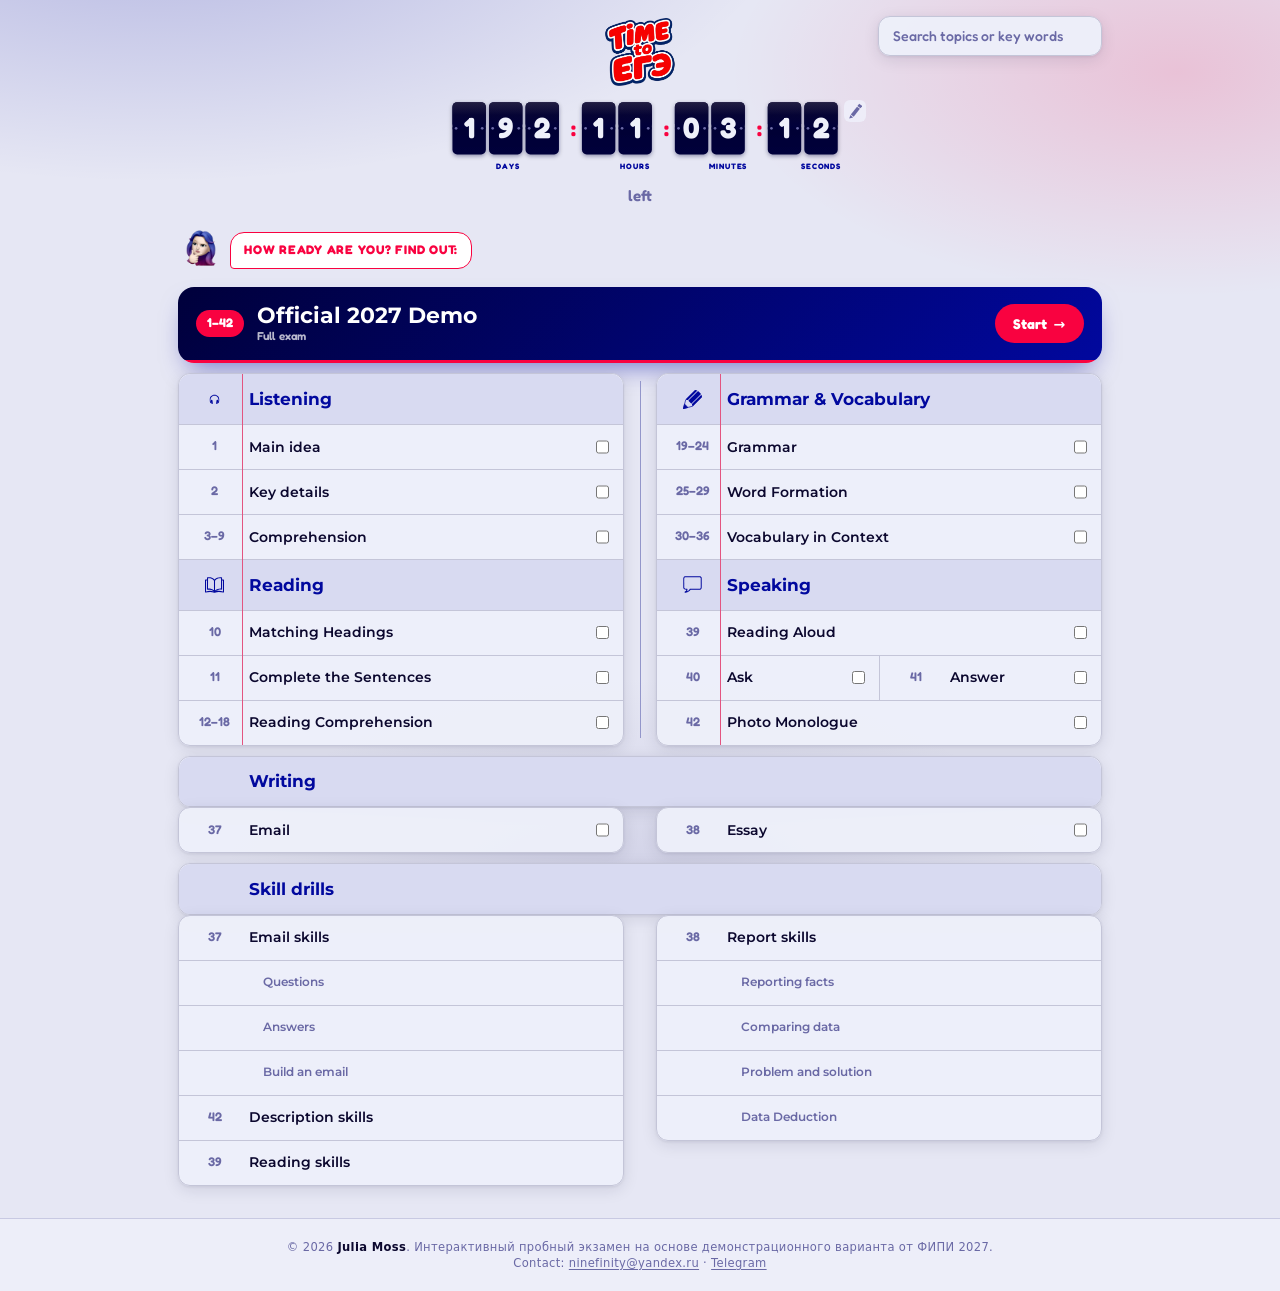
==== index.html @ e9af6e99 "Route the catalog's Official 2027 Demo card to the promo page, not straight into the gated exam DEMO" ====
<!DOCTYPE html>
<html lang="en">
<head>
  <meta charset="UTF-8" />
  <meta name="viewport" content="width=device-width, initial-scale=1.0" />
  <title>Time to ЕГЭ – Yap O'Clock</title>
  <link rel="icon" href="assets/timetoege.png" type="image/png" />
  <link href="https://fonts.googleapis.com/css2?family=Fredoka:wght@500;600;700&family=Montserrat:wght@400;500;600;700&display=swap" rel="stylesheet" />
  <link rel="stylesheet" href="css/shell.css" />
  <link rel="stylesheet" href="css/index.css" />
</head>
<body class="yap-brand">
  <main class="ege-page ege-page--catalog">
    <header class="ege-topbar ege-catalog-header">
      <div class="ege-topbar__row">
        <div class="ege-topbar__left">
          <div class="ege-header">
            <h1 class="ege-header__title">
              <a class="ege-header__brand-link" href="https://t.me/mossyaps" target="_blank" rel="noopener noreferrer">
                <img class="ege-brand-mark ege-brand-mark--wordmark" src="assets/timetoege.png" alt="Time to ЕГЭ" width="168" height="72" />
              </a>
            </h1>
            <div class="ege-countdown" id="egeCountdown" aria-live="off">
              <div class="ege-countdown__stage">
                <svg class="ege-countdown__board" viewBox="0 0 760 160" xmlns="http://www.w3.org/2000/svg" aria-hidden="true" focusable="false">
                <defs>
                  <linearGradient id="egeCardDark" x1="0" y1="0" x2="0" y2="1">
                    <stop offset="0%" stop-color="#0b072e"/>
                    <stop offset="100%" stop-color="#00003b"/>
                  </linearGradient>
                  <linearGradient id="egeCardShine" x1="0" y1="0" x2="0" y2="1">
                    <stop offset="0%" stop-color="#eef0fa" stop-opacity="0.10"/>
                    <stop offset="50%" stop-color="#eef0fa" stop-opacity="0"/>
                  </linearGradient>
                  <filter id="egeCardShadow" x="-30%" y="-30%" width="160%" height="160%">
                    <feDropShadow dx="0" dy="3" stdDeviation="4" flood-color="#00003b" flood-opacity="0.4"/>
                  </filter>
                  <g id="egeCardFace">
                    <rect width="64" height="100" rx="9" fill="url(#egeCardDark)" filter="url(#egeCardShadow)"/>
                    <rect width="64" height="50" rx="9" fill="url(#egeCardDark)"/>
                    <rect y="48" width="64" height="4" fill="#00003b" opacity="0.7"/>
                    <rect width="64" height="50" rx="9" fill="url(#egeCardShine)"/>
                    <circle cx="7" cy="50" r="2.6" fill="#6a69a5"/>
                    <circle cx="57" cy="50" r="2.6" fill="#6a69a5"/>
                  </g>
                </defs>

                <g transform="translate(20,8)">
                  <use href="#egeCardFace"/>
                  <text id="egeCdD0" class="ege-countdown__digit" x="32" y="69" text-anchor="middle">0</text>
                  <text class="ege-countdown__label" x="106" y="128" text-anchor="middle">DAYS</text>
                </g>
                <g transform="translate(90,8)">
                  <use href="#egeCardFace"/>
                  <text id="egeCdD1" class="ege-countdown__digit" x="32" y="69" text-anchor="middle">0</text>
                </g>
                <g transform="translate(160,8)">
                  <use href="#egeCardFace"/>
                  <text id="egeCdD2" class="ege-countdown__digit" x="32" y="69" text-anchor="middle">0</text>
                </g>

                <text class="ege-countdown__colon" x="248" y="72">:</text>

                <g transform="translate(268,8)">
                  <use href="#egeCardFace"/>
                  <text id="egeCdH0" class="ege-countdown__digit" x="32" y="69" text-anchor="middle">0</text>
                  <text class="ege-countdown__label" x="102" y="128" text-anchor="middle">HOURS</text>
                </g>
                <g transform="translate(338,8)">
                  <use href="#egeCardFace"/>
                  <text id="egeCdH1" class="ege-countdown__digit" x="32" y="69" text-anchor="middle">0</text>
                </g>

                <text class="ege-countdown__colon" x="426" y="72">:</text>

                <g transform="translate(446,8)">
                  <use href="#egeCardFace"/>
                  <text id="egeCdM0" class="ege-countdown__digit" x="32" y="69" text-anchor="middle">0</text>
                  <text class="ege-countdown__label" x="102" y="128" text-anchor="middle">MINUTES</text>
                </g>
                <g transform="translate(516,8)">
                  <use href="#egeCardFace"/>
                  <text id="egeCdM1" class="ege-countdown__digit" x="32" y="69" text-anchor="middle">0</text>
                </g>

                <text class="ege-countdown__colon" x="604" y="72">:</text>

                <g transform="translate(624,8)">
                  <use href="#egeCardFace"/>
                  <text id="egeCdS0" class="ege-countdown__digit" x="32" y="69" text-anchor="middle">0</text>
                  <text class="ege-countdown__label" x="102" y="128" text-anchor="middle">SECONDS</text>
                </g>
                <g transform="translate(694,8)">
                  <use href="#egeCardFace"/>
                  <text id="egeCdS1" class="ege-countdown__digit" x="32" y="69" text-anchor="middle">0</text>
                </g>
                </svg>
                <div class="ege-countdown__corner">
                  <button
                    type="button"
                    class="ege-countdown__edit"
                    id="egeCountdownEdit"
                    aria-label="Set custom date"
                    title="Set date"
                  >
                    <span class="ege-countdown__edit-icon" aria-hidden="true"></span>
                  </button>
                  <form class="ege-countdown__form" id="egeCountdownForm" hidden>
                    <label class="ege-countdown__form-label" for="egeCountdownDate">DD/MM/YYYY</label>
                    <input
                      class="ege-countdown__date"
                      id="egeCountdownDate"
                      type="text"
                      inputmode="numeric"
                      autocomplete="off"
                      maxlength="10"
                      placeholder="DD/MM/YYYY"
                      spellcheck="false"
                    />
                  </form>
                </div>
              </div>
              <span class="ege-countdown__tail">left</span>
            </div>
          </div>
        </div>
      </div>
    </header>

    <div class="ege-catalog" id="egeCatalog" aria-live="polite" aria-busy="true">
      <p class="ege-loading">Loading…</p>
    </div>
  </main>

  <script>
    (function () {
      var catalog = document.getElementById("egeCatalog");
      // The exam runner (2027/topic.html) hard-gates on isPromoUnlocked() and
      // bounce-redirects with no context if it isn't -- linking straight to
      // it skipped the promo page entirely, so "Start" from the catalog
      // jumped right to a code prompt with no explanation of what it's for.
      // The promo page has the same gate, just as an inline overlay with
      // the actual ЕГЭ materials/countdown/subscribe CTA around it, and its
      // own "Start mock exam" button is what proceeds into the exam.
      var DEMO_2027_HREF = "2027/index.html";
      var DEFAULT_EGE = new Date(2027, 5, 16, 10, 0, 0).getTime();
      var STORAGE_KEY = "ege-prep:countdown-date";
      var EGE_AT = DEFAULT_EGE;
      var countdownDone = false;

      function pad2(n) {
        return n < 10 ? "0" + n : String(n);
      }

      function formatDate(ms) {
        var d = new Date(ms);
        return pad2(d.getDate()) + "/" + pad2(d.getMonth() + 1) + "/" + d.getFullYear();
      }

      function parseDateDMY(text) {
        var m = String(text || "")
          .trim()
          .match(/^(\d{1,2})[/.\-](\d{1,2})[/.\-](\d{4})$/);
        if (!m) return null;
        var day = parseInt(m[1], 10);
        var month = parseInt(m[2], 10);
        var year = parseInt(m[3], 10);
        if (month < 1 || month > 12 || day < 1 || day > 31) return null;
        var dt = new Date(year, month - 1, day, 10, 0, 0);
        if (
          dt.getFullYear() !== year ||
          dt.getMonth() !== month - 1 ||
          dt.getDate() !== day
        ) {
          return null;
        }
        return dt.getTime();
      }

      function loadStoredDate() {
        try {
          var raw = localStorage.getItem(STORAGE_KEY);
          if (!raw) return DEFAULT_EGE;
          var parsed = parseDateDMY(raw);
          return parsed == null ? DEFAULT_EGE : parsed;
        } catch (err) {
          return DEFAULT_EGE;
        }
      }

      function saveStoredDate(ms) {
        try {
          localStorage.setItem(STORAGE_KEY, formatDate(ms));
        } catch (err) {
          /* ignore quota / private mode */
        }
      }

      EGE_AT = loadStoredDate();

      function padDigits(n, width) {
        var s = String(Math.max(0, n));
        while (s.length < width) s = "0" + s;
        if (s.length > width) s = s.slice(-width);
        return s;
      }

      function setDigit(id, ch) {
        var node = document.getElementById(id);
        if (node && node.textContent !== ch) node.textContent = ch;
      }

      function setDigitGroup(ids, value) {
        for (var i = 0; i < ids.length; i += 1) {
          setDigit(ids[i], value.charAt(i));
        }
      }

      function tickCountdown() {
        var el = document.getElementById("egeCountdown");
        if (!el) return;
        var ms = EGE_AT - Date.now();
        if (ms <= 0) {
          countdownDone = true;
          el.setAttribute("aria-label", "Date reached. No countdown left.");
          setDigitGroup(["egeCdD0", "egeCdD1", "egeCdD2"], "000");
          setDigitGroup(["egeCdH0", "egeCdH1"], "00");
          setDigitGroup(["egeCdM0", "egeCdM1"], "00");
          setDigitGroup(["egeCdS0", "egeCdS1"], "00");
          return;
        }
        countdownDone = false;
        var totalSec = Math.floor(ms / 1000);
        var days = Math.floor(totalSec / 86400);
        var hours = Math.floor((totalSec % 86400) / 3600);
        var mins = Math.floor((totalSec % 3600) / 60);
        var secs = totalSec % 60;

        el.setAttribute(
          "aria-label",
          days +
            " days " +
            hours +
            " hours " +
            mins +
            " minutes " +
            secs +
            " seconds left"
        );
        setDigitGroup(["egeCdD0", "egeCdD1", "egeCdD2"], padDigits(days, 3));
        setDigitGroup(["egeCdH0", "egeCdH1"], padDigits(hours, 2));
        setDigitGroup(["egeCdM0", "egeCdM1"], padDigits(mins, 2));
        setDigitGroup(["egeCdS0", "egeCdS1"], padDigits(secs, 2));
      }

      function wireCountdownEdit() {
        var editBtn = document.getElementById("egeCountdownEdit");
        var form = document.getElementById("egeCountdownForm");
        var input = document.getElementById("egeCountdownDate");
        if (!editBtn || !form || !input) return;

        function openEditor() {
          input.value = formatDate(EGE_AT);
          form.hidden = false;
          editBtn.hidden = true;
          input.focus();
          input.select();
        }

        function closeEditor() {
          form.hidden = true;
          editBtn.hidden = false;
          input.classList.remove("is-invalid");
        }

        function applyDate() {
          var parsed = parseDateDMY(input.value);
          if (parsed == null) {
            input.classList.add("is-invalid");
            input.focus();
            return;
          }
          EGE_AT = parsed;
          countdownDone = false;
          saveStoredDate(EGE_AT);
          input.classList.remove("is-invalid");
          closeEditor();
          tickCountdown();
        }

        editBtn.addEventListener("click", openEditor);
        form.addEventListener("submit", function (event) {
          event.preventDefault();
          applyDate();
        });
        input.addEventListener("keydown", function (event) {
          if (event.key === "Escape") {
            event.preventDefault();
            closeEditor();
          }
        });
        input.addEventListener("blur", function () {
          if (form.hidden) return;
          window.setTimeout(function () {
            if (document.activeElement === input) return;
            if (!form.hidden) applyDate();
          }, 120);
        });
      }

      tickCountdown();
      setInterval(tickCountdown, 1000);
      wireCountdownEdit();

      var groupOrder = ["Listening", "Reading", "Grammar & Vocabulary", "Writing", "Speaking"];
      var groupIcons = {
        Listening: "headphones",
        Reading: "book",
        "Grammar & Vocabulary": "pencil",
        Writing: "pen",
        Speaking: "bubble"
      };
      var groupRanges = {
        Listening: { from: 1, to: 9 },
        Reading: { from: 10, to: 18 },
        "Grammar & Vocabulary": { from: 19, to: 36 },
        Writing: { from: 37, to: 38 },
        Speaking: { from: 39, to: 42 }
      };
      var groupKeywords = {
        Listening: "listening аудирование audio hear",
        Reading: "reading чтение text passage",
        "Grammar & Vocabulary": "grammar vocabulary грамматика лексика words lexico",
        Writing: "writing письмо email essay письменная речь",
        Speaking: "speaking говорение oral talk устная речь"
      };
      var sectionKeywords = {
        "listening-main": "main idea gist основная мысль",
        "listening-select": "key details select statements детали",
        listening: "interview dialogue speakers интервью",
        "matching-headings": "matching headings titles paragraphs заголовки",
        "gap-fill": "gap fill complete sentences missing parts пропуски",
        "reading-comprehension": "reading comprehension multiple choice вопросы",
        "grammar-transformations": "grammar transformations verb forms tense грамматика",
        "word-formation": "word formation словообразование suffixes prefixes",
        "vocabulary-cloze": "vocabulary in context cloze multiple choice лексика",
        writing: "writing personal email opinion essay письмо эссе",
        "speaking-aloud": "reading aloud чтение вслух pronunciation",
        "speaking-questions": "direct questions advertisement ask вопросы объявление",
        "speaking-interview": "interview questions examiner интервью",
        speaking: "photo monologue compare pictures фото монолог"
      };
      var searchIndex = [];
      var menuWrap = null;
      var searchWrap = null;
      var resultsList = null;
      var emptyEl = null;
      var MAX_RESULTS = 40;
      var BOOK_LEFT = ["Listening", "Reading"];
      var BOOK_RIGHT = ["Grammar & Vocabulary", "Speaking"];
      // A whole column of its own left the two book pages lopsided, so the
      // Writing group runs full-width under both instead. Each line pairs the
      // task 37 section with its task 38 counterpart.
      // Sections that share one split row inside a page column, so the two
      // book pages end up with the same number of rows.
      var PAIRED_ROWS = [["speaking-questions", "speaking-interview"]];
      // Half-width cells, so a couple of titles need a shorter display form.
      var PAIRED_LABELS = {
        "speaking-questions": "Ask",
        "speaking-interview": "Answer"
      };

      var BOOK_WIDE = {
        group: "Writing",
        labels: { "writing-email": "Email", "writing-essay": "Essay" },
        rows: [["writing-email", "writing-essay"]]
      };

      // Drills are practice for a task, never the exam task itself. They are
      // kept out of the exam-task pages entirely and listed in their own block
      // so the two are never mistaken for each other.
      var SKILLS_SECTIONS = [
        "writing-skills-questions",
        "writing-skills-facts",
        "speaking-skills",
        "reading-skills"
      ];

      function formatExamNum(from, to) {
        if (from == null) return "";
        if (to == null || to === from) return String(from);
        return from + "–" + to;
      }

      function normalizeSearch(text) {
        return String(text || "")
          .toLowerCase()
          .replace(/<[^>]+>/g, " ")
          .replace(/[–—−]/g, "-")
          .replace(/[^a-z0-9а-яё&/\s-]+/gi, " ")
          .replace(/\s+/g, " ")
          .trim();
      }

      function escapeHtml(text) {
        return String(text || "")
          .replace(/&/g, "&amp;")
          .replace(/</g, "&lt;")
          .replace(/>/g, "&gt;")
          .replace(/"/g, "&quot;");
      }

      function cleanSnippetText(text) {
        return String(text || "")
          .replace(/<[^>]+>/g, " ")
          .replace(/\s+/g, " ")
          .trim();
      }

      function queryTokens(query) {
        return normalizeSearch(query)
          .split(/[\s/-]+/)
          .filter(function (token) {
            return token.length > 0;
          });
      }

      function searchTokens(text) {
        return normalizeSearch(text)
          .split(/[\s/-]+/)
          .filter(function (token) {
            return token.length > 0;
          });
      }

      function tokenMatches(hayToken, needle) {
        if (!needle) return false;
        if (hayToken === needle) return true;
        return needle.length >= 3 && hayToken.indexOf(needle) === 0;
      }

      function textHasAllTokens(text, tokens) {
        if (!tokens.length) return false;
        var hay = searchTokens(text);
        for (var i = 0; i < tokens.length; i += 1) {
          var needle = tokens[i];
          var found = false;
          for (var j = 0; j < hay.length; j += 1) {
            if (tokenMatches(hay[j], needle)) {
              found = true;
              break;
            }
          }
          if (!found) return false;
        }
        return true;
      }

      function findMatchSnippet(bits, tokens) {
        if (!tokens.length) return "";

        for (var i = 0; i < bits.length; i += 1) {
          var raw = cleanSnippetText(bits[i]);
          if (!raw || raw.length < 2) continue;
          if (!textHasAllTokens(raw, tokens)) continue;

          var lower = raw.toLowerCase();
          var token = tokens[0];
          var idx = lower.indexOf(token);
          if (idx < 0) idx = 0;
          var matchLen = token.length;

          var radius = 42;
          var start = Math.max(0, idx - radius);
          var end = Math.min(raw.length, idx + matchLen + radius);
          var before = (start > 0 ? "…" : "") + raw.slice(start, idx);
          var hit = raw.slice(idx, idx + matchLen);
          var after = raw.slice(idx + matchLen, end) + (end < raw.length ? "…" : "");
          return (
            escapeHtml(before) +
            "<mark>" +
            escapeHtml(hit) +
            "</mark>" +
            escapeHtml(after)
          );
        }
        return "";
      }

      function matchReason(entry, tokens) {
        if (!tokens.length) return "";
        if (textHasAllTokens(entry.label, tokens)) return "";
        if (textHasAllTokens(entry.meta, tokens)) return "";
        if (textHasAllTokens(entry.num, tokens)) return "";
        return findMatchSnippet(entry.bits || [], tokens);
      }

      function scoreSearchHit(entry, tokens, qNorm) {
        var label = normalizeSearch(entry.label);
        var meta = normalizeSearch(entry.meta);
        var num = normalizeSearch(entry.num);
        var search = entry.search || "";
        var score = 0;

        if (entry.kind === "section") score += 200;
        else if (entry.kind === "variant") score += 120;
        else score += 20;

        if (label === qNorm) score += 100;
        else if (qNorm && label.indexOf(qNorm) !== -1) score += 70;

        if (textHasAllTokens(label, tokens)) score += 50;
        if (textHasAllTokens(num, tokens)) score += 45;
        if (textHasAllTokens(meta, tokens)) score += 15;
        if (qNorm && search.indexOf(qNorm) !== -1) score += 10;

        return score;
      }

      function groupSections(sections) {
        var map = {};
        sections.forEach(function (section) {
          var name = section.group || "Other";
          if (!map[name]) map[name] = [];
          map[name].push(section);
        });
        return groupOrder
          .filter(function (name) {
            return map[name] && map[name].length;
          })
          .map(function (name) {
            return { name: name, sections: map[name] };
          });
      }

      function firstAvailableSection(sections) {
        for (var i = 0; i < sections.length; i += 1) {
          if (sections[i].available !== false) return sections[i];
        }
        return null;
      }

      function appendRow(list, options) {
        // A paired row (e.g. 40 | 41) hands in the <li> so two rows share it.
        var item = options.item || document.createElement("li");
        if (!options.item) {
          item.className =
            "ege-catalog-list__item" +
            (options.itemClass ? " " + options.itemClass : "");
        }

        var available = options.available !== false;
        var useCheckbox = !!(available && options.checkbox);
        var row;

        if (useCheckbox) {
          row = document.createElement("div");
        } else {
          row = available ? document.createElement("a") : document.createElement("div");
        }

        row.className =
          "ege-catalog-row" +
          (available ? "" : " ege-catalog-row--locked") +
          (options.rowClass ? " " + options.rowClass : "") +
          (useCheckbox ? " ege-catalog-row--selectable" : "");

        var labelHtml = options.label
          ? '<span class="ege-catalog-row__label">' + escapeHtml(options.label) + "</span>"
          : '<span class="ege-catalog-row__label"></span>';
        if (options.meta) {
          labelHtml +=
            '<span class="ege-catalog-row__meta">' + escapeHtml(options.meta) + "</span>";
        }
        if (options.hint) {
          labelHtml +=
            '<span class="ege-catalog-row__hint">' + options.hint + "</span>";
        }

        if (useCheckbox) {
          row.innerHTML =
            '<span class="ege-catalog-row__num">' +
            escapeHtml(options.num || "") +
            "</span>" +
            '<a class="ege-catalog-row__hit" href="' +
            escapeHtml(options.href || "") +
            '" aria-label="' +
            escapeHtml(options.ariaLabel || options.label || "") +
            '">' +
            '<div class="ege-catalog-row__body">' +
            labelHtml +
            "</div>" +
            "</a>" +
            '<label class="ege-catalog-row__check-wrap">' +
            '<input type="checkbox" class="ege-catalog-row__check" ' +
            'data-section-id="' +
            escapeHtml(options.checkbox.sectionId) +
            '" aria-label="Select ' +
            escapeHtml(options.checkbox.label || options.label || "task") +
            '">' +
            "</label>";

          var check = row.querySelector(".ege-catalog-row__check");
          if (check) {
            check.addEventListener("change", function () {
              if (typeof options.checkbox.onChange === "function") {
                options.checkbox.onChange(check);
              }
            });
          }
        } else {
          if (available && options.href) {
            row.href = options.href;
            row.setAttribute("aria-label", options.ariaLabel || options.label || "");
          } else {
            row.setAttribute(
              "aria-label",
              (options.ariaLabel || options.label || "") +
                (available ? "" : ", coming soon")
            );
          }

          row.innerHTML =
            '<span class="ege-catalog-row__num">' +
            (options.num || "") +
            "</span>" +
            '<div class="ege-catalog-row__body">' +
            labelHtml +
            "</div>" +
            (available
              ? ""
              : '<span class="ege-catalog-row__soon">' +
                escapeHtml(options.soon || "Coming soon") +
                "</span>");

          if (options.icon && !(options.num || "").trim()) {
            var numEl = row.querySelector(".ege-catalog-row__num");
            numEl.textContent = "";
            var icon = document.createElement("span");
            icon.className =
              "ege-catalog-row__icon ege-catalog-group__icon ege-catalog-group__icon--" +
              options.icon;
            icon.setAttribute("aria-hidden", "true");
            numEl.appendChild(icon);
          }
        }

        item.appendChild(row);
        if (!options.item) list.appendChild(item);
        return item;
      }

      function buildSearchIndex(sections, topicsById) {
        var index = [];

        index.push({
          kind: "variant",
          href: DEMO_2027_HREF,
          available: true,
          num: formatExamNum(1, 42),
          label: "Official 2027 Demo",
          meta: "Full exam",
          bits: ["official 2027 demo", "mock exam", "full exam", "exam", "демо 2027", "полный вариант", "фипи"],
          search: normalizeSearch(
            "official 2027 demo mock exam full exam variant 1-42 1 42 демо 2027 полный вариант фипи"
          )
        });

        sections.forEach(function (section) {
          if (section.available === false) return;
          var range = formatExamNum(section.examFrom, section.examTo);
          var bits = [
            section.group,
            section.title,
            section.id,
            range,
            String(section.examFrom || ""),
            String(section.examTo || ""),
            groupKeywords[section.group] || "",
            sectionKeywords[section.id] || ""
          ];

          index.push({
            kind: "section",
            href: "topic.html?t=" + encodeURIComponent(section.id),
            available: true,
            num: range,
            label: section.title || section.id,
            meta: section.group || "",
            bits: bits,
            group: section.group || "",
            sectionId: section.id,
            search: normalizeSearch(bits.join(" ")),
            icon: groupIcons[section.group] || ""
          });

          var topic = topicsById[section.id];
          if (!topic || !topic.tasks) return;

          topic.tasks.forEach(function (task) {
            // Reachable only via a variant's exact-id lookup (E.mountTopic
            // drops it from normal browsing) -- indexing it here would
            // duplicate whichever practice task(s) replace it in search.
            if (task.examOnly) return;
            var label = task.nav || task.title || task.id;
            var meta = (section.title || section.id) + " · " + (section.group || "");
            var bits = [
              label,
              task.id,
              section.group,
              section.title,
              section.id,
              range
            ];
            index.push({
              kind: "task",
              href:
                "topic.html?t=" +
                encodeURIComponent(section.id) +
                "&task=" +
                encodeURIComponent(task.id),
              available: true,
              num: "",
              label: label,
              meta: meta,
              bits: bits,
              group: section.group || "",
              sectionId: section.id,
              taskId: task.id,
              search: normalizeSearch(bits.join(" "))
            });
          });
        });

        return index;
      }

      function renderSearchResults(query) {
        var tokens = queryTokens(query);
        var qNorm = tokens.join(" ");
        resultsList.textContent = "";

        if (!tokens.length) {
          resultsList.hidden = true;
          emptyEl.hidden = true;
          if (searchWrap) searchWrap.classList.remove("is-open");
          return;
        }

        if (searchWrap) searchWrap.classList.add("is-open");

        var hits = [];
        for (var i = 0; i < searchIndex.length; i += 1) {
          var entry = searchIndex[i];
          if (!textHasAllTokens(entry.search, tokens)) continue;
          hits.push({
            entry: entry,
            score: scoreSearchHit(entry, tokens, qNorm)
          });
        }

        hits.sort(function (a, b) {
          if (b.score !== a.score) return b.score - a.score;
          return (a.entry.label || "").localeCompare(b.entry.label || "");
        });

        if (!hits.length) {
          resultsList.hidden = true;
          emptyEl.hidden = false;
          return;
        }

        resultsList.hidden = false;
        emptyEl.hidden = true;
        hits.slice(0, MAX_RESULTS).forEach(function (hit) {
          var entry = hit.entry;
          var hint = matchReason(entry, tokens);
          appendRow(resultsList, {
            num: entry.num,
            label: entry.label,
            meta: entry.meta,
            hint: hint,
            available: entry.available !== false,
            soon: entry.soon,
            href: entry.href,
            ariaLabel: (entry.label + (entry.meta ? ", " + entry.meta : "")).trim(),
            rowClass:
              entry.kind === "task"
                ? "ege-catalog-row--task ege-catalog-row--result"
                : "ege-catalog-row--section ege-catalog-row--result" +
                  (entry.kind === "variant" ? " ege-catalog-row--variant" : ""),
            itemClass:
              entry.kind === "task"
                ? "ege-catalog-list__item--task"
                : "ege-catalog-list__item--section",
            icon: entry.icon || ""
          });
        });
      }

      fetch("sections.json")
        .then(function (res) {
          return res.json();
        })
        .then(function (data) {
          if (data.title) {
            document.title = data.title + " – Yap O'Clock";
            var brandMark = document.querySelector(".ege-brand-mark--wordmark");
            if (brandMark) brandMark.alt = data.title;
          }

          if (!data.sections || !data.sections.length) {
            catalog.innerHTML = '<p class="ege-empty">No sections yet.</p>';
            catalog.removeAttribute("aria-busy");
            return;
          }

          var availableSections = data.sections.filter(function (section) {
            return section.available !== false;
          });

          return Promise.all(
            availableSections.map(function (section) {
              return fetch("data/" + section.id + ".json")
                .then(function (res) {
                  if (!res.ok) throw new Error("missing");
                  return res.json();
                })
                .then(function (topic) {
                  return { id: section.id, topic: topic };
                })
                .catch(function () {
                  return { id: section.id, topic: null };
                });
            })
          ).then(function (loaded) {
            var topicsById = {};
            loaded.forEach(function (entry) {
              if (entry.topic) topicsById[entry.id] = entry.topic;
            });
            searchIndex = buildSearchIndex(data.sections, topicsById);

            catalog.textContent = "";

            searchWrap = document.createElement("div");
            searchWrap.className = "ege-catalog-search";
            var searchInput = document.createElement("input");
            searchInput.type = "search";
            searchInput.className = "ege-catalog-search__input";
            searchInput.id = "egeCatalogSearch";
            searchInput.placeholder = "Search topics or key words";
            searchInput.setAttribute("aria-label", "Search topics or key words");
            searchInput.autocomplete = "off";
            searchWrap.appendChild(searchInput);

            resultsList = document.createElement("ul");
            resultsList.className =
              "ege-catalog-list ege-catalog-list--menu ege-catalog-list--results";
            resultsList.id = "egeCatalogResults";
            resultsList.hidden = true;

            emptyEl = document.createElement("p");
            emptyEl.className = "ege-catalog-search__empty";
            emptyEl.textContent = "No matches";
            emptyEl.hidden = true;

            searchWrap.appendChild(resultsList);
            searchWrap.appendChild(emptyEl);
            // Lives in the header's top-right corner, so the catalog below
            // starts with the mock exam rather than a search box.
            var topbarRow = document.querySelector(".ege-catalog-header .ege-topbar__row");
            if (topbarRow) topbarRow.appendChild(searchWrap);
            else catalog.appendChild(searchWrap);

            menuWrap = document.createElement("div");
            menuWrap.className = "ege-catalog-menu";
            menuWrap.id = "egeCatalogMenu";

            var hookWrap = document.createElement("div");
            hookWrap.className = "ege-catalog-hook-wrap";

            var hookSticker = document.createElement("img");
            hookSticker.className = "ege-catalog-hook-sticker";
            hookSticker.src = "assets/stickers/hmm.webp";
            hookSticker.alt = "";
            hookSticker.setAttribute("aria-hidden", "true");
            hookSticker.loading = "lazy";
            hookWrap.appendChild(hookSticker);

            var variantHook = document.createElement("p");
            variantHook.className = "ege-catalog-hook";
            variantHook.textContent = "How ready are you? Find out:";
            hookWrap.appendChild(variantHook);

            menuWrap.appendChild(hookWrap);

            var variantList = document.createElement("ul");
            variantList.className =
              "ege-catalog-list ege-catalog-list--menu ege-catalog-list--variant";
            appendRow(variantList, {
              num: formatExamNum(1, 42),
              label: "Official 2027 Demo",
              available: true,
              href: DEMO_2027_HREF,
              meta: "Full exam",
              ariaLabel: "Official 2027 Demo, tasks 1 to 42",
              rowClass: "ege-catalog-row--section ege-catalog-row--variant",
              itemClass: "ege-catalog-list__item--section"
            });
            var variantRow = variantList.querySelector(".ege-catalog-row");
            if (variantRow) setRowStartLabel(variantRow, "Start");
            menuWrap.appendChild(variantList);

            var book = document.createElement("div");
            book.className = "ege-catalog-book";
            book.setAttribute("role", "presentation");

            var groups = groupSections(data.sections);
            var groupsByName = {};
            groups.forEach(function (group) {
              groupsByName[group.name] = group;
            });

            var sectionById = {};
            data.sections.forEach(function (section) {
              sectionById[section.id] = section;
            });

            var playlistChecks = [];
            var groupHeaders = {};

            var playlistList = document.createElement("ul");
            playlistList.className =
              "ege-catalog-list ege-catalog-list--menu ege-catalog-list--playlist";
            playlistList.hidden = true;

            function playlistHref(ids) {
              if (ids.length === 1) {
                return "topic.html?t=" + encodeURIComponent(ids[0]);
              }
              return (
                "topic.html?parts=" + ids.map(encodeURIComponent).join(",")
              );
            }

            function playlistStartLabel(count) {
              return count === 1 ? "Start" : "Start " + count;
            }

            function setRowStartLabel(row, text) {
              if (!row) return;
              var start = row.querySelector(".ege-catalog-row__start");
              if (!text) {
                if (start) start.remove();
                return;
              }
              if (!start) {
                start = document.createElement("span");
                start.className = "ege-catalog-row__start";
                row.appendChild(start);
              }
              start.textContent = text;
            }

            function selectedSectionIds() {
              var checked = {};
              playlistChecks.forEach(function (entry) {
                if (entry.input.checked) checked[entry.sectionId] = true;
              });
              var ids = [];
              data.sections.forEach(function (section) {
                if (checked[section.id]) ids.push(section.id);
              });
              return ids;
            }

            function resetGroupHeader(header) {
              if (!header || !header.row) return;
              header.row.classList.remove(
                "ege-catalog-row--playlist-active",
                "ege-catalog-row--playlist-picking"
              );
              setRowStartLabel(header.row, "");
              header.row.href = header.groupHref;
              header.row.setAttribute(
                "aria-label",
                header.name + " (all available parts)"
              );
              if (header.body) {
                header.body.textContent = "";
                var label = document.createElement("span");
                label.className = "ege-catalog-row__label";
                label.textContent = header.name;
                header.body.appendChild(label);
              }
            }

            function playlistStepLabel(id) {
              var section = sectionById[id];
              if (!section) return id;
              return formatExamNum(section.examFrom, section.examTo);
            }

            function buildPlaylistTrack(ids) {
              var progress = document.createElement("div");
              progress.className = "ege-listening-progress ege-playlist-progress";

              var track = document.createElement("div");
              track.className = "ege-listening-progress__track";

              ids.forEach(function (id, index) {
                if (index > 0) {
                  var line = document.createElement("span");
                  line.className = "ege-listening-progress__line is-complete";
                  line.setAttribute("aria-hidden", "true");
                  track.appendChild(line);
                }

                var step = document.createElement("span");
                step.className = "ege-listening-progress__step is-current";
                step.textContent = playlistStepLabel(id);
                track.appendChild(step);
              });

              progress.appendChild(track);
              return progress;
            }

            function setPlaylistBody(body, ids) {
              if (!body) return;
              body.textContent = "";
              body.appendChild(buildPlaylistTrack(ids));
            }

            function activateGroupHeader(header, ids) {
              if (!header || !header.row) return;
              header.row.classList.add("ege-catalog-row--playlist-active");
              setRowStartLabel(header.row, playlistStartLabel(ids.length));
              header.row.href = playlistHref(ids);
              header.row.setAttribute(
                "aria-label",
                header.name +
                  (ids.length === 1
                    ? " (start 1 selected part)"
                    : " (start " + ids.length + " selected parts)")
              );
              setPlaylistBody(header.body, ids);
            }

            function syncPlaylistBar(ids) {
              if (!ids.length) {
                playlistList.hidden = true;
                playlistList.textContent = "";
                return;
              }

              playlistList.hidden = false;
              playlistList.textContent = "";
              appendRow(playlistList, {
                num: "",
                label: "",
                available: true,
                href: playlistHref(ids),
                ariaLabel:
                  ids.length === 1
                    ? "Start 1 selected part"
                    : "Start " + ids.length + " selected parts",
                rowClass:
                  "ege-catalog-row--section ege-catalog-row--playlist ege-catalog-row--playlist-active",
                itemClass: "ege-catalog-list__item--section"
              });
              var row = playlistList.querySelector(".ege-catalog-row");
              var body = row && row.querySelector(".ege-catalog-row__body");
              setPlaylistBody(body, ids);
              setRowStartLabel(row, playlistStartLabel(ids.length));
            }

            function syncPlaylist() {
              var ids = selectedSectionIds();
              Object.keys(groupHeaders).forEach(function (name) {
                resetGroupHeader(groupHeaders[name]);
              });

              if (!ids.length) {
                syncPlaylistBar([]);
                return;
              }

              var groupsSelected = {};
              ids.forEach(function (id) {
                var section = sectionById[id];
                if (section && section.group) groupsSelected[section.group] = true;
              });
              var groupNames = Object.keys(groupsSelected);

              // The full-width row (Writing) has no group header to take over,
              // so it falls through to the playlist bar like a mixed selection.
              var soleHeader =
                groupNames.length === 1 ? groupHeaders[groupNames[0]] : null;
              if (soleHeader) {
                syncPlaylistBar([]);
                activateGroupHeader(soleHeader, ids);
              } else {
                syncPlaylistBar(ids);
              }
            }

            function appendPairedRow(list, group, members) {
              var item = document.createElement("li");
              item.className =
                "ege-catalog-list__item ege-catalog-list__item--task ege-catalog-list__item--pair";

              members.forEach(function (entry) {
                var section = entry.sections[0];
                var title = PAIRED_LABELS[section.id] || section.title || "";
                if (title === group.name) title = "";
                var num = formatExamNum(section.examFrom, section.examTo);
                var ariaTitle = section.title || title || group.name;

                appendRow(list, {
                  item: item,
                  num: num,
                  label: title,
                  available: true,
                  href: "topic.html?t=" + encodeURIComponent(section.id),
                  ariaLabel: (num + (ariaTitle ? ". " + ariaTitle : "")).trim(),
                  rowClass: "ege-catalog-row--task",
                  checkbox: {
                    sectionId: section.id,
                    label: ariaTitle,
                    onChange: syncPlaylist
                  }
                });

                var check = item.querySelectorAll(".ege-catalog-row__check");
                check = check[check.length - 1];
                if (check) {
                  playlistChecks.push({
                    input: check,
                    sectionId: section.id,
                    groupName: group.name
                  });
                }
              });

              list.appendChild(item);
            }

            function appendGroupToList(list, group) {
              if (!group) return;
              group = Object.assign({}, group, {
                sections: group.sections.filter(function (section) {
                  return SKILLS_SECTIONS.indexOf(section.id) === -1;
                })
              });
              if (!group.sections.length) return;

              var range = groupRanges[group.name] || {};
              var lead = firstAvailableSection(group.sections);
              var iconName = groupIcons[group.name] || "";
              var rangeLabel = formatExamNum(range.from, range.to);
              var groupHref = lead
                ? "topic.html?group=" + encodeURIComponent(group.name)
                : "";

              var headerItem = appendRow(list, {
                num: "",
                label: group.name,
                available: !!lead,
                href: groupHref,
                ariaLabel: lead
                  ? group.name + " (all available parts)"
                  : group.name + ", tasks " + rangeLabel,
                rowClass: "ege-catalog-row--section",
                itemClass: "ege-catalog-list__item--section",
                icon: iconName
              });
              var headerRow = headerItem.querySelector(".ege-catalog-row");

              if (lead && headerRow) {
                groupHeaders[group.name] = {
                  name: group.name,
                  row: headerRow,
                  body: headerRow.querySelector(".ege-catalog-row__body"),
                  groupHref: groupHref
                };
              }

              // A section that is not live yet has no link and no checkbox, so a
              // run of them reads better as one line than as one dead row per
              // exam number: 1 "Main idea" + 2 "Key details" -> 1-2 "Main idea,
              // Key details".
              var entries = [];
              group.sections.forEach(function (section) {
                var pending = section.available === false;
                var previous = entries[entries.length - 1];
                if (pending && previous && previous.pending) {
                  previous.sections.push(section);
                  return;
                }
                entries.push({ pending: pending, sections: [section] });
              });

              // Pull configured pairs onto a single split row.
              var paired = [];
              PAIRED_ROWS.forEach(function (ids) {
                var members = ids
                  .map(function (id) {
                    return entries.find(function (entry) {
                      return (
                        !entry.pending &&
                        entry.sections.length === 1 &&
                        entry.sections[0].id === id
                      );
                    });
                  })
                  .filter(Boolean);
                if (members.length !== ids.length) return;
                paired.push(members);
              });

              entries.forEach(function (entry) {
                var pair = paired.find(function (members) {
                  return members.indexOf(entry) !== -1;
                });
                if (pair) {
                  if (pair[0] !== entry) return; // rendered with its partner
                  appendPairedRow(list, group, pair);
                  return;
                }

                var sections = entry.sections;
                var section = sections[0];
                var available = !entry.pending;
                var title = sections
                  .map(function (item) {
                    var name = item.title || "";
                    return name === group.name ? "" : name;
                  })
                  .filter(Boolean)
                  .join(", ");
                var num = formatExamNum(
                  section.examFrom,
                  sections[sections.length - 1].examTo
                );
                var ariaTitle = title || group.name;

                var taskItem = appendRow(list, {
                  num: num,
                  label: title,
                  available: available,
                  href: available
                    ? "topic.html?t=" + encodeURIComponent(section.id)
                    : "",
                  ariaLabel: (num + (ariaTitle ? ". " + ariaTitle : "")).trim(),
                  rowClass: "ege-catalog-row--task",
                  itemClass: "ege-catalog-list__item--task",
                  checkbox: available
                    ? {
                        sectionId: section.id,
                        label: ariaTitle,
                        onChange: syncPlaylist
                      }
                    : null
                });

                if (available) {
                  var check = taskItem.querySelector(".ege-catalog-row__check");
                  if (check) {
                    playlistChecks.push({
                      input: check,
                      sectionId: section.id,
                      groupName: group.name
                    });
                  }
                }
              });
            }

            function appendWideRows(book, config) {
              if (!config || !config.rows) return;

              var head = document.createElement("ul");
              head.className =
                "ege-catalog-list ege-catalog-list--menu ege-catalog-book__wide-head";
              head.setAttribute("aria-label", config.group);
              appendRow(head, {
                num: "",
                label: config.group,
                available: true,
                rowClass: "ege-catalog-row--section ege-catalog-row--wide-head",
                itemClass: "ege-catalog-list__item--section"
              });
              book.appendChild(head);

              // One card per book column rather than one card spanning both, so
              // the halves line up with the pages above instead of splitting
              // the full width (which shifted them by half the gutter). Each
              // card stacks its own rows, keeping the skills drills attached to
              // the task they belong to.
              var columns = ["left", "right"].map(function (side) {
                var list = document.createElement("ul");
                list.className =
                  "ege-catalog-list ege-catalog-list--menu ege-catalog-book__wide" +
                  " ege-catalog-book__wide--" +
                  side;
                list.setAttribute("aria-label", config.group);
                return list;
              });

              config.rows.forEach(function (ids) {
                ids.forEach(function (id, column) {
                  var section = sectionById[id];
                  if (!section || section.available === false) return;

                  var list = columns[Math.min(column, columns.length - 1)];
                  var label =
                    (config.labels && config.labels[section.id]) ||
                    section.title ||
                    section.id;
                  var num = formatExamNum(section.examFrom, section.examTo);

                  var item = appendRow(list, {
                    num: num,
                    label: label,
                    available: true,
                    href: "topic.html?t=" + encodeURIComponent(section.id),
                    ariaLabel: (num ? num + ". " + label : label).trim(),
                    rowClass: "ege-catalog-row--task",
                    itemClass: "ege-catalog-list__item--task",
                    checkbox: {
                      sectionId: section.id,
                      label: label,
                      onChange: syncPlaylist
                    }
                  });

                  var check = item.querySelector(".ege-catalog-row__check");
                  if (check) {
                    playlistChecks.push({
                      input: check,
                      sectionId: section.id,
                      groupName: config.group
                    });
                  }

                });
              });

              columns.forEach(function (list) {
                if (list.children.length) book.appendChild(list);
              });
            }

            // One row per kind of drill. Variants of the same kind (a second
            // set of photos, a second pen-friend) are switched from the nav
            // inside the section, not listed here. A section with a single
            // kind gets no rows at all -- its own row already says it.
            function drillKinds(topic) {
              var seen = {};
              var kinds = [];
              ((topic && topic.tasks) || []).forEach(function (task) {
                var name = task.drill || task.nav || task.title || task.id;
                if (seen[name]) return;
                seen[name] = true;
                kinds.push({ label: name, taskId: task.id });
              });
              return kinds.length > 1 ? kinds : [];
            }

            function appendSkillsBlock(book, ids) {
              var sections = ids
                .map(function (id) {
                  return sectionById[id];
                })
                .filter(function (section) {
                  return section && section.available !== false;
                });
              if (!sections.length) return;

              var head = document.createElement("ul");
              head.className =
                "ege-catalog-list ege-catalog-list--menu ege-catalog-book__skills-head";
              head.setAttribute("aria-label", "Skill drills");
              appendRow(head, {
                num: "",
                label: "Skill drills",
                available: true,
                rowClass: "ege-catalog-row--section ege-catalog-row--skills-head",
                itemClass: "ege-catalog-list__item--section"
              });
              book.appendChild(head);

              // Two lists rather than one grid: a grid flows row-wise, which
              // split each section away from the drills beneath it.
              var columns = ["left", "right"].map(function (side) {
                var col = document.createElement("ul");
                col.className =
                  "ege-catalog-list ege-catalog-list--menu ege-catalog-book__skills" +
                  " ege-catalog-book__skills--" +
                  side;
                col.setAttribute("aria-label", "Skill drills");
                return col;
              });
              var rowCount = [0, 0];

              sections.forEach(function (section) {
                var kinds = drillKinds(topicsById[section.id]);
                var target = rowCount[0] <= rowCount[1] ? 0 : 1;
                var list = columns[target];
                rowCount[target] += 1 + kinds.length;

                var num = formatExamNum(section.examFrom, section.examTo);
                var label = section.title || section.id;

                // No checkbox anywhere in this block: a playlist is a run of
                // exam tasks, and drills are practice for them.
                appendRow(list, {
                  num: num,
                  label: label,
                  available: true,
                  href: "topic.html?t=" + encodeURIComponent(section.id),
                  ariaLabel: (num + ". " + label).trim(),
                  rowClass: "ege-catalog-row--task",
                  itemClass: "ege-catalog-list__item--task"
                });

                kinds.forEach(function (kind) {
                  appendRow(list, {
                    num: "",
                    label: kind.label,
                    available: true,
                    href:
                      "topic.html?t=" +
                      encodeURIComponent(section.id) +
                      "&task=" +
                      encodeURIComponent(kind.taskId),
                    ariaLabel: label + ": " + kind.label,
                    rowClass: "ege-catalog-row--task ege-catalog-row--drill",
                    itemClass: "ege-catalog-list__item--task"
                  });
                });
              });

              columns.forEach(function (col) {
                if (col.children.length) book.appendChild(col);
              });
            }

            function buildPage(sideClass, names, label) {
              var page = document.createElement("div");
              page.className = "ege-catalog-book__page " + sideClass;
              var list = document.createElement("ul");
              list.className = "ege-catalog-list ege-catalog-list--menu";
              list.setAttribute("aria-label", label);
              names.forEach(function (name) {
                appendGroupToList(list, groupsByName[name]);
              });
              page.appendChild(list);
              return page;
            }

            book.appendChild(
              buildPage(
                "ege-catalog-book__page--left",
                BOOK_LEFT,
                "Listening and Reading"
              )
            );
            book.appendChild(
              buildPage(
                "ege-catalog-book__page--right",
                BOOK_RIGHT,
                "Grammar and Speaking"
              )
            );
            appendWideRows(book, BOOK_WIDE);
            appendSkillsBlock(book, SKILLS_SECTIONS);

            menuWrap.appendChild(playlistList);
            menuWrap.appendChild(book);

            catalog.appendChild(menuWrap);

            searchInput.addEventListener("input", function () {
              renderSearchResults(searchInput.value);
            });

            catalog.removeAttribute("aria-busy");
          });
        })
        .catch(function () {
          catalog.innerHTML =
            '<p class="ege-empty">Could not load sections. <a href="index.html">Retry</a>.</p>';
          catalog.removeAttribute("aria-busy");
        });
    })();
  </script>
  <script src="shared/site-footer.js"></script>
</body>
</html>
---- css/shell.css ----
@import url("../shared/site-footer.css");

html {
  scroll-behavior: smooth;
}

@media (prefers-reduced-motion: reduce) {
  html {
    scroll-behavior: auto;
  }
}

:root {
  /* Yap O'Clock brand */
  --yap-hot: #f90240;
  --yap-royal: #01089e;
  --yap-paper: #eef0fa;
  --yap-ink: #0b072e;
  --yap-mist: #a4a5c1;
  --yap-wine: #981b40;
  --yap-dust: #6a69a5;
  --yap-navy: #00003b;

  --ege-ink: var(--yap-ink);
  --ege-muted: var(--yap-dust);
  --ege-line: #c4c5d8;
  --ege-bg: #e6e7f4;
  --ege-card: rgba(238, 240, 250, 0.96);
  --ege-primary: var(--yap-ink);
  --ege-accent: var(--yap-hot);
  --ege-accent-deep: var(--yap-wine);
  --ege-partial: var(--yap-royal);
  --ege-accent-soft: #fde8ef;
  --ege-accent-glow: rgba(249, 2, 64, 0.22);
  --ege-ok: #27ae60;
  --ege-ok-bg: #d5f5e3;
  --ege-bad: #c0392b;
  --ege-bad-bg: #fadbd8;
  --ege-text-ok-bg: var(--ege-ok-bg);
  --ege-text-ok-fg: var(--ege-ink);
  --ege-text-bad-bg: var(--ege-bad-bg);
  --ege-text-mark-pad: 1px 4px;
  --ege-text-mark-radius: 3px;
  --ege-wrong-pick: var(--yap-royal);
  --ege-wrong-pick-bg: #e6e8fc;
  --ege-mixed-bg: #fff0f4;
  --ege-radius: 12px;
  --ege-shadow: 0 4px 16px rgba(11, 7, 46, 0.1), 0 1px 3px rgba(11, 7, 46, 0.07);
  --ege-font-ui: "Fredoka", system-ui, sans-serif;
  --ege-font-text: "Montserrat", system-ui, sans-serif;
  --ege-font-cyrillic: "Montserrat", system-ui, sans-serif;
  --ege-text-xs: 0.72rem;
  --ege-text-sm: 0.78rem;
  --ege-text-md: 0.88rem;
  --ege-text-lg: 0.95rem;
  --ege-text-xl: 1rem;
  --ege-line-body: 1.85;
  --ege-line-ui: 1.55;
  --ege-workspace-min: 480px;
  --ege-workspace-max: calc(100vh - 120px);
  --ege-logo-max-height: 7.5rem;
  --ege-read-max: 42rem;
  --ege-split-work-min: 16rem;
  --ege-split-side-min: 17rem;
  --ege-split-pair-min: calc(var(--ege-read-max) + var(--ege-split-side-min) + 0.75rem);
  --ege-sticky-top: 16px;
  --ege-sticky-panel-max: calc(100vh - 32px);
  --ege-topic-sidebar-width: 200px;
  --ege-topic-read-col: 36rem;
  --ege-locked-nav-max: 68rem;
  --ege-topic-read-col-vocab: calc(var(--ege-topic-read-col) * 1.2);
  --ege-split-work-min-vocab: calc(var(--ege-split-work-min) * 0.8);
  --ege-topic-read-col-matching: calc(var(--ege-topic-read-col) * 1.452);
  --ege-split-work-min-matching: calc(var(--ege-split-work-min) * 0.765);
  --ege-matching-read-fr: 1.1fr;
  --ege-matching-work-min: 234px;
  --ege-matching-work-max: 288px;
  --ege-topic-read-col-gapfill: none;
  --ege-split-work-min-gapfill: 270px;
  --ege-split-work-max-gapfill: 300px;
  --ege-topic-read-col-wordform: none;
  --ege-split-work-min-wordform: 260px;
  --ege-split-work-max-wordform: 280px;
  --ege-reading-mc-read-fr: 1.609fr;
  --ege-reading-mc-work-fr: 0.663fr;
  --ege-reading-mc-work-min: 236px;
  --ege-listening-task-max: none;
}

*,
*::before,
*::after {
  box-sizing: border-box;
}

html {
  background-color: var(--ege-bg);
}

body {
  margin: 0;
  min-height: 100vh;
  display: flex;
  flex-direction: column;
  font-family: var(--ege-font-text);
  color: var(--ege-ink);
  background-color: var(--ege-bg);
  background-image:
    radial-gradient(ellipse 90% 55% at 12% -10%, rgba(1, 8, 158, 0.22), transparent 55%),
    radial-gradient(ellipse 70% 50% at 92% 8%, rgba(249, 2, 64, 0.16), transparent 50%),
    radial-gradient(ellipse 60% 45% at 50% 100%, rgba(106, 105, 165, 0.18), transparent 55%);
  background-attachment: fixed;
  background-repeat: no-repeat;
  line-height: 1.65;
}

a {
  color: var(--ege-accent-deep);
}

.ege-page {
  flex: 1;
  width: 100%;
  max-width: 1240px;
  margin: 0 auto;
  padding: 16px 18px 32px;
  display: grid;
  grid-template-columns: 220px minmax(0, 1fr);
  gap: 20px 24px;
  align-items: start;
}

.ege-topics {
  position: sticky;
  top: 16px;
  max-height: calc(100vh - 32px);
  overflow-y: auto;
  padding-right: 4px;
  grid-row: 1;
  align-self: start;
}

.ege-page--topic-layout .ege-topics {
  overflow: visible;
  max-height: none;
}

/* Desktop only: on mobile the rail is hidden by default and toggled via
   .is-nav-open (see the @media (max-width: 860px) block further down) --
   this rule used to apply unscoped and always beat that with higher
   specificity, so the mobile task-list drawer never actually closed. */
@media (min-width: 861px) {
  .ege-page--topic-layout .ege-rail {
    display: flex;
    flex-direction: column;
    max-height: none;
  }
}

.ege-page--topic-layout .ege-nav {
  overflow: visible;
  flex: 0 0 auto;
  padding-right: 2px;
}

.ege-page:not(.ege-page--topic-layout) .ege-workspace {
  min-width: 0;
  display: grid;
  gap: 0;
  align-self: start;
  align-content: start;
  align-items: start;
}

.ege-exam-bar {
  position: sticky;
  top: 0.5rem;
  z-index: 6;
  display: flex;
  align-items: flex-start;
  justify-content: space-between;
  gap: 0.75rem;
  margin: 0 0 0.45rem;
  flex-wrap: wrap;
}

.ege-exam-phase-actions {
  display: flex;
  flex-wrap: wrap;
  gap: 0.5rem;
  align-items: center;
}

.ege-exam-phase-actions[hidden] {
  display: none !important;
}

.ege-exam-bar__start {
  display: flex;
  align-items: center;
  flex-wrap: wrap;
  gap: 8px;
  flex: 0 0 auto;
}

.ege-exam-bar__writing38-title {
  margin: 0;
  font-family: var(--ege-font-text);
  font-size: var(--ege-text-md);
  font-weight: 700;
  color: var(--ege-ink);
  white-space: nowrap;
}

.ege-exam-bar__end {
  display: flex;
  align-items: center;
  justify-content: flex-end;
  flex-wrap: wrap;
  gap: 8px;
  margin-left: auto;
  flex: 0 0 auto;
}

.ege-exam-manage-actions {
  display: flex;
  flex-wrap: wrap;
  gap: 6px;
  align-items: center;
}

.ege-exam-manage-actions[hidden] {
  display: none !important;
}

.ege-exam-restart-btn {
  flex: 0 0 auto;
  width: 2.25rem;
  min-width: 2.25rem;
  height: 2.25rem;
  padding: 0;
  display: inline-flex;
  align-items: center;
  justify-content: center;
  border-radius: 999px;
  font-size: 1.05rem;
  line-height: 1;
}

.ege-exam-bar__end .ege-exam-manage-actions .ege-exam-phase-actions__btn {
  padding: 8px 12px;
  font-size: var(--ege-text-sm);
  font-weight: 600;
  line-height: 1.2;
  border-radius: 999px;
  box-shadow: none;
  transform: none;
}

.ege-exam-bar__end .ege-exam-manage-actions .ege-exam-phase-actions__btn:hover {
  transform: none;
}

.ege-exam-bar__end .ege-exam-finish {
  padding: 8px 16px;
  font-size: var(--ege-text-sm);
  font-weight: 700;
  line-height: 1.2;
  border-radius: 999px;
  letter-spacing: 0.01em;
  transform: none;
}

.ege-exam-bar__end .ege-exam-finish.ege-btn--primary:not(:disabled) {
  color: #fff;
  background: var(--yap-royal);
  border-color: var(--yap-royal);
  box-shadow: 0 4px 12px var(--ege-accent-glow);
}

.ege-exam-bar__end .ege-exam-finish.ege-btn--primary:not(:disabled):hover {
  transform: none;
  filter: brightness(1.06);
}

.ege-exam-bar__end .ege-exam-finish.ege-btn--ghost {
  color: var(--ege-muted);
  background: color-mix(in srgb, var(--ege-line) 35%, #fff);
  border-color: var(--ege-line);
  box-shadow: none;
  opacity: 1;
  cursor: pointer;
}

.ege-exam-bar__end .ege-exam-finish.ege-btn--ghost:hover {
  border-color: color-mix(in srgb, var(--yap-royal) 28%, var(--ege-line));
  color: var(--ege-ink);
}

.ege-exam-side-rail {
  display: flex;
  flex-direction: column;
  gap: 8px;
  margin-top: auto;
  padding-top: 12px;
  border-top: 1px solid var(--ege-line);
}

.ege-exam-side-rail[hidden] {
  display: none !important;
}

.ege-page--topic-layout .ege-topic-sidebar {
  min-height: 0;
}

@media (min-width: 861px) {
  .ege-page--topic-layout .ege-topic-sidebar {
    min-height: calc(100vh - 32px);
  }

  .ege-exam-side-rail {
    flex: 0 0 auto;
  }

  .ege-exam-side-rail .ege-exam-timer {
    justify-content: flex-start;
    width: 100%;
  }

  .ege-exam-side-rail .ege-exam-timer__time {
    width: 100%;
    text-align: center;
  }

  .ege-exam-side-rail .ege-exam-phase-actions,
  .ege-exam-side-rail .ege-exam-manage-actions {
    flex-direction: column;
    align-items: stretch;
    width: 100%;
    gap: 6px;
  }

  .ege-exam-side-rail .ege-exam-phase-actions__btn,
  .ege-exam-side-rail .ege-exam-finish,
  .ege-exam-side-rail .ege-exam-manage-actions .ege-exam-phase-actions__btn {
    width: 100%;
    justify-content: center;
    padding: 10px 12px;
    font-size: var(--ege-text-sm);
    font-weight: 600;
    line-height: 1.2;
    border-radius: 10px;
    box-shadow: none;
    transform: none;
  }

  .ege-exam-side-rail .ege-exam-phase-actions__btn:hover,
  .ege-exam-side-rail .ege-exam-finish:hover {
    transform: none;
  }

  .ege-exam-side-rail .ege-exam-finish.ege-btn--primary {
    box-shadow: 0 4px 12px var(--ege-accent-glow);
  }

  .ege-page--topic-layout:has(.ege-exam-side-rail:not([hidden])) > .ege-workspace .ege-exam-bar {
    display: none !important;
  }
}

.ege-exam-bar[hidden] {
  display: none;
}

.ege-exam-timer {
  display: flex;
  align-items: center;
  justify-content: flex-end;
  gap: 0.4rem;
}

.ege-exam-timer__start {
  margin: 0;
  border: none;
  font-family: var(--ege-font-ui);
  font-size: 0.95rem;
  font-weight: 700;
  color: #fff;
  background: var(--yap-royal);
  padding: 0.35rem 0.75rem;
  border-radius: 10px;
  box-shadow: var(--ege-shadow);
  cursor: pointer;
}

.ege-exam-timer__start[hidden] {
  display: none;
}

.ege-exam-timer__start:hover {
  filter: brightness(1.06);
}

.ege-exam-timer__start:focus-visible {
  outline: 2px solid var(--yap-royal);
  outline-offset: 2px;
}

.ege-exam-timer[hidden] {
  display: none;
}

.ege-exam-timer__time {
  margin: 0;
  border: none;
  font-family: var(--ege-font-ui);
  font-size: 1.15rem;
  font-weight: 700;
  font-variant-numeric: tabular-nums;
  letter-spacing: 0.04em;
  color: var(--yap-royal);
  background: var(--ege-card);
  padding: 0.28rem 0.7rem;
  border-radius: 10px;
  box-shadow: var(--ege-shadow);
  cursor: default;
}

.ege-exam-timer.is-armed .ege-exam-timer__time {
  cursor: pointer;
}

.ege-exam-timer.is-armed .ege-exam-timer__time:hover {
  filter: brightness(1.04);
}

.ege-exam-timer.is-armed .ege-exam-timer__time:focus-visible {
  outline: 2px solid var(--yap-royal);
  outline-offset: 2px;
}

.ege-exam-timer.is-urgent .ege-exam-timer__time {
  color: var(--yap-hot);
}

.ege-exam-timer.is-done .ege-exam-timer__time {
  color: var(--ege-accent-deep);
}

.ege-rail {
  min-width: 0;
}

.ege-rail__head {
  display: flex;
  align-items: center;
  gap: 10px;
  margin-bottom: 10px;
}

.ege-rail__head--logo-only {
  align-items: flex-start;
}

.ege-rail__logo {
  display: block;
  line-height: 0;
}

.ege-rail__mark {
  display: block;
  width: auto;
  max-width: 100%;
  max-height: 4rem;
  height: auto;
  flex-shrink: 0;
  border-radius: 0;
  object-fit: contain;
}

/* The skill-drill mark reads smaller than the EGE wordmark at the same
   height, so it gets a 20% bump to sit at the same visual weight. */
.ege-rail__mark--skill {
  max-height: 4.8rem;
}

.ege-rail__title {
  margin: 0;
  font-family: var(--ege-font-cyrillic);
  font-size: var(--ege-text-xl);
  font-weight: 700;
  color: var(--ege-primary);
  line-height: 1.15;
  min-width: 0;
}

.ege-rail__title[hidden] {
  display: none;
}

.ege-rail__exam {
  margin: 4px 0 0;
  font-family: var(--ege-font-ui);
  font-size: 0.72rem;
  font-weight: 700;
  letter-spacing: 0.02em;
  color: var(--ege-accent-deep);
}

.ege-rail__exam[hidden] {
  display: none;
}

#egeRailHead[hidden] {
  display: none !important;
}

.ege-rail__back {
  display: block;
  margin-bottom: 10px;
}

.ege-topic-sidebar {
  min-width: 0;
}

.ege-topic-sidebar__logo {
  display: none;
}

.ege-topic-sidebar__head {
  display: flex;
  flex-direction: column;
  align-items: stretch;
  gap: 6px;
}

.ege-topic-sidebar__back {
  display: block;
  margin: 0;
}

/* ── Topic layout: sidebar + unified main column (all task types) ── */
@media (min-width: 861px) {
  body:has(.ege-page--topic-layout) {
    height: 100vh;
    height: 100dvh;
    overflow: hidden;
  }

  body:has(.ege-page--topic-layout) .ege-page--topic-layout {
    flex: 1 1 auto;
    min-height: 0;
    max-height: 100%;
  }

  body:has(.ege-page--topic-layout) .site-author {
    display: none;
  }

  .ege-page--topic-layout {
    grid-template-columns: var(--ege-topic-sidebar-width) minmax(0, 1fr);
    grid-template-rows: auto auto minmax(0, 1fr);
    column-gap: 24px;
    row-gap: 10px;
    align-items: stretch;
    min-height: 0;
    overflow: hidden;
    padding-bottom: 16px;
  }

  .ege-page--topic-layout > .ege-topics {
    display: block;
    grid-column: 1;
    grid-row: 1 / -1;
    align-self: start;
    position: sticky;
    top: var(--ege-sticky-top);
    max-height: calc(100vh - 32px);
    overflow-y: auto;
    min-width: 0;
  }

  .ege-page--topic-layout .ege-rail {
    display: block;
    min-width: 0;
  }

  .ege-page--topic-layout .ege-topic-sidebar {
    display: flex;
    flex-direction: column;
    align-items: stretch;
    gap: 8px;
    min-width: 0;
    flex: 0 0 auto;
  }

  .ege-page--topic-layout .ege-topic-sidebar__head {
    display: flex;
    flex-direction: column;
    align-items: stretch;
    gap: 4px;
    flex: 0 0 auto;
  }

  .ege-page--topic-layout > .ege-workspace {
    grid-column: 2;
    grid-row: 1 / -1;
    display: flex;
    flex-direction: column;
    min-width: 0;
    min-height: 0;
    width: 100%;
    height: 100%;
    max-height: 100%;
    align-self: stretch;
  }

  .ege-page--topic-layout .ege-exam-bar {
    position: static;
    flex: 0 0 auto;
    margin: 0 0 0.45rem;
    padding: 0;
  }

  .ege-page--topic-layout .ege-rail__head {
    display: none !important;
  }

  .ege-page--topic-layout .ege-topic-sidebar__logo {
    display: block;
    line-height: 0;
    margin: 0;
  }

  .ege-page--topic-layout .ege-topic-sidebar__logo .ege-rail__mark {
    display: block;
    width: auto;
    max-width: 100%;
    max-height: 5.5rem;
    height: auto;
    object-fit: contain;
    object-position: left top;
  }

  .ege-page--topic-layout .ege-topic-sidebar__logo .ege-rail__mark--skill {
    max-height: 6.6rem;
  }

  .ege-page--topic-layout .ege-task-intro__head {
    display: flex;
    flex-direction: row;
    align-items: center;
    justify-content: space-between;
    flex-wrap: nowrap;
    gap: 12px;
    width: 100%;
    min-width: 0;
  }

  .ege-page--topic-layout .ege-task-intro__head .ege-task-title {
    flex: 1 1 auto;
    margin: 0;
    min-width: 0;
  }

  .ege-page--topic-layout .ege-task-intro__lead,
  .ege-page--topic-layout .ege-task-intro .ege-instructions {
    margin: 0;
  }

  .ege-page--topic-layout .ege-topic-sidebar__back {
    margin: 0;
    padding: 0 10px 0 14px;
  }

  .ege-page--topic-layout .ege-task-title,
  .ege-page--topic-layout .ege-task-intro .ege-task-title {
    margin: 0;
    font-size: clamp(1.1rem, 3vw, 1.45rem);
    line-height: 1.2;
  }

  .ege-page--topic-layout .ege-topic-nav {
    position: relative;
    display: flex;
    flex-direction: column;
    gap: 0.4rem;
    flex: 1 1 auto;
    min-width: 0;
    min-height: 0;
    margin: 0;
    overflow-y: auto;
  }

  .ege-page--topic-layout .ege-nav-filter {
    flex: 0 0 auto;
  }

  .ege-page--topic-layout .ege-nav {
    flex: 0 0 auto;
    margin: 0;
    overflow: visible;
  }
}

/* ── Mock exam: locked nav ──
   During the full written+oral mock exam (#egePage.is-locked-nav, set by
   E.syncTaskFlowControls in js/ege/nav.js based on E.isFullWrittenExam()),
   the task-list sidebar goes away in favor of the ‹ › flow strip plus a
   corner dropdown, so the exam reads as one focused task at a time instead
   of a wall of buttons. Practice mode never gets this class, and it's
   scoped to desktop widths -- mobile keeps its existing drawer. */
@media (min-width: 861px) {
  #egePage.is-locked-nav {
    --ege-topic-sidebar-width: 120px;
  }

  /* Word Formation/Grammar (task--wordform), Complete the Sentences
     (task--gapfill), and the essay (task--writing-essay) all use a
     different container strategy than every other task type --
     height:auto with the page itself scrolling, rather than a fixed
     viewport-relative height with internal scrolling -- each via their
     own pre-existing :has() exception elsewhere in this file (confirmed
     live via computed styles, not assumed from the class names). That's
     fine on its own, but it means .ege-workspace's height depends
     entirely on how much content a given task happens to have, so the
     flow strip after it lands at a noticeably different screen position
     depending on which task is open -- shorter than the rest for a short
     wordform passage, taller for the essay's extra criteria-button row,
     etc. A definite `height` here (tried first) fixes the short-content
     case but breaks long content: overflow stays visible, so a passage
     taller than that fixed height spills past .ege-workspace's bottom
     edge -- right into the flow strip, which sticks to *that* box's
     bottom edge, not the true content end. min-height avoids that (the
     box still grows for tall content) but doesn't help short content by
     itself, since #egePanels below has flex: 0 1 auto (no grow) for
     these task types and so doesn't expand to claim the extra floor
     space -- it just leaves a gap between short content and the flow
     strip. Fix both: min-height as the floor, and let #egePanels
     actually grow to fill it (see below). */
  #egePage.is-locked-nav.ege-page--topic-layout > .ege-workspace:has(#egePanels > .ege-task-panel.is-active > .ege-task--wordform),
  #egePage.is-locked-nav.ege-page--topic-layout > .ege-workspace:has(#egePanels > .ege-task-panel.is-active > .ege-task--gapfill),
  #egePage.is-locked-nav.ege-page--topic-layout > .ege-workspace:has(#egePanels > .ege-task-panel.is-active > .ege-task--writing-essay) {
    min-height: var(--ege-sticky-panel-max);
    /* Practice mode adds its own bottom padding here (40px for wordform,
       32px for the essay -- see their :has() rules further down/in the
       @media(min-width:861px) essay block) so the page has breathing room
       before it ends. In locked-nav mode .ege-workspace's height is fixed
       to match every other task type instead, and that padding was eating
       straight into it -- #egePanels grew 32-40px short of the floor, so
       the strip landed that much higher than the sticky tasks' strip. */
    padding-bottom: 0;
    /* Practice mode also gives gapfill's .ege-workspace its own
       overflow-y:auto (an internal scroll container, unlike wordform/essay
       which leave it visible and let the page scroll instead) -- confirmed
       live: with min-height forcing this box to the same floor as every
       other task type but content taller than that floor, the flow strip
       (the box's own last child) ends up scrolled inside it and clipped
       instead of pushed into the page's normal flow below. Force it back
       to visible here, same as the other two exceptions. */
    overflow: visible;
  }

  #egePage.is-locked-nav.ege-page--topic-layout > .ege-workspace:has(#egePanels > .ege-task-panel.is-active > .ege-task--wordform) > #egePanels,
  #egePage.is-locked-nav.ege-page--topic-layout > .ege-workspace:has(#egePanels > .ege-task-panel.is-active > .ege-task--gapfill) > #egePanels,
  #egePage.is-locked-nav.ege-page--topic-layout > .ege-workspace:has(#egePanels > .ege-task-panel.is-active > .ege-task--writing-essay) > #egePanels {
    flex: 1 1 auto;
  }

  /* min-height + flex-grow gets short content close to the same baseline
     as every other task type, but sticky positioning still isn't safe
     here: it pins the flow strip at a fixed offset from the *box's*
     edge, and content can still end up slightly taller than that box
     even after growing it, overlapping the strip by a few pixels
     (confirmed live, not just in theory). Every other task type's
     content is properly height-bounded with internal scrolling, so
     sticky can't overrun it -- these three aren't, by design (that's the
     whole reason each gets its own :has() exception), so pin the strip
     in normal flow instead. It lands lower for genuinely long content,
     but it will never sit on top of text, which matters more than
     perfect vertical alignment. */
  #egePage.is-locked-nav.ege-page--topic-layout > .ege-workspace:has(#egePanels > .ege-task-panel.is-active > .ege-task--wordform) .ege-task-flow,
  #egePage.is-locked-nav.ege-page--topic-layout > .ege-workspace:has(#egePanels > .ege-task-panel.is-active > .ege-task--gapfill) .ege-task-flow,
  #egePage.is-locked-nav.ege-page--topic-layout > .ege-workspace:has(#egePanels > .ege-task-panel.is-active > .ege-task--writing-essay) .ege-task-flow {
    position: static;
    bottom: auto;
  }

  /* Opening the list reflows the sidebar column back to full width instead
     of floating a popover over the task -- nothing ever gets covered, only
     temporarily pushed aside, which is what "don't interrupt content"
     actually needs (a floating overlay still covers whatever's under it
     while open, even if it doesn't reflow anything). */
  #egePage.is-locked-nav.is-nav-open {
    --ege-topic-sidebar-width: 220px;
  }

  #egePage.is-locked-nav .ege-topic-nav {
    display: none;
  }

  #egePage.is-locked-nav.is-nav-open .ege-topic-nav {
    display: flex;
  }

  #egePage.is-locked-nav.ege-page--topic-layout > .ege-workspace #egeInstructions,
  #egePage.is-locked-nav.ege-page--topic-layout > .ege-workspace #egePanels,
  #egePage.is-locked-nav.ege-page--topic-layout > .ege-workspace #egeListeningChrome,
  #egePage.is-locked-nav.ege-page--topic-layout > .ege-workspace .ege-task-flow {
    width: 100%;
    max-width: var(--ege-locked-nav-max);
    margin-inline: auto;
  }

  /* The mobile version of this strip is meant to look like a flat toolbar
     bled to the screen edge (negative margin, border-top only, sticky to
     the viewport bottom). Sitting in normal flow under a rounded, shadowed
     content card, that flat styling reads as a stray strip rather than
     part of the page -- give it the same card treatment instead. Also
     slimmer than mobile's 48px touch targets, which desktop doesn't need. */
  #egePage.is-locked-nav .ege-task-flow {
    margin-top: 14px;
    padding: 6px 8px;
    gap: 8px;
    border: 1px solid var(--ege-line);
    border-radius: var(--ege-radius);
    background: var(--ege-card);
    box-shadow: var(--ege-shadow);
  }

  #egePage.is-locked-nav .ege-task-flow__btn {
    width: 34px;
    min-height: 34px;
    font-size: 1.1rem;
  }

  #egePage.is-locked-nav .ege-task-flow__current {
    flex-direction: row;
    align-items: baseline;
    gap: 6px;
    min-height: 34px;
    padding: 4px 8px;
  }

  #egePage.is-locked-nav .ege-task-flow__position {
    font-size: var(--ege-text-xs);
  }

  #egePage.is-locked-nav .ege-task-flow__label {
    font-size: var(--ege-text-sm);
  }

  /* This used to pad the inner scroll areas so their content wouldn't end
     up hidden behind the sticky flow strip pinned to the viewport bottom.
     That's now handled dynamically and more precisely by
     E.syncStickyPanelClearance (nav.js), which caps .ege-split__read/
     .ege-split__work's own max-height at (viewport height - 76px) based on
     where the panel actually sits -- already well clear of the flow strip
     (confirmed live: panel bottom edge lands ~78px above the viewport
     bottom, strip is 48px tall). Keeping this padding on top of that
     double-reserved the clearance, showing as a large empty gap after the
     last line once scrolled to the end. */
}

.ege-locked-nav-backdrop {
  display: none;
  position: fixed;
  inset: 0;
  z-index: 19;
  border: none;
  padding: 0;
  margin: 0;
  background: transparent;
  cursor: default;
}

#egePage.is-locked-nav.is-nav-open .ege-locked-nav-backdrop {
  display: block;
}

.ege-page--topic-layout > .ege-workspace {
  display: flex;
  flex-direction: column;
  gap: 0;
  min-width: 0;
  width: 100%;
  position: relative;
  isolation: isolate;
  background: transparent;
  border: none;
  border-radius: var(--ege-radius);
  box-shadow: none;
  overflow: hidden;
  padding: 12px 12px 0;
  box-sizing: border-box;
}

@media (min-width: 861px) {
  .ege-page--topic-layout > .ege-workspace #egeListeningChrome,
  .ege-page--topic-layout > .ege-workspace #egeInstructions,
  .ege-page--topic-layout > .ege-workspace .ege-task-flow,
  .ege-page--topic-layout > .ege-workspace .ege-exam-bar {
    flex: 0 0 auto;
  }

  .ege-page--topic-layout > .ege-workspace .ege-task-flow {
    position: relative;
    bottom: auto;
  }

  .ege-page--topic-layout > .ege-workspace #egePanels {
    flex: 1 1 0;
    min-height: 8rem;
    overflow: hidden;
    grid-template-rows: minmax(0, 1fr);
  }

  .ege-page--topic-layout #egePanels > .ege-task-panel.is-active {
    min-height: 0;
    height: 100%;
    overflow: hidden;
    display: flex;
    flex-direction: column;
  }

  .ege-page--topic-layout #egePanels > .ege-task-panel.is-active > .ege-task-intro {
    flex: 0 0 auto;
  }

  .ege-page--topic-layout #egePanels > .ege-task-panel.is-active > .ege-task {
    flex: 1 1 auto;
    min-height: 0;
    overflow: hidden;
    display: flex;
    flex-direction: column;
  }

  .ege-page--topic-layout #egePanels > .ege-task-panel.is-active > .ege-task:not(:has(.ege-split--panels)):not(:has(.ege-speaking-stack)) {
    overflow-x: hidden;
    overflow-y: auto;
    overscroll-behavior: contain;
  }

  .ege-page--topic-layout #egePanels > .ege-task-panel.is-active > .ege-task > .ege-task__footer {
    flex: 0 0 auto;
  }

  .ege-page--topic-layout #egePanels > .ege-task-panel.is-active .ege-split--panels,
  .ege-page--topic-layout #egePanels > .ege-task-panel.is-active .ege-speaking-stack {
    flex: 1 1 auto;
    min-height: 0;
  }

  .ege-page--topic-layout #egePanels > .ege-task-panel.is-active .ege-speaking-stack {
    overflow-y: auto;
    overflow-x: hidden;
  }

  .ege-page--topic-layout #egePanels > .ege-task-panel.is-active > .ege-listening-root {
    flex: 1 1 auto;
    min-height: 0;
    overflow: hidden;
    display: flex;
    flex-direction: column;
  }

  .ege-page--topic-layout #egePanels > .ege-task-panel.is-active > .ege-listening-root > .ege-listening-chrome {
    flex: 0 0 auto;
  }

  .ege-page--topic-layout #egePanels > .ege-task-panel.is-active > .ege-listening-root > .ege-task {
    flex: 1 1 auto;
    min-height: 0;
    overflow: hidden;
    display: flex;
    flex-direction: column;
  }

  .ege-page--topic-layout #egePanels > .ege-task-panel.is-active > .ege-listening-root > .ege-task > .ege-task__footer {
    flex: 0 0 auto;
  }

  .ege-page--topic-layout #egePanels > .ege-task-panel.is-active .ege-listening-step--exam-page,
  .ege-page--topic-layout #egePanels > .ege-task-panel.is-active .ege-listening-step:not([hidden]):not(:has(.ege-split--panels)) {
    flex: 1 1 auto;
    min-height: 0;
    overflow-y: auto;
    overflow-x: hidden;
    overscroll-behavior: contain;
    overflow-anchor: none;
  }

  .ege-page--topic-layout #egePanels > .ege-task-panel.is-active .ege-listening-step:not([hidden]):has(.ege-split--panels) {
    flex: 1 1 auto;
    min-height: 0;
    overflow: hidden;
    display: flex;
    flex-direction: column;
  }

  .ege-page--topic-layout #egePanels > .ege-task-panel.is-active .ege-listening-step:not([hidden]) .ege-split--panels {
    flex: 1 1 auto;
    min-height: 0;
    height: 100%;
  }
}

#egeListeningChrome {
  display: grid;
  grid-template-rows: 0fr;
  opacity: 0;
  overflow: hidden;
  transition: grid-template-rows 0.22s ease, opacity 0.18s ease;
}

#egeListeningChrome.is-mounted {
  grid-template-rows: 1fr;
  opacity: 1;
}

#egeListeningChrome > .ege-listening-chrome {
  display: block;
  min-height: 0;
  overflow: hidden;
}

.ege-page--topic-layout > .ege-workspace #egeListeningChrome.is-mounted {
  padding: 0;
  margin-bottom: 0;
}

.ege-page--topic-layout > .ege-workspace #egePanels {
  padding: 4px 4px 0;
}

.ege-page--topic-layout > .ege-workspace .ege-task-flow {
  margin-top: 0;
  margin-inline: -12px;
  padding: 10px 12px 12px;
  border-top: 1px solid var(--ege-line);
  border-radius: 0;
  box-shadow: none;
  background: color-mix(in srgb, var(--ege-card) 92%, transparent);
  position: sticky;
  bottom: 0;
}

#egeListeningChrome.is-mounted + #egePanels {
  margin-top: 0;
}

.ege-listening-root {
  display: block;
  min-height: 0;
}

.ege-listening-chrome {
  margin: 0;
  padding: 0;
}

#egePanels {
  display: grid;
  grid-template-columns: 1fr;
  grid-template-rows: minmax(0, auto);
  min-height: 0;
  position: relative;
}

#egePanels > .ege-task-panel {
  grid-area: 1 / 1;
  /* A 1fr grid track is minmax(auto, 1fr) by default, so a panel whose
     content demands more than the available width (a horizontally
     scrollable strip, say) grows the whole grid to fit it instead of
     scrolling inside its own box. */
  min-width: 0;
  transition: opacity 0.16s ease;
}

#egePanels > .ege-task-panel:not(.is-active),
#egePanels > .ege-task-panel[hidden] {
  display: none !important;
}

#egePanels[hidden] {
  display: none !important;
}

#egePanels > .ege-task-panel.is-active {
  position: relative;
  z-index: 1;
  opacity: 1;
  visibility: visible;
  pointer-events: auto;
}

.ege-page--topic-layout:not(.is-exam-phase-open) #egePanels,
.ege-page--topic-layout:not(.is-exam-phase-open) #egePanels > .ege-task-panel.is-active {
  pointer-events: auto;
}

/* ── Topbar ── */
.ege-topbar {
  display: grid;
  gap: 10px;
  margin-bottom: 0;
}

.ege-topbar--compact .ege-topbar__main {
  display: flex;
  align-items: center;
  gap: 12px;
}

.ege-topbar__title {
  margin: 0;
  font-family: var(--ege-font-cyrillic);
  font-size: clamp(1.1rem, 3vw, 1.45rem);
  font-weight: 700;
  color: var(--ege-primary);
  line-height: 1.2;
  min-width: 0;
  white-space: nowrap;
  overflow: hidden;
  text-overflow: ellipsis;
}

.ege-back {
  display: inline-block;
  text-decoration: none;
  color: var(--yap-royal);
  font-family: var(--ege-font-ui);
  font-weight: 700;
  font-size: var(--ege-text-md);
  white-space: nowrap;
}

.ege-back:hover {
  color: var(--yap-hot);
}

.ege-header h1,
.ege-header__title {
  margin: 0;
  font-family: var(--ege-font-cyrillic);
  font-size: clamp(1.5rem, 4vw, 2rem);
  font-weight: 700;
  color: var(--ege-primary);
  line-height: 1.15;
}

.ege-header__title {
  display: inline-flex;
  align-items: center;
  gap: 0.55rem;
}

.ege-brand-mark {
  display: block;
  width: 44px;
  height: 44px;
  flex-shrink: 0;
  border-radius: 50%;
  object-fit: cover;
}

.ege-brand-mark--sm {
  width: 32px;
  height: 32px;
}

.ege-brand-mark--wordmark {
  width: auto;
  height: auto;
  max-height: clamp(2.75rem, 9vw, 3.5rem);
  max-width: min(100%, 11rem);
  border-radius: 0;
  object-fit: contain;
}

.ege-kicker {
  margin: 0;
  font-family: var(--ege-font-cyrillic);
  font-size: 0.72rem;
  font-weight: 700;
  letter-spacing: 0.08em;
  text-transform: uppercase;
  color: var(--ege-accent);
}

.ege-lede {
  margin: 0;
  color: var(--ege-muted);
  font-size: var(--ege-text-lg);
  line-height: 1.6;
  max-width: 56ch;
}

/* ── Task nav (left rail) ── */
.ege-topic-nav {
  display: flex;
  flex-direction: column;
  gap: 0.4rem;
  min-width: 0;
  min-height: 0;
}

.ege-nav-filter {
  display: inline-flex;
  align-items: center;
  gap: 0.4rem;
  margin: 0;
  padding: 0 10px 0 14px;
  font-family: var(--ege-font-ui);
  font-size: var(--ege-text-xs);
  font-weight: 600;
  color: var(--ege-muted);
  cursor: pointer;
  user-select: none;
}

.ege-nav-filter input {
  width: 0.85rem;
  height: 0.85rem;
  margin: 0;
  accent-color: var(--yap-royal);
  cursor: pointer;
  flex-shrink: 0;
}

.ege-playlist-status {
  margin: 0 0 12px;
  padding: 0 14px;
}

.ege-playlist-status__track {
  height: 4px;
  border-radius: 999px;
  background: color-mix(in srgb, var(--yap-royal) 14%, var(--ege-line));
  overflow: hidden;
}

.ege-playlist-status__fill {
  display: block;
  height: 100%;
  width: 0;
  border-radius: inherit;
  background: var(--yap-royal);
  transition: width 0.25s ease, background 0.25s ease;
}

.ege-playlist-status.is-complete .ege-playlist-status__fill {
  background: var(--ege-ok);
}

.ege-playlist-status__label {
  margin: 6px 0 0;
  font-family: var(--ege-font-ui);
  font-size: var(--ege-text-sm);
  font-weight: 600;
  font-variant-numeric: tabular-nums;
  color: var(--ege-muted);
}

.ege-playlist-status.is-complete .ege-playlist-status__label {
  color: var(--ege-ok);
}

.ege-nav {
  display: flex;
  flex-direction: column;
  gap: 4px;
}

.ege-nav__section:not(.ege-nav__btn) {
  margin: 10px 0 2px;
  padding: 0 14px;
  font-family: var(--ege-font-text);
  font-size: var(--ege-text-sm);
  font-weight: 700;
  line-height: 1.35;
  color: var(--ege-muted);
}

.ege-nav__section.ege-nav__btn {
  margin-top: 6px;
}

.ege-nav.is-hide-completed .ege-nav__btn.is-perfect:not(.is-active) {
  display: none;
}

.ege-nav__btn {
  position: relative;
  display: flex;
  align-items: center;
  border: 1px solid transparent;
  background: transparent;
  color: var(--ege-primary);
  padding: 8px 10px 8px 14px;
  border-radius: 8px;
  font-family: var(--ege-font-text);
  font-size: var(--ege-text-md);
  font-weight: 600;
  cursor: pointer;
  text-align: left;
  width: 100%;
  transition: background 0.15s, border-color 0.15s, color 0.15s;
  box-shadow: none;
  line-height: 1.35;
}

.ege-nav__btn:hover {
  background: color-mix(in srgb, var(--yap-royal) 18%, #fff);
  border-color: color-mix(in srgb, var(--yap-royal) 35%, var(--ege-line));
}

.ege-nav__btn.is-active {
  background: var(--ege-accent);
  border-color: var(--ege-accent);
  color: #fff;
}

.ege-nav__btn.is-exam-nav-hidden,
.ege-nav__section.is-exam-nav-hidden {
  display: none !important;
}

.ege-nav__btn.is-locked,
.ege-nav__btn:disabled {
  opacity: 0.5;
  cursor: not-allowed;
}

.ege-nav__btn.is-locked:hover,
.ege-nav__btn:disabled:hover {
  background: transparent;
  border-color: transparent;
}

.ege-task-flow {
  display: grid;
  grid-template-columns: auto minmax(0, 1fr) auto;
  align-items: center;
  gap: 10px;
  width: 100%;
  box-sizing: border-box;
  margin-top: 16px;
  padding: 10px 12px;
  background: var(--ege-card);
  border: 1px solid var(--ege-line);
  border-radius: var(--ege-radius);
  box-shadow: var(--ege-shadow);
  position: sticky;
  bottom: 0;
  z-index: 5;
}

.ege-page--topic-layout .ege-task-flow {
  margin-top: 0;
  border-radius: 0;
  box-shadow: none;
  border: none;
  border-top: 1px solid var(--ege-line);
  background: color-mix(in srgb, var(--ege-card) 92%, transparent);
}

/* Word Formation/Grammar (task--wordform), Complete the Sentences
   (task--gapfill), and the essay (task--writing-essay) use a height:auto,
   page-scrolls container in *every* mode, not just the locked-nav mock
   exam -- the min-width:861px #egePage.is-locked-nav block further down
   only pins this strip to normal flow for that one mode/width, so plain
   practice-mode browsing of these task types (no is-locked-nav class at
   all, any width) kept the base sticky-to-viewport-bottom position and
   the strip floated over passage text while scrolling, same failure mode
   that was already fixed for the exam. Applies unconditionally so it
   covers practice mode at any width, not just the exam's desktop case. */
.ege-page--topic-layout > .ege-workspace:has(#egePanels > .ege-task-panel.is-active > .ege-task--wordform) .ege-task-flow,
.ege-page--topic-layout > .ege-workspace:has(#egePanels > .ege-task-panel.is-active > .ege-task--gapfill) .ege-task-flow,
.ege-page--topic-layout > .ege-workspace:has(#egePanels > .ege-task-panel.is-active > .ege-task--writing-essay) .ege-task-flow {
  position: static;
  bottom: auto;
}

.ege-task-flow[hidden] {
  display: none;
}

/* Only one way to switch tasks should be usable at a time -- while the full
   task list is open (hamburger in the mock exam, or tapping the flow strip's
   own label on narrow/mobile widths), hide the prev/next strip underneath
   it instead of leaving both navigators visible together. */
.ege-page.is-nav-open .ege-task-flow {
  display: none;
}

.ege-task-flow:has(#egeFlowPrev[hidden]) {
  grid-template-columns: minmax(0, 1fr) auto;
}

.ege-task-flow:has(#egeFlowNext[hidden]) {
  grid-template-columns: auto minmax(0, 1fr);
}

.ege-task-flow:has(#egeFlowPrev[hidden]):has(#egeFlowNext[hidden]) {
  grid-template-columns: minmax(0, 1fr);
}

.ege-task-flow__btn {
  width: 48px;
  min-height: 48px;
  flex-shrink: 0;
  border: 1px solid var(--ege-line);
  border-radius: var(--ege-radius);
  background: #fff;
  color: var(--ege-ink);
  font-size: 1.5rem;
  line-height: 1;
  cursor: pointer;
  transition: background 0.15s ease, border-color 0.15s ease, color 0.15s ease;
}

.ege-task-flow__btn:hover {
  border-color: color-mix(in srgb, var(--yap-royal) 35%, var(--ege-line));
  background: color-mix(in srgb, var(--yap-royal) 6%, #fff);
}

.ege-task-flow__btn:focus-visible {
  outline: 2px solid var(--yap-royal);
  outline-offset: 2px;
}

.ege-task-flow__btn[hidden] {
  display: none;
}

.ege-task-flow__current {
  display: flex;
  flex-direction: column;
  align-items: center;
  justify-content: center;
  gap: 2px;
  min-width: 0;
  min-height: 48px;
  padding: 6px 10px;
  border: none;
  border-radius: var(--ege-radius);
  background: transparent;
  color: var(--ege-ink);
  font-family: var(--ege-font-text);
  cursor: pointer;
  text-align: center;
}

.ege-task-flow__position {
  font-size: var(--ege-text-sm);
  font-weight: 600;
  color: var(--ege-muted);
  line-height: 1.2;
}

.ege-task-flow__position[hidden] {
  display: none;
}

.ege-task-flow__label {
  font-size: var(--ege-text-md);
  font-weight: 600;
  line-height: 1.3;
  white-space: nowrap;
  overflow: hidden;
  text-overflow: ellipsis;
  max-width: 100%;
}

.ege-task-flow__current::after {
  content: "";
  display: inline-block;
  width: 0.45em;
  height: 0.45em;
  margin-top: 2px;
  border-right: 1.5px solid currentColor;
  border-bottom: 1.5px solid currentColor;
  transform: translateY(-0.1em) rotate(45deg);
  opacity: 0.55;
}

@media (min-width: 861px) {
  .ege-task-flow__current {
    cursor: default;
    pointer-events: none;
  }

  .ege-task-flow__current::after {
    display: none;
  }
}

.ege-page.is-nav-open .ege-task-flow__current::after {
  transform: translateY(0.05em) rotate(-135deg);
}

/* ── Task panel ── */
.ege-page--topic-layout .ege-task-intro,
.ege-page--topic-layout .ege-task-intro__lead,
.ege-page--topic-layout .ege-task-intro .ege-instructions {
  animation: none;
  transform: none;
  filter: none;
  text-shadow: none;
}

.ege-page--topic-layout #egeInstructions {
  display: none !important;
}

.ege-instructions {
  margin: 0 0 12px;
  font-family: var(--ege-font-text);
  font-size: var(--ege-text-md);
  color: var(--ege-muted);
  line-height: var(--ege-line-ui);
}

/* Drills are new formats, so their instructions lead rather than sit in the
   margin the way an exam task's do. */
.ege-task-intro--skills .ege-instructions {
  margin-bottom: 10px;
  padding-left: 0.7rem;
  border-left: 3px solid var(--yap-royal);
  color: var(--ege-ink);
  font-size: var(--ege-text-lg);
  line-height: var(--ege-line-ui);
}

.ege-task-intro--skills .ege-task-intro__exam {
  font-size: inherit;
}

.ege-instructions[hidden],
.ege-workspace > .ege-instructions:empty {
  display: none;
  margin: 0;
}

.ege-task-intro .ege-instructions {
  margin-bottom: 0;
}

.ege-task-intro__audio {
  margin-top: 0.75rem;
}

.ege-task-intro__audio .ege-listening-read {
  gap: 12px;
}

.ege-task-intro__exam {
  display: inline;
  margin: 0;
  padding: 0;
  white-space: nowrap;
  font-family: var(--ege-font-ui);
  font-size: inherit;
  font-weight: 700;
  font-variant-numeric: tabular-nums;
  color: var(--ege-accent-deep);
  line-height: inherit;
}

.ege-exam-num {
  color: var(--ege-accent-deep);
}

.ege-listening-row__label,
.ege-prep-gapfill__num,
.ege-gap-nav__cell:not(.is-active),
.ege-listening-mark:not(.is-filled) {
  color: var(--ege-accent-deep);
}

.ege-gap-insert:not(.is-filled) {
  color: var(--yap-royal);
}

.ege-instructions .ege-task-intro__exam {
  margin-right: 0.25em;
}

.ege-task-intro .ege-instructions:last-child {
  margin-bottom: 0;
}

.ege-task-title {
  margin: 0 0 12px;
  font-family: var(--ege-font-cyrillic);
  font-size: clamp(1.1rem, 3vw, 1.45rem);
  font-weight: 700;
  color: var(--ege-primary);
  line-height: 1.25;
  min-width: 0;
}

.ege-task-intro .ege-task-title {
  margin-top: 0;
  margin-bottom: 0;
}

.ege-task-intro .ege-task-title:last-child {
  margin-bottom: 0;
}

.ege-task-intro__head {
  display: flex;
  flex-direction: row;
  align-items: center;
  justify-content: space-between;
  flex-wrap: nowrap;
  gap: 12px;
}

.ege-task-intro__head .ege-task-title {
  flex: 1 1 auto;
  min-width: 0;
}

.ege-instructions .ege-badge {
  display: block;
  width: fit-content;
  margin: 0 0 6px;
}

.ege-badge {
  display: inline-block;
  padding: 2px 8px;
  border-radius: 999px;
  background: var(--ege-accent-soft);
  color: var(--ege-accent-deep);
  font-family: var(--ege-font-ui);
  font-size: 0.68rem;
  font-weight: 700;
  letter-spacing: 0.04em;
  text-transform: uppercase;
  vertical-align: middle;
}

.ege-task {
  background: var(--ege-card);
  border: 1px solid rgba(0, 0, 0, 0.06);
  border-radius: var(--ege-radius);
  padding: 14px;
  box-shadow: var(--ege-shadow);
}

.ege-task--panels {
  padding: 0;
  background: transparent;
  border: none;
  box-shadow: none;
}

.ege-page--topic-layout .ege-task--panels {
  background: transparent;
  border: none;
  box-shadow: none;
  overflow: visible;
}

.ege-page--topic-layout .ege-task--panels .ege-panel {
  background: transparent;
  box-shadow: none;
}

.ege-page--topic-layout .ege-task--panels .ege-panel--read {
  background: #fff;
  box-shadow: var(--ege-shadow);
}

.ege-page--topic-layout .ege-task--panels .ege-task__footer {
  background: transparent;
}

.ege-page--topic-layout .ege-task-intro {
  margin-bottom: 12px;
}

.ege-task--listening {
  font-family: var(--ege-font-text);
}

button.ege-prep-gapfill__slot,
button.ege-prep-wordbank__word,
button.ege-prep-pair-card {
  font-family: var(--ege-font-text);
}

.ege-panel {
  border: 1px solid var(--ege-line);
  border-radius: var(--ege-radius);
  background: var(--ege-card);
  padding: 16px;
  min-height: 0;
}

.ege-panel__label {
  margin: 0 0 12px;
  font-family: var(--ege-font-ui);
  font-size: var(--ege-text-sm);
  font-weight: 700;
  letter-spacing: 0.06em;
  text-transform: uppercase;
  color: var(--ege-muted);
}

.ege-panel--work {
  position: relative;
}

.ege-panel__reset {
  position: absolute;
  top: 12px;
  right: 12px;
  padding: 4px 10px;
  font-size: var(--ege-text-sm);
}

.ege-ref-strip {
  margin: 0;
}

.ege-panel--read .ege-passage,
.ege-panel--read .ege-text-block,
.ege-panel--read .ege-gapfill-passage {
  font-family: var(--ege-font-text);
  font-size: var(--ege-text-xl);
  line-height: var(--ege-line-body);
}

.ege-panel--work .ege-mc-stack {
  display: grid;
  gap: 10px;
}

.ege-sidebar-work {
  display: grid;
  gap: 12px;
}

.ege-panel--solo {
  min-height: min(var(--ege-workspace-min), 60vh);
  max-height: var(--ege-workspace-max);
  overflow-y: auto;
}

/* ── Side-by-side panels (shared: matching, gap-fill, vocab, reading MC) ── */
.ege-split {
  display: grid;
  gap: 12px;
}

.ege-split--panels {
  container-type: inline-size;
  container-name: ege-split;
  display: grid;
  grid-template-columns: minmax(0, 1fr);
  gap: 12px;
  align-items: start;
}

.ege-split--panels .ege-split__read,
.ege-split--panels .ege-split__work {
  border: none;
  padding: 0;
  min-width: 0;
}

.ege-split--panels .ege-split__read {
  position: static;
  max-width: var(--ege-read-max);
  width: 100%;
}

.ege-split--panels .ege-split__work {
  position: static;
  max-height: none;
  overflow: visible;
  width: 100%;
}

.ege-split--panels .ege-panel--read {
  min-height: 0;
  max-height: none;
  overflow: visible;
}

.ege-split--panels .ege-panel--work {
  min-height: 0;
  max-height: none;
  overflow: visible;
  padding: 12px;
}

.ege-split--panels .ege-panel--solo {
  min-height: min(var(--ege-workspace-min), 60vh);
  max-height: var(--ege-workspace-max);
  overflow-y: auto;
}

.ege-split--panels .ege-split__read .ege-passage,
.ege-split--panels .ege-split__read .ege-text-block,
.ege-split--panels .ege-split__read .ege-gapfill-passage {
  max-height: none;
  overflow: visible;
  padding-right: 0;
}

.ege-split--panels .ege-work-col {
  display: flex;
  flex-direction: column;
  gap: 10px;
  height: auto;
  max-height: none;
  min-height: 0;
}

.ege-split--panels .ege-work-scroll {
  flex: 0 1 auto;
  min-height: 0;
  overflow-y: visible;
  overflow-anchor: none;
}

/* Stacked: side panel drops below capped read column */
@container ege-split (max-width: 58.99rem) {
  .ege-split--panels {
    grid-template-columns: minmax(0, 1fr);
  }

  .ege-split--panels .ege-split__read {
    max-width: var(--ege-read-max);
    width: 100%;
  }

  .ege-split--panels .ege-split__work {
    width: 100%;
    max-width: none;
  }

  .ege-split--panels .ege-panel--work .ege-ref__list {
    grid-template-columns: repeat(2, minmax(0, 1fr));
  }
}

/* Topic desktop: text in page scroll + sticky tasks sidebar */
@media (min-width: 861px) {
  .ege-page--topic-layout .ege-split--panels {
    grid-template-columns:
      minmax(0, var(--ege-topic-read-col))
      minmax(var(--ege-split-work-min), 1fr);
    align-items: stretch;
    gap: 24px;
  }

  /* Chart drills: the graph has to be read, not glanced at, so it gets the
     same width as the questions beside it. */
  .ege-page--topic-layout .ege-split--even {
    grid-template-columns: minmax(0, 1fr) minmax(0, 1fr);
  }

  .ege-split--even .ege-split__read {
    max-width: none;
  }

  .ege-page--topic-layout .ege-task--reading-mc .ege-split--panels {
    display: grid;
    grid-template-columns:
      minmax(0, var(--ege-reading-mc-read-fr))
      minmax(var(--ege-reading-mc-work-min), var(--ege-reading-mc-work-fr));
    align-items: start;
    gap: 24px;
  }

  .ege-page--topic-layout .ege-task--reading-mc .ege-split--panels .ege-split__read {
    width: 100%;
    max-width: none;
    height: 100%;
    min-height: 0;
    align-self: stretch;
    overflow: hidden;
    display: flex;
    flex-direction: column;
  }

  .ege-page--topic-layout .ege-task--reading-mc .ege-split--panels .ege-split__work {
    width: 100%;
    height: 100%;
    min-height: 0;
    align-self: stretch;
    position: static;
    top: auto;
    max-height: none;
    overflow: hidden;
    display: flex;
    flex-direction: column;
  }

  .ege-page--topic-layout .ege-task--reading-mc {
    display: flex;
    flex-direction: column;
    gap: 0;
    min-width: 0;
  }

  .ege-page--topic-layout .ege-task--reading-mc .ege-split--panels .ege-panel--read,
  .ege-page--topic-layout .ege-task--reading-mc .ege-split--panels .ege-panel--work {
    max-height: none;
    overflow: hidden;
    display: flex;
    flex-direction: column;
  }

  .ege-page--topic-layout .ege-task--reading-mc .ege-split--panels .ege-panel--read {
    flex: 1 1 auto;
    min-height: 0;
  }

  .ege-page--topic-layout .ege-task--reading-mc .ege-work-col {
    flex: 1 1 auto;
    min-height: 0;
    overflow: hidden;
    display: flex;
    flex-direction: column;
    position: relative;
  }

  .ege-page--topic-layout .ege-task--reading-mc .ege-read-scroll {
    padding-bottom: 16px;
  }

  .ege-page--topic-layout .ege-task--reading-mc .ege-work-scroll {
    padding-bottom: 20px;
    scroll-padding-bottom: 12px;
  }

  .ege-page--topic-layout .ege-task--reading-mc .ege-read-scroll::-webkit-scrollbar,
  .ege-page--topic-layout .ege-task--reading-mc .ege-work-scroll::-webkit-scrollbar {
    width: 6px;
  }

  .ege-page--topic-layout .ege-task--reading-mc .ege-work-scroll::-webkit-scrollbar-thumb {
    border-radius: 999px;
    background: color-mix(in srgb, var(--yap-dust) 45%, transparent);
  }

  .ege-page--topic-layout .ege-task--reading-mc .ege-read-scroll,
  .ege-page--topic-layout .ege-task--reading-mc .ege-work-scroll {
    flex: 1 1 auto;
    min-height: 0;
    overflow-y: auto;
    overflow-x: hidden;
    overscroll-behavior: contain;
    scrollbar-width: thin;
    scrollbar-color: color-mix(in srgb, var(--yap-dust) 55%, transparent) transparent;
  }

  .ege-page--topic-layout .ege-task--reading-mc .ege-work-col:has(.ege-work-scroll.is-scrollable)::after {
    content: "";
    position: absolute;
    left: 0;
    right: 0;
    bottom: 0;
    height: 1.5rem;
    pointer-events: none;
    background: linear-gradient(to bottom, transparent, var(--ege-bg));
    opacity: 1;
    transition: opacity 0.15s ease;
  }

  .ege-page--topic-layout .ege-task--reading-mc .ege-work-col:has(.ege-work-scroll.is-scrollable.is-at-end)::after {
    opacity: 0;
  }

  .ege-page--topic-layout .ege-task--reading-mc .ege-task__footer {
    flex-shrink: 0;
    margin-top: 12px;
  }

  .ege-page--topic-layout .ege-task--matching .ege-split--panels {
    grid-template-columns:
      minmax(0, var(--ege-matching-read-fr))
      minmax(var(--ege-matching-work-min), var(--ege-matching-work-max));
    align-items: start;
  }

  .ege-page--topic-layout .ege-task--gapfill .ege-split--panels {
    width: 100%;
    grid-template-columns: minmax(0, 1fr) 290px;
    gap: 16px;
    align-items: start;
  }

  .ege-page--topic-layout .ege-task--wordform .ege-split--panels {
    grid-template-columns: minmax(0, 1fr) 280px;
    gap: 16px;
    align-items: start;
  }

  .ege-page--topic-layout .ege-task--vocab .ege-split--panels {
    width: 100%;
    /* Passage flexible, questions column fixed-ish -- same proportions as
       gapfill (minmax(0,1fr) 290px) and wordform (minmax(0,1fr) 280px) so
       the passage reads at the same width across all three tasks instead
       of being capped narrow while the questions column ate the rest. */
    grid-template-columns: minmax(0, 1fr) minmax(var(--ege-split-work-min-vocab), 300px);
    gap: 24px;
    align-items: start;
  }

  .ege-page--topic-layout .ege-split--panels .ege-split__read {
    width: 100%;
    max-width: var(--ege-topic-read-col);
    min-width: 0;
    align-self: stretch;
  }

  .ege-page--topic-layout .ege-task--vocab .ege-split__read {
    max-width: none;
    width: 100%;
    min-width: 0;
    align-self: start;
  }

  .ege-page--topic-layout .ege-task--matching .ege-split__read {
    max-width: none;
    width: 100%;
    min-width: 0;
    align-self: start;
  }

  .ege-page--topic-layout .ege-task--gapfill .ege-split__read {
    max-width: none;
    width: 100%;
    min-width: 0;
    align-self: start;
  }

  .ege-page--topic-layout .ege-task--gapfill .ege-split__work {
    width: 100%;
    max-width: none;
    min-width: 0;
    box-sizing: border-box;
    justify-self: stretch;
  }

  .ege-page--topic-layout #egePanels > .ege-task-panel.is-active .ege-task--gapfill .ege-split--panels {
    flex: 1 1 auto;
    height: auto;
    min-height: 0;
    align-items: start;
  }

  .ege-page--topic-layout #egePanels > .ege-task-panel.is-active .ege-task--wordform .ege-split--panels {
    flex: 0 1 auto;
    height: auto;
    min-height: 0;
    align-items: start;
  }

  /* Word formation: shrink-wrap; lavender page shows below the cards */
  body:has(.ege-page--topic-layout #egePanels > .ege-task-panel.is-active > .ege-task--wordform) {
    height: auto;
    min-height: 0;
    overflow-x: hidden;
    overflow-y: auto;
  }

  body:has(.ege-page--topic-layout #egePanels > .ege-task-panel.is-active > .ege-task--wordform) .ege-page {
    flex: 0 1 auto;
    max-height: none;
  }

  body:has(.ege-page--topic-layout #egePanels > .ege-task-panel.is-active > .ege-task--wordform) .ege-page--topic-layout {
    height: auto;
    min-height: 0;
    max-height: none;
    overflow: visible;
    align-items: start;
    grid-template-rows: auto auto auto;
  }

  .ege-page--topic-layout > .ege-workspace:has(#egePanels > .ege-task-panel.is-active > .ege-task--wordform) {
    height: auto;
    max-height: none;
    min-height: 0;
    align-self: start;
    flex: 0 1 auto;
    overflow: visible;
    padding: 12px 12px 40px;
  }






  .ege-page--topic-layout > .ege-workspace:has(#egePanels > .ege-task-panel.is-active > .ege-task--gapfill) {
    overflow-x: hidden;
    overflow-y: auto;
    overscroll-behavior: contain;
  }

  .ege-page--topic-layout > .ege-workspace:has(#egePanels > .ege-task-panel.is-active > .ege-task--gapfill) #egePanels,
  .ege-page--topic-layout > .ege-workspace:has(#egePanels > .ege-task-panel.is-active > .ege-task--wordform) #egePanels {
    overflow: visible;
    flex: 0 1 auto;
    height: auto;
    min-height: 0;
    grid-template-rows: auto;
  }

  .ege-page--topic-layout #egePanels > .ege-task-panel.is-active:has(> .ege-task--wordform) {
    overflow: visible;
    height: auto;
    flex: 0 1 auto;
    min-height: 0;
  }

  .ege-page--topic-layout #egePanels > .ege-task-panel.is-active:has(> .ege-task--wordform) > .ege-task {
    flex: 0 1 auto;
    overflow: visible;
    height: auto;
    min-height: 0;
  }

  .ege-page--topic-layout #egePanels > .ege-task-panel.is-active:has(> .ege-task--gapfill),
  .ege-page--topic-layout #egePanels > .ege-task-panel.is-active:has(> .ege-task--wordform) {
    overflow: visible;
    height: auto;
  }




  .ege-page--topic-layout #egePanels > .ege-task-panel.is-active > .ege-task--gapfill,
  .ege-page--topic-layout #egePanels > .ege-task-panel.is-active > .ege-task--wordform {
    overflow: visible;
    height: auto;
    flex: 0 1 auto;
    min-height: 0;
  }


  .ege-page--topic-layout .ege-split--panels .ege-split__read,
  .ege-page--topic-layout .ege-split--panels .ege-split__work {
    min-height: 0;
    min-width: 0;
    overflow: hidden;
    display: flex;
    flex-direction: column;
  }

  .ege-page--topic-layout .ege-split--panels .ege-panel--read,
  .ege-page--topic-layout .ege-split--panels .ege-panel--work {
    flex: 1 1 auto;
    min-height: 0;
    overflow: hidden;
    display: flex;
    flex-direction: column;
  }

  .ege-page--topic-layout .ege-split--panels .ege-work-col {
    flex: 1 1 auto;
    min-height: 0;
    overflow: hidden;
    display: flex;
    flex-direction: column;
  }

  .ege-page--topic-layout .ege-split--panels .ege-read-scroll,
  .ege-page--topic-layout .ege-split--panels .ege-work-scroll {
    flex: 1 1 auto;
    min-height: 0;
    overflow-y: auto;
    overflow-x: hidden;
    overscroll-behavior: contain;
    overflow-anchor: none;
    padding: 2px 0 6px;
    scroll-padding-top: 2px;
    box-sizing: border-box;
  }

  /* Vocabulary in context: stable two-column (GitHub proportions, no sticky collapse) */
  .ege-page--topic-layout:has(.ege-task--vocab) .ege-task-intro__lead,
  .ege-page--topic-layout:has(.ege-task--vocab) .ege-task-intro__head {
    width: 100%;
    max-width: var(--ege-topic-read-col-vocab);
  }

  .ege-page--topic-layout .ege-task--vocab .ege-split--panels {
    width: 100%;
    grid-template-columns: minmax(0, 1fr) minmax(var(--ege-split-work-min-vocab), 300px);
    align-items: start;
    height: auto;
    gap: 24px;
  }

  .ege-page--topic-layout .ege-task--vocab .ege-split__read {
    max-width: none;
    width: 100%;
    min-width: 0;
    align-self: stretch;
    height: 100%;
    overflow: hidden;
    display: flex;
    flex-direction: column;
  }

  .ege-page--topic-layout .ege-task--vocab .ege-split__work {
    position: sticky;
    top: var(--ege-sticky-top);
    align-self: start;
    max-height: var(--ege-sticky-panel-max);
    overflow: hidden;
    display: flex;
    flex-direction: column;
    min-height: 0;
    width: 100%;
  }

  .ege-page--topic-layout .ege-task--vocab .ege-panel--read,
  .ege-page--topic-layout .ege-task--vocab .ege-panel--work {
    overflow: hidden;
    display: flex;
    flex-direction: column;
    min-height: 0;
    flex: 1 1 auto;
    max-height: none;
    height: auto;
    width: 100%;
    box-sizing: border-box;
  }

  .ege-page--topic-layout .ege-task--vocab .ege-work-col {
    flex: 1 1 auto;
    min-height: 0;
    overflow: hidden;
    display: flex;
    flex-direction: column;
  }

  .ege-page--topic-layout .ege-task--vocab .ege-read-scroll,
  .ege-page--topic-layout .ege-task--vocab .ege-work-scroll {
    flex: 1 1 auto;
    min-height: 0;
    overflow-y: auto;
    overflow-x: hidden;
    overscroll-behavior: contain;
    overflow-anchor: none;
    padding: 2px 0 6px;
    scroll-padding-top: 2px;
    display: block;
    height: auto;
    max-height: none;
  }

  .ege-page--topic-layout .ege-task--vocab .ege-panel--work {
    padding: 12px 14px;
  }

  .ege-page--topic-layout > .ege-workspace:has(#egePanels > .ege-task-panel.is-active > .ege-task--vocab) {
    overflow-x: hidden;
    overflow-y: auto;
    overscroll-behavior: contain;
  }

  .ege-page--topic-layout > .ege-workspace:has(#egePanels > .ege-task-panel.is-active > .ege-task--vocab) #egePanels,
  .ege-page--topic-layout #egePanels > .ege-task-panel.is-active:has(> .ege-task--vocab),
  .ege-page--topic-layout #egePanels > .ege-task-panel.is-active > .ege-task--vocab {
    overflow: visible;
    height: auto;
    flex: 0 1 auto;
    min-height: 0;
  }

  .ege-page--topic-layout .ege-task--gapfill .ege-split__read {
    align-self: stretch;
    height: 100%;
    overflow: hidden;
    display: flex;
    flex-direction: column;
    min-height: 0;
    min-width: 0;
    width: 100%;
  }

  .ege-page--topic-layout .ege-task--gapfill .ege-split__work {
    position: sticky;
    top: var(--ege-sticky-top);
    align-self: start;
    max-width: none;
    max-height: var(--ege-sticky-panel-max);
    overflow: hidden;
    display: flex;
    flex-direction: column;
    min-height: 0;
    box-sizing: border-box;
  }

  .ege-page--topic-layout .ege-task--gapfill .ege-panel--read,
  .ege-page--topic-layout .ege-task--gapfill .ege-panel--work,
  .ege-page--topic-layout .ege-task--gapfill .ege-work-col {
    overflow: hidden;
    display: flex;
    flex-direction: column;
    min-height: 0;
    flex: 1 1 auto;
    max-height: none;
    height: auto;
    min-width: 0;
    width: 100%;
    max-width: 100%;
    box-sizing: border-box;
  }

  /* The read column gets a highlight-tools header (40px + 12px margin = 52px)
     that the work column doesn't, so without this the two panels start at
     different heights ("step-like"). Nudge work down to match read's top. */
  .ege-page--topic-layout .ege-task--gapfill .ege-panel--work {
    margin-top: 50px;
  }

  .ege-page--topic-layout .ege-task--gapfill .ege-read-scroll,
  .ege-page--topic-layout .ege-task--gapfill .ege-work-scroll {
    flex: 1 1 auto;
    min-height: 0;
    overflow-y: auto;
    overflow-x: hidden;
    overscroll-behavior: contain;
    overflow-anchor: none;
    padding: 2px 0 6px;
    scroll-padding-top: 2px;
    display: block;
    height: auto;
    max-height: none;
    min-width: 0;
    width: 100%;
    max-width: 100%;
    box-sizing: border-box;
  }

  .ege-page--topic-layout .ege-task--gapfill .ege-panel--work {
    padding: 12px 14px;
  }

  .ege-page--topic-layout .ege-task--gapfill .ege-gapfill-work {
    width: 100%;
    min-width: 0;
  }

  .ege-page--topic-layout .ege-task--gapfill .ege-ref__list--pickable li {
    min-height: 44px;
    padding: 10px 8px;
    box-sizing: border-box;
  }

  .ege-page--topic-layout .ege-task--wordform .ege-split__read,
  .ege-page--topic-layout .ege-task--wordform .ege-split__work {
    overflow: visible;
    display: block;
    height: auto;
    min-height: 0;
    min-width: 0;
  }

  .ege-page--topic-layout .ege-task--wordform .ege-split__read {
    max-width: none;
    width: 100%;
    min-width: 0;
    align-self: start;
  }

  .ege-page--topic-layout .ege-task--wordform .ege-split__work {
    position: static;
    top: auto;
    align-self: start;
    width: 100%;
    max-width: none;
    max-height: none;
    overflow: visible;
    box-sizing: border-box;
  }

  .ege-page--topic-layout .ege-task--wordform .ege-panel--read,
  .ege-page--topic-layout .ege-task--wordform .ege-panel--work,
  .ege-page--topic-layout .ege-task--wordform .ege-work-col,
  .ege-page--topic-layout .ege-task--wordform .ege-work-scroll {
    overflow: visible;
    height: auto;
    max-height: none;
    flex: none;
    display: block;
    min-height: 0;
    min-width: 0;
  }

  .ege-page--topic-layout .ege-task--wordform .ege-wordform-panel {
    padding: 14px 16px;
    box-sizing: border-box;
    width: 100%;
    max-width: 100%;
    background: #fff;
    border: 1px solid var(--ege-line);
    border-radius: var(--ege-radius);
    box-shadow: var(--ege-shadow);
  }

  .ege-page--topic-layout .ege-task--wordform .ege-panel--read {
    background: #fff;
    border: 1px solid var(--ege-line);
    border-radius: var(--ege-radius);
    box-shadow: var(--ege-shadow);
  }

  .ege-page--topic-layout .ege-task--wordform .ege-wordform-row {
    display: grid;
    grid-template-columns: 38px minmax(0, 1fr);
    gap: 8px;
    align-items: center;
    width: 100%;
    min-width: 0;
  }

  .ege-page--topic-layout .ege-task--wordform .ege-wordform-row .ege-listening-row__label {
    min-width: 0;
    width: 38px;
  }

  .ege-page--topic-layout .ege-task--wordform .ege-wordform__input {
    min-height: 44px;
    width: 100%;
    max-width: 100%;
    box-sizing: border-box;
  }


  .ege-page--topic-layout .ege-split--panels .ege-gap-picks,
  .ege-page--topic-layout .ege-split--panels .ege-match-picks {
    border-top: none;
    padding-top: 0;
  }

  .ege-page--topic-layout .ege-split--panels .ege-panel--work .ege-ref__list {
    grid-template-columns: 1fr;
  }

  .ege-page--topic-layout #egePanels > .ege-task-panel.is-active .ege-task--matching .ege-split--panels {
    flex: 1 1 auto;
    height: 100%;
    min-height: 0;
    align-items: stretch;
  }

  .ege-page--topic-layout #egePanels > .ege-task-panel.is-active > .ege-task--matching {
    overflow: hidden;
  }

  .ege-page--topic-layout .ege-task--matching .ege-split__read {
    min-height: 0;
    overflow: hidden;
    display: flex;
    flex-direction: column;
    height: 100%;
    align-self: stretch;
  }

  .ege-page--topic-layout .ege-task--matching .ege-split__work {
    position: sticky;
    top: var(--ege-sticky-top);
    align-self: start;
    max-height: var(--ege-sticky-panel-max);
    overflow: hidden;
    display: flex;
    flex-direction: column;
    min-height: 0;
  }

  .ege-page--topic-layout .ege-task--matching .ege-panel--read,
  .ege-page--topic-layout .ege-task--matching .ege-panel--work {
    overflow: hidden;
    display: flex;
    flex-direction: column;
    min-height: 0;
    flex: 1 1 auto;
    max-height: none;
    height: auto;
  }

  /* Same fix as gap-fill: the read column's highlight-tools header pushes it
     down relative to work, so nudge work's top to match. */
  .ege-page--topic-layout .ege-task--matching .ege-panel--work {
    margin-top: 34px;
  }

  .ege-page--topic-layout .ege-task--matching .ege-work-col {
    flex: 1 1 auto;
    min-height: 0;
    overflow: hidden;
    display: flex;
    flex-direction: column;
  }

  .ege-page--topic-layout .ege-task--matching .ege-read-scroll,
  .ege-page--topic-layout .ege-task--matching .ege-work-scroll {
    flex: 1 1 auto;
    min-height: 0;
    overflow-y: auto;
    overflow-x: hidden;
    overscroll-behavior: contain;
    overflow-anchor: none;
    padding: 2px 0 6px;
    scroll-padding-top: 2px;
    display: block;
    height: auto;
    max-height: none;
  }

  .ege-page--topic-layout .ege-task--matching .ege-match-texts {
    padding-bottom: 8px;
  }

  .ege-page--topic-layout #egePanels > .ege-task-panel.is-active .ege-split--panels {
    align-items: stretch;
    height: 100%;
    min-height: 0;
  }



  .ege-page--topic-layout .ege-panel--solo,
  .ege-page--topic-layout .ege-split--panels .ege-panel--solo {
    min-height: 0;
    max-height: none;
    height: 100%;
    overflow-y: auto;
  }

  .ege-page--topic-layout .ege-task--reading-mc .ege-split--panels {
    align-items: stretch;
    height: 100%;
    min-height: 0;
    flex: 1 1 auto;
  }
}

@media (max-width: 900px) {
  .ege-page--topic-layout #egePanels > .ege-task-panel.is-active > .ege-task--matching {
    overflow-x: hidden;
    overflow-y: visible;
    height: auto;
    flex-shrink: 0;
  }

  .ege-page--topic-layout #egePanels > .ege-task-panel.is-active .ege-task--matching .ege-split--panels {
    grid-template-columns: minmax(0, 1fr);
    height: auto;
    align-items: start;
  }

  .ege-page--topic-layout .ege-task--matching .ege-split__read,
  .ege-page--topic-layout .ege-task--matching .ege-split__work {
    overflow: visible;
    display: block;
    height: auto;
    width: 100%;
    max-width: none;
  }

  .ege-page--topic-layout .ege-task--matching .ege-split__work {
    position: static;
    top: auto;
    max-height: none;
    overflow: visible;
  }

  .ege-page--topic-layout .ege-task--matching .ege-panel--read,
  .ege-page--topic-layout .ege-task--matching .ege-panel--work,
  .ege-page--topic-layout .ege-task--matching .ege-work-col,
  .ege-page--topic-layout .ege-task--matching .ege-read-scroll,
  .ege-page--topic-layout .ege-task--matching .ege-work-scroll {
    overflow: visible;
    max-height: none;
    height: auto;
    display: block;
  }

  .ege-page--topic-layout .ege-task--matching .ege-split--panels .ege-panel--read,
  .ege-page--topic-layout .ege-task--matching .ege-split--panels .ege-panel--work {
    min-height: 0;
  }

  .ege-page--topic-layout #egePanels > .ege-task-panel.is-active > .ege-task--gapfill {
    overflow-x: hidden;
    overflow-y: visible;
    height: auto;
    flex-shrink: 0;
  }

  .ege-page--topic-layout #egePanels > .ege-task-panel.is-active > .ege-task--vocab {
    overflow-x: hidden;
    overflow-y: visible;
    height: auto;
    flex-shrink: 0;
  }

  .ege-page--topic-layout #egePanels > .ege-task-panel.is-active .ege-task--gapfill .ege-split--panels,
  .ege-page--topic-layout #egePanels > .ege-task-panel.is-active .ege-task--vocab .ege-split--panels {
    grid-template-columns: minmax(0, 1fr);
    width: 100%;
    height: auto;
    align-items: start;
  }

  .ege-page--topic-layout .ege-task--gapfill .ege-split__read,
  .ege-page--topic-layout .ege-task--gapfill .ege-split__work,
  .ege-page--topic-layout .ege-task--vocab .ege-split__read,
  .ege-page--topic-layout .ege-task--vocab .ege-split__work {
    overflow: visible;
    display: block;
    height: auto;
    width: 100%;
    min-width: 0;
    max-width: none;
  }

  .ege-page--topic-layout .ege-task--gapfill .ege-split__work {
    position: static;
    top: auto;
    max-height: none;
    overflow-y: visible;
  }

  .ege-page--topic-layout .ege-task--gapfill .ege-panel--read,
  .ege-page--topic-layout .ege-task--gapfill .ege-panel--work,
  .ege-page--topic-layout .ege-task--gapfill .ege-work-col,
  .ege-page--topic-layout .ege-task--gapfill .ege-read-scroll,
  .ege-page--topic-layout .ege-task--gapfill .ege-work-scroll {
    overflow: visible;
    max-height: none;
    height: auto;
    display: block;
  }

  .ege-page--topic-layout .ege-task--gapfill .ege-split--panels .ege-panel--read,
  .ege-page--topic-layout .ege-task--gapfill .ege-split--panels .ege-panel--work {
    min-height: 0;
  }

  .ege-page--topic-layout .ege-task--gapfill .ege-gapfill-track {
    position: sticky;
    bottom: 0;
    z-index: 2;
    background: #fff;
    padding-bottom: 4px;
  }

  .ege-page--topic-layout #egePanels > .ege-task-panel.is-active .ege-task--wordform .ege-split--panels {
    grid-template-columns: minmax(0, 1fr);
    height: auto;
    align-items: start;
  }

  .ege-page--topic-layout .ege-task--wordform .ege-split__read,
  .ege-page--topic-layout .ege-task--wordform .ege-split__work {
    overflow: visible;
    display: block;
    height: auto;
    width: 100%;
    max-width: none;
  }

  .ege-page--topic-layout .ege-task--wordform .ege-split__work {
    position: static;
    top: auto;
    max-height: none;
    overflow-y: visible;
  }

  .ege-page--topic-layout .ege-task--wordform .ege-panel--read,
  .ege-page--topic-layout .ege-task--wordform .ege-panel--work,
  .ege-page--topic-layout .ege-task--wordform .ege-work-col,
  .ege-page--topic-layout .ege-task--wordform .ege-work-scroll {
    overflow: visible;
    max-height: none;
    height: auto;
    display: block;
  }

  .ege-wordform-panel__nav {
    display: flex;
    position: sticky;
    top: 0;
    z-index: 1;
    padding: 0 0 10px;
    margin-bottom: 4px;
    background: #fff;
  }




}

@media (max-width: 860px) {
  .ege-page--topic-layout .ege-split--panels .ege-split__work {
    height: auto;
    min-height: 0;
  }

  .ege-page--topic-layout .ege-task--reading-mc .ege-split--panels {
    grid-template-columns: minmax(0, 1fr);
  }

  .ege-page--topic-layout .ege-task--reading-mc .ege-split__read,
  .ege-page--topic-layout .ege-task--reading-mc .ege-split__work {
    overflow: visible;
    display: block;
    height: auto;
  }

  .ege-page--topic-layout .ege-task--reading-mc .ege-panel--read,
  .ege-page--topic-layout .ege-task--reading-mc .ege-panel--work,
  .ege-page--topic-layout .ege-task--reading-mc .ege-work-col {
    display: block;
    overflow: visible;
    max-height: none;
  }

  .ege-page--topic-layout .ege-task--reading-mc .ege-read-scroll,
  .ege-page--topic-layout .ege-task--reading-mc .ege-work-scroll {
    overflow-y: visible;
    max-height: none;
  }

  .ege-page--topic-layout .ege-task--reading-mc .ege-panel--read::after,
  .ege-page--topic-layout .ege-task--reading-mc .ege-panel--work::after {
    display: none;
  }

  .ege-page--topic-layout .ege-topic-nav,
  .ege-page--topic-layout .ege-nav {
    max-height: none !important;
    overflow-y: visible;
  }

  .ege-page--topic-layout .ege-topic-nav.is-scrollable::after {
    display: none;
  }

  .ege-page--topic-layout .ege-split--panels .ege-work-col {
    position: static;
    max-height: none;
  }

  .ege-page--topic-layout .ege-split--panels .ege-work-scroll,
  .ege-page--topic-layout .ege-split--panels .ege-split__work:not(:has(.ege-work-col)) .ege-panel--work {
    max-height: none;
    overflow-y: visible;
  }
}

.ege-panel--work .ege-panel__label {
  margin-bottom: 8px;
}

.ege-panel--work .ege-ref__list {
  gap: 10px;
}

.ege-panel--work .ege-ref__list--pickable {
  overflow: visible;
  padding: 2px;
}

.ege-panel--work .ege-ref__list li {
  font-size: var(--ege-text-xl);
  line-height: 1.65;
}

.ege-panel--work .ege-match-read {
  gap: 10px;
}

@media (max-width: 767px) {
  .ege-split--panels .ege-panel--read,
  .ege-split--panels .ege-panel--work,
  .ege-panel--solo {
    min-height: min(360px, 55vh);
  }

  .ege-task--matching .ege-split--panels .ege-panel--read,
  .ege-task--matching .ege-split--panels .ege-panel--work {
    min-height: 0;
  }

  .ege-task--gapfill .ege-split--panels .ege-panel--read,
  .ege-task--gapfill .ege-split--panels .ege-panel--work {
    min-height: 0;
  }
}

.ege-ref__list {
  display: grid;
  grid-template-columns: 1fr;
  gap: 8px 20px;
  margin: 0;
  padding: 0;
  list-style: none;
  counter-reset: ege-ref;
}

.ege-ref__list li {
  display: grid;
  grid-template-columns: 1.6em 1fr;
  gap: 0 6px;
  font-family: var(--ege-font-text);
  font-size: var(--ege-text-xl);
  line-height: 1.65;
  counter-increment: ege-ref;
  opacity: 0.72;
  transition: opacity 0.12s, color 0.12s;
}

.ege-ref__list li.is-used {
  opacity: 1;
  color: var(--yap-royal);
  font-weight: 600;
}

.ege-ref__list li.is-used::before {
  color: var(--yap-royal);
}

.ege-ref__list--pickable li {
  position: relative;
  z-index: 0;
  cursor: pointer;
  border-radius: 8px;
  padding: 6px 8px;
  margin: 0;
  transition: background 0.12s, box-shadow 0.12s, opacity 0.12s, color 0.12s;
}

.ege-ref__list--pickable li:hover:not(.is-correct):not(.is-wrong) {
  background: color-mix(in srgb, var(--ege-wrong-pick-bg) 55%, transparent);
}

.ege-ref__list--pickable li.is-selected:not(.is-correct):not(.is-wrong) {
  z-index: 2;
  background: var(--ege-wrong-pick-bg);
  box-shadow: inset 3px 0 0 0 var(--yap-royal);
  color: var(--yap-royal);
  opacity: 1;
}

.ege-ref__list--pickable li.is-selected:not(.is-correct):not(.is-wrong)::before {
  color: var(--yap-royal);
}

.ege-ref__list--pickable li.is-correct {
  background: var(--ege-text-ok-bg);
  color: var(--ege-text-ok-fg);
  opacity: 1;
}

.ege-ref__list--pickable li.is-wrong {
  background: var(--ege-bad-bg);
  color: var(--ege-bad);
  opacity: 1;
}

.ege-ref__list--pickable li:focus-visible {
  z-index: 2;
  outline: none;
  box-shadow: inset 0 0 0 2px var(--yap-royal);
}

.ege-ref__list--pickable li.is-selected:focus-visible:not(.is-correct):not(.is-wrong) {
  box-shadow:
    inset 3px 0 0 0 var(--yap-royal),
    inset 0 0 0 2px var(--yap-royal);
}

.ege-ref__list li::before {
  content: counter(ege-ref) ".";
  font-family: var(--ege-font-ui);
  font-weight: 700;
  color: var(--ege-accent);
  text-align: right;
}

@media (min-width: 560px) {
  .ege-ref__list {
    grid-template-columns: repeat(2, 1fr);
  }

  .ege-panel--work .ege-ref__list {
    grid-template-columns: 1fr;
  }
}

/* ── Matching: answer tracker ── */
.ege-match-read {
  display: grid;
  gap: 14px;
}

.ege-match-read > .ege-answer-track:first-child:last-child {
  border-top: none;
  padding-top: 0;
}

.ege-answer-track {
  padding-top: 12px;
  border-top: 1px solid var(--ege-line);
  min-width: 0;
  overflow: hidden;
}

.ege-answer-track__row {
  display: flex;
  flex-wrap: nowrap;
  align-items: stretch;
  gap: 4px;
  width: 100%;
  min-width: 0;
  max-width: 100%;
}

.ege-answer-track__cell {
  position: relative;
  z-index: 0;
  flex: 1 1 0;
  box-sizing: border-box;
  display: inline-flex;
  align-items: center;
  justify-content: center;
  gap: 3px;
  min-width: 0;
  min-height: 1.75rem;
  padding: 2px 4px;
  border: 1px solid var(--ege-line);
  border-radius: 6px;
  background: #fff;
  font-family: var(--ege-font-ui);
  font-size: var(--ege-text-xs);
  line-height: 1.1;
  cursor: pointer;
  transition: background 0.12s, border-color 0.12s, box-shadow 0.12s;
}

.ege-answer-track__cell:hover:not(.is-correct):not(.is-wrong) {
  background: color-mix(in srgb, var(--ege-wrong-pick-bg) 45%, #fff);
}

.ege-answer-track__cell.is-active:not(.is-correct):not(.is-wrong) {
  z-index: 2;
  background: var(--ege-wrong-pick-bg);
  box-shadow: inset 3px 0 0 0 var(--yap-royal);
}

.ege-answer-track__cell.is-filled:not(.is-correct):not(.is-wrong) {
  border-color: color-mix(in srgb, var(--yap-royal) 35%, var(--ege-line));
}

.ege-answer-track__cell.is-empty:not(.is-correct):not(.is-wrong) {
  border-color: var(--ege-bad);
  background: var(--ege-bad-bg);
}

.ege-answer-track__cell.is-correct {
  border-color: var(--ege-ok);
  background: var(--ege-text-ok-bg);
}

.ege-answer-track__cell.is-wrong {
  border-color: var(--ege-bad);
  background: var(--ege-bad-bg);
}

.ege-answer-track__cell:focus-visible {
  z-index: 2;
  outline: none;
  box-shadow: inset 0 0 0 2px var(--yap-royal);
}

.ege-answer-track__cell.is-active:focus-visible:not(.is-correct):not(.is-wrong) {
  box-shadow:
    inset 3px 0 0 0 var(--yap-royal),
    inset 0 0 0 2px var(--yap-royal);
}

.ege-answer-track__slot {
  font-weight: 700;
  color: var(--ege-accent-deep);
  min-width: 0;
  flex-shrink: 1;
}

.ege-answer-track__val {
  font-weight: 700;
  color: var(--yap-royal);
  min-width: 0.75ch;
  flex-shrink: 0;
}

.ege-answer-track__val:empty::before {
  content: "—";
  color: var(--ege-muted);
  font-weight: 500;
}

.ege-match-picks {
  display: grid;
  gap: 10px;
  padding-top: 12px;
  border-top: 1px solid var(--ege-line);
}

.ege-match-letters,
.ege-match-numbers {
  display: flex;
  flex-wrap: nowrap;
  align-items: stretch;
  gap: 6px;
  width: 100%;
}

.ege-match-words {
  display: flex;
  flex-wrap: wrap;
  gap: 6px;
}

.ege-match-letters .ege-match-pill,
.ege-match-numbers .ege-match-pill {
  flex: 1 1 0;
  box-sizing: border-box;
  width: auto;
  min-width: 0;
  height: auto;
  min-height: 2.5rem;
  padding: 0;
  border-radius: 10px;
  font-size: clamp(0.68rem, 1.9vw, var(--ege-text-md));
}

.ege-match-pill {
  display: inline-flex;
  align-items: center;
  justify-content: center;
  gap: 2px;
  min-width: 36px;
  min-height: 36px;
  padding: 6px 12px;
  border: 1px solid var(--ege-line);
  border-radius: 999px;
  background: #fff;
  font-family: var(--ege-font-ui);
  font-size: var(--ege-text-md);
  font-weight: 600;
  color: var(--ege-primary);
  cursor: pointer;
  opacity: 0.72;
  transition: background 0.12s, border-color 0.12s, color 0.12s, opacity 0.12s;
}

.ege-match-pill--num {
  padding: 0;
}

.ege-match-pill.is-empty:not(.is-correct):not(.is-wrong) {
  border-color: var(--ege-bad);
  background: var(--ege-bad-bg);
  color: var(--ege-bad);
  opacity: 1;
}

.ege-match-pill--word {
  min-width: auto;
  padding: 8px 14px;
  min-height: 40px;
  font-family: var(--ege-font-ui);
  font-size: var(--ege-text-md);
  font-weight: 600;
}

.ege-match-pill--word .ege-gap-pick {
  font-family: inherit;
  font-weight: 600;
}

.ege-match-pill.is-active .ege-gap-pick {
  color: #fff;
}

.ege-match-letter__pick {
  min-width: 1ch;
  font-size: var(--ege-text-sm);
  font-weight: 700;
}

/* ── Matching headings (A–G / 1–8 picker) ── */
.ege-match-picks .ege-match-letters .ege-match-pill--letter {
  flex-direction: column;
  align-items: center;
  justify-content: center;
  gap: 0;
  padding: 0;
  line-height: 1;
}

.ege-match-picks .ege-match-letter__n {
  display: block;
  width: 100%;
  text-align: center;
  line-height: 1;
}

.ege-match-picks .ege-match-pill--letter .ege-match-letter__pick:empty {
  display: block;
  min-height: 0.55rem;
  visibility: hidden;
  min-width: 0;
}

.ege-match-picks .ege-match-pill--letter .ege-match-letter__pick:not(:empty) {
  display: block;
  width: 100%;
  text-align: center;
  min-width: 0;
  font-size: 0.52rem;
  font-weight: 700;
  line-height: 1.1;
}

.ege-match-picks .ege-match-numbers .ege-match-pill--num {
  display: grid;
  place-items: center;
  gap: 0;
  padding: 0;
  line-height: 1;
  font-variant-numeric: tabular-nums;
  text-align: center;
}

.ege-match-pill:hover:not(.is-correct):not(.is-wrong) {
  border-color: var(--yap-royal);
  background: var(--ege-wrong-pick-bg);
  box-shadow: 0 0 0 2px color-mix(in srgb, var(--yap-royal) 20%, transparent);
  opacity: 1;
}

.ege-match-pill:focus-visible:not(.is-correct):not(.is-wrong) {
  outline: 2px solid var(--yap-royal);
  outline-offset: 2px;
}

.ege-match-pill.is-used:not(.is-correct):not(.is-wrong) {
  opacity: 1;
  background: var(--ege-wrong-pick-bg);
  border-color: color-mix(in srgb, var(--yap-royal) 35%, var(--ege-line));
  color: var(--yap-royal);
}

.ege-match-pill.is-active:not(.is-correct):not(.is-wrong) {
  opacity: 1;
  background: var(--ege-wrong-pick-bg);
  border-color: var(--yap-royal);
  color: var(--yap-royal);
  box-shadow: inset 3px 0 0 0 var(--yap-royal);
}

.ege-match-pill.is-active:not(.is-correct):not(.is-wrong) .ege-match-letter__pick {
  color: var(--yap-royal);
}

.ege-match-pill.is-selected:not(.is-correct):not(.is-wrong) {
  opacity: 1;
  background: var(--yap-royal);
  border-color: var(--yap-royal);
  color: #fff;
  box-shadow: 0 0 0 2px color-mix(in srgb, var(--yap-royal) 22%, transparent);
}

.ege-match-numbers .ege-match-pill--num.is-used:not(.is-correct):not(.is-wrong) {
  opacity: 1;
  background: var(--yap-royal);
  border-color: var(--yap-royal);
  color: #fff;
  box-shadow: 0 0 0 2px color-mix(in srgb, var(--yap-royal) 22%, transparent);
}

.ege-match-pill.is-correct {
  opacity: 1;
  background: var(--ege-ok-bg);
  border-color: var(--ege-ok);
  color: var(--ege-ok);
}

.ege-match-pill.is-wrong {
  opacity: 1;
  background: var(--ege-bad-bg);
  border-color: var(--ege-bad);
  color: var(--ege-bad);
}

.ege-match-hidden {
  position: absolute;
  width: 1px;
  height: 1px;
  overflow: hidden;
  clip: rect(0, 0, 0, 0);
  white-space: nowrap;
}

.ege-match-picks.ege-picks-controller,
.ege-gap-picks.ege-picks-controller {
  display: none;
}

/* ── Shared left accent rail (active text block) ── */
.ege-text-block.is-active {
  position: relative;
}

.ege-text-block.is-active::before {
  content: "";
  position: absolute;
  left: 0;
  top: max(0.32em, 6px);
  bottom: max(0.32em, 6px);
  width: 4px;
  border-radius: 999px;
  pointer-events: none;
  background: var(--yap-royal);
}

.ege-nav__btn.is-perfect:not(.is-active) {
  box-shadow: inset 3px 0 0 0 var(--ege-ok);
}

.ege-nav__btn.is-partial:not(.is-active) {
  box-shadow: inset 3px 0 0 0 var(--ege-partial);
}

/* ── Text blocks ── */
.ege-text-block {
  position: relative;
  margin: 0 0 14px;
  font-family: var(--ege-font-text);
  font-size: var(--ege-text-xl);
  line-height: var(--ege-line-body);
  border-radius: 8px;
  padding: 2px 6px 2px 10px;
  margin-left: -6px;
  margin-right: -6px;
  cursor: pointer;
  transition: background 0.12s, box-shadow 0.12s;
}

.ege-text-block:hover {
  background: color-mix(in srgb, var(--ege-wrong-pick-bg) 55%, transparent);
}

.ege-text-block.is-active {
  background: var(--ege-wrong-pick-bg);
}

.ege-text-block:focus-visible {
  outline: none;
  box-shadow: inset 0 0 0 2px var(--yap-royal);
}

.ege-text-block:last-child {
  margin-bottom: 0;
}

.ege-text-block strong {
  color: var(--ege-accent-deep);
}

.ege-text-block__pick {
  display: inline-flex;
  align-items: center;
  justify-content: center;
  min-width: 1.4em;
  min-height: 1.4em;
  padding: 0 0.35em;
  margin-right: 0.15em;
  border-radius: 8px;
  background: var(--yap-royal);
  color: #fff;
  font-family: var(--ege-font-ui);
  font-size: 0.72em;
  font-weight: 700;
  vertical-align: 0.12em;
}

.ege-text-block.is-empty:not(.is-correct):not(.is-wrong) {
  box-shadow: inset 0 0 0 1px var(--ege-bad);
  background: var(--ege-bad-bg);
}

.ege-text-block.is-correct {
  background: var(--ege-text-ok-bg);
}

.ege-text-block.is-wrong {
  background: var(--ege-bad-bg);
}

.ege-passage {
  font-family: var(--ege-font-text);
  font-size: var(--ege-text-xl);
  line-height: var(--ege-line-body);
}

/* ── Passage column owns highlighter tools (flex, not page coords) ── */
.ege-passage-column {
  min-width: 0;
  width: 100%;
}

.ege-passage-column__header {
  display: flex;
  align-items: flex-start;
  justify-content: space-between;
  flex-wrap: wrap;
  gap: 12px 16px;
  width: 100%;
  margin-bottom: 12px;
}

.ege-passage-column__heading {
  min-width: 0;
}

.ege-passage-column__tools {
  display: flex;
  flex: 0 0 auto;
  align-items: center;
  gap: 10px;
  margin-left: auto;
}

.ege-split__read.ege-passage-column > .ege-passage-column__header,
.ege-panel.ege-passage-column > .ege-passage-column__header {
  flex: 0 0 auto;
}

.ege-highlight-tools {
  display: flex;
  flex-wrap: wrap;
  gap: 8px;
  align-items: center;
  margin: 0;
}

.ege-passage-column__tools .ege-highlight-tools {
  gap: 10px;
}

.ege-highlight-tools__btn {
  display: inline-flex;
  align-items: center;
  justify-content: center;
  min-width: 40px;
  height: 40px;
  padding: 0 12px;
  border: 1px solid var(--ege-line);
  border-radius: 10px;
  background: var(--ege-card);
  box-shadow: var(--ege-shadow);
  font-family: var(--ege-font-ui);
  font-size: 0.76rem;
  font-weight: 700;
  color: var(--ege-primary);
  cursor: pointer;
  transition: background 0.12s, border-color 0.12s, color 0.12s, box-shadow 0.12s;
}

.ege-highlight-tools__icon {
  width: 18px;
  height: 18px;
  display: block;
}

.ege-highlight-tools__btn:hover {
  border-color: var(--ege-accent);
  background: var(--ege-accent-soft);
}

.ege-highlight-tools__btn.is-active {
  background: var(--ege-accent);
  border-color: var(--ege-accent);
  color: #fff;
  box-shadow: 0 4px 12px var(--ege-accent-glow);
}

.ege-highlight-tools__btn--ghost {
  color: var(--ege-muted);
  min-width: auto;
  padding: 0 14px;
}

.ege-highlight-tools__btn[hidden] {
  display: none !important;
}

.ege-highlightable {
  user-select: text;
  -webkit-user-select: text;
}

.ege-highlightable.ege-erase-mode {
  cursor: default;
}

.ege-highlightable .ege-highlight {
  background: rgba(249, 2, 64, 0.18);
  color: inherit;
  border-radius: 2px;
  padding: 0 2px;
  box-decoration-break: clone;
  -webkit-box-decoration-break: clone;
}

.ege-highlightable.ege-erase-mode .ege-highlight {
  cursor: pointer;
  outline: 1px dashed rgba(249, 2, 64, 0.5);
  outline-offset: 1px;
}

.ege-mc-stack {
  display: grid;
  gap: 10px;
}

.ege-mc-card {
  padding: 12px 14px;
  border: 1px solid var(--ege-line);
  border-radius: 10px;
  background: #fff;
  font-family: var(--ege-font-text);
}

.ege-vocab-picks .ege-mc-card {
  cursor: pointer;
  transition: background 0.12s, box-shadow 0.12s;
}

.ege-vocab-picks .ege-mc-card.is-active,
.ege-work-scroll .ege-mc-card.is-active {
  background: var(--ege-wrong-pick-bg);
}


.ege-mc-card:last-child {
  margin-bottom: 0;
}

.ege-mc__prompt {
  font-family: var(--ege-font-text);
  font-weight: 600;
  font-size: var(--ege-text-lg);
  margin: 0 0 10px;
  padding: 0;
  line-height: var(--ege-line-ui);
}

.ege-read-col {
  display: flex;
  flex-direction: column;
  gap: 10px;
  min-width: 0;
}

.ege-choice-group--mc {
  display: grid;
  grid-template-columns: 1fr;
  gap: 6px;
  margin-top: 0;
}

.ege-pill--option {
  width: 100%;
  min-height: 44px;
  border-radius: 10px;
  padding: 10px 12px;
  font-family: var(--ege-font-text);
  font-weight: 500;
}

/* ── Pill choice groups ── */
.ege-choice-group {
  display: flex;
  flex-wrap: wrap;
  gap: 6px;
  margin-top: 8px;
}

.ege-choice-group--inline {
  display: inline-flex;
  flex-wrap: wrap;
  gap: 4px;
  margin: 0 2px;
  vertical-align: middle;
}

.ege-choice-group--grid {
  display: grid;
  grid-template-columns: repeat(2, 1fr);
  gap: 6px;
}

@media (min-width: 640px) {
  .ege-choice-group--grid {
    grid-template-columns: repeat(4, 1fr);
  }
}

.ege-pill {
  position: relative;
  display: inline-flex;
  align-items: center;
  justify-content: center;
  min-width: 32px;
  min-height: 32px;
  padding: 4px 10px;
  border: 1px solid var(--ege-line);
  border-radius: 999px;
  background: #fff;
  font-family: var(--ege-font-ui);
  font-size: var(--ege-text-md);
  font-weight: 600;
  color: var(--ege-primary);
  cursor: pointer;
  transition: background 0.12s, border-color 0.12s, color 0.12s;
  user-select: none;
}

.ege-pill--text {
  min-width: 0;
  justify-content: flex-start;
  border-radius: 8px;
  padding: 8px 12px;
  font-family: var(--ege-font-text);
  font-size: var(--ege-text-md);
  font-weight: 500;
  line-height: var(--ege-line-ui);
  text-align: left;
}

.ege-pill input {
  position: absolute;
  opacity: 0;
  width: 1px;
  height: 1px;
  margin: -1px;
  padding: 0;
  overflow: hidden;
  clip: rect(0, 0, 0, 0);
  white-space: nowrap;
  border: 0;
}

.ege-pill:hover {
  border-color: var(--ege-wrong-pick);
  background: var(--ege-wrong-pick-bg);
}

.ege-pill:has(input:checked) {
  background: var(--ege-wrong-pick-bg);
  border-color: var(--ege-wrong-pick);
  color: var(--ege-wrong-pick);
}

.ege-pill.is-revealed,
.ege-pill.is-revealed:has(input:checked) {
  background: var(--ege-wrong-pick-bg);
  border-color: var(--yap-royal);
  color: var(--yap-royal);
}

.ege-pill.is-correct,
.ege-pill.is-correct:has(input:checked) {
  background: var(--ege-ok-bg);
  border-color: var(--ege-ok);
  color: var(--ege-ok);
}

.ege-pill.is-wrong,
.ege-pill.is-wrong:has(input:checked) {
  background: var(--ege-wrong-pick-bg);
  border-color: var(--ege-wrong-pick);
  color: var(--ege-wrong-pick);
}

.ege-gapfill-passage {
  font-family: var(--ege-font-text);
  font-size: var(--ege-text-xl);
  line-height: var(--ege-line-body);
}

.ege-gapfill-work {
  display: grid;
  gap: 12px;
  min-width: 0;
}

.ege-gapfill-track {
  padding-top: 12px;
  border-top: 1px solid var(--ege-line);
}

.ege-gapfill-track .ege-answer-track {
  padding-top: 0;
  border-top: none;
}

.ege-task--gapfill .ege-ref__list {
  gap: 6px;
}

.ege-task--gapfill .ege-ref__list li {
  opacity: 1;
  font-size: 0.9375rem;
  line-height: 1.4;
  overflow-wrap: anywhere;
  word-break: break-word;
}

.ege-task--gapfill .ege-ref__list li.is-used {
  opacity: 1;
  color: inherit;
  font-weight: inherit;
}

.ege-task--gapfill .ege-ref__list li.is-used::before {
  color: var(--ege-accent);
}

.ege-task--gapfill .ege-ref__list--pickable li {
  grid-template-columns: 1.5em minmax(0, 1fr) auto;
  align-items: start;
  gap: 6px 8px;
  padding: 10px 8px;
  min-height: 44px;
  box-sizing: border-box;
}

.ege-gapfill-phrase-extra {
  align-self: center;
  flex-shrink: 0;
  padding: 1px 6px;
  border-radius: 4px;
  background: color-mix(in srgb, var(--ege-muted) 12%, #fff);
  color: var(--ege-muted);
  font-family: var(--ege-font-ui);
  font-size: 0.6875rem;
  font-weight: 600;
  line-height: 1.35;
}

.ege-task--gapfill .ege-ref__list li.ege-gapfill-phrase--extra {
  opacity: 0.72;
  color: var(--ege-muted);
}

.ege-task--gapfill .ege-ref__list li.ege-gapfill-phrase--extra::before {
  color: var(--ege-accent);
}

.ege-task--gapfill .ege-gap-insert.is-active:not(.is-correct):not(.is-wrong) {
  background: var(--ege-wrong-pick-bg);
  outline: 2px solid var(--yap-royal);
  outline-offset: 1px;
  border-radius: 6px;
  box-shadow: none;
}

.ege-task--gapfill .ege-gap-insert.is-active.is-filled:not(.is-correct):not(.is-wrong) {
  outline: 2px solid var(--yap-royal);
  outline-offset: 1px;
  border-radius: 6px;
  box-shadow: none;
}

.ege-task--gapfill .ege-gap-insert.is-active.is-filled:not(.is-correct):not(.is-wrong) .ege-gap-insert__text {
  box-shadow: none;
}

.ege-task--gapfill .ege-gap-insert.is-filled .ege-gap-insert__text {
  display: inline;
  min-width: 0;
  text-align: inherit;
  font-weight: 500;
}

.ege-task--gapfill .ege-gap-insert:focus-visible {
  outline: 2px solid var(--yap-royal);
  outline-offset: 2px;
  border-radius: 6px;
}

.ege-gap-insert {
  display: inline;
  white-space: normal;
  cursor: pointer;
}

.ege-gap-insert.is-active:not(.is-filled) {
  box-shadow: inset 3px 0 0 0 var(--yap-royal);
  outline: none;
}

.ege-gap-insert.is-active.is-filled:not(.is-correct):not(.is-wrong) .ege-gap-insert__text {
  box-shadow: inset 3px 0 0 0 var(--yap-royal);
  outline: none;
}

.ege-gap-insert:not(.is-filled) {
  display: inline-block;
  padding: 1px 8px;
  margin: 0 1px;
  border: 1px dashed color-mix(in srgb, var(--yap-royal) 40%, transparent);
  border-radius: 6px;
  background: var(--ege-wrong-pick-bg);
  font-family: var(--ege-font-ui);
  font-size: 0.78rem;
  font-weight: 700;
  vertical-align: baseline;
}

.ege-gap-insert:not(.is-filled)::before {
  content: attr(data-gap);
}

.ege-gap-insert:not(.is-filled)::after {
  content: " ···";
  font-weight: 600;
  color: var(--ege-muted);
}

.ege-gap-insert__text {
  font-family: var(--ege-font-text);
  font-weight: 500;
}

.ege-gap-insert.is-filled .ege-gap-insert__text {
  display: inline-block;
  min-width: 3.5em;
  text-align: center;
}

.ege-gap-insert.is-filled:not(.is-correct):not(.is-wrong) .ege-gap-insert__text,
.ege-listening-mark.is-filled:not(.is-checked-correct):not(.is-checked-wrong),
.ege-prep-gapfill__slot.is-filled:not(.is-checked-correct):not(.is-checked-wrong) {
  background: var(--ege-wrong-pick-bg);
  color: var(--yap-royal);
  padding: var(--ege-text-mark-pad);
  border: none;
  border-radius: var(--ege-text-mark-radius);
  font-weight: 700;
  box-decoration-break: clone;
  -webkit-box-decoration-break: clone;
}

.ege-gap-insert.is-filled .ege-gap-insert__text:empty {
  display: none;
}

.ege-gap-insert.is-correct.is-filled .ege-gap-insert__text,
.ege-prep-gapfill__answer,
.ege-listening-mark.is-checked-correct,
.ege-prep-gapfill__slot.is-checked-correct {
  background: var(--ege-text-ok-bg);
  color: var(--ege-text-ok-fg);
  padding: var(--ege-text-mark-pad);
  border: none;
  border-radius: var(--ege-text-mark-radius);
  font-weight: 700;
  box-decoration-break: clone;
  -webkit-box-decoration-break: clone;
}

.ege-gap-insert.is-wrong.is-filled .ege-gap-insert__text,
.ege-listening-mark.is-checked-wrong,
.ege-prep-gapfill__slot.is-checked-wrong {
  background: var(--ege-text-bad-bg);
  color: var(--ege-ink);
  padding: var(--ege-text-mark-pad);
  border: none;
  border-radius: var(--ege-text-mark-radius);
  font-weight: 700;
  box-decoration-break: clone;
  -webkit-box-decoration-break: clone;
}

.ege-gap-picks {
  display: grid;
  gap: 10px;
}

.ege-gap-picks .ege-match-pill {
  font-size: var(--ege-text-xl);
  min-height: 40px;
}

.ege-gap-picks .ege-match-letters .ege-match-pill,
.ege-gap-picks .ege-match-numbers .ege-match-pill {
  min-height: 2.5rem;
  font-size: clamp(var(--ege-text-sm), 1.9vw, var(--ege-text-lg));
}

.ege-gap-pick {
  min-width: 1ch;
  font-size: var(--ege-text-xl);
  font-weight: 700;
}

.ege-task--vocab .ege-gap-insert {
  cursor: pointer;
}

/* Match deployed Vocabulary in Context gap colours (royal, not wine-red) */
.ege-task--vocab .ege-gap-insert:not(.is-filled) {
  color: var(--yap-royal);
}

.ege-task--vocab .ege-gap-insert.is-active:not(.is-filled) {
  outline: 2px solid var(--yap-royal);
  outline-offset: 2px;
  box-shadow: none;
}

.ege-task--vocab .ege-gap-insert.is-active.is-filled:not(.is-correct):not(.is-wrong) .ege-gap-insert__text {
  box-shadow: none;
}

.ege-task--vocab .ege-gap-insert.is-filled .ege-gap-insert__text {
  min-width: 0;
  text-align: inherit;
}

/* ── Inline gap nav (wordform) ── */
.ege-gap-nav {
  display: flex;
  flex-wrap: wrap;
  gap: 6px;
  align-items: center;
}

.ege-gap-nav__cell {
  min-width: 2.1rem;
  padding: 4px 9px;
  border: 1px solid var(--ege-line);
  border-radius: 999px;
  background: #fff;
  font-family: var(--ege-font-ui);
  font-size: var(--ege-text-sm);
  font-weight: 600;
  font-variant-numeric: tabular-nums;
  cursor: pointer;
  line-height: 1.2;
}

.ege-gap-nav__cell:hover:not(.is-active) {
  border-color: color-mix(in srgb, var(--yap-royal) 30%, transparent);
  color: var(--yap-royal);
}

.ege-gap-nav__cell:focus-visible {
  outline: 2px solid var(--yap-royal);
  outline-offset: 2px;
}

.ege-gap-nav__cell.is-answered:not(.is-active) {
  background: var(--ege-wrong-pick-bg);
  color: var(--yap-royal);
  border-color: color-mix(in srgb, var(--yap-royal) 22%, transparent);
}

.ege-gap-nav__cell.is-active {
  background: var(--yap-royal);
  color: #fff;
  border-color: var(--yap-royal);
}

/* ── Grammar / word formation (linked answer sheet) ── */
.ege-wordform-passage {
  font-family: var(--ege-font-text);
  font-size: var(--ege-text-xl);
  line-height: var(--ege-line-body);
}

.ege-wordform-line {
  margin: 0 0 8px;
}

.ege-wordform-line:last-child {
  margin-bottom: 0;
}

.ege-wordform-break {
  margin: 14px 0 8px;
  padding-top: 10px;
  border-top: 1px solid var(--ege-line);
  font-family: var(--ege-font-text);
  font-size: var(--ege-text-md);
  font-weight: 700;
  color: var(--ege-primary);
  line-height: 1.35;
}

.ege-wordform-break:first-child {
  margin-top: 0;
  padding-top: 0;
  border-top: none;
}

.ege-wordform-mark {
  display: inline-flex;
  align-items: baseline;
  flex-wrap: wrap;
  gap: 0.35em;
  max-width: 100%;
  margin: 0 1px;
  padding: 1px 8px;
  border: 1px dashed color-mix(in srgb, var(--yap-royal) 35%, transparent);
  border-radius: 6px;
  background: color-mix(in srgb, var(--ege-wrong-pick-bg) 72%, #fff);
  font-family: var(--ege-font-ui);
  font-size: 0.78rem;
  font-weight: 700;
  color: var(--yap-royal);
  vertical-align: baseline;
  cursor: pointer;
  appearance: none;
  line-height: 1.35;
}

.ege-wordform-mark:hover {
  border-color: var(--yap-royal);
}

.ege-wordform-mark:focus-visible {
  outline: 2px solid var(--yap-royal);
  outline-offset: 2px;
}

.ege-wordform-mark.is-active {
  border-style: solid;
  border-color: var(--yap-royal);
  background: color-mix(in srgb, var(--ege-wrong-pick-bg) 70%, var(--yap-royal) 12%);
  box-shadow: 0 0 0 2px color-mix(in srgb, var(--yap-royal) 12%, transparent);
}

.ege-wordform-mark__exam {
  font-variant-numeric: tabular-nums;
  opacity: 0.85;
  color: inherit;
}

.ege-wordform-mark__body {
  font-family: var(--ege-font-text);
  letter-spacing: 0.02em;
}

.ege-wordform-mark__cue {
  display: none;
  font-size: 0.68em;
  font-weight: 600;
  opacity: 0.72;
}

.ege-wordform-mark.is-filled {
  border-style: solid;
  border-color: color-mix(in srgb, var(--yap-royal) 28%, transparent);
  background: color-mix(in srgb, var(--ege-wrong-pick-bg) 55%, #fff);
  color: var(--yap-royal);
  font-size: inherit;
  padding: 0 2px;
  font-weight: 700;
}

.ege-wordform-mark.is-filled .ege-wordform-mark__exam {
  display: none;
}

.ege-wordform-mark.is-filled .ege-wordform-mark__body {
  font-family: var(--ege-font-text);
  font-size: inherit;
  font-weight: 700;
  letter-spacing: normal;
}

.ege-wordform-mark.is-filled .ege-wordform-mark__cue {
  display: inline;
}

.ege-wordform-mark.is-filled .ege-wordform-mark__cue::before {
  content: "(";
}

.ege-wordform-mark.is-filled .ege-wordform-mark__cue::after {
  content: ")";
}

.ege-wordform-mark.is-correct {
  background: var(--ege-text-ok-bg);
  color: var(--ege-text-ok-fg);
  border-color: transparent;
}

.ege-wordform-mark.is-wrong {
  background: var(--ege-text-bad-bg);
  color: var(--ege-bad);
  border-color: transparent;
}

.ege-wordform-panel__head {
  display: flex;
  flex-wrap: wrap;
  align-items: baseline;
  gap: 8px 12px;
  margin-bottom: 12px;
}

.ege-wordform-panel__head .ege-panel__label {
  margin: 0;
}

.ege-wordform-panel__nav {
  display: none;
}

@media (min-width: 901px) {
  .ege-wordform-panel__nav {
    display: none !important;
  }
}

.ege-wordform-answers {
  display: flex;
  flex-direction: column;
  gap: 10px;
  min-width: 0;
  width: 100%;
}

.ege-wordform-row {
  position: relative;
}

.ege-wordform-row.is-active .ege-wordform__input {
  border-color: var(--yap-royal);
  box-shadow: 0 0 0 2px color-mix(in srgb, var(--yap-royal) 12%, transparent);
}

.ege-wordform-row__cue {
  position: absolute;
  width: 1px;
  height: 1px;
  padding: 0;
  margin: -1px;
  overflow: hidden;
  clip: rect(0, 0, 0, 0);
  white-space: nowrap;
  border: 0;
}

.ege-wordform__input {
  font-family: var(--ege-font-text);
  font-size: var(--ege-text-xl);
  border: 1px solid var(--ege-line);
  border-radius: 8px;
  padding: 6px 10px;
  background: #fff;
  color: var(--ege-ink);
  min-height: 36px;
  width: 100%;
  min-width: 0;
  max-width: none;
}

.ege-wordform__input.is-empty {
  border-color: var(--ege-bad);
  background: var(--ege-bad-bg);
}

.ege-wordform__input.is-filled:not(.is-correct):not(.is-wrong) {
  border-color: color-mix(in srgb, var(--yap-royal) 35%, var(--ege-line));
}

.ege-wordform__input.is-correct {
  border-color: transparent;
  background: var(--ege-text-ok-bg);
  color: var(--ege-text-ok-fg);
}

.ege-wordform__input.is-wrong {
  border-color: transparent;
  background: var(--ege-text-bad-bg);
  color: var(--ege-bad);
}

.ege-input {
  font-family: var(--ege-font-text);
  font-size: var(--ege-text-xl);
  border: 1px solid var(--ege-line);
  border-radius: 8px;
  padding: 6px 10px;
  background: #fff;
  color: var(--ege-ink);
  min-height: 36px;
  width: 120px;
}

.ege-input.is-correct {
  border-color: var(--ege-ok);
  background: var(--ege-ok-bg);
}

.ege-listening-answers .ege-input.is-filled:not(.is-checked-correct):not(.is-checked-wrong) {
  border-color: color-mix(in srgb, var(--yap-royal) 45%, transparent);
  background: var(--ege-wrong-pick-bg);
  color: var(--yap-royal);
  font-weight: 500;
}

.ege-listening-answers .ege-input.is-checked-correct {
  border-color: var(--ege-ok);
  background: var(--ege-ok-bg);
  color: var(--ege-ink);
}

.ege-listening-answers .ege-input.is-checked-wrong {
  border-color: var(--ege-bad);
  background: var(--ege-bad-bg);
  color: var(--ege-ink);
}

.ege-input.is-wrong {
  border-color: var(--ege-bad);
  background: var(--ege-bad-bg);
}

/* ── Listening ── */
.ege-listening-read {
  display: flex;
  flex-direction: column;
  gap: 16px;
}

.ege-listening-audio {
  display: flex;
  align-items: center;
  gap: 8px;
  flex-wrap: wrap;
  width: 100%;
}

.ege-listening-audio audio {
  display: none;
}

.ege-listening-seek {
  --ege-seek-progress: 0%;
  position: relative;
  display: flex;
  align-items: center;
  gap: 6px;
  width: 100%;
  min-height: 18px;
  padding: 8px 0;
  touch-action: none;
  cursor: pointer;
  outline: none;
}

.ege-listening-seek:focus-visible {
  outline: 2px solid var(--yap-royal);
  outline-offset: 2px;
  border-radius: 6px;
}

.ege-listening-seek__track {
  position: relative;
  flex: 1 1 auto;
  height: 1px;
  min-width: 0;
  border: none;
  border-radius: 999px;
  background: transparent;
}

.ege-listening-seek__track::before {
  content: "";
  position: absolute;
  left: 0;
  top: 0;
  width: var(--ege-seek-progress);
  height: 100%;
  border: none;
  border-radius: 999px;
  background: var(--yap-royal);
  pointer-events: none;
}

.ege-listening-seek--exam .ege-listening-seek__track::before {
  display: none;
}

.ege-listening-seek__segments {
  position: absolute;
  inset: 0;
  display: flex;
  width: 100%;
  height: 100%;
  border-radius: inherit;
  overflow: hidden;
  pointer-events: none;
  z-index: 0;
}

.ege-listening-seek__segment {
  flex: 0 0 auto;
  height: 100%;
  min-width: 0;
  position: relative;
  background: var(--yap-ink);
}

.ege-listening-seek__segment.is-done {
  background: var(--yap-royal);
}

.ege-listening-seek__segment.is-upcoming {
  background: var(--yap-ink);
}

.ege-listening-seek__segment.is-current {
  background: color-mix(in srgb, var(--yap-ink) 88%, #fff);
}

.ege-listening-seek__segment.is-current::before {
  content: "";
  position: absolute;
  left: 0;
  top: 0;
  width: var(--segment-progress, 0%);
  height: 100%;
  background: var(--yap-hot);
  pointer-events: none;
}

.ege-listening-seek__thumb {
  position: absolute;
  top: 50%;
  left: 0;
  width: 9.6px;
  height: 9.6px;
  margin-top: -4.8px;
  margin-left: -4.8px;
  border-radius: 50%;
  background: var(--yap-ink);
  box-shadow: 0 0 0 2px #fff;
  pointer-events: none;
  z-index: 2;
  transition: transform 0.12s ease, left 0.08s linear, background 0.15s ease;
  will-change: left;
}

.ege-listening-seek.is-playing .ege-listening-seek__thumb {
  background: var(--yap-hot);
}

.ege-listening-seek.is-dragging .ege-listening-seek__thumb {
  transition: transform 0.12s ease;
  transform: scale(1.15);
}

.ege-listening-seek:hover .ege-listening-seek__thumb {
  transform: scale(1.12);
}

.ege-listening-seek__marks {
  position: absolute;
  inset: 0;
  pointer-events: none;
}

.ege-listening-seek__mark {
  position: absolute;
  top: 50%;
  width: 6px;
  height: 6px;
  margin-top: -3px;
  margin-left: -3px;
  border: none;
  border-radius: 50%;
  background: var(--yap-royal);
  box-shadow: 0 0 0 1.5px #fff;
  pointer-events: auto;
  cursor: pointer;
  padding: 0;
  z-index: 1;
  opacity: 0.85;
  transition: transform 0.12s ease, opacity 0.12s ease;
}

.ege-listening-seek__mark:hover {
  opacity: 1;
  transform: scale(1.25);
}

.ege-listening-audio__controls {
  display: inline-flex;
  align-items: center;
  gap: 8px;
  flex-wrap: wrap;
}

.ege-listening-speed {
  display: inline-flex;
  align-items: center;
  gap: 2px;
  padding: 2px;
  border: 1px solid var(--ege-line);
  border-radius: 999px;
  background: #fff;
}

.ege-listening-speed__btn {
  border: none;
  border-radius: 999px;
  padding: 6px 9px;
  background: transparent;
  font-family: var(--ege-font-ui);
  font-size: 0.72rem;
  font-weight: 700;
  color: var(--ege-muted);
  cursor: pointer;
  line-height: 1;
  transition: background 0.12s, color 0.12s;
}

.ege-listening-speed__btn:hover {
  color: var(--ege-ink);
}

.ege-listening-speed__btn.is-active {
  background: var(--ege-wrong-pick-bg, #eef0ff);
  color: var(--yap-royal);
}

.ege-panel--read:has(.ege-listening-seek) {
  position: relative;
  padding-top: 26px;
  overflow: visible;
}

.ege-listening-play {
  display: inline-flex;
  align-items: center;
  gap: 10px;
  border: 1px solid var(--ege-line);
  border-radius: 999px;
  padding: 10px 18px;
  background: #fff;
  font-family: var(--ege-font-ui);
  font-size: 0.9rem;
  font-weight: 700;
  color: var(--ege-ink);
  cursor: pointer;
  transition: border-color 0.15s, transform 0.15s;
}

.ege-listening-play:hover {
  border-color: var(--yap-royal);
  transform: translateY(-1px);
}

.ege-listening-play.is-playing {
  border-color: var(--ege-accent);
  background: var(--ege-accent-soft, #fff5f7);
}

.ege-listening-play__icon {
  font-size: 0.85rem;
  line-height: 1;
}

.ege-listening-transcript {
  margin: 0;
  font-family: var(--ege-font-text);
}

.ege-dialogue {
  display: flex;
  flex-direction: column;
  gap: 14px;
  font-family: var(--ege-font-text);
}

.ege-dialogue__turn {
  margin: 0;
  padding: 10px 12px;
  border-radius: 10px;
  border: 1px solid var(--ege-line);
  background: rgba(255, 255, 255, 0.55);
}

.ege-dialogue__turn--host {
  border-left: 3px solid var(--ege-accent);
}

.ege-dialogue__turn--guest {
  border-left: 3px solid var(--yap-royal);
}

.ege-dialogue__turn--narrator {
  border-left: 3px solid var(--ege-muted);
  background: rgba(255, 255, 255, 0.35);
}

.ege-dialogue__speaker {
  display: none;
}

.ege-dialogue__text {
  margin: 0;
  font-family: var(--ege-font-text);
  font-size: var(--ege-text-xl);
  line-height: 1.9;
}

.ege-dialogue__turn--host:not(.ege-dialogue__turn--intro) .ege-dialogue__text {
  font-size: var(--ege-text-lg);
}

.ege-listening-mark {
  display: inline;
  min-width: 0;
  padding: 0 2px;
  margin: 0 1px;
  border-radius: 3px;
  border: 1px dashed transparent;
  border-bottom-color: var(--ege-line);
  font-family: var(--ege-font-text);
  font-size: inherit;
  font-weight: 500;
  line-height: inherit;
  color: var(--ege-muted);
  vertical-align: baseline;
  box-decoration-break: clone;
  -webkit-box-decoration-break: clone;
}

button.ege-listening-mark {
  cursor: pointer;
  background: transparent;
  appearance: none;
  -webkit-appearance: none;
  font-family: var(--ege-font-text);
  font-size: inherit;
  line-height: inherit;
  transition: color 0.12s, background 0.12s, border-color 0.12s;
}

button.ege-listening-mark:hover:not(.is-checked-correct):not(.is-checked-wrong) {
  border-bottom-color: var(--yap-royal);
  color: var(--yap-royal);
  background: var(--ege-wrong-pick-bg);
}

button.ege-listening-mark:focus-visible {
  outline: 2px solid var(--yap-royal);
  outline-offset: 2px;
}

.ege-listening-mark:not(.is-filled) {
  padding: 0 4px;
  border: 1px dashed color-mix(in srgb, var(--yap-royal) 45%, transparent);
  border-radius: 4px;
  background: var(--ege-wrong-pick-bg);
  font-size: var(--ege-text-md);
  font-weight: 700;
}

.ege-listening-transcript p {
  margin: 0 0 12px;
}

.ege-listening-transcript p:last-child {
  margin-bottom: 0;
}

.ege-listening-answers {
  display: flex;
  flex-direction: column;
  gap: 10px;
  min-width: 0;
  width: 100%;
}

.ege-listening-row {
  display: flex;
  align-items: center;
  gap: 8px;
  min-width: 0;
  width: 100%;
}

.ege-listening-row__label {
  flex: 0 0 auto;
  min-width: 1.5em;
  font-family: var(--ege-font-text);
  font-size: 0.9rem;
  font-weight: 600;
}

.ege-listening-input,
.ege-listening-answers .ege-input {
  flex: 1 1 auto;
  min-width: 0;
  width: 100%;
  max-width: none;
  box-sizing: border-box;
  font-weight: 500;
}

.ege-listening-input,
.ege-listening-answers .ege-input,
.ege-listening-row__label,
.ege-listening-mark {
  font-family: var(--ege-font-text);
}

.ege-listening-step[hidden] {
  display: none !important;
  height: 0 !important;
  min-height: 0 !important;
  max-height: 0 !important;
  margin: 0 !important;
  padding: 0 !important;
  overflow: hidden !important;
  border: none !important;
}

.ege-listening-step[hidden] .ege-panel--read,
.ege-listening-step[hidden] .ege-panel--solo,
.ege-listening-step[hidden] .ege-panel--work,
.ege-listening-step[hidden] .ege-work-col,
.ege-listening-step[hidden] .ege-split--panels {
  min-height: 0 !important;
  height: auto !important;
  max-height: none !important;
}

.ege-prep-stack {
  display: grid;
  gap: 12px;
}

.ege-panel--prep-match[hidden],
.ege-panel--prep-gapfill[hidden] {
  display: none !important;
  height: 0 !important;
  min-height: 0 !important;
  margin: 0 !important;
  padding: 0 !important;
  overflow: hidden !important;
  border: none !important;
}

.ege-prep-wordbank {
  display: flex;
  flex-wrap: wrap;
  gap: 8px;
  margin: 0 0 14px;
  padding: 10px;
  border: 1px solid var(--ege-line);
  border-radius: 10px;
  background: rgba(255, 255, 255, 0.45);
  transition: border-color 0.12s, background 0.12s;
}

.ege-prep-wordbank.is-dragover {
  border-color: var(--yap-royal);
  background: var(--ege-wrong-pick-bg);
}

.ege-prep-wordbank__word {
  padding: 4px 10px;
  border: 1px solid var(--ege-line);
  border-radius: 8px;
  background: rgba(255, 255, 255, 0.7);
  font-family: var(--ege-font-text);
  font-size: var(--ege-text-md);
  font-weight: 500;
  color: var(--ege-ink);
  cursor: grab;
  user-select: none;
  touch-action: manipulation;
  appearance: none;
  transition: border-color 0.12s, background 0.12s, color 0.12s, box-shadow 0.12s;
}

.ege-prep-wordbank__word:hover:not(.is-used) {
  border-color: var(--yap-royal);
}

.ege-prep-wordbank__word.is-dragging {
  opacity: 0.55;
  cursor: grabbing;
}

.ege-prep-wordbank__word.is-selected {
  border-color: var(--yap-royal);
  background: var(--ege-wrong-pick-bg);
  box-shadow: 0 0 0 2px var(--ege-wrong-pick-bg);
}

.ege-prep-wordbank__word.is-used {
  border-color: transparent;
  background: transparent;
  box-shadow: none;
  color: var(--ege-muted);
  text-decoration: line-through;
  cursor: default;
}

.ege-prep-wordbank__word:focus-visible {
  outline: 2px solid var(--yap-royal);
  outline-offset: 2px;
}

.ege-listening-prep-fill {
  margin: 0;
  padding: 10px 20px;
  font-family: var(--ege-font-ui);
  font-size: var(--ege-text-md);
  font-weight: 700;
  color: var(--ege-muted);
  border-radius: 999px;
  border: 1px solid var(--ege-line);
  background: rgba(255, 255, 255, 0.55);
}

.ege-prep-gapfill-live {
  position: absolute;
  width: 1px;
  height: 1px;
  padding: 0;
  margin: -1px;
  overflow: hidden;
  clip: rect(0, 0, 0, 0);
  white-space: nowrap;
  border: 0;
}

.ege-prep-gapfill__items {
  display: grid;
  gap: 10px;
}

.ege-prep-gapfill__item {
  margin: 0;
  display: flex;
  flex-wrap: wrap;
  align-items: center;
  gap: 6px;
  font-family: var(--ege-font-text);
  font-size: var(--ege-text-xl);
  line-height: 1.75;
}

.ege-prep-gapfill__num {
  flex: 0 0 auto;
  font-weight: 600;
}

.ege-prep-gapfill__slot {
  flex: 1 1 8em;
  min-width: 6em;
  max-width: 12em;
  min-height: 2.1em;
  margin: 0;
  padding: 4px 10px;
  border: 1px solid var(--ege-line);
  border-radius: 8px;
  background: rgba(255, 255, 255, 0.7);
  font-family: var(--ege-font-text);
  font-size: var(--ege-text-md);
  font-weight: 600;
  line-height: 1.4;
  text-align: center;
  color: var(--ege-ink);
  cursor: pointer;
  appearance: none;
  transition: border-color 0.12s, background 0.12s, box-shadow 0.12s;
}

.ege-prep-gapfill__slot-text {
  display: block;
  min-height: 1.2em;
}

.ege-prep-gapfill__slot:hover:not(.is-checked-correct):not(.is-checked-wrong) {
  border-color: var(--yap-royal);
}

.ege-prep-gapfill__slot:focus-visible {
  outline: 2px solid var(--yap-royal);
  outline-offset: 2px;
}

.ege-prep-gapfill__slot.is-dragover {
  border-color: var(--yap-royal);
  background: var(--ege-wrong-pick-bg);
}

.ege-prep-gapfill__slot.is-active:not(.is-checked-correct):not(.is-checked-wrong) {
  box-shadow: inset 0 0 0 2px var(--yap-royal);
  background: var(--ege-wrong-pick-bg);
}

.ege-prep-gapfill__slot.is-filled:not(.is-checked-correct):not(.is-checked-wrong) {
  border-color: color-mix(in srgb, var(--yap-royal) 45%, transparent);
  background: var(--ege-wrong-pick-bg);
  color: var(--yap-royal);
}

.ege-prep-gapfill__slot.is-checked-correct {
  border-color: var(--ege-ok);
  background: var(--ege-ok-bg);
  color: var(--ege-ink);
}

.ege-prep-gapfill__slot.is-checked-wrong {
  border-color: var(--ege-bad);
  background: var(--ege-bad-bg);
  color: var(--ege-ink);
}

.ege-prep-gapfill__slot.is-filled .ege-prep-gapfill__slot-text {
  background: transparent;
}

.ege-prep-gapfill__slot.is-filled,
.ege-prep-gapfill__slot.is-checked-correct,
.ege-prep-gapfill__slot.is-checked-wrong {
  min-height: 2.1em;
  padding: 4px 10px;
}

.ege-prep-match .ege-panel--read .ege-text-block {
  font-family: var(--ege-font-text);
}

.ege-prep-pair-status {
  margin-bottom: 12px;
}

.ege-prep-pair-count {
  margin: 0;
  font-family: var(--ege-font-ui);
  font-size: var(--ege-text-md);
  font-weight: 600;
  color: var(--ege-muted);
}

.ege-prep-pair-board {
  display: grid;
  grid-template-columns: minmax(0, 1fr) minmax(0, 1fr);
  gap: 12px 16px;
}

.ege-prep-pair-col {
  display: grid;
  gap: 8px;
  min-width: 0;
}

.ege-prep-pair-card {
  display: flex;
  align-items: flex-start;
  gap: 10px;
  width: 100%;
  margin: 0;
  padding: 10px 12px;
  border: 1px solid var(--ege-line);
  border-radius: 10px;
  background: #fff;
  font-family: var(--ege-font-text);
  font-size: 0.9rem;
  line-height: 1.55;
  text-align: left;
  color: var(--ege-ink);
  cursor: pointer;
  transition: border-color 0.12s, background 0.12s, box-shadow 0.12s;
}

.ege-prep-pair-card:focus {
  outline: none;
}

.ege-prep-pair-card:hover:not(:disabled):not(.is-matched):not(.is-error) {
  border-color: var(--yap-royal);
  background: var(--ege-wrong-pick-bg);
  box-shadow: 0 0 0 2px color-mix(in srgb, var(--yap-royal) 22%, transparent);
}

.ege-prep-pair-card:focus-visible:not(.is-error) {
  outline: 2px solid var(--yap-royal);
  outline-offset: 2px;
  box-shadow: 0 0 0 2px color-mix(in srgb, var(--yap-royal) 18%, transparent);
}

.ege-prep-pair-card.is-selected {
  border-color: var(--yap-royal);
  background: var(--ege-wrong-pick-bg);
  box-shadow: 0 0 0 2px color-mix(in srgb, var(--yap-royal) 18%, transparent);
}

.ege-prep-pair-card.is-matched {
  border-color: var(--ege-ok);
  background: var(--ege-ok-bg);
  cursor: default;
}

.ege-prep-pair-card.is-matched::after {
  content: none;
}

.ege-prep-pair-card.is-error {
  border-color: var(--ege-bad);
  background: var(--ege-bad-bg);
  animation: ege-prep-shake 0.4s ease;
}

@keyframes ege-prep-shake {
  0%,
  100% {
    transform: translateX(0);
  }
  25% {
    transform: translateX(-4px);
  }
  75% {
    transform: translateX(4px);
  }
}

.ege-prep-pair-card:disabled {
  opacity: 1;
}

.ege-prep-pair-badge {
  flex: 0 0 auto;
  min-width: 1.6em;
  padding: 2px 6px;
  border-radius: 6px;
  background: var(--ege-wrong-pick-bg);
  color: var(--yap-royal);
  font-family: var(--ege-font-text);
  font-size: 0.78rem;
  font-weight: 700;
  text-align: center;
}

.ege-prep-pair-text {
  flex: 1 1 auto;
  min-width: 0;
  font-family: var(--ege-font-text);
}

.ege-prep-pair-link {
  flex: 0 0 auto;
  margin-left: auto;
  min-width: 2.4em;
  padding: 2px 8px;
  border-radius: 999px;
  background: #fff;
  border: 1px solid var(--ege-ok);
  font-family: var(--ege-font-text);
  font-size: 0.78rem;
  font-weight: 700;
  color: var(--ege-ok);
  text-align: center;
  white-space: nowrap;
}

@media (max-width: 640px) {
  .ege-prep-pair-board {
    grid-template-columns: 1fr;
  }
}

.ege-listening-progress {
  margin: 0 0 6px;
  width: 100%;
  max-width: none;
}

.ege-listening-prep-instr {
  margin: 0 0 10px;
  font-family: var(--ege-font-text);
  font-size: var(--ege-text-md);
  color: var(--ege-muted);
  line-height: 1.55;
  max-width: none;
}

.ege-listening-prep-instr[hidden] {
  display: none;
  margin: 0;
}

.ege-listening-progress__track {
  display: flex;
  align-items: center;
  gap: 0;
  width: 100%;
}

.ege-listening-progress__line {
  flex: 1 1 0;
  height: 2px;
  min-width: 1.5rem;
  max-width: none;
  background: var(--ege-line);
  transition: background 0.15s;
}

.ege-listening-progress__line.is-complete {
  background: var(--yap-royal);
}

.ege-listening-progress__step {
  flex: 0 0 auto;
  border: 1px solid var(--ege-line);
  border-radius: 999px;
  padding: 6px 12px;
  background: #fff;
  font-family: var(--ege-font-ui);
  font-size: 0.72rem;
  font-weight: 700;
  color: var(--ege-muted);
  cursor: pointer;
  transition: border-color 0.15s, color 0.15s, background 0.15s;
}

.ege-listening-progress__step.is-current {
  border-color: var(--yap-royal);
  color: var(--yap-royal);
  background: var(--ege-wrong-pick-bg);
}

.ege-listening-progress__step.is-complete {
  border-color: var(--yap-royal);
  color: var(--yap-royal);
}

.ege-listening-progress__step:disabled {
  opacity: 0.42;
  cursor: default;
}

.ege-page--active-listening .ege-task-panel {
  animation: none;
}

/* Listening: Montserrat on task content; Fredoka on UI chrome */
.ege-page--active-listening #egePanels :is(
  .ege-prep-gapfill,
  .ege-prep-gapfill__item,
  .ege-prep-gapfill__slot,
  .ege-prep-wordbank__word,
  .ege-prep-pair-card,
  .ege-prep-pair-text,
  .ege-prep-pair-badge,
  .ege-prep-pair-link,
  .ege-mc-card,
  .ege-mc__prompt,
  .ege-pill--text,
  .ege-input,
  .ege-listening-mark,
  .ege-dialogue__text,
  .ege-listening-transcript,
  .ege-passage,
  .ege-text-block
),
.ege-page--active-listening #egeListeningChrome .ege-listening-prep-instr,
.ege-page--active-listening .ege-instructions {
  font-family: var(--ege-font-text);
}

/* Reserve space for the longest listening sub-task's instructions (3 lines) so
   the player/progress row sits at the same height regardless of which sub-task
   (main idea / specific info / full comprehension) is active. */
.ege-page--active-listening .ege-instructions {
  min-height: 3lh;
}

.ege-page--active-listening #egeListeningChrome .ege-listening-progress {
  margin: 0 0 10px;
  min-height: 64px;
  width: 100%;
  box-sizing: border-box;
  display: flex;
  align-items: center;
}

.ege-page--active-listening #egeListeningChrome .ege-listening-progress__track {
  width: 100%;
}

.ege-page--active-listening #egeListeningChrome .ege-listening-prep-instr {
  margin: 0 0 10px;
}

.ege-page--active-listening :is(
  .ege-listening-progress,
  .ege-listening-progress__step,
  .ege-btn,
  .ege-listening-prep-fill,
  .ege-prep-pair-count,
  .ege-task__score,
  .ege-highlight-tools,
  .ege-highlight-tools__btn,
  .ege-listening-play,
  .ege-listening-speed__btn,
  .ege-panel__label,
  .ege-back
) {
  font-family: var(--ege-font-ui);
}

@media (min-width: 768px) {
  /* Listening: side-by-side; answers scroll like reading work columns */
  .ege-page--active-listening .ege-split--panels {
    grid-template-columns: minmax(0, 1.75fr) minmax(220px, 0.82fr);
    gap: 12px;
    align-items: stretch;
  }

  .ege-page--active-listening .ege-split--panels .ege-split__read {
    max-width: none;
    width: 100%;
  }

  .ege-page--active-listening .ege-split--panels .ege-split__work:has(.ege-panel--listening-work) {
    height: 0;
    min-height: 100%;
    align-self: stretch;
    overflow: visible;
    display: flex;
    flex-direction: column;
  }

  .ege-page--active-listening .ege-work-col:has(.ege-panel--listening-work) {
    position: sticky;
    top: var(--ege-sticky-top);
    flex: 1 1 auto;
    min-height: 0;
    max-height: min(var(--ege-sticky-panel-max), 100%);
    overflow: hidden;
    display: flex;
    flex-direction: column;
  }

  .ege-page--active-listening .ege-work-col:has(.ege-panel--listening-work) .ege-work-scroll {
    flex: 1 1 auto;
    min-height: 0;
    overflow-y: auto;
    overflow-x: hidden;
    overscroll-behavior: contain;
    overflow-anchor: none;
    scrollbar-width: thin;
    scrollbar-color: color-mix(in srgb, var(--yap-dust) 55%, transparent) transparent;
  }

  .ege-page--active-listening .ege-work-col:has(.ege-panel--listening-work) .ege-work-scroll::-webkit-scrollbar {
    width: 6px;
  }

  .ege-page--active-listening .ege-work-col:has(.ege-panel--listening-work) .ege-work-scroll::-webkit-scrollbar-thumb {
    border-radius: 999px;
    background: color-mix(in srgb, var(--yap-dust) 45%, transparent);
  }

  .ege-page--active-listening .ege-work-col:has(.ege-panel--listening-work) .ege-work-scroll .ege-panel--work {
    min-height: 0;
  }

  .ege-panel--listening-mc {
    margin-top: 12px;
  }

  .ege-panel--listening-mc .ege-mc-stack {
    grid-template-columns: 1fr;
    gap: 10px;
  }
}

@media (max-width: 767px) {
  .ege-panel--listening-mc .ege-mc-stack {
    grid-template-columns: 1fr;
  }
}

/* ── Task footer ── */
.ege-task__footer {
  margin-top: 16px;
}

.ege-task__footer:not(:has(button:not([hidden]))):not(:has(.ege-task__score:not([hidden]))) {
  display: none;
  margin: 0;
}

.ege-task--panels .ege-task__footer {
  margin-top: 12px;
}

.ege-task--panels .ege-panel {
  border-bottom: 1px solid var(--ege-line);
}

.ege-task__actions {
  display: flex;
  flex-wrap: wrap;
  gap: 10px;
}

.ege-btn {
  border-radius: 999px;
  padding: 10px 20px;
  font-family: var(--ege-font-ui);
  font-size: var(--ege-text-md);
  font-weight: 700;
  cursor: pointer;
  border: 1px solid transparent;
  transition: background 0.15s, border-color 0.15s, transform 0.15s;
}

.ege-btn[hidden] {
  display: none !important;
}

.ege-btn:hover {
  transform: translateY(-1px);
}

.ege-btn--primary {
  background: var(--ege-accent);
  color: #fff;
  box-shadow: 0 4px 12px var(--ege-accent-glow);
}

.ege-btn--primary:hover {
  background: #d60138;
}

.ege-prep-gapfill.is-review .ege-prep-wordbank {
  display: none;
}

.ege-prep-gapfill__item--review {
  align-items: baseline;
}

.ege-prep-gapfill__full {
  font-family: var(--ege-font-text);
  font-size: var(--ege-text-xl);
  font-weight: 500;
  color: var(--ege-ink);
  line-height: 1.55;
}

@keyframes ege-btn-pulse {
  0%,
  100% {
    box-shadow: 0 0 0 0 rgba(1, 8, 158, 0.4);
    transform: scale(1);
  }
  50% {
    box-shadow: 0 0 0 10px rgba(1, 8, 158, 0);
    transform: scale(1.04);
  }
}

.ege-btn--pulse {
  background: var(--yap-royal);
  color: #fff;
  box-shadow: 0 4px 12px rgba(1, 8, 158, 0.28);
  animation: ege-btn-pulse 1.5s ease-in-out infinite;
}

.ege-btn--pulse:hover {
  background: #00007a;
  transform: none;
}

@media (prefers-reduced-motion: reduce) {
  .ege-btn--pulse {
    animation: none;
  }
}

.ege-btn:disabled,
.ege-btn:disabled:hover {
  opacity: 0.45;
  cursor: not-allowed;
  transform: none;
  box-shadow: none;
}

.ege-btn--ghost {
  background: #fff;
  border-color: var(--ege-line);
  color: var(--ege-muted);
}

.ege-btn--ghost:hover {
  border-color: var(--ege-accent);
  color: var(--ege-ink);
}

.ege-btn--outline {
  background: #fff;
  border: 1px solid color-mix(in srgb, var(--yap-royal) 28%, var(--ege-line));
  color: var(--yap-royal);
  box-shadow: none;
}

.ege-btn--outline:hover {
  background: color-mix(in srgb, var(--ege-wrong-pick-bg) 55%, #fff);
  border-color: var(--yap-royal);
  transform: none;
}

.ege-btn.is-armed {
  border-color: var(--ege-accent);
  color: var(--ege-accent-deep);
}

.ege-btn--small {
  padding: 6px 12px;
  font-size: 0.75rem;
  font-weight: 600;
}

.ege-task__score {
  position: relative;
  margin: 10px 0 0;
  padding: 8px 12px;
  border-radius: 8px;
  font-family: var(--ege-font-text);
  font-weight: 700;
  font-size: var(--ege-text-md);
  white-space: pre-line;
}

.ege-mood-sticker {
  position: absolute;
  top: -34px;
  right: -20px;
  width: 84px;
  height: 84px;
  object-fit: contain;
  pointer-events: none;
  z-index: 6;
  filter: drop-shadow(0 4px 10px rgba(18, 16, 40, 0.22));
  animation: ege-mood-pop 2s ease forwards;
}

@keyframes ege-mood-pop {
  0% {
    opacity: 0;
    transform: scale(0.4) rotate(-10deg);
  }
  18% {
    opacity: 1;
    transform: scale(1.1) rotate(5deg);
  }
  28% {
    transform: scale(1) rotate(0deg);
  }
  78% {
    opacity: 1;
    transform: scale(1) rotate(0deg) translateY(0);
  }
  100% {
    opacity: 0;
    transform: scale(0.85) rotate(0deg) translateY(-10px);
  }
}

@media (prefers-reduced-motion: reduce) {
  .ege-mood-sticker {
    animation: none;
    opacity: 1;
  }
}

.ege-task__footer--score-first .ege-task__score {
  margin: 0 0 10px;
}

.ege-task__score.is-good {
  background: var(--ege-ok-bg);
  color: var(--ege-ok);
}

.ege-task__score.is-bad {
  background: var(--ege-bad-bg);
  color: var(--ege-bad);
}

.ege-task__score.is-mixed {
  background: var(--ege-mixed-bg);
  color: var(--ege-accent-deep);
}

.ege-toast {
  position: fixed;
  left: 50%;
  bottom: 28px;
  z-index: 40;
  max-width: min(90vw, 320px);
  padding: 12px 18px;
  border-radius: 999px;
  background: var(--ege-ink);
  color: #fff;
  font-family: var(--ege-font-ui);
  font-size: var(--ege-text-md);
  font-weight: 700;
  box-shadow: var(--ege-shadow);
  transform: translate(-50%, 12px);
  opacity: 0;
  pointer-events: none;
  transition: opacity 0.2s ease, transform 0.2s ease;
}

.ege-toast.is-visible {
  opacity: 1;
  transform: translate(-50%, 0);
}

.ege-error {
  padding: 24px;
  text-align: center;
  color: var(--ege-bad);
}

.ege-loading {
  margin: 0;
  padding: 28px 0;
  text-align: center;
  font-family: var(--ege-font-ui);
  font-size: var(--ege-text-md);
  color: var(--ege-muted);
}

/* Footer on branded EGE pages */
body.yap-brand .site-author {
  border-top-color: rgba(106, 105, 165, 0.28);
  background: rgba(238, 240, 250, 0.82);
}

body.yap-brand .site-author p {
  color: var(--yap-dust);
}

body.yap-brand .site-author__name {
  color: var(--yap-ink);
}

body.yap-brand .site-author__promo a {
  color: var(--yap-dust);
}

body.yap-brand .site-author__promo a:hover {
  color: var(--yap-ink);
}

@media (max-width: 860px) {
  .ege-page {
    grid-template-columns: 1fr;
    padding: 12px 12px 24px;
    gap: 12px;
  }

  .ege-page--topic-layout > .ege-workspace {
    overflow-x: hidden;
    overflow-y: auto;
    -webkit-overflow-scrolling: touch;
    max-height: none;
    min-height: 0;
  }

  .ege-page--topic-layout > .ege-workspace #egePanels {
    overflow: visible;
    flex: 0 0 auto;
    height: auto;
    min-height: 0;
  }

  .ege-page--topic-layout #egePanels > .ege-task-panel.is-active {
    height: auto;
    overflow: visible;
    display: block;
  }

  .ege-page--topic-layout #egePanels > .ege-task-panel.is-active > .ege-listening-root,
  .ege-page--topic-layout #egePanels > .ege-task-panel.is-active > .ege-listening-root > .ege-task {
    display: block;
    height: auto;
    overflow: visible;
  }

  .ege-page--topic-layout #egePanels > .ege-task-panel.is-active .ege-listening-step--exam-page,
  .ege-page--topic-layout #egePanels > .ege-task-panel.is-active .ege-listening-step:not([hidden]):not(:has(.ege-split--panels)) {
    overflow: visible;
    height: auto;
  }

  .ege-topics {
    position: static;
    max-height: none;
    overflow: visible;
    padding: 0;
    grid-row: auto;
  }

  .ege-rail {
    display: none;
    padding: 4px 0 10px;
  }

  .ege-page.is-nav-open .ege-rail {
    display: block;
  }

  .ege-nav {
    display: grid;
    grid-template-columns: 1fr 1fr;
    gap: 6px;
  }

  .ege-nav__btn {
    font-size: var(--ege-text-sm);
    padding: 8px 10px 8px 14px;
    border: 1px solid var(--ege-line);
    background: var(--ege-card);
    box-shadow: none;
  }

  /* An odd number of VISIBLE tasks leaves the last one stranded alone in
     the final row -- span it across both columns instead. The oral-section
     buttons exist in the DOM but stay [hidden] until that phase unlocks, so
     "last of type" isn't the same as "last visible"; :has() finds the last
     button with no other visible button after it. */
  .ege-nav__btn:not([hidden]):not(:has(~ .ege-nav__btn:not([hidden]))) {
    grid-column: 1 / -1;
  }

  .ege-nav__btn.is-partial:not(.is-active) {
    border-color: var(--ege-line);
  }

  .ege-task-title {
    white-space: normal;
  }

  .ege-input {
    width: 100%;
    max-width: 160px;
  }
}

@media (max-width: 640px) {
  .ege-page {
    padding: 12px 12px 24px;
  }
}

@media (prefers-reduced-motion: reduce) {
  #egeListeningChrome {
    transition: none;
  }

  #egePanels > .ege-task-panel {
    transition: none;
  }

  .ege-task-flow__btn {
    transition: none;
  }

  .ege-btn {
    transition: none;
  }

  .ege-btn:hover {
    transform: none;
  }
}

.ege-speaking-stack {
  display: grid;
  gap: 12px;
  width: min(100%, 52rem);
  margin-inline: 0;
}

.ege-task--speaking-questions .ege-speaking-stack {
  width: 100%;
  max-width: none;
}

.ege-speaking-body {
  display: grid;
  gap: 16px;
  align-items: start;
  grid-template-columns: minmax(0, 1fr);
  grid-template-areas:
    "timers"
    "main";
}

.ege-speaking-body > .ege-panel {
  grid-area: main;
  min-height: 0;
  max-height: none;
  overflow: visible;
  padding: 0;
  border: none;
  background: transparent;
}

.ege-speaking-main {
  display: grid;
  gap: 14px;
  min-width: 0;
}

.ege-speaking-timers-col {
  grid-area: timers;
  justify-self: center;
}

.ege-speaking-images {
  display: grid;
  gap: 14px;
  width: min(100%, 42rem);
  margin-inline: 0;
  justify-items: stretch;
}

@media (min-width: 640px) {
  .ege-speaking-images {
    grid-template-columns: repeat(2, minmax(0, 1fr));
  }
}

@media (min-width: 720px) {
  .ege-speaking-body {
    grid-template-columns: minmax(0, 1fr) auto;
    grid-template-areas: "main timers";
    column-gap: 20px;
  }

  .ege-speaking-timers-col {
    position: sticky;
    top: var(--ege-sticky-top);
    justify-self: end;
    align-self: start;
    z-index: 2;
  }

  .ege-speaking-timers {
    flex-direction: column;
    width: auto;
    gap: 20px;
  }
}

.ege-speaking-figure {
  margin: 0;
  display: grid;
  gap: 6px;
}

.ege-speaking-figure__img {
  display: block;
  width: 100%;
  aspect-ratio: 2 / 3;
  max-height: min(46vh, 320px);
  object-fit: cover;
  object-position: center;
  border-radius: var(--ege-radius-sm, 8px);
  background: color-mix(in srgb, var(--ege-line) 35%, transparent);
}

.ege-speaking-figure__credit {
  margin: 0;
  font-size: 0.72rem;
  line-height: 1.35;
  color: var(--ege-muted);
}

.ege-speaking-figure__credit a {
  color: inherit;
}

.ege-speaking-brief {
  display: grid;
  gap: 10px;
}

.ege-speaking-prompt {
  font-size: 0.9rem;
}

.ege-speaking-prompt p {
  margin: 0 0 8px;
  line-height: 1.45;
}

.ege-speaking-prompt p:last-child {
  margin-bottom: 0;
}

.ege-speaking-plan-line {
  margin: 0 0 7px;
  line-height: 1.4;
  font-size: inherit;
}

.ege-speaking-timers {
  display: flex;
  flex-wrap: wrap;
  justify-content: center;
  gap: 28px;
  width: auto;
}

.ege-speaking-ask-slot {
  display: flex;
  flex-direction: column;
  align-items: center;
  gap: 6px;
}

.ege-speaking-ask-next {
  margin: 0;
  padding: 2px 8px;
  border: 0;
  border-radius: 6px;
  background: color-mix(in srgb, var(--yap-royal) 12%, transparent);
  color: var(--yap-royal);
  font-family: var(--ege-font-ui);
  font-size: 0.95rem;
  font-weight: 700;
  line-height: 1.2;
  letter-spacing: 0.04em;
  cursor: pointer;
}

.ege-speaking-ask-next:hover:not(:disabled) {
  background: color-mix(in srgb, var(--yap-royal) 20%, transparent);
}

.ege-speaking-ask-next:focus-visible {
  outline: 2px solid var(--yap-royal);
  outline-offset: 2px;
}

.ege-speaking-ask-next:disabled,
.ege-speaking-ask-next[hidden] {
  opacity: 0.4;
  cursor: default;
}

.ege-speaking-ask-next[hidden] {
  display: none;
}

.ege-speaking-ask-next__label {
  margin: 0;
  max-width: 6.5rem;
  text-align: center;
  font-size: var(--ege-text-xs);
  line-height: 1.3;
  color: var(--ege-muted);
}

.ege-speaking-timer {
  position: relative;
  display: flex;
  flex-direction: column;
  align-items: center;
  justify-content: center;
}

.ege-speaking-timer__rec {
  display: none;
  position: absolute;
  top: -6px;
  right: 6px;
  padding: 2px 7px;
  border-radius: 999px;
  background: var(--ege-bad);
  color: #fff;
  font-family: var(--ege-font-ui);
  font-size: 0.62rem;
  font-weight: 700;
  letter-spacing: 0.02em;
  z-index: 2;
}

.ege-speaking-timer__rec:not([hidden]) {
  display: inline-flex;
}

.ege-speaking-timer.is-recording .ege-speaking-timer__rec {
  animation: ege-speaking-rec-pulse 1.2s ease-in-out infinite;
}

@keyframes ege-speaking-rec-pulse {
  0%, 100% { opacity: 1; }
  50% { opacity: 0.45; }
}

.ege-speaking-recording {
  margin-top: 12px;
  padding-top: 12px;
  border-top: 1px solid var(--ege-line);
  text-align: center;
}

.ege-speaking-recording__label {
  margin: 0 0 6px;
  font-family: var(--ege-font-ui);
  font-size: var(--ege-text-xs);
  font-weight: 700;
  text-transform: uppercase;
  letter-spacing: 0.05em;
  color: var(--ege-muted);
}

.ege-speaking-recording__player {
  width: 100%;
  height: 32px;
}

.ege-speaking-timer__clock {
  position: relative;
  width: 5.75rem;
  height: 5.75rem;
  padding: 0;
  border: 0;
  border-radius: 0;
  background: transparent;
  cursor: pointer;
  display: block;
  transition: transform 0.15s ease;
}

.ege-speaking-timer__clock:hover {
  transform: scale(1.04);
}

.ege-speaking-timer__clock:focus-visible {
  outline: 2px solid var(--yap-royal);
  outline-offset: 3px;
  border-radius: 12px;
}

.ege-speaking-timer__face {
  display: block;
  width: 100%;
  height: 100%;
  overflow: visible;
  pointer-events: none;
  user-select: none;
}

.ege-speaking-timer__sweep {
  transform-box: view-box;
  transform-origin: 256px 278px;
  transition: transform 1s linear;
}

.ege-speaking-timer__progress {
  transition: stroke-dashoffset 1s linear;
}

.ege-speaking-timer:not(.is-running) .ege-speaking-timer__sweep,
.ege-speaking-timer:not(.is-running) .ege-speaking-timer__progress {
  transition: none;
}

.ege-speaking-timer__display {
  position: absolute;
  left: 50%;
  top: 56%;
  transform: translate(-50%, -50%);
  z-index: 1;
  max-width: 46%;
  box-sizing: border-box;
  font-family: var(--ege-font-ui);
  font-size: 0.72rem;
  font-weight: 700;
  font-variant-numeric: tabular-nums;
  line-height: 1;
  text-align: center;
  color: var(--yap-royal);
  background: color-mix(in srgb, #fffdf7 92%, transparent);
  padding: 2px 4px;
  border-radius: 999px;
}

.ege-speaking-timer.is-running .ege-speaking-timer__display {
  color: var(--yap-hot);
}

.ege-speaking-timer.is-done .ege-speaking-timer__display {
  color: var(--ege-accent-deep);
  font-size: 0.78rem;
  letter-spacing: 0;
  padding: 2px 4px;
}

.ege-speaking-timer.is-finish-shake .ege-speaking-timer__clock {
  animation: ege-speaking-timer-finish-shake 0.55s ease;
}

.ege-speaking-timer.is-running .ege-speaking-timer__face {
  filter: drop-shadow(0 0 0.35rem color-mix(in srgb, var(--yap-hot) 45%, transparent));
}

.ege-speaking-timer.is-urgent .ege-speaking-timer__clock {
  animation: ege-speaking-timer-pulse 0.7s ease-in-out infinite;
}

.ege-speaking-timer.is-urgent .ege-speaking-timer__display {
  color: var(--yap-hot);
  background: color-mix(in srgb, #fffdf7 70%, #ffd0dc);
}

.ege-speaking-timer.is-urgent .ege-speaking-timer__face {
  filter: drop-shadow(0 0 0.55rem color-mix(in srgb, var(--yap-hot) 65%, transparent));
}

@keyframes ege-speaking-timer-finish-shake {
  0%,
  100% {
    transform: translateX(0) rotate(0deg);
  }
  15% {
    transform: translateX(-4px) rotate(-3deg);
  }
  30% {
    transform: translateX(4px) rotate(3deg);
  }
  45% {
    transform: translateX(-3px) rotate(-2deg);
  }
  60% {
    transform: translateX(3px) rotate(2deg);
  }
  75% {
    transform: translateX(-1px) rotate(-1deg);
  }
}

@keyframes ege-speaking-timer-pulse {
  0%,
  100% {
    transform: scale(1);
  }
  50% {
    transform: scale(1.08);
  }
}

@media (prefers-reduced-motion: reduce) {
  .ege-speaking-timer.is-urgent .ege-speaking-timer__clock,
  .ege-speaking-timer.is-finish-shake .ege-speaking-timer__clock {
    animation: none;
  }
}

.ege-speaking-theme {
  color: var(--yap-royal);
  font-weight: 700;
}

.ege-speaking-plan-line:last-child {
  margin-bottom: 0;
}

.ege-speaking-ad-lead {
  margin: 0;
  font-weight: 700;
  line-height: 1.45;
}

.ege-speaking-ad-title {
  margin: 0;
  text-align: center;
  font-family: var(--ege-font-text);
  font-size: 1.35rem;
  font-weight: 700;
  line-height: 1.35;
  color: var(--yap-royal);
}

.ege-speaking-questions-header {
  display: flex;
  flex-direction: column;
  align-items: stretch;
  gap: 8px;
  width: 100%;
  min-width: 0;
}

.ege-speaking-questions-header .ege-speaking-ad-lead {
  flex: 0 0 auto;
}

.ege-speaking-questions-header .ege-speaking-ad-title {
  flex: 0 0 auto;
  min-width: 0;
  text-align: left;
}

.ege-speaking-main--questions {
  --ege-speaking-ad-col: 72.9%;
  gap: 14px;
  width: 100%;
}

.ege-speaking-questions-media {
  display: flex;
  align-items: flex-start;
  gap: 20px;
  width: 100%;
}

.ege-speaking-questions-media .ege-speaking-ad-figure {
  flex: 0 1 auto;
  min-width: 0;
  width: var(--ege-speaking-ad-col);
  max-width: var(--ege-speaking-ad-col);
}

.ege-speaking-main--questions > .ege-speaking-questions-header,
.ege-speaking-main--questions > .ege-speaking-prompt,
.ege-speaking-main--questions > .ege-speaking-points,
.ege-speaking-main--questions > .ege-speaking-ask-note {
  width: var(--ege-speaking-ad-col);
  max-width: var(--ege-speaking-ad-col);
  box-sizing: border-box;
}

.ege-speaking-questions-media .ege-speaking-timers-col--media {
  flex: 0 0 auto;
}

@media (min-width: 480px) {
  .ege-speaking-questions-media .ege-speaking-timers-col--media {
    position: sticky;
    top: var(--ege-sticky-top);
    align-self: start;
    z-index: 2;
  }

  .ege-speaking-questions-media .ege-speaking-timers {
    flex-direction: column;
    width: auto;
    gap: 20px;
  }
}

@media (max-width: 479px) {
  .ege-speaking-questions-media {
    flex-direction: column;
    align-items: stretch;
  }

  .ege-speaking-questions-media .ege-speaking-timers-col--media {
    align-self: center;
  }
}

.ege-speaking-body--solo {
  grid-template-columns: minmax(0, 1fr);
  grid-template-areas: "main";
}

.ege-speaking-ad-figure {
  margin: 0;
  display: flex;
  flex-direction: column;
  align-items: center;
}

.ege-speaking-ad-figure__img {
  display: block;
  width: calc(100% * var(--ege-ad-scale, 1));
  height: auto;
  object-fit: contain;
  object-position: center;
  border-radius: var(--ege-radius-sm, 8px);
  background: color-mix(in srgb, var(--ege-line) 35%, transparent);
}

.ege-speaking-ad-figure__img--empty {
  min-height: 10rem;
}

.ege-speaking-ask-note {
  margin: 0;
  font-weight: 600;
  line-height: 1.45;
}

.ege-speaking-points {
  margin: 0;
  padding-left: 1.35rem;
  display: grid;
  gap: 8px;
  line-height: 1.45;
}

.ege-speaking-points li.is-active {
  color: var(--yap-royal);
  font-weight: 700;
  background: color-mix(in srgb, var(--yap-royal) 12%, transparent);
  border-radius: 6px;
  padding: 2px 6px 2px 4px;
  margin-left: -4px;
}

/* The interviewer asks one question at a time -- each question is
   revealed (not shown from the start) the moment its own answer window
   begins, and stays visible afterwards like a running transcript of the
   interview so far. Questions not reached yet stay hidden entirely. */
.ege-task--speaking-interview .ege-speaking-points {
  padding-left: 0;
}

.ege-task--speaking-interview .ege-speaking-points li {
  display: none;
  list-style: none;
}

.ege-task--speaking-interview .ege-speaking-points li.is-revealed {
  display: list-item;
}

.ege-task--speaking-interview .ege-speaking-points li.is-active {
  font-size: var(--ege-text-xl);
  font-weight: 600;
  color: var(--ege-ink);
  background: none;
  padding: 0;
  margin-left: 0;
}

/* 2027 listening: full-width bar + notes + exam layouts */
.ege-listening-bar {
  display: block;
  width: 100%;
  margin: 10px 0 0;
  padding: 6px 0;
  border: none;
  background: transparent;
  position: sticky;
  top: var(--ege-sticky-top);
  z-index: 4;
}

.ege-listening-bar--workspace {
  margin-bottom: 4px;
  padding: 4px 0;
}

.ege-listening-bar__audio {
  width: 100%;
  min-width: 0;
}

.ege-listening-bar .ege-listening-audio {
  width: 100%;
  flex-direction: column;
  align-items: stretch;
  gap: 0;
}

.ege-listening-player {
  --segment-one: 33.333%;
  --segment-two: 60%;
  width: 100%;
}

.ege-listening-player__content {
  display: flex;
  flex-direction: column;
  gap: 8px;
  width: 100%;
}

.ege-listening-player__header {
  display: flex;
  align-items: flex-end;
  gap: 10px;
  min-height: 1.4rem;
}

.ege-listening-player__labels {
  flex: 1 1 auto;
  min-width: 0;
  display: grid;
  grid-template-columns:
    var(--segment-one)
    calc(var(--segment-two) - var(--segment-one))
    calc(100% - var(--segment-two));
  gap: 0;
  align-items: end;
}

.ege-listening-player__label {
  justify-self: center;
  width: max-content;
  max-width: 100%;
  min-width: 1.6rem;
  margin: 0;
  padding: 2px 6px;
  border: 1px solid color-mix(in srgb, var(--yap-royal) 25%, var(--ege-line));
  border-radius: 6px;
  background: #fff;
  box-shadow: 0 1px 3px rgba(1, 8, 158, 0.08);
  font-family: var(--ege-font-ui);
  font-size: 0.68rem;
  font-weight: 700;
  line-height: 1.2;
  color: var(--yap-royal);
  cursor: pointer;
  transition: border-color 0.12s ease, transform 0.12s ease;
}

.ege-listening-player__label:hover {
  border-color: var(--yap-royal);
  transform: translateY(-1px);
}

.ege-listening-player__label:focus-visible {
  outline: 2px solid var(--yap-royal);
  outline-offset: 2px;
}

.ege-listening-bar .ege-listening-seek {
  padding: 0;
  min-height: 14px;
  width: 100%;
  display: block;
}

.ege-listening-bar .ege-listening-seek__track {
  width: 100%;
  height: 6px;
  background: color-mix(in srgb, var(--ege-line) 70%, transparent);
  border-radius: 999px;
}

.ege-listening-bar .ege-listening-seek--exam .ege-listening-seek__track {
  background: transparent;
}

.ege-listening-seek__dividers {
  position: absolute;
  inset: 0;
  pointer-events: none;
  z-index: 1;
}

.ege-listening-seek__divider {
  position: absolute;
  top: 50%;
  width: 2px;
  height: 10px;
  margin-top: -5px;
  margin-left: -1px;
  border-radius: 1px;
  background: color-mix(in srgb, var(--yap-ink) 18%, #fff);
  box-shadow: 0 0 0 1px rgba(255, 255, 255, 0.85);
  pointer-events: none;
}

.ege-listening-seek__divider--one {
  left: var(--segment-one);
}

.ege-listening-seek__divider--two {
  left: var(--segment-two);
}

.ege-listening-bar .ege-listening-seek__thumb {
  top: 50%;
  width: 14px;
  height: 14px;
  margin-top: -7px;
  margin-left: -7px;
  background: var(--yap-royal);
  box-shadow: 0 0 0 3px #fff, 0 1px 4px rgba(1, 8, 158, 0.25);
}

.ege-listening-bar .ege-listening-seek__time {
  display: none;
}

.ege-listening-seek__time {
  display: none;
}

.ege-listening-seek--has-label-row .ege-listening-seek__mark {
  display: none;
}

.ege-listening-player__toprow {
  display: flex;
  align-items: center;
  gap: 12px;
  width: 100%;
}

.ege-listening-player__toprow .ege-listening-play {
  flex: 0 0 auto;
}

.ege-listening-player__toprow .ege-listening-seek {
  flex: 1 1 auto;
  min-width: 0;
  width: auto;
}

.ege-listening-player__actions-start {
  display: flex;
  align-items: center;
  gap: 10px;
  flex: 0 0 auto;
  min-width: 0;
}

.ege-listening-player__notes-slot {
  display: flex;
  align-items: center;
  flex: 0 0 auto;
}

.ege-listening-bar .ege-listening-audio__controls {
  width: 100%;
  justify-content: flex-start;
  gap: 10px;
}

/* A pill with a "Listen"/"Pause" label reads as just another button next
   to Notes -- a round, filled play/pause glyph is the convention every
   audio player already uses, so it doesn't need a label to be understood
   as the transport control. Text stays for screen readers only. */
.ege-listening-bar .ege-listening-play {
  gap: 0;
  width: 37px;
  height: 37px;
  min-width: 37px;
  min-height: 37px;
  padding: 0;
  justify-content: center;
  border-radius: 50%;
  border-color: var(--yap-royal);
  background: var(--yap-royal);
}

.ege-listening-bar .ege-listening-play:hover {
  transform: scale(1.06);
  border-color: var(--yap-royal);
}

.ege-listening-bar .ege-listening-play__label {
  position: absolute;
  width: 1px;
  height: 1px;
  padding: 0;
  margin: -1px;
  overflow: hidden;
  clip: rect(0, 0, 0, 0);
  white-space: nowrap;
  border: 0;
}

.ege-listening-bar .ege-listening-play__icon {
  font-size: 1rem;
  line-height: 1;
  color: #fff;
  /* The ▶ glyph's own weight leans left of its box -- nudge right so it
     reads as centered in the round button. ❚❚ is symmetric already. */
  margin-left: 2px;
}

.ege-listening-bar .ege-listening-play.is-playing .ege-listening-play__icon {
  margin-left: 0;
}

.ege-listening-bar .ege-listening-play.is-playing {
  border-color: color-mix(in srgb, var(--yap-royal) 85%, #000);
  background: color-mix(in srgb, var(--yap-royal) 85%, #000);
}

/* Matches the round play/pause transport control -- an outline instead of
   a fill marks it as the secondary action. Icon-only like play; the label
   stays for screen readers. */
.ege-listening-notes-toggle {
  flex: 0 0 auto;
  display: inline-flex;
  align-items: center;
  justify-content: center;
  width: 44px;
  height: 44px;
  min-width: 44px;
  min-height: 44px;
  padding: 0;
  border: 1px solid var(--ege-line);
  border-radius: 50%;
  background: #fff;
  font-family: var(--ege-font-ui);
  font-size: var(--ege-text-sm);
  font-weight: 700;
  line-height: 1;
  cursor: pointer;
  color: var(--ege-muted);
  transition: border-color 0.12s, color 0.12s, background 0.12s;
}

.ege-listening-notes-toggle__icon {
  width: 20px;
  height: 20px;
}

.ege-listening-notes-toggle__label {
  position: absolute;
  width: 1px;
  height: 1px;
  padding: 0;
  margin: -1px;
  overflow: hidden;
  clip: rect(0, 0, 0, 0);
  white-space: nowrap;
  border: 0;
}

.ege-listening-notes-toggle.is-active {
  border-color: var(--yap-royal);
  color: var(--yap-royal);
  background: var(--ege-wrong-pick-bg);
}

.ege-listening-seek--has-label-row .ege-listening-seek__segment + .ege-listening-seek__segment {
  box-shadow: none;
}

.ege-listening-notes-toggle:focus-visible {
  outline: 2px solid var(--yap-royal);
  outline-offset: 2px;
}

.ege-listening-notes-surface {
  position: relative;
}

.ege-listening-notes-layer {
  position: absolute;
  top: 0;
  left: 0;
  right: 0;
  z-index: 1;
  pointer-events: none;
}

.ege-listening-notes-surface.is-listening-notes-armed {
  cursor: crosshair;
}

.ege-listening-notes-surface.is-listening-notes-armed .ege-listening-notes-layer {
  z-index: 40;
  pointer-events: auto;
}

body.is-listening-notes-placing .ege-page {
  pointer-events: none;
}

body.is-listening-notes-placing .ege-listening-notes-toggle,
body.is-listening-notes-placing .ege-listening-notes-layer {
  pointer-events: auto;
}

.ege-listening-notes-layer .ege-listening-note {
  pointer-events: auto;
  cursor: default;
}

.ege-listening-note {
  position: absolute;
  width: min(100%, 11rem);
  padding: 8px 28px 8px 8px;
  border: 1px solid color-mix(in srgb, #f9a825 55%, var(--ege-line));
  border-radius: 4px;
  background: #fff9c4;
  box-shadow: 0 2px 8px rgba(0, 0, 59, 0.08);
}

.ege-listening-note__input {
  width: 100%;
  border: none;
  background: transparent;
  resize: vertical;
  font-family: var(--ege-font-text);
  font-size: var(--ege-text-md);
  line-height: 1.45;
  color: var(--ege-ink);
  min-height: 3.5em;
}

.ege-listening-note__input:focus {
  outline: none;
}

.ege-listening-note__delete {
  position: absolute;
  top: 4px;
  right: 4px;
  border: none;
  background: transparent;
  color: var(--ege-muted);
  font-size: 1rem;
  line-height: 1;
  cursor: pointer;
  padding: 2px 4px;
}

.ege-listening-exam-page {
  display: flex;
  flex-direction: column;
  gap: 12px;
  width: 100%;
}

.ege-listening-exam-page__block {
  margin: 0;
}

.ege-listening-exam-match {
  width: 100%;
}

.ege-listening-exam-match-stack {
  display: flex;
  flex-direction: column;
  gap: 16px;
  width: 100%;
}

.ege-listening-exam-match__body {
  display: flex;
  flex-direction: column;
  align-items: stretch;
  width: 100%;
  min-width: 0;
  height: auto;
  padding-bottom: 28px;
}

.ege-listening-exam-match__statements {
  display: grid;
  gap: 0;
  min-width: 0;
}

.ege-listening-exam-match__answers {
  position: relative;
  display: flex;
  flex-direction: column;
  gap: 10px;
  align-self: start;
  width: 100%;
  max-width: 28rem;
  margin-top: 20px;
  padding-top: 16px;
  border-top: 1px solid var(--ege-line);
}

.ege-listening-exam-match__answers .ege-answer-track {
  padding-top: 0;
  border-top: none;
  margin: 0;
}

.ege-listening-exam-match__stmt {
  margin-bottom: 14px;
}

.ege-listening-exam-match__stmt:last-child {
  margin-bottom: 0;
}

.ege-listening-exam-match__stmt.is-used {
  opacity: 1;
  color: var(--yap-royal);
  font-weight: 600;
}

.ege-listening-exam-match__stmt.is-used strong {
  color: var(--yap-royal);
}

.ege-listening-exam-match__stmt.is-selected:not(.is-correct):not(.is-wrong) {
  background: var(--ege-wrong-pick-bg);
  color: var(--yap-royal);
  opacity: 1;
}

.ege-listening-exam-match__stmt.is-selected:not(.is-correct):not(.is-wrong) strong {
  color: var(--yap-royal);
}

.ege-listening-exam-match__stmt--extra {
  opacity: 0.72;
  color: var(--ege-muted);
}

@media (max-width: 640px) {
  .ege-listening-exam-match__answers .ege-answer-track__row {
    flex-wrap: wrap;
  }

  .ege-listening-exam-match__answers .ege-answer-track__cell {
    flex: 1 1 calc(33.333% - 4px);
    min-width: 4.25rem;
  }
}

.ege-page--topic-layout .ege-listening-step--exam-match .ege-listening-exam-match-stack,
.ege-page--topic-layout .ege-listening-step--exam-match .ege-listening-exam-match,
.ege-page--topic-layout .ege-task--listening-exam-page .ege-listening-exam-match {
  flex: none;
  height: auto;
  max-height: none;
  min-height: 0;
  overflow: visible;
  align-self: start;
}

.ege-page--topic-layout .ege-listening-step--exam-match .ege-panel--work,
.ege-page--topic-layout .ege-listening-step--exam-match .ege-work-col,
.ege-page--topic-layout .ege-listening-step--exam-match .ege-work-scroll {
  flex: none;
  height: auto;
  max-height: none;
  min-height: 0;
  overflow: visible;
  align-self: start;
}

.ege-sr-live {
  position: absolute;
  width: 1px;
  height: 1px;
  padding: 0;
  margin: -1px;
  overflow: hidden;
  clip: rect(0, 0, 0, 0);
  white-space: nowrap;
  border: 0;
}

@media (max-width: 480px) {
  .ege-listening-bar--workspace {
    padding: 8px 10px;
  }

  .ege-listening-player__content {
    gap: 6px;
  }

  .ege-listening-player__header {
    gap: 8px;
  }

  .ege-listening-player__label {
    font-size: 0.62rem;
    padding: 2px 4px;
    min-width: 1.4rem;
  }

  .ege-listening-bar .ege-listening-play,
  .ege-listening-notes-toggle {
    height: 36px;
    min-height: 36px;
    padding: 0 12px;
  }
}

.ege-listening-exam-tfn {
  width: 100%;
}

.ege-listening-exam-tfn__body {
  display: flex;
  flex-direction: column;
  align-items: stretch;
  width: 100%;
  min-width: 0;
  height: auto;
  padding-bottom: 28px;
}

.ege-listening-exam-tfn__answers {
  position: relative;
  display: flex;
  flex-direction: column;
  gap: 10px;
  align-self: start;
  width: 100%;
  max-width: 28rem;
  margin-top: 20px;
  padding-top: 16px;
  border-top: 1px solid var(--ege-line);
}

.ege-listening-exam-tfn__picker {
  min-width: 0;
}

.ege-listening-exam-tfn__choices {
  display: grid;
  grid-template-columns: repeat(3, minmax(0, 1fr));
  gap: 6px;
}

.ege-listening-exam-tfn__choices .ege-pill {
  width: 100%;
  min-height: 40px;
  margin: 0;
  border-radius: 10px;
  font-size: var(--ege-text-sm);
  font-weight: 600;
  line-height: 1.2;
  text-align: center;
  justify-content: center;
}

.ege-listening-exam-tfn__choices .ege-pill.is-selected:not(.is-correct):not(.is-wrong) {
  background: var(--ege-wrong-pick-bg);
  border-color: color-mix(in srgb, var(--yap-royal) 35%, var(--ege-line));
  color: var(--yap-royal);
  box-shadow: inset 3px 0 0 0 var(--yap-royal);
}

.ege-listening-exam-tfn__answers > .ege-answer-track {
  margin: 0;
  padding-top: 0;
  border-top: none;
}

.ege-listening-exam-tfn__statements {
  display: grid;
  gap: 0;
  min-width: 0;
}

.ege-listening-exam-tfn__stmt {
  margin-bottom: 14px;
}

.ege-listening-exam-tfn__stmt:last-child {
  margin-bottom: 0;
}

.ege-listening-exam-tfn__stmt.is-answered:not(.is-correct):not(.is-wrong) {
  color: var(--yap-royal);
  font-weight: 600;
}

.ege-listening-exam-tfn__stmt.is-answered:not(.is-correct):not(.is-wrong) strong {
  color: var(--yap-royal);
}

.ege-listening-exam-tfn__stmt.is-selected:not(.is-correct):not(.is-wrong) {
  background: var(--ege-wrong-pick-bg);
  color: var(--yap-royal);
}

.ege-listening-exam-tfn__stmt.is-selected:not(.is-correct):not(.is-wrong) strong {
  color: var(--yap-royal);
}

.ege-listening-exam-tfn__stmt.is-correct {
  background: var(--ege-ok-bg);
}

.ege-listening-exam-tfn__stmt.is-wrong {
  background: var(--ege-bad-bg);
}

@media (max-width: 640px) {
  .ege-listening-exam-tfn__answers .ege-answer-track__row {
    flex-wrap: wrap;
  }

  .ege-listening-exam-tfn__answers .ege-answer-track__cell {
    flex: 1 1 calc(33.333% - 4px);
    min-width: 4.25rem;
  }

  .ege-listening-exam-tfn__choices {
    grid-template-columns: 1fr;
  }
}

.ege-page--topic-layout .ege-listening-step--exam-tfn .ege-listening-exam-match-stack,
.ege-page--topic-layout .ege-listening-step--exam-tfn .ege-listening-exam-tfn,
.ege-page--topic-layout .ege-task--listening-exam-page .ege-listening-exam-tfn {
  flex: none;
  height: auto;
  max-height: none;
  min-height: 0;
  overflow: visible;
  align-self: start;
}

.ege-page--topic-layout .ege-task--listening-exam-page .ege-panel--work {
  flex: none;
  height: auto;
  max-height: none;
  min-height: 0;
  overflow: visible;
  align-self: start;
}

.ege-listening-exam-page .ege-panel--listening-mc {
  margin-top: 0;
}

.ege-task--listening-exam-page .ege-mc-card {
  max-width: none;
}

.ege-writing-toolbar {
  display: flex;
  flex-wrap: wrap;
  gap: 8px 14px;
  align-items: center;
  justify-content: space-between;
  flex: 0 0 auto;
}

.ege-writing-toolbar__start {
  display: flex;
  flex-wrap: wrap;
  gap: 8px 12px;
  align-items: center;
  min-width: 0;
}

.ege-writing-export {
  display: flex;
  flex-wrap: wrap;
  gap: 8px;
  align-items: center;
}

.ege-writing-toolbar__variant {
  font-size: var(--ege-text-sm);
  color: var(--ege-muted);
}

.ege-writing-shell.ege-split--panels {
  align-items: stretch;
  min-height: 0;
  height: 100%;
}

/* The answer is what you're actually working in -- put it first/bigger,
   with the read-only prompt as the smaller reference panel on the side,
   rather than the inverted "prompt is the whole left column, answer is
   a narrow strip on the right" default the shared read/work split gives
   every other task type. order swaps which grid track each side lands
   in, not just paint order, since neither has an explicit grid-column
   of its own -- grid auto-placement follows order. Scoped to the same
   min-width:861px the 2-column layout itself is scoped to (css/shell.css
   ~1727) -- below that everything stacks to one column and this grid-
   template-columns override (with its 18-22rem minimum) would otherwise
   starve the other track to 0 width instead of letting it stack. */
@media (min-width: 861px) {
  .ege-writing-shell.ege-split--panels {
    grid-template-columns: minmax(0, 1fr) minmax(18rem, 22rem);
  }

  .ege-writing-shell .ege-split__read {
    order: 2;
  }

  .ege-writing-shell .ege-split__work {
    order: 1;
  }
}

.ege-writing-work-col {
  display: flex;
  flex-direction: column;
  min-width: 0;
  min-height: 0;
  height: 100%;
}

.ege-writing-work-col > .ege-panel--work {
  flex: 1 1 auto;
  min-height: 0;
  display: flex;
  flex-direction: column;
  gap: 10px;
  overflow: hidden;
}

.ege-task--writing-shell .ege-writing-textarea,
.ege-writing-shell .ege-writing-textarea {
  flex: 1 1 auto;
  min-height: 12rem;
  resize: none;
  overflow-y: auto;
}

.ege-writing-footer {
  flex: 0 0 auto;
  display: flex;
  flex-wrap: wrap;
  justify-content: center;
  align-items: center;
  gap: 4px 12px;
  margin-top: 2px;
  padding: 10px 4px 0;
  border-top: 1px solid var(--ege-line);
}

.ege-writing-footer__tolerance {
  font-size: var(--ege-text-sm);
  color: var(--ege-muted);
  text-align: center;
}

.ege-writing-footer__count {
  font-variant-numeric: tabular-nums;
  font-size: var(--ege-text-sm);
  color: var(--ege-muted);
  text-align: center;
}

.ege-writing-footer__count.is-under {
  color: var(--yap-royal);
  font-weight: 700;
}

.ege-writing-footer__count.is-ok {
  color: var(--ege-ok);
  font-weight: 700;
}

.ege-writing-footer__count.is-over {
  color: var(--ege-bad);
  font-weight: 700;
}

.ege-writing-footer__count.is-over::before,
.ege-writing38-editor__count.is-over::before,
.ege-writing38-actionbar__count.is-over::before {
  content: "";
  display: inline-block;
  width: 1.1em;
  height: 1.1em;
  margin-right: 0.25em;
  vertical-align: -0.2em;
  background: url("../assets/stickers/stop.webp") center / contain no-repeat;
}

.ege-writing-criteria-trigger {
  display: inline-flex;
  align-items: center;
  gap: 8px;
  padding: 6px 12px;
  font-size: var(--ege-text-sm);
  font-weight: 600;
}

.ege-writing-criteria-trigger__icon {
  width: 1.1rem;
  height: 1.1rem;
  flex-shrink: 0;
}

.ege-writing-criteria {
  position: fixed;
  inset: 0;
  z-index: 45;
  pointer-events: none;
}

.ege-writing-criteria__backdrop {
  position: absolute;
  inset: 0;
  border: none;
  padding: 0;
  margin: 0;
  background: transparent;
  cursor: default;
  pointer-events: none;
}

.ege-writing-criteria__panel {
  position: absolute;
  top: 0;
  right: 0;
  bottom: 0;
  width: min(420px, 92vw);
  min-width: 360px;
  display: flex;
  flex-direction: column;
  gap: 0;
  background: #fff;
  border-left: 1px solid var(--ege-line);
  box-shadow: -8px 0 28px rgba(18, 16, 40, 0.08);
  transform: translateX(100%);
  transition: transform 0.22s ease;
  pointer-events: auto;
  overflow: hidden;
}

.ege-writing-criteria.is-open .ege-writing-criteria__panel {
  transform: translateX(0);
}

.ege-writing-criteria__header {
  display: flex;
  align-items: flex-start;
  justify-content: space-between;
  gap: 12px;
  padding: 16px 16px 12px;
  border-bottom: 1px solid var(--ege-line);
  flex-shrink: 0;
}

.ege-writing-criteria__title {
  margin: 0;
  font-family: var(--ege-font-ui);
  font-size: var(--ege-text-lg);
  font-weight: 700;
  color: var(--ege-ink);
  line-height: 1.3;
}

.ege-writing-criteria__max {
  margin: 4px 0 0;
  font-size: var(--ege-text-sm);
  color: var(--ege-muted);
}

.ege-writing-criteria__close {
  flex-shrink: 0;
  min-width: 2rem;
  padding: 2px 8px;
  font-size: 1.35rem;
  line-height: 1;
}

/* The self-assessment block below can run to several screens once every
   criterion has its score pills and hint text -- it used to sit in a
   flex-shrink: 0 sibling next to the (flex: 1, scrollable) accordion, so
   growing past the panel's fixed height squeezed the accordion down to a
   sliver instead of the self-assessment scrolling into view. One scroll
   container for both fixes it; the header above stays put. */
.ege-writing-criteria__body {
  flex: 1 1 auto;
  min-height: 0;
  overflow-y: auto;
  overscroll-behavior: contain;
}

.ege-writing-criteria__accordions {
  padding: 12px 16px;
}

.ege-writing-criteria__self-wrap {
  padding: 12px 16px 16px;
  border-top: 1px solid var(--ege-line);
  background: color-mix(in srgb, var(--ege-wrong-pick-bg) 35%, #fff);
}

.ege-writing-criteria__item {
  border: 1px solid var(--ege-line);
  border-radius: 10px;
  background: #fff;
  margin-bottom: 8px;
  overflow: hidden;
}

.ege-writing-criteria__item:last-child {
  margin-bottom: 0;
}

.ege-writing-criteria__summary {
  padding: 10px 12px;
  font-family: var(--ege-font-ui);
  font-size: var(--ege-text-sm);
  font-weight: 600;
  color: var(--yap-royal);
  cursor: pointer;
  list-style: none;
}

.ege-writing-criteria__summary::-webkit-details-marker {
  display: none;
}

.ege-writing-criteria__summary::after {
  content: "+";
  float: right;
  font-weight: 700;
  color: var(--ege-muted);
}

.ege-writing-criteria__item[open] .ege-writing-criteria__summary::after {
  content: "−";
}

.ege-writing-criteria__levels {
  margin: 0;
  padding: 0 12px 12px 12px;
  list-style: none;
  display: grid;
  gap: 8px;
}

.ege-writing-criteria__level {
  font-family: var(--ege-font-text);
  font-size: var(--ege-text-sm);
  line-height: 1.45;
  color: var(--ege-ink);
}

.ege-writing-criteria__level strong {
  color: var(--yap-royal);
  font-variant-numeric: tabular-nums;
}

.ege-writing-criteria__self-trigger {
  width: 100%;
  justify-content: center;
}

/* Desktop: dock the criteria panel instead of letting it cover the essay.
   The data rail steps aside and the editor reflows into the remaining
   width, reserving space for the fixed-position panel via padding so the
   essay stays visible and editable while criteria is open. Narrow widths
   keep the full-screen overlay behavior (see html.ege-writing-criteria-open
   below) since there's no room to dock. */
@media (min-width: 768px) {
  .ege-task--writing-essay:has(.ege-writing-criteria.is-open) .ege-writing38-brief {
    display: none;
  }

  .ege-task--writing-essay:has(.ege-writing-criteria.is-open) .ege-writing38-grid {
    grid-template-columns: minmax(0, 1fr);
    padding-right: min(420px, 92vw);
    box-sizing: border-box;
  }

  /* Anchor the drawer to the task's own content box instead of the full
     viewport, so it starts below the exam toolbar (Сдать/timer/⋯) instead
     of covering it. */
  .ege-task--writing-essay {
    position: relative;
  }

  .ege-task--writing-essay .ege-writing-criteria {
    position: absolute;
  }
}

.ege-writing-rubric--self {
  margin-top: 12px;
}

.ege-writing-rubric__heading {
  margin: 0 0 8px;
  font-family: var(--ege-font-ui);
  font-size: var(--ege-text-md);
  font-weight: 700;
  color: var(--ege-ink);
}

.ege-writing-rubric__note {
  margin: 0 0 12px;
  font-size: var(--ege-text-sm);
  color: var(--ege-muted);
  line-height: 1.45;
}

.ege-writing-rubric__criterion {
  border: 0;
  margin: 0 0 14px;
  padding: 0;
}

.ege-writing-rubric__legend {
  font-family: var(--ege-font-ui);
  font-size: var(--ege-text-sm);
  font-weight: 600;
  color: var(--yap-royal);
  margin-bottom: 8px;
  padding: 0;
}

.ege-writing-rubric__scores {
  display: flex;
  flex-wrap: wrap;
  gap: 6px;
  margin-bottom: 8px;
}

.ege-writing-rubric__score-opt {
  display: inline-flex;
  align-items: center;
  justify-content: center;
  min-width: 2.4rem;
  padding: 6px 10px;
  border: 1px solid var(--ege-line);
  border-radius: 999px;
  background: #fff;
  cursor: pointer;
  font-family: var(--ege-font-ui);
  font-size: var(--ege-text-sm);
  font-weight: 700;
}

.ege-writing-rubric__score-opt:has(input:checked) {
  background: var(--ege-wrong-pick-bg);
  border-color: var(--yap-royal);
  color: var(--yap-royal);
}

.ege-writing-rubric__score-opt input {
  position: absolute;
  opacity: 0;
  pointer-events: none;
}

.ege-writing-rubric__hints {
  margin: 0;
  padding: 0;
  list-style: none;
  display: grid;
  gap: 6px;
}

.ege-writing-rubric__hints li {
  font-size: var(--ege-text-sm);
  line-height: 1.4;
  color: var(--ege-muted);
}

.ege-writing-rubric__footer {
  margin-top: 12px;
  padding-top: 12px;
  border-top: 1px solid var(--ege-line);
}

.ege-writing-rubric__total {
  margin: 0;
  font-family: var(--ege-font-ui);
  font-size: var(--ege-text-md);
  font-weight: 600;
}

.ege-writing-rubric__warn {
  margin: 8px 0 0;
  font-size: var(--ege-text-sm);
  color: var(--ege-bad);
}

html.ege-writing-criteria-open {
  overflow: hidden;
}

/* The mobile overlay (position: fixed, z-index: 45) lives inside
   #egePanels > .ege-task-panel.is-active, which only carries z-index: 1 --
   lower than .ege-exam-bar's sticky z-index: 6 in their shared stacking
   context (.ege-workspace has isolation: isolate). That traps the overlay
   under the Start/timer/Сдать bar despite its own higher z-index. Lift the
   active panel's context above the exam bar only while the drawer is open. */
html.ege-writing-criteria-open #egePanels > .ege-task-panel.is-active {
  z-index: 7;
}

@media (max-width: 767px) {
  .ege-writing-criteria__backdrop {
    background: rgba(18, 16, 40, 0.28);
    pointer-events: auto;
    cursor: pointer;
  }

  .ege-writing-criteria__panel {
    top: auto;
    left: 0;
    right: 0;
    bottom: 0;
    width: auto;
    min-width: 0;
    max-height: 88vh;
    border-left: none;
    border-top: 1px solid var(--ege-line);
    border-radius: 12px 12px 0 0;
    box-shadow: 0 -8px 28px rgba(18, 16, 40, 0.12);
    transform: translateY(100%);
  }

  .ege-writing-criteria.is-open .ege-writing-criteria__panel {
    transform: translateY(0);
  }
}

/* This class now names the WRAPPER around the real <textarea>, not the
   textarea itself -- see E.buildWritingTextarea. A plain <textarea> can't
   color individual words, so the wrapper stacks two full-size layers: an
   inert overlay div rendering the text with the over-the-limit tail in red
   (E.syncWritingOverflowHighlight), and the real, fully transparent
   <textarea> on top handling actual input/focus/selection/caret. Existing
   selectors targeting `.ege-writing-textarea` for sizing (flex/min-height
   per context) keep working unchanged since the class stayed put, just on
   a different element. */
.ege-writing-textarea {
  position: relative;
  width: 100%;
  min-height: 16rem;
  border: 1px solid var(--ege-line);
  border-radius: 12px;
  background: #fff;
  overflow: hidden;
  resize: vertical;
}

.ege-writing-textarea:focus-within {
  border-color: var(--yap-royal);
  box-shadow: 0 0 0 2px color-mix(in srgb, var(--yap-royal) 18%, transparent);
}

.ege-writing-textarea__input,
.ege-writing-textarea__overlay {
  position: absolute;
  inset: 0;
  box-sizing: border-box;
  width: 100%;
  height: 100%;
  margin: 0;
  padding: 14px 16px;
  font-family: var(--ege-font-text);
  font-size: var(--ege-text-lg);
  line-height: 1.65;
}

.ege-writing-textarea__input {
  border: none;
  border-radius: inherit;
  background: transparent;
  color: transparent;
  caret-color: var(--ege-ink);
  resize: none;
}

.ege-writing-textarea__input:focus {
  outline: none;
}

.ege-writing-textarea__overlay {
  color: var(--ege-ink);
  white-space: pre-wrap;
  overflow-wrap: break-word;
  overflow: hidden;
  pointer-events: none;
}

.ege-writing-textarea__overflow {
  color: var(--ege-bad);
}

.ege-writing-prompt {
  font-size: var(--ege-text-lg);
  line-height: 1.65;
}

.ege-writing-plan {
  margin: 14px 0 0;
  padding-left: 1.2rem;
  display: grid;
  gap: 6px;
  font-size: var(--ege-text-md);
  line-height: 1.5;
}

.ege-task--writing-essay,
.ege-task--writing-shell {
  min-height: 0;
}

.ege-writing38 {
  display: flex;
  flex-direction: column;
  gap: 16px;
  width: 100%;
  min-width: 0;
  height: auto;
  flex: 0 1 auto;
}

.ege-writing38-picker {
  width: 100%;
  max-width: var(--ege-locked-nav-max, 68rem);
  margin: 0 auto;
  padding: 8px 0 16px;
}

.ege-writing38-picker__cards {
  display: grid;
  gap: 16px;
  grid-template-columns: 1fr;
  align-items: start;
}

@media (min-width: 768px) {
  .ege-writing38-picker__cards {
    grid-template-columns: 1fr 1fr;
  }
}

.ege-writing38-picker__card {
  display: block;
  border: 1px solid var(--ege-line);
  border-radius: 12px;
  background: #fff;
  cursor: pointer;
  transition: border-color 0.15s, box-shadow 0.15s, transform 0.15s;
}

.ege-writing38-picker__card:hover {
  border-color: color-mix(in srgb, var(--yap-royal) 35%, var(--ege-line));
  box-shadow: 0 6px 16px -8px color-mix(in srgb, var(--yap-royal) 40%, transparent);
  transform: translateY(-2px);
}

.ege-writing38-picker__card:has(input:checked):hover {
  box-shadow: inset 0 0 0 1px color-mix(in srgb, var(--yap-royal) 18%, transparent),
    0 6px 16px -8px color-mix(in srgb, var(--yap-royal) 40%, transparent);
}

.ege-writing38-picker__card:has(input:checked) {
  border-color: var(--yap-royal);
  box-shadow: inset 0 0 0 1px color-mix(in srgb, var(--yap-royal) 18%, transparent);
  background: color-mix(in srgb, var(--ege-wrong-pick-bg) 45%, #fff);
}

.ege-writing38-picker__card input {
  position: absolute;
  opacity: 0;
  pointer-events: none;
}

.ege-writing38-picker__card-body {
  display: grid;
  gap: 10px;
  padding: 14px 16px 16px;
}

.ege-writing38-picker__card-head {
  display: flex;
  align-items: baseline;
  gap: 8px;
  flex-wrap: wrap;
}

.ege-writing38-picker__card-id {
  font-family: var(--ege-font-ui);
  font-size: var(--ege-text-sm);
  font-weight: 700;
  color: var(--yap-royal);
}

.ege-writing38-picker__card-title {
  font-family: var(--ege-font-text);
  font-size: var(--ege-text-md);
  line-height: 1.45;
  color: var(--ege-ink);
  font-weight: 700;
}

/* The full brief embedded per-card is normally a standalone .ege-passage
   panel with its own border/shadow (see buildWriting38BriefRail) -- here
   it's already inside a bordered picker card, so flatten it to avoid a
   card-in-a-card look. */
.ege-writing38-picker__card-body > .ege-writing38-brief {
  border: none;
  box-shadow: none;
  padding: 0;
  background: transparent;
}

.ege-writing38-picker__card-choose {
  justify-self: start;
  padding: 8px 16px;
  border-radius: 999px;
  background: var(--ege-line);
  color: var(--ege-ink);
  font-family: var(--ege-font-ui);
  font-size: var(--ege-text-sm);
  font-weight: 700;
  opacity: 0;
  transition: background 0.15s, color 0.15s, opacity 0.15s;
}

.ege-writing38-picker__card:hover .ege-writing38-picker__card-choose,
.ege-writing38-picker__card:focus-within .ege-writing38-picker__card-choose {
  opacity: 1;
}

.ege-writing38-picker__card:hover .ege-writing38-picker__card-choose {
  background: color-mix(in srgb, var(--yap-royal) 16%, var(--ege-line));
}

.ege-writing38-picker__card:has(input:checked) .ege-writing38-picker__card-choose {
  opacity: 1;
  background: var(--yap-royal);
  color: #fff;
}

.ege-writing38-workspace {
  display: flex;
  flex-direction: column;
  min-width: 0;
  height: auto;
  flex: 0 1 auto;
}

.ege-writing38-split {
  display: flex;
  flex-direction: column;
  gap: 18px;
  min-width: 0;
  height: auto;
}

.ege-writing38-header {
  display: flex;
  flex-wrap: wrap;
  align-items: flex-start;
  justify-content: space-between;
  gap: 12px 16px;
  padding: 0 2px;
}

.ege-writing38-header__titles {
  min-width: 0;
  flex: 1 1 16rem;
}

.ege-writing38-header__variant {
  margin: 0;
  font-family: var(--ege-font-text);
  font-size: clamp(1.05rem, 2.2vw, 1.25rem);
  font-weight: 700;
  color: var(--ege-ink);
  line-height: 1.3;
}

.ege-writing38-header__actions {
  display: flex;
  flex-wrap: wrap;
  align-items: center;
  justify-content: flex-end;
  gap: 8px;
  flex: 0 1 auto;
}

.ege-writing38-header__change {
  white-space: nowrap;
}

.ege-writing38-more {
  position: relative;
}

.ege-writing38-more__summary {
  list-style: none;
  cursor: pointer;
  min-width: 2.25rem;
  min-height: 2.25rem;
  display: inline-flex;
  align-items: center;
  justify-content: center;
  border: 1px solid var(--ege-line);
  border-radius: 999px;
  background: #fff;
  color: var(--ege-muted);
  font-weight: 700;
  letter-spacing: 0.08em;
  user-select: none;
}

.ege-writing38-more__summary::-webkit-details-marker {
  display: none;
}

.ege-writing38-more__menu {
  position: absolute;
  right: 0;
  top: calc(100% + 6px);
  z-index: 4;
  min-width: 11rem;
  padding: 6px;
  border: 1px solid var(--ege-line);
  border-radius: 10px;
  background: #fff;
  box-shadow: var(--ege-shadow);
}

.ege-writing38-more__menu .ege-btn {
  width: 100%;
  justify-content: flex-start;
}

.ege-writing38-grid {
  display: grid;
  grid-template-columns: minmax(300px, 0.82fr) minmax(380px, 1.18fr);
  gap: 24px;
  align-items: stretch;
  min-width: 0;
}

.ege-writing38-brief {
  display: grid;
  align-content: start;
  gap: 16px;
  padding: 18px 18px 16px;
  border: 1px solid var(--ege-line);
  border-radius: 14px;
  background: #fff;
  box-shadow: var(--ege-shadow);
  min-width: 0;
  height: auto;
  min-height: 0;
}

.ege-writing38-brief__title {
  margin: 0;
  font-family: var(--ege-font-ui);
  font-size: var(--ege-text-md);
  font-weight: 700;
  color: var(--yap-royal);
  line-height: 1.35;
}

.ege-writing38-brief__section {
  display: grid;
  gap: 8px;
}

.ege-writing38-brief__heading,
.ege-writing38-brief__subheading {
  margin: 0;
  font-family: var(--ege-font-ui);
  font-size: var(--ege-text-xs);
  font-weight: 700;
  letter-spacing: 0.04em;
  text-transform: uppercase;
  color: var(--ege-muted);
}

.ege-writing38-brief__context {
  margin: 0;
  font-family: var(--ege-font-text);
  font-size: var(--ege-text-md);
  line-height: 1.55;
  color: var(--ege-ink);
}

.ege-writing38-brief__section--question {
  padding: 12px 14px;
  border-radius: 10px;
  background: color-mix(in srgb, var(--ege-wrong-pick-bg) 55%, #fff);
}

.ege-writing38-brief__question {
  font-family: var(--ege-font-text);
  font-size: calc(var(--ege-text-md) * 0.9);
  line-height: 1.5;
  color: var(--ege-ink);
}

.ege-writing38-brief__question strong {
  font-weight: 700;
  color: var(--ege-ink);
}

.ege-writing38-survey {
  display: grid;
  gap: 8px;
}

.ege-writing38-survey__row {
  display: grid;
  grid-template-columns: minmax(0, 1fr) auto;
  grid-template-rows: auto auto;
  gap: 2px 12px;
  align-items: baseline;
  font-size: var(--ege-text-sm);
}

.ege-writing38-survey__label {
  line-height: 1.35;
  color: var(--ege-ink);
}

.ege-writing38-survey__pct {
  font-variant-numeric: tabular-nums;
  font-weight: 700;
  color: var(--ege-ink);
  text-align: right;
}

.ege-writing38-survey__bar {
  grid-column: 1 / -1;
  display: block;
  height: 4px;
  border-radius: 999px;
  background: color-mix(in srgb, var(--ege-line) 70%, #fff);
  overflow: hidden;
}

.ege-writing38-survey__bar-fill {
  display: block;
  height: 100%;
  border-radius: inherit;
  background: color-mix(in srgb, var(--yap-royal) 55%, var(--ege-line));
}

.ege-writing38-checklist {
  border-top: 1px solid var(--ege-line);
  padding-top: 12px;
  margin: 0;
}

.ege-writing38-checklist__summary {
  margin: 0;
  font-family: var(--ege-font-ui);
  font-size: var(--ege-text-sm);
  font-weight: 700;
  color: var(--yap-royal);
}

.ege-writing38-checklist__list {
  margin: 10px 0 0;
  padding-left: 1.15rem;
  display: grid;
  gap: 6px;
  font-size: var(--ege-text-sm);
  line-height: 1.45;
  color: var(--ege-ink);
}

.ege-writing38-editor {
  display: flex;
  flex-direction: column;
  gap: 10px;
  min-width: 0;
  padding: 16px;
  border: 1px solid var(--ege-line);
  border-radius: 14px;
  background: #fff;
  box-shadow: var(--ege-shadow);
}

.ege-writing38-editor__head {
  display: flex;
  flex-wrap: wrap;
  align-items: baseline;
  justify-content: flex-end;
  gap: 8px 14px;
}

.ege-writing38-editor__meta {
  display: flex;
  flex-wrap: wrap;
  align-items: center;
  gap: 8px 12px;
  font-size: var(--ege-text-sm);
  color: var(--ege-muted);
}

.ege-writing38-editor__count,
.ege-writing38-actionbar__count {
  font-variant-numeric: tabular-nums;
}

.ege-writing38-editor__count.is-under,
.ege-writing38-actionbar__count.is-under {
  color: var(--yap-royal);
  font-weight: 700;
}

.ege-writing38-editor__count.is-ok,
.ege-writing38-actionbar__count.is-ok {
  color: var(--ege-ok);
  font-weight: 700;
}

.ege-writing38-editor__count.is-over,
.ege-writing38-actionbar__count.is-over {
  color: var(--ege-bad);
  font-weight: 700;
}

.ege-writing38-editor__saved,
.ege-writing38-actionbar__saved {
  color: var(--ege-muted);
}

.ege-writing38-editor__textarea.ege-writing-textarea,
.ege-writing38-editor .ege-writing-textarea {
  flex: 1 1 auto;
  min-height: 416px;
  max-height: none;
  resize: vertical;
  overflow-y: auto;
  padding: 16px 18px;
  border-radius: 12px;
  font-size: var(--ege-text-lg);
  line-height: 1.7;
}

.ege-writing38-actionbar {
  display: flex;
  flex-wrap: wrap;
  align-items: center;
  justify-content: space-between;
  gap: 12px;
  padding: 12px 4px 4px;
  border-top: 1px solid var(--ege-line);
}

.ege-writing38-actionbar__left {
  display: flex;
  flex-wrap: wrap;
  align-items: center;
  gap: 8px 14px;
  font-size: var(--ege-text-sm);
  color: var(--ege-muted);
  min-width: 0;
}

.ege-speaking-aloud-text {
  position: relative;
  font-size: var(--ege-text-xl);
  line-height: 1.85;
  border: 1px solid var(--ege-line);
  border-radius: var(--ege-radius);
  background: var(--ege-card);
  padding: 16px;
  transition: filter 0.3s ease;
}

.ege-speaking-aloud-text.is-speaking-done,
.ege-speaking-aloud-text.is-speaking-hidden {
  filter: blur(6px);
  user-select: none;
  pointer-events: none;
}

.ege-speaking-aloud-text.is-speaking-done::after,
.ege-speaking-aloud-text.is-speaking-hidden::after {
  position: absolute;
  inset: 0;
  display: flex;
  align-items: center;
  justify-content: center;
  filter: none;
  font-family: var(--ege-font-ui);
  font-size: var(--ege-text-sm);
  font-weight: 700;
  letter-spacing: 0.02em;
  color: var(--ege-muted);
  text-align: center;
  padding: 16px;
}

.ege-speaking-aloud-text.is-speaking-done::after {
  content: "Готово — время вышло";
}

.ege-speaking-aloud-text.is-speaking-hidden::after {
  content: "Нажмите на таймер, чтобы начать подготовку";
}

.ege-task--speaking-aloud .ege-speaking-body {
  grid-template-columns: minmax(0, 1fr) auto;
}

.ege-task--speaking-aloud .ege-speaking-timers-col {
  min-width: 7rem;
}

@media (min-width: 480px) {
  /* Matches the mobile stacking fix's breakpoint above -- this used to
     apply unconditionally, which beat that fix (same specificity, later
     in the file always wins) and kept the ad image + timers side by side
     in a two-column grid too narrow to fit both, collapsing the image to
     ~0 width and pushing the Answer timer off-screen. The minmax(0, 1fr)
     column below is what actually prevents that collapse, so this can
     safely kick in well before desktop widths. */
  /* The interview task's media block (.ege-speaking-questions-media--solo)
     has no ad image -- just the timers column -- so it never gets this
     2-column treatment: with only one grid item, it would land in the
     "1fr" track and stretch to fill the whole row's width instead of
     sitting at its own compact size. */
  .ege-speaking-questions-media:not(.ege-speaking-questions-media--solo) {
    display: grid;
    grid-template-columns: minmax(0, 1fr) auto;
    gap: 16px;
    align-items: start;
  }

  /* .ege-speaking-timers-col (shared with the task 39/42 shell, which
     places it via grid-template-areas: "main timers") also carries
     grid-area: timers -- a name this grid never defines. With no matching
     area, the browser was implicitly generating extra columns/rows to
     satisfy that placement instead of using the explicit 2-column track
     list above, which is what pushed the timers well below the image
     instead of beside it. Cancel the inherited placement in this context. */
  .ege-speaking-questions-media .ege-speaking-timers-col--media {
    grid-area: auto;
  }

  /* .ege-speaking-ad-figure's width:var(--ege-speaking-ad-col) (72.9%) is
     left over from the old flex layout, where it kept the image narrower
     than the row so a flex-basis:auto timers column had room beside it.
     In this grid layout the timers already get their own "auto" column,
     so the image should just fill its own "1fr" column -- 72.9% of that
     was left in place and shrank the image into the corner, leaving the
     rest of the column visibly empty. It still needs *some* cap, though:
     on a wide "1fr" column an uncapped image can render tall enough to
     push the Answer timer down past the viewport, off-screen behind the
     sticky bottom nav. Capped narrower than the 42rem used for the task
     42 comparison photos (.ege-speaking-images) -- this ad only needs to
     be legible, not full-bleed, and the header text above it already
     eats into the same vertical budget the timers need. */
  .ege-speaking-questions-media .ege-speaking-ad-figure {
    width: 100%;
    max-width: min(100%, 27rem);
  }
}

.ege-speaking-ad-figure__img {
  max-width: 100%;
  height: auto;
  border-radius: 8px;
}

.ege-task--speaking-questions .ege-speaking-main {
  max-width: none;
}

@media (min-width: 1001px) {
  .ege-writing38-brief {
    position: sticky;
    top: 24px;
  }
}

/* .ege-writing38-grid's two columns have a combined hard minimum of
   680px (300px + 380px) + 24px gap = 704px (was 1004px, which collapsed
   to one column at a lot of perfectly normal window widths -- confirmed
   live at a common 1087px viewport). The overhead differs by context, so
   this is split in two: locked-nav's sidebar is narrower (~116-180px incl.
   gap/padding -> collapse under ~900px) than practice mode's fixed 220px
   one (~280px incl. gap/padding -> collapse under ~1000px). A single
   threshold sized for practice mode's wider overhead was killing the
   2-column layout in the exam needlessly at viewports in between. */
@media (max-width: 900px) {
  #egePage.is-locked-nav .ege-writing38-grid {
    grid-template-columns: minmax(0, 1fr);
    gap: 16px;
  }

  #egePage.is-locked-nav .ege-writing38-brief {
    position: static;
  }

  #egePage.is-locked-nav .ege-writing38-editor__textarea.ege-writing-textarea,
  #egePage.is-locked-nav .ege-writing38-editor .ege-writing-textarea {
    min-height: 336px;
  }
}

@media (max-width: 1000px) {
  #egePage:not(.is-locked-nav) .ege-writing38-grid {
    grid-template-columns: minmax(0, 1fr);
    gap: 16px;
  }

  #egePage:not(.is-locked-nav) .ege-writing38-brief {
    position: static;
  }

  #egePage:not(.is-locked-nav) .ege-writing38-editor__textarea.ege-writing-textarea,
  #egePage:not(.is-locked-nav) .ege-writing38-editor .ege-writing-textarea {
    min-height: 336px;
  }
}

@media (min-width: 861px) {
  .ege-page--topic-layout .ege-task--writing-shell > .ege-writing-shell {
    flex: 1 1 auto;
    min-height: 0;
    height: 100%;
  }

  .ege-page--topic-layout .ege-writing38-workspace,
  .ege-page--topic-layout .ege-writing38-workspace .ege-writing38-split,
  .ege-page--topic-layout .ege-task--writing-essay .ege-writing38 {
    flex: 0 1 auto;
    height: auto;
    min-height: 0;
    align-self: start;
  }

  /* Column 1 is the answer (order: 1, set above) and column 2 the prompt
     (order: 2) regardless of source order. The prompt's table needs more
     floor room than a plain paragraph, hence the higher minimum -- but the
     answer is still the thing being worked on, so it keeps the bigger
     share of the flexible space, same as the default (non-essay) ratio. */
  .ege-page--topic-layout .ege-task--writing-essay .ege-writing-shell.ege-split--panels {
    grid-template-columns: minmax(18rem, 1.2fr) minmax(20rem, 0.8fr);
  }

  .ege-page--topic-layout .ege-writing-shell .ege-split__read,
  .ege-page--topic-layout .ege-writing-shell .ege-split__work {
    height: 100%;
    align-self: stretch;
  }

  body:has(.ege-page--topic-layout #egePanels > .ege-task-panel.is-active > .ege-task--writing-essay) {
    height: auto;
    min-height: 0;
    overflow-x: hidden;
    overflow-y: auto;
  }

  body:has(.ege-page--topic-layout #egePanels > .ege-task-panel.is-active > .ege-task--writing-essay) .ege-page--topic-layout {
    height: auto;
    min-height: 0;
    max-height: none;
    overflow: visible;
    align-items: start;
    grid-template-rows: auto;
  }

  .ege-page--topic-layout > .ege-workspace:has(#egePanels > .ege-task-panel.is-active > .ege-task--writing-essay) {
    overflow: visible;
    height: auto;
    max-height: none;
    flex: 0 1 auto;
    align-self: start;
    padding-bottom: 32px;
  }

  .ege-page--topic-layout > .ege-workspace:has(#egePanels > .ege-task-panel.is-active > .ege-task--writing-essay) #egePanels,
  .ege-page--topic-layout #egePanels > .ege-task-panel.is-active:has(> .ege-task--writing-essay),
  .ege-page--topic-layout #egePanels > .ege-task-panel.is-active > .ege-task--writing-essay {
    overflow: visible;
    height: auto;
    flex: 0 1 auto;
    min-height: 0;
  }

  /* Sticky-bottom word count is a mobile pattern (see the max-width:860px
     rule below) -- on desktop the same count already sits in the editor
     panel's own head, right above the textarea, so this bar was just a
     duplicate "0 / 200-250 слов" floating under the card. */
  .ege-writing38-actionbar {
    display: none;
  }
}

@media (max-width: 860px) {
  .ege-writing-shell,
  .ege-writing-work-col {
    height: auto;
  }

  .ege-writing-shell .ege-writing-textarea {
    min-height: 10rem;
  }

  .ege-writing38-grid {
    grid-template-columns: minmax(0, 1fr);
  }

  .ege-writing38-editor__textarea.ege-writing-textarea,
  .ege-writing38-editor .ege-writing-textarea {
    min-height: 360px;
  }

  .ege-writing38-actionbar {
    position: sticky;
    bottom: 0;
    background: color-mix(in srgb, var(--ege-card) 94%, transparent);
    backdrop-filter: blur(6px);
    margin: 0 -4px;
    padding: 10px 8px 12px;
    z-index: 3;
  }
}

@media (min-width: 861px) {
  .ege-page--topic-layout.ege-page--active-listening .ege-task-intro__lead {
    max-width: none;
  }

  .ege-page--topic-layout .ege-task--listening-exam-page {
    max-width: none;
    width: 100%;
  }
}

/* Exam phase screens */
.ege-exam-phase {
  padding: 0;
}

.is-exam-phase-open .ege-exam-phase {
  flex: 1 1 auto;
  min-height: 0;
  overflow-x: hidden;
  overflow-y: auto;
  -webkit-overflow-scrolling: touch;
  position: relative;
  z-index: 8;
  pointer-events: auto;
}

.is-exam-phase-open .ege-exam-phase:has(.ege-exam-phase__panel--ready) {
  flex: 1 1 auto;
  min-height: 0;
  display: flex;
  align-items: center;
  justify-content: center;
  width: 100%;
  overflow: visible;
  padding: clamp(1rem, 3vw, 2rem);
}

.ege-page--topic-layout.is-exam-phase-open:has(.ege-exam-phase__panel--ready) > .ege-workspace {
  background: transparent;
  border: none;
  box-shadow: none;
  overflow: visible;
  padding: 0;
  min-height: min(72vh, calc(100vh - 8rem));
  justify-content: center;
  align-items: center;
}

.ege-page--topic-layout.is-exam-ready > .ege-topics {
  display: none !important;
}

.ege-page--topic-layout.is-exam-ready .ege-task-flow {
  display: none !important;
}

.ege-page.is-exam-ready.is-nav-open .ege-rail {
  display: none !important;
}

@media (min-width: 861px) {
  .ege-page--topic-layout.is-exam-ready {
    grid-template-columns: minmax(0, 1fr);
  }

  .ege-page--topic-layout.is-exam-ready > .ege-workspace {
    grid-column: 1;
  }
}

.ege-exam-phase__panel--ready {
  max-width: 52rem;
  width: 100%;
  margin: 0;
  padding: 1.5rem 1.75rem;
  border-radius: 1rem;
  background: var(--ege-card);
  border: 1px solid var(--ege-line);
  box-shadow: var(--ege-shadow);
}

@media (min-width: 861px) {
  .ege-page--topic-layout.is-exam-phase-open:has(.ege-exam-phase__panel--ready) > .ege-workspace {
    height: auto;
    align-self: stretch;
    max-height: none;
    padding-bottom: 0;
  }
}

.ege-exam-phase__timer-note {
  margin: 0 0 1rem;
  color: var(--ege-muted);
  font-size: 0.95rem;
}

.ege-exam-phase__actions--ready {
  margin-top: 0.25rem;
}

.ege-exam-phase__panel--ready .ege-exam-timer__start {
  font-size: 1rem;
  padding: 0.5rem 1.25rem;
}

.ege-exam-phase__panel {
  max-width: 40rem;
  margin: 0 auto;
  padding: 1.5rem;
  border-radius: 1rem;
  background: var(--ege-card);
  border: 1px solid var(--ege-line);
}

.ege-exam-phase__title {
  margin: 0 0 0.75rem;
  font-size: 1.35rem;
}

/* A sticker beside the panel title on the ready/mistakes screens -- the
   mascot introducing what comes next rather than a bare heading. */
.ege-phase-lead {
  display: flex;
  align-items: center;
  gap: 0.6rem;
  margin-bottom: 0.4rem;
}

.ege-phase-lead__sticker {
  flex: 0 0 auto;
  width: 3rem;
  height: 3rem;
  object-fit: contain;
}

.ege-phase-lead .ege-exam-phase__title {
  margin: 0;
}

.ege-exam-phase__device-note {
  display: flex;
  align-items: center;
  gap: 0.5rem;
  margin: 0 0 0.75rem;
  color: var(--ege-muted);
}

.ege-exam-phase__device-note-icon {
  flex: 0 0 auto;
  width: 1.6rem;
  height: 1.6rem;
  object-fit: contain;
}

.ege-exam-mode-picker {
  display: flex;
  flex-wrap: wrap;
  gap: 6px;
  margin: 0 0 1rem;
}

.ege-exam-mode-picker__option {
  display: inline-flex;
  align-items: center;
  padding: 6px 12px;
  border: 1px solid var(--ege-line);
  border-radius: 999px;
  font-family: var(--ege-font-ui);
  font-size: var(--ege-text-sm);
  font-weight: 600;
  color: var(--ege-ink);
  cursor: pointer;
  user-select: none;
  transition: background 0.12s, border-color 0.12s, color 0.12s;
}

.ege-exam-mode-picker__option input {
  position: absolute;
  opacity: 0;
  width: 1px;
  height: 1px;
  margin: -1px;
  padding: 0;
  overflow: hidden;
  clip: rect(0, 0, 0, 0);
  white-space: nowrap;
  border: 0;
}

.ege-exam-mode-picker__option:hover {
  border-color: var(--yap-royal);
}

.ege-exam-mode-picker__option:has(input:checked) {
  background: var(--yap-royal);
  border-color: var(--yap-royal);
  color: #fff;
}

.ege-exam-phase__lead,
.ege-exam-phase__note,
.ege-exam-phase__meta {
  margin: 0 0 0.75rem;
  color: var(--ege-muted);
}

.ege-exam-phase__score {
  font-size: 2rem;
  font-weight: 700;
  margin: 0 0 1rem;
}

.ege-exam-phase__breakdown {
  display: grid;
  gap: 0.5rem;
  margin-bottom: 1rem;
}

.ege-exam-phase__row {
  display: flex;
  justify-content: space-between;
  gap: 1rem;
  align-items: center;
}

.ege-exam-phase__actions {
  display: flex;
  flex-wrap: wrap;
  gap: 0.75rem;
}

.ege-results-export {
  margin-top: 20px;
  padding-top: 16px;
  border-top: 1px solid var(--ege-line);
}

.ege-results-recordings {
  margin-top: 20px;
  padding-top: 16px;
  border-top: 1px solid var(--ege-line);
}

.ege-results-recordings__list {
  display: flex;
  flex-wrap: wrap;
  gap: 0.75rem;
  margin-top: 8px;
}

.ege-exam-phase__panel--results .ege-btn,
.ege-exam-phase__panel--results a.ege-btn,
.ege-exam-phase__panel .ege-btn {
  pointer-events: auto;
  cursor: pointer;
}

.ege-exam-phase__score--test {
  font-size: 2.5rem;
  margin-bottom: 0.25rem;
}

.ege-exam-phase__score--primary {
  font-size: 1.35rem;
  color: var(--ege-muted);
  margin-bottom: 0.75rem;
}

.result-status {
  margin: 0 0 0.5rem;
  font-weight: 600;
}

.result-status--below-threshold {
  color: #c62828;
}

.result-status--exam-passed {
  color: #e65100;
}

.result-status--developing {
  color: #1565c0;
}

.result-status--strong {
  color: #2e7d32;
}

.result-status--excellent {
  color: #6a1b9a;
}

.ege-results-sections__pct {
  color: var(--ege-muted);
  font-size: 0.9em;
}

.ege-results-sections__row--ungraded {
  color: var(--ege-muted);
}

.ege-results-sections__edit {
  border: 0;
  background: none;
  color: var(--ege-accent, #081b5c);
  text-decoration: underline;
  cursor: pointer;
  padding: 0;
  margin-left: 0.5rem;
  font: inherit;
  font-size: 0.85em;
}

.ege-results-sections__editor {
  display: inline-flex;
  align-items: center;
  gap: 0.5rem;
}

.ege-results-sections__input {
  width: 3.5rem;
  padding: 2px 6px;
  border: 1px solid var(--ege-line);
  border-radius: 0.35rem;
  font: inherit;
  color: var(--ege-ink);
}

.ege-results-mistakes-entry {
  margin: 1.25rem 0 0;
}

.ege-exam-phase__back {
  margin: 0 0 1rem;
  align-self: flex-start;
}

.ege-results-mistakes {
  margin: 1.25rem 0;
}

.ege-results-mistakes__title,
.ege-results-mistakes__group-title {
  margin: 0 0 0.75rem;
  font-size: 1.05rem;
}

.ege-results-mistakes__list {
  margin: 0 0 1rem;
  padding: 0;
  list-style: none;
}

.ege-results-mistakes__item {
  padding: 0.75rem 0;
  border-top: 1px solid var(--ege-line);
}

.ege-results-mistakes__head {
  margin: 0 0 0.35rem;
  font-weight: 600;
}

.ege-results-mistakes__num {
  color: var(--ege-muted);
}

.ege-results-mistakes__answer {
  margin: 0.2rem 0;
  font-size: 0.95rem;
}

.ege-results-mistakes__answer span {
  color: var(--ege-muted);
  margin-right: 0.35rem;
}

.ege-results-mistakes__answer--wrong {
  color: #c62828;
}

.ege-results-mistakes__answer--correct {
  color: #2e7d32;
}

.ege-results-mistakes__explain {
  margin: 0.35rem 0 0.5rem;
  color: var(--ege-muted);
  font-size: 0.92rem;
}

.ege-results-mistakes__explain summary {
  cursor: pointer;
  color: var(--ege-accent, #081b5c);
  text-decoration: underline;
}

.ege-results-mistakes__explain p {
  margin: 0.5rem 0 0;
  color: var(--ege-ink);
}

.ege-results-mistakes__review {
  border: 0;
  background: none;
  color: var(--ege-accent, #081b5c);
  text-decoration: underline;
  cursor: pointer;
  padding: 0;
  font: inherit;
}

.ege-results-mistakes__empty {
  margin: 0;
  color: var(--ege-muted);
}

.ege-exam-finish {
  flex: 0 0 auto;
  margin: 0;
}

.ege-exam-finish[hidden] {
  display: none !important;
}

.ege-writing-tolerance {
  margin: 0;
  font-size: 0.85rem;
  color: var(--ege-muted);
}

.ege-speaking-timer__phase {
  margin: 0 0 0.35rem;
  text-align: center;
  font-size: 0.8rem;
  font-weight: 600;
  letter-spacing: 0.04em;
  text-transform: uppercase;
  color: var(--ege-muted);
}

.ege-speaking-timer__hint {
  margin: 0.4rem 0 0;
  text-align: center;
  font-size: var(--ege-text-xs);
  color: var(--yap-royal);
}

.ege-speaking-timer__hint[hidden] {
  display: none;
}

.ege-speaking-plan__heading {
  margin: 0.35rem 0 0.15rem;
  font-size: 0.95rem;
}

.ege-listening-audio__error {
  display: flex;
  align-items: center;
  gap: 0.75rem;
  margin: 0.5rem 0 0;
  color: var(--yap-wine);
}

/* Mobile read/work tabs */
.ege-read-work-tabs {
  display: none;
}

@media (max-width: 860px) {
  .ege-read-work-tabs {
    display: flex;
    position: sticky;
    top: 0;
    z-index: 4;
    gap: 0.35rem;
    padding: 0.35rem;
    margin: 0 0 0.5rem;
    border-radius: 999px;
    background: rgba(238, 240, 250, 0.96);
    border: 1px solid var(--ege-line);
  }

  .ege-read-work-tabs__btn {
    flex: 1;
    border: 0;
    border-radius: 999px;
    padding: 0.55rem 0.75rem;
    background: transparent;
    font: inherit;
    font-weight: 600;
  }

  .ege-read-work-tabs__btn.is-active {
    background: #fff;
    box-shadow: 0 1px 4px rgba(0, 0, 59, 0.12);
  }

  .ege-page--topic-layout .ege-split--panels[data-mobile-pane="read"] .ege-split__work {
    display: none;
  }

  .ege-page--topic-layout .ege-split--panels[data-mobile-pane="work"] .ege-split__read {
    display: none;
  }
}

.ege-confirm-overlay {
  position: fixed;
  inset: 0;
  z-index: 100;
  display: flex;
  align-items: center;
  justify-content: center;
  padding: 20px;
  background: rgba(11, 7, 46, 0.45);
}

.ege-confirm-box {
  width: 100%;
  max-width: 22rem;
  padding: 20px;
  border-radius: var(--ege-radius);
  background: var(--ege-card, #fff);
  box-shadow: var(--ege-shadow, 0 8px 30px rgba(0, 0, 0, 0.2));
}

.ege-confirm-message {
  margin: 0 0 16px;
  font-family: var(--ege-font-text);
  font-size: var(--ege-text-md);
  line-height: 1.5;
  color: var(--ege-ink);
}

.ege-confirm-actions {
  display: flex;
  justify-content: flex-end;
  gap: 8px;
}

/* ── Writing skills: "judge" drills ───────────────────────────────────────
   One candidate sentence per card, judged against a criterion. Feedback is
   revealed on check, so the card carries its verdict inline rather than in
   the shared score panel. */

/* Judge drills with no chart stack instead of splitting: the quote sits in a
   box that wraps its own text, with the questions full width underneath. */
.ege-stack {
  display: grid;
  gap: 14px;
}

.ege-panel--quote {
  align-self: start;
}

/* Chart drills: the questions take the main column and the graph the side
   one, so the two stack inside the main pane rather than sitting apart. */
.ege-judge__main > .ege-judge__list,
.ege-choice__main > .ege-choice__list {
  margin-top: 14px;
}

.ege-skills-chart {
  min-width: 0;
}

.ege-judge__context-meta {
  margin: 0 0 0.6rem;
  font-family: var(--ege-font-ui);
  font-size: var(--ege-text-sm);
  font-weight: 700;
  color: var(--yap-dust);
}

.ege-judge__trigger,
.ege-choice__trigger {
  border-left: 3px solid var(--yap-hot);
  padding-left: 0.7rem;
  font-size: 0.8rem;
  font-weight: 600;
}

.ege-judge__table-title {
  margin: 0 0 0.5rem;
  font-family: var(--ege-font-ui);
  font-weight: 700;
}

.ege-judge__progress {
  margin: 0.7rem 0 0;
  font-family: var(--ege-font-ui);
  font-size: var(--ege-text-sm);
  font-weight: 700;
  color: var(--yap-dust);
}

.ege-judge__item {
  padding: 12px 14px;
  margin-bottom: 10px;
  border: 1px solid var(--ege-line);
  border-radius: 10px;
  background: #fff;
  font-family: var(--ege-font-text);
}

.ege-judge__item:last-child {
  margin-bottom: 0;
}

.ege-judge__item.is-correct {
  border-color: var(--ege-ok);
  background: var(--ege-ok-bg);
}

.ege-judge__item.is-wrong {
  border-color: var(--ege-bad);
  background: var(--ege-bad-bg);
}

/* Show answers reveals the key without crediting it -- green is reserved for
   answers the student actually got right. */
.ege-judge__item.is-revealed,
.ege-choice__item.is-revealed {
  border-color: var(--yap-royal);
  background: var(--ege-wrong-pick-bg);
}

.ege-judge__text {
  margin: 0 0 0.6rem;
}

/* buildChoiceGroup's text mode is built for MC answer options, which stack
   full width. A two-way verdict reads better as a compact segmented pair. */
.ege-judge__item .ege-choice-group--mc {
  display: inline-flex;
  gap: 6px;
}

.ege-judge__item .ege-pill--option {
  width: auto;
  min-height: 34px;
  min-width: 5.5rem;
  padding: 6px 14px;
  justify-content: center;
  font-family: var(--ege-font-ui);
  font-size: var(--ege-text-sm);
  font-weight: 700;
}

.ege-judge__feedback {
  margin: 0.6rem 0 0;
  font-family: var(--ege-font-ui);
  font-size: var(--ege-text-sm);
  line-height: 1.45;
}


/* Survey tables in task 38 prompts and in judge contexts. Referenced by
   data/writing.json's essay prompts, which had no styling until now. */
.ege-writing-table {
  width: 100%;
  margin: 0.7rem 0;
  border-collapse: collapse;
  font-family: var(--ege-font-text);
}

.ege-writing-table th,
.ege-writing-table td {
  padding: 0.4rem 0.6rem;
  border: 1px solid var(--ege-line);
  text-align: left;
}

.ege-writing-table th {
  background: var(--ege-card-alt, #f4f5fb);
  font-family: var(--ege-font-ui);
  font-size: var(--ege-text-sm);
}

.ege-writing-table td + td,
.ege-writing-table th + th {
  width: 6.5rem;
  text-align: right;
  font-variant-numeric: tabular-nums;
}

/* ── Writing skills: "choice" drills ──────────────────────────────────────
   Pick the one option that works. Feedback is per option, so a wrong pick
   explains itself and the right answer is explained beside it. */

.ege-choice__context-meta {
  margin: 0 0 0.6rem;
  font-family: var(--ege-font-ui);
  font-size: var(--ege-text-sm);
  font-weight: 700;
  color: var(--yap-dust);
}

.ege-choice__progress {
  margin: 0.7rem 0 0;
  font-family: var(--ege-font-ui);
  font-size: var(--ege-text-sm);
  font-weight: 700;
  color: var(--yap-dust);
}

.ege-choice__item {
  padding: 12px 14px;
  margin-bottom: 10px;
  border: 1px solid var(--ege-line);
  border-radius: 10px;
  background: #fff;
  font-family: var(--ege-font-text);
}

.ege-choice__item:last-child {
  margin-bottom: 0;
}

.ege-choice__item.is-correct {
  border-color: var(--ege-ok);
}

.ege-choice__item.is-wrong {
  border-color: var(--ege-bad);
}

.ege-choice__stem {
  margin: 0 0 0.35rem;
  font-weight: 600;
}

.ege-choice__feedback {
  margin: 0.5rem 0 0;
  padding-left: 0.7rem;
  border-left: 3px solid var(--ege-bad);
  font-family: var(--ege-font-ui);
  font-size: var(--ege-text-sm);
  line-height: 1.45;
}

.ege-choice__feedback.is-correct {
  border-left-color: var(--ege-ok);
}

.ege-choice__feedback.is-revealed {
  border-left-color: var(--yap-royal);
}

/* ── Survey charts (task 38) ──────────────────────────────────────────────
   Categorical slots are a validated set (adjacent-pair CVD and normal-vision
   separation both clear); the lighter hues sit on a light surface only
   because every slice carries a direct label. */

/* One hue stepped light-to-dark by share -- the data is magnitude, so a
   sequential ramp reads it better than five unrelated hues, and it keeps the
   chart in the brand. Steps are monotonic in lightness (dL 0.09-0.15); the
   palest sits at 1.65 contrast on white, which the white slice stroke and the
   direct labels carry. `--ege-chart-accent` highlights one slice. */
.ege-chart {
  --ege-series-1: #01089e;
  --ege-series-2: #2b35b4;
  --ege-series-3: #5d66c9;
  --ege-series-4: #9198dc;
  --ege-series-5: #c3c7ec;
  --ege-chart-accent: var(--yap-hot);
  --ege-chart-bar: var(--yap-royal);
  margin: 0.8rem 0 0;
}


/* Hover (or keyboard focus) lifts one slice out of the ramp and links it to
   its callout, so a student can pick a share out of the chart while reading a
   sentence about it. */
.ege-chart__group {
  cursor: pointer;
}

.ege-chart__group:focus {
  outline: none;
}

.ege-chart__group:hover .ege-chart__slice,
.ege-chart__group:focus-visible .ege-chart__slice {
  fill: var(--ege-chart-accent);
}

.ege-chart__group:hover .ege-chart__leader,
.ege-chart__group:focus-visible .ege-chart__leader {
  stroke: var(--ege-chart-accent);
  stroke-width: 2;
}

.ege-chart__group:hover .ege-chart__callout-label,
.ege-chart__group:focus-visible .ege-chart__callout-label,
.ege-chart__group:hover .ege-chart__callout-value,
.ege-chart__group:focus-visible .ege-chart__callout-value {
  fill: var(--ege-chart-accent);
}

.ege-chart__group:focus-visible .ege-chart__slice {
  stroke: var(--ege-ink);
  stroke-width: 2;
}

.ege-chart__title {
  margin: 0 0 0.4rem;
  font-family: var(--ege-font-text);
  font-size: var(--ege-text-sm);
  font-weight: 700;
}

.ege-chart__svg {
  display: block;
  width: 100%;
  height: auto;
  overflow: visible;
}

.ege-chart__grid {
  stroke: var(--ege-line);
  stroke-dasharray: 3 3;
}

.ege-chart__axis {
  stroke: var(--ege-line);
  stroke-width: 1.5;
}

.ege-chart__bar {
  fill: var(--ege-chart-bar);
}

.ege-chart__slice {
  stroke: var(--ege-card, #fff);
  stroke-width: 2;
}

.ege-chart__leader {
  fill: none;
  stroke: var(--ege-line);
  stroke-width: 1.5;
}

/* Fredoka carries the numbers, Montserrat the words. */
.ege-chart__tick,
.ege-chart__value,
.ege-chart__callout-value {
  font-family: var(--ege-font-ui);
  fill: var(--ege-ink);
}

.ege-chart__row-label,
.ege-chart__callout-label {
  font-family: var(--ege-font-text);
  fill: var(--ege-ink);
}

.ege-chart__tick {
  font-size: 13px;
  fill: var(--ege-muted);
  text-anchor: middle;
}

.ege-chart__row-label {
  font-size: 17px;
}

.ege-chart__value,
.ege-chart__callout-value {
  font-size: 17px;
  font-weight: 700;
  font-variant-numeric: tabular-nums;
}

.ege-chart__callout-label {
  font-size: 16px;
}

.ege-chart__callout-value {
  fill: var(--ege-muted);
}

/* Same numbers as a table, for assistive tech and for copying out. */
.ege-chart__table {
  position: absolute;
  width: 1px;
  height: 1px;
  margin: -1px;
  padding: 0;
  overflow: hidden;
  clip: rect(0 0 0 0);
  white-space: nowrap;
  border: 0;
}

/* Notes toggle on the writing-skills drills, where the marker/eraser used to
   sit. */
.ege-skills-tools {
  display: flex;
  flex-wrap: wrap;
  justify-content: flex-end;
  gap: 6px;
  margin-bottom: 0.4rem;
  /* The notes layer covers the whole task at z-index 40 once notes are armed,
     and a note dropped near the corner would sit over this toolbar -- so the
     click meant to switch notes off landed on the surface and placed another
     one. Keep the toolbar above the layer. */
  position: relative;
  z-index: 41;
}

/* ── Writing skills: pairing (problem ↔ solution) ─────────────────────────
   Two columns of cards bound two-click. The badge carries the pairing, so a
   bound pair is readable without relying on colour alone. */

.ege-pairing__context-meta,
.ege-ordering__context-meta {
  margin: 0 0 0.6rem;
  font-family: var(--ege-font-ui);
  font-size: var(--ege-text-sm);
  font-weight: 700;
  color: var(--yap-dust);
}

.ege-pairing__progress,
.ege-ordering__progress {
  margin: 0.7rem 0 0;
  font-family: var(--ege-font-ui);
  font-size: var(--ege-text-sm);
  font-weight: 700;
  color: var(--yap-dust);
}

.ege-pairing__board {
  display: grid;
  gap: 14px;
}

@media (min-width: 900px) {
  .ege-pairing__board {
    grid-template-columns: 1fr 1fr;
  }

  /* A photo board stacks instead: the pictures get the whole width. The
     descriptions go two-up underneath so both halves still fit on a screen. */
  .ege-pairing__board--stacked {
    grid-template-columns: minmax(0, 1fr);
  }

  .ege-pairing__board--stacked .ege-pairing__col {
    display: grid;
    grid-template-columns: 1fr 1fr;
    gap: 10px;
    align-content: start;
  }

  .ege-pairing__board--stacked .ege-pairing__col > .ege-pairing__col-title {
    grid-column: 1 / -1;
  }

  .ege-pairing__board--stacked .ege-pairing__card {
    margin-bottom: 0;
  }
}

.ege-pairing__col-title {
  margin: 0 0 0.5rem;
  font-family: var(--ege-font-ui);
  font-size: var(--ege-text-xs, 0.72rem);
  font-weight: 800;
  letter-spacing: 0.06em;
  text-transform: uppercase;
  color: var(--yap-dust);
}

.ege-pairing__card {
  display: block;
  padding: 12px 14px;
  margin-bottom: 10px;
  border: 1px solid var(--ege-line);
  border-radius: 10px;
  background: #fff;
  font-family: var(--ege-font-text);
  cursor: pointer;
  transition: border-color 0.15s ease, background 0.15s ease;
}

.ege-pairing__card:hover {
  border-color: var(--yap-royal);
}

.ege-pairing__card.is-active {
  border-color: var(--yap-royal);
  box-shadow: 0 0 0 2px var(--yap-royal);
}

.ege-pairing__card.is-paired {
  background: var(--ege-wrong-pick-bg);
}

.ege-pairing__card.is-correct {
  border-color: var(--ege-ok);
  background: var(--ege-ok-bg);
}

.ege-pairing__card.is-wrong {
  border-color: var(--ege-bad);
  background: var(--ege-bad-bg);
}

.ege-pairing__card.is-revealed {
  border-color: var(--yap-royal);
  background: var(--ege-wrong-pick-bg);
}

.ege-pairing__badge {
  display: inline-block;
  margin-right: 8px;
  padding: 2px 7px;
  border-radius: 6px;
  border: 1px solid var(--ege-line);
  background: var(--ege-card-alt, #f4f5fb);
  font-family: var(--ege-font-ui);
  font-size: var(--ege-text-xs, 0.72rem);
  font-weight: 800;
  color: var(--yap-royal);
}

/* Left and right read as the same white card with the same badge style --
   fine when one side is photos, but two columns of plain text (problems vs
   solutions) become hard to tell apart at a glance, especially once the
   layout stacks on mobile and the column headings scroll out of view. A
   spine colour per side fixes that without touching the check/wrong/reveal
   colours, which still need to win once a pair is marked. */
.ege-pairing__card[data-side="left"]:not(.is-correct):not(.is-wrong):not(.is-revealed) {
  border-left: 4px solid color-mix(in srgb, var(--yap-hot) 55%, var(--ege-line));
}

.ege-pairing__card[data-side="right"]:not(.is-correct):not(.is-wrong):not(.is-revealed) {
  border-left: 4px solid color-mix(in srgb, var(--ege-ok) 55%, var(--ege-line));
}

.ege-pairing__card[data-side="left"] .ege-pairing__badge {
  background: color-mix(in srgb, var(--yap-hot) 12%, #fff);
  color: var(--yap-hot);
}

.ege-pairing__card[data-side="right"] .ege-pairing__badge {
  background: color-mix(in srgb, var(--ege-ok) 14%, #fff);
  color: color-mix(in srgb, var(--ege-ok) 70%, var(--yap-royal));
}

.ege-pairing__feedback {
  margin: 0.6rem 0 0;
  font-family: var(--ege-font-ui);
  font-size: var(--ege-text-sm);
  line-height: 1.45;
}

/* ── Writing skills: ordering (answer + extension) ────────────────────────*/

/* The email is the work surface, as gap-fill's passage is: a position is a
   numbered gap in the running text until a sentence lands in it. Everything
   stays `display: inline` so a placed sentence wraps across lines. */
.ege-ordering__email-title {
  margin: 14px 0 0.4rem;
  font-family: var(--ege-font-ui);
  font-size: var(--ege-text-xs, 0.72rem);
  font-weight: 800;
  letter-spacing: 0.06em;
  text-transform: uppercase;
  color: var(--yap-dust);
}

.ege-ordering__email {
  margin: 0;
  padding: 14px 16px;
  border: 1px solid var(--ege-line);
  border-radius: 12px;
  background: var(--ege-card-alt, #f4f5fb);
  font-family: var(--ege-font-text);
  font-size: var(--ege-text-lg);
  line-height: var(--ege-line-body);
}

.ege-ordering__gap {
  display: inline;
  cursor: pointer;
}

.ege-ordering__gap:not(.is-filled) {
  padding: 1px 8px;
  border: 1px dashed color-mix(in srgb, var(--yap-royal) 40%, transparent);
  border-radius: 6px;
  background: var(--ege-wrong-pick-bg);
  font-family: var(--ege-font-ui);
  font-size: 0.78rem;
  font-weight: 700;
  color: var(--yap-royal);
}

.ege-ordering__gap:not(.is-filled)::before {
  content: attr(data-gap);
}

.ege-ordering__gap:not(.is-filled)::after {
  content: " ···";
  font-weight: 600;
  color: var(--ege-muted);
}

.ege-ordering__gap.is-filled .ege-ordering__gap-text {
  padding: var(--ege-text-mark-pad);
  border-radius: var(--ege-text-mark-radius);
  background: var(--ege-wrong-pick-bg);
  color: var(--yap-royal);
  font-weight: 600;
  box-decoration-break: clone;
  -webkit-box-decoration-break: clone;
}

.ege-ordering__gap:hover:not(.is-filled),
.ege-ordering__gap:focus-visible:not(.is-filled) {
  border-color: var(--yap-royal);
  outline: none;
}

.ege-ordering__gap.is-filled:hover .ege-ordering__gap-text,
.ege-ordering__gap.is-filled:focus-visible .ege-ordering__gap-text {
  box-shadow: inset 0 -2px 0 0 var(--yap-royal);
  outline: none;
}

.ege-ordering__gap.is-correct .ege-ordering__gap-text {
  background: var(--ege-ok-bg);
  color: var(--ege-ok);
}

.ege-ordering__gap.is-wrong .ege-ordering__gap-text {
  background: var(--ege-bad-bg);
  color: var(--ege-bad);
}

/* Show answers fills the email in without crediting it. */
.ege-ordering__gap.is-revealed .ege-ordering__gap-text {
  background: var(--ege-wrong-pick-bg);
  color: var(--yap-royal);
}


.ege-ordering__work {
  margin-top: 14px;
}

/* `hidden` is set on a chip once its sentence is placed; a class rule with a
   display of its own would outrank the attribute's default style. */
.ege-ordering__chip[hidden] {
  display: none;
}

.ege-ordering__chip {
  display: block;
  width: 100%;
  margin-bottom: 8px;
  padding: 10px 12px;
  border: 1px solid var(--ege-line);
  border-radius: 10px;
  background: #fff;
  font-family: var(--ege-font-text);
  font-size: var(--ege-text-sm);
  text-align: left;
  line-height: 1.4;
  cursor: pointer;
}

.ege-ordering__chip:last-child {
  margin-bottom: 0;
}

.ege-ordering__chip:hover {
  border-color: var(--yap-royal);
}

.ege-ordering__chip.is-active {
  border-color: var(--yap-royal);
  box-shadow: 0 0 0 2px var(--yap-royal);
}













/* A pairing column of photographs tiles rather than stacks. */
.ege-pairing__col--grid .ege-pairing__card {
  margin-bottom: 0;
}

.ege-pairing__col--grid {
  display: grid;
  gap: 10px;
  align-content: start;
}

.ege-pairing__col--grid > .ege-pairing__col-title {
  grid-column: 1 / -1;
}

@media (min-width: 560px) {
  .ege-pairing__col--grid {
    grid-template-columns: 1fr 1fr;
  }
}

.ege-pairing__image {
  display: block;
  width: 100%;
  aspect-ratio: 3 / 2;
  /* The task turns on small details, so show the whole frame -- cropping to a
     common ratio would cut some of them away. */
  object-fit: contain;
  margin-top: 8px;
  border-radius: 8px;
  background: var(--ege-card-alt, #f4f5fb);
}

/* ── Writing skills: deduction (Data Deduction) ────────────────────────────
   A table of options with a blank slot per row, and a pool of percentage
   chips below it. Chips are dragged onto a slot (native HTML5 DnD) or
   tapped -- select a chip, then tap the slot -- for touch and keyboard use. */

.ege-deduction__context-meta {
  margin: 0 0 0.6rem;
  font-family: var(--ege-font-ui);
  font-size: var(--ege-text-sm);
  font-weight: 700;
  color: var(--yap-dust);
}

.ege-deduction__table-label,
.ege-deduction__pool-label {
  margin: 0 0 0.5rem;
  font-family: var(--ege-font-ui);
  font-size: var(--ege-text-xs, 0.72rem);
  font-weight: 800;
  letter-spacing: 0.06em;
  text-transform: uppercase;
  color: var(--yap-dust);
}

.ege-deduction__pool-label {
  margin-top: 1.1rem;
}

.ege-deduction__row {
  margin-bottom: 10px;
}

.ege-deduction__row-line {
  display: flex;
  align-items: center;
  gap: 10px;
  padding: 10px 14px;
  border: 1px solid var(--ege-line);
  border-radius: 10px;
  background: #fff;
  border-left: 4px solid color-mix(in srgb, var(--yap-hot) 55%, var(--ege-line));
}

.ege-deduction__num {
  display: inline-flex;
  align-items: center;
  justify-content: center;
  min-width: 22px;
  height: 22px;
  padding: 0 5px;
  border-radius: 6px;
  border: 1px solid var(--ege-line);
  background: color-mix(in srgb, var(--yap-hot) 12%, #fff);
  color: var(--yap-hot);
  font-family: var(--ege-font-ui);
  font-size: var(--ege-text-xs, 0.72rem);
  font-weight: 800;
  flex: none;
}

.ege-deduction__option-text {
  flex: 1 1 auto;
  font-family: var(--ege-font-text);
}

.ege-deduction__slot {
  display: inline-flex;
  align-items: center;
  justify-content: center;
  min-width: 64px;
  height: 34px;
  padding: 0 10px;
  border: 1.5px dashed var(--ege-line);
  border-radius: 8px;
  background: var(--ege-card-alt, #f4f5fb);
  cursor: pointer;
  flex: none;
  transition: border-color 0.15s ease, background 0.15s ease;
}

.ege-deduction__slot:hover {
  border-color: var(--yap-royal);
}

.ege-deduction__slot.is-dragover {
  border-color: var(--yap-royal);
  border-style: solid;
  box-shadow: 0 0 0 2px var(--yap-royal);
}

.ege-deduction__slot.is-filled {
  border-style: solid;
  background: #fff;
}

.ege-deduction__slot.is-correct {
  border-color: var(--ege-ok);
  border-style: solid;
  background: var(--ege-ok-bg);
}

.ege-deduction__slot.is-wrong {
  border-color: var(--ege-bad);
  border-style: solid;
  background: var(--ege-bad-bg);
}

.ege-deduction__slot.is-revealed {
  border-color: var(--yap-royal);
  border-style: solid;
  background: var(--ege-wrong-pick-bg);
}

.ege-deduction__placeholder {
  color: var(--yap-dust);
  font-family: var(--ege-font-ui);
  font-weight: 700;
}

.ege-deduction__feedback {
  margin: 0.4rem 0 0 14px;
  font-family: var(--ege-font-ui);
  font-size: var(--ege-text-sm);
  line-height: 1.4;
}

.ege-deduction__pool {
  margin-top: 0.4rem;
  padding: 12px 14px;
  border: 1.5px dashed var(--ege-line);
  border-radius: 10px;
  transition: border-color 0.15s ease, background 0.15s ease;
}

.ege-deduction__pool.is-dragover {
  border-color: var(--yap-royal);
  background: color-mix(in srgb, var(--yap-royal) 6%, transparent);
}

.ege-deduction__pool-chips {
  display: flex;
  flex-wrap: wrap;
  gap: 8px;
  min-height: 34px;
}

.ege-deduction__chip {
  display: inline-flex;
  align-items: center;
  justify-content: center;
  min-width: 56px;
  height: 34px;
  padding: 0 12px;
  border: 1px solid var(--ege-line);
  border-radius: 8px;
  background: color-mix(in srgb, var(--ege-ok) 14%, #fff);
  color: color-mix(in srgb, var(--ege-ok) 70%, var(--yap-royal));
  font-family: var(--ege-font-ui);
  font-weight: 800;
  cursor: grab;
  user-select: none;
  transition: border-color 0.15s ease, box-shadow 0.15s ease, opacity 0.15s ease;
}

.ege-deduction__chip:hover {
  border-color: var(--yap-royal);
}

.ege-deduction__chip.is-selected {
  border-color: var(--yap-royal);
  box-shadow: 0 0 0 2px var(--yap-royal);
}

.ege-deduction__chip.is-dragging {
  opacity: 0.4;
}

.ege-deduction__progress {
  margin: 0.9rem 0 0;
  font-family: var(--ege-font-ui);
  font-size: var(--ege-text-sm);
  font-weight: 700;
  color: var(--yap-dust);
}

/* ── Reading skills: pronounce (tricky words) ─────────────────────────── */

.ege-pronounce__hide-toggle {
  display: inline-flex;
  align-items: center;
  gap: 6px;
  height: 36px;
  padding: 0 14px;
  border: 1px solid var(--ege-line);
  border-radius: 999px;
  background: #fff;
  font-family: var(--ege-font-ui);
  font-size: var(--ege-text-sm);
  font-weight: 700;
  color: var(--ege-muted);
  cursor: pointer;
  transition: border-color 0.12s, color 0.12s, background 0.12s;
}

.ege-pronounce__hide-toggle:hover {
  border-color: var(--yap-royal);
}

.ege-pronounce__hide-toggle.is-active {
  border-color: var(--yap-royal);
  background: var(--yap-royal);
  color: #fff;
}

.ege-pronounce__progress {
  position: relative;
  margin: 0.6rem 0;
  font-family: var(--ege-font-ui);
  font-size: var(--ege-text-sm);
  font-weight: 700;
  color: var(--yap-dust);
}

/* One card fills the viewport at a time; scroll-snap makes a swipe/drag
   land exactly on the next card, so Prev/Next and a plain scroll gesture
   both work without separate JS drag-tracking. */
.ege-pronounce__viewport {
  display: flex;
  overflow-x: auto;
  scroll-snap-type: x mandatory;
  -webkit-overflow-scrolling: touch;
  scrollbar-width: none;
  max-width: min(26rem, 100%);
  margin: 0 auto;
  border-radius: 12px;
}

.ege-pronounce__viewport::-webkit-scrollbar {
  display: none;
}

.ege-pronounce__track {
  display: flex;
  width: 100%;
  /* A flex item defaults to min-width: auto, i.e. the width its 15 cards'
     content demands -- which inflated every block ancestor up the tree.
     The viewport is the scroll container; the track just needs to not
     resist shrinking to it. */
  min-width: 0;
}

.ege-pronounce__card {
  flex: 0 0 100%;
  scroll-snap-align: center;
  padding: 18px 20px;
  border: 1px solid var(--ege-line);
  border-radius: 12px;
  background: var(--ege-card);
}

.ege-pronounce__card.is-mastered {
  border-color: color-mix(in srgb, var(--ege-ok) 45%, var(--ege-line));
  background: var(--ege-ok-bg);
}

.ege-pronounce__head {
  display: flex;
  align-items: baseline;
  justify-content: space-between;
  gap: 10px;
  flex-wrap: wrap;
}

.ege-pronounce__word {
  font-family: var(--ege-font-ui);
  font-size: 1.4rem;
  font-weight: 700;
  color: var(--ege-ink);
}

.ege-pronounce__listen {
  flex: 0 0 auto;
  padding: 4px 10px;
  border: 1px solid var(--ege-line);
  border-radius: 999px;
  background: #fff;
  font-family: var(--ege-font-ui);
  font-size: var(--ege-text-xs, 0.72rem);
  font-weight: 700;
  color: var(--yap-royal);
  cursor: pointer;
}

.ege-pronounce__listen:hover {
  border-color: var(--yap-royal);
}

.ege-pronounce__marks {
  display: flex;
  gap: 8px;
  margin-top: 14px;
}

.ege-pronounce__mark {
  position: relative;
  width: 40px;
  height: 40px;
  border: 1px solid var(--ege-line);
  border-radius: 999px;
  background: #fff;
  font-size: var(--ege-text-md);
  font-weight: 700;
  cursor: pointer;
  color: var(--ege-muted);
}

.ege-pronounce__mark--correct:hover,
.ege-pronounce__mark--correct.is-active {
  border-color: var(--ege-ok);
  background: var(--ege-ok-bg);
  color: var(--ege-ok);
}

.ege-pronounce__mark--wrong:hover,
.ege-pronounce__mark--wrong.is-active {
  border-color: var(--ege-bad);
  background: var(--ege-bad-bg);
  color: var(--ege-bad);
}

.ege-pronounce__tip {
  margin: 12px 0 0;
  padding-left: 0.6rem;
  border-left: 3px solid var(--ege-bad);
  font-family: var(--ege-font-ui);
  font-size: var(--ege-text-sm);
  line-height: 1.45;
  color: var(--ege-muted);
}

.ege-pronounce__tip-ipa {
  font-weight: 700;
  color: var(--ege-ink);
}

/* Prev/Next sit under the card, not on top of it, so they never cover the
   Listen button or the marks. */
.ege-pronounce__navbar {
  display: flex;
  align-items: center;
  justify-content: center;
  gap: 14px;
  margin: 14px auto 0;
  max-width: min(26rem, 100%);
}

.ege-pronounce__nav {
  padding: 8px 16px;
  border: 1px solid var(--ege-line);
  border-radius: 999px;
  background: #fff;
  font-family: var(--ege-font-ui);
  font-size: var(--ege-text-sm);
  font-weight: 700;
  color: var(--yap-royal);
  cursor: pointer;
}

.ege-pronounce__nav:hover:not(:disabled) {
  border-color: var(--yap-royal);
}

.ege-pronounce__nav:disabled {
  color: var(--ege-line);
  cursor: default;
}

.ege-pronounce__counter {
  min-width: 3.5rem;
  font-family: var(--ege-font-ui);
  font-size: var(--ege-text-sm);
  font-weight: 700;
  font-variant-numeric: tabular-nums;
  color: var(--ege-muted);
  text-align: center;
}

.ege-pronounce__empty {
  max-width: min(26rem, 100%);
  margin: 1rem auto 0;
  padding: 16px;
  border: 1px dashed var(--ege-line);
  border-radius: 12px;
  text-align: center;
  color: var(--ege-muted);
}
---- css/index.css ----
.ege-page--catalog {
  --ege-catalog-num-col: 2.75rem;
  --ege-catalog-action-col: 5.75rem;
  --ege-catalog-row-pad-x: 0.85rem;
  --ege-catalog-row-gap: 0.75rem;
  --ege-catalog-book-gutter: 2rem;
  display: block;
  max-width: 520px;
  margin-left: auto;
  margin-right: auto;
  box-sizing: border-box;
}

@media (min-width: 820px) {
  .ege-page--catalog {
    max-width: 960px;
  }
}

.ege-catalog-header {
  margin-bottom: 16px;
  text-align: center;
}

.ege-catalog-header .ege-topbar__row,
.ege-catalog-header .ege-topbar__left,
.ege-catalog-header .ege-header__title {
  display: flex;
  justify-content: center;
  width: 100%;
}

.ege-page--catalog .ege-brand-mark--wordmark {
  max-height: clamp(3.25rem, 14vw, 4.5rem);
  max-width: min(100%, 18rem);
}

.ege-catalog-header .ege-header {
  display: flex;
  flex-direction: column;
  align-items: center;
  gap: 0.45rem;
}

.ege-countdown {
  display: flex;
  flex-direction: column;
  align-items: center;
  gap: 0.15rem;
  margin: 0.15rem 0 0;
  width: min(100%, 39.1rem);
  overflow: visible;
}

.ege-countdown__stage {
  position: relative;
  width: 100%;
  overflow: visible;
}

.ege-countdown__board {
  display: block;
  /* The SVG carries only a viewBox -- with no width/height attributes and a
     shrink-to-fit header around it, `width: 100%` resolved to the 300px
     replaced-element default. Pin the size so it is not left to that. The
     viewport clamp keeps room for the edit control, which is positioned
     outside the board and would otherwise overflow on a narrow screen. */
  width: min(24.8rem, calc(100vw - 4.7rem));
  max-width: 100%;
  height: auto;
  overflow: visible;
}

.ege-countdown__digit {
  font-family: "Fredoka", system-ui, sans-serif;
  font-size: 56px;
  font-weight: 700;
  fill: #eef0fa;
}

.ege-countdown__label {
  font-family: "Fredoka", system-ui, sans-serif;
  font-size: 15px;
  font-weight: 700;
  letter-spacing: 0.12em;
  fill: #01089e;
}

.ege-countdown__colon {
  font-family: "Fredoka", system-ui, sans-serif;
  font-size: 42px;
  font-weight: 700;
  fill: #f90240;
}

.ege-countdown__tail {
  font-family: var(--ege-font-ui);
  font-size: 0.95rem;
  font-weight: 600;
  color: var(--ege-muted);
}

.ege-countdown__corner {
  position: absolute;
  top: 0.15rem;
  left: calc(100% + 0.35rem);
  right: auto;
  z-index: 2;
  display: flex;
  align-items: flex-start;
  justify-content: flex-start;
  min-width: 1.35rem;
  min-height: 1.35rem;
  pointer-events: none;
}

.ege-countdown__corner > * {
  pointer-events: auto;
}

.ege-countdown__edit {
  display: inline-flex;
  align-items: center;
  justify-content: center;
  width: 1.35rem;
  height: 1.35rem;
  margin: 0;
  padding: 0;
  border: none;
  border-radius: 6px;
  background: color-mix(in srgb, var(--ege-card) 88%, transparent);
  color: var(--ege-muted);
  cursor: pointer;
  transition: background 0.12s ease, color 0.12s ease;
}

.ege-countdown__edit[hidden] {
  display: none;
}

.ege-countdown__edit:hover,
.ege-countdown__edit:focus-visible {
  color: var(--yap-royal);
  background: color-mix(in srgb, var(--yap-royal) 12%, var(--ege-card));
}

.ege-countdown__edit:focus-visible {
  outline: 2px solid color-mix(in srgb, var(--yap-royal) 45%, transparent);
  outline-offset: 2px;
}

.ege-countdown__edit-icon {
  display: block;
  width: 0.85rem;
  height: 1rem;
  background-color: currentColor;
  mask: url("../assets/edit.svg") center / contain no-repeat;
  -webkit-mask: url("../assets/edit.svg") center / contain no-repeat;
}

.ege-countdown__form {
  display: flex;
  margin: 0;
}

.ege-countdown__form[hidden] {
  display: none;
}

.ege-countdown__form-label {
  position: absolute;
  width: 1px;
  height: 1px;
  overflow: hidden;
  clip: rect(0, 0, 0, 0);
  white-space: nowrap;
}

.ege-countdown__date {
  width: 8.5rem;
  margin: 0;
  padding: 0.28rem 0.45rem;
  border: 1px solid var(--ege-line);
  border-radius: 8px;
  background: var(--ege-card);
  box-shadow: var(--ege-shadow);
  font-family: var(--ege-font-ui);
  font-size: var(--ege-text-sm);
  font-weight: 700;
  font-variant-numeric: tabular-nums;
  color: var(--yap-royal);
  text-align: center;
}

.ege-countdown__date:focus {
  outline: 2px solid color-mix(in srgb, var(--yap-royal) 45%, transparent);
  outline-offset: 2px;
  border-color: color-mix(in srgb, var(--yap-royal) 35%, var(--ege-line));
}

.ege-countdown__date.is-invalid {
  border-color: var(--ege-bad);
  background: var(--ege-bad-bg);
  color: var(--ege-bad);
}

.ege-catalog-header .ege-header__brand-link {
  display: inline-flex;
  line-height: 0;
  text-decoration: none;
  border-radius: 8px;
  transition: opacity 0.15s ease, transform 0.15s ease;
}

.ege-catalog-header .ege-header__brand-link:hover {
  opacity: 0.92;
  transform: translateY(-1px);
}

.ege-catalog-header .ege-header__brand-link:focus-visible {
  outline: 2px solid rgba(249, 2, 64, 0.45);
  outline-offset: 4px;
}

.ege-catalog {
  display: grid;
  gap: 10px;
}

.ege-catalog-menu {
  display: grid;
  gap: 10px;
}

.ege-catalog-book {
  display: grid;
  gap: 10px;
}

.ege-catalog-book__page {
  display: grid;
  gap: 10px;
  min-width: 0;
}

@media (min-width: 820px) {
  .ege-catalog-book {
    grid-template-columns: minmax(0, 1fr) var(--ege-catalog-book-gutter) minmax(0, 1fr);
    gap: 0;
    align-items: stretch;
    position: relative;
  }

  .ege-catalog-book__page--left {
    grid-column: 1;
  }

  .ege-catalog-book__page--right {
    grid-column: 3;
  }

  .ege-catalog-book::before {
    content: "";
    grid-column: 2;
    grid-row: 1;
    justify-self: center;
    align-self: stretch;
    width: 1px;
    margin: 0.5rem 0;
    background: color-mix(in srgb, var(--ege-line) 75%, var(--yap-royal));
    pointer-events: none;
  }

  .ege-catalog-book__page {
    align-content: start;
  }

  .ege-catalog-book__page .ege-catalog-list--menu {
    height: 100%;
  }
}

.ege-catalog-promo {
  margin: 0 0 0.55rem;
  text-align: center;
  font-family: var(--ege-font-ui);
  font-size: var(--ege-text-sm);
  font-weight: 600;
}

.ege-catalog-promo a {
  color: var(--yap-hot);
  text-decoration: none;
}

.ege-catalog-promo a:hover {
  text-decoration: underline;
  text-underline-offset: 2px;
}

.ege-catalog-search {
  position: relative;
  z-index: 3;
}

/* Stacked under the header on narrow screens; pinned to the top-right corner
   once there is room beside the centred wordmark and countdown. */
.ege-catalog-header .ege-topbar__row {
  flex-wrap: wrap;
}

.ege-catalog-header .ege-catalog-search {
  flex: 1 0 100%;
  width: 100%;
  margin-top: 0.6rem;
}

/* Below this the corner slot is too cramped for the placeholder, so the
   search takes its own full-width line under the header instead. */
@media (min-width: 1000px) {
  .ege-catalog-header .ege-topbar__row {
    position: relative;
  }

  .ege-catalog-header .ege-catalog-search {
    position: absolute;
    top: 0;
    right: 0;
    flex: none;
    /* Narrow enough to clear the centred countdown and the edit control that
       sits just outside its right edge. */
    width: min(14rem, 18vw);
    margin-top: 0;
    z-index: 5;
  }
}

.ege-catalog-search__input {
  display: block;
  width: 100%;
  box-sizing: border-box;
  margin: 0;
  padding: 0.65rem 0.85rem;
  border: 1px solid var(--ege-line);
  border-radius: var(--ege-radius);
  background: var(--ege-card);
  box-shadow: var(--ege-shadow);
  font-family: var(--ege-font-ui);
  font-size: var(--ege-text-md);
  font-weight: 600;
  color: var(--ege-primary);
}

.ege-catalog-search__input::placeholder {
  color: var(--ege-muted);
  font-weight: 500;
}

.ege-catalog-search__input:focus {
  outline: 2px solid color-mix(in srgb, var(--yap-royal) 45%, transparent);
  outline-offset: 2px;
  border-color: color-mix(in srgb, var(--yap-royal) 35%, var(--ege-line));
}

.ege-catalog-list--results,
.ege-catalog-search__empty {
  position: absolute;
  top: calc(100% + 0.4rem);
  left: 0;
  right: 0;
  z-index: 4;
  margin: 0;
  max-height: min(70vh, 32rem);
  overflow: auto;
  background: var(--ege-card);
  border: 1px solid var(--ege-line);
  border-radius: var(--ege-radius);
  box-shadow: var(--ege-shadow);
}

.ege-catalog-search__empty {
  padding: 0.85rem 1rem;
  font-family: var(--ege-font-ui);
  font-size: var(--ege-text-sm);
  font-weight: 600;
  color: var(--ege-muted);
  overflow: visible;
  max-height: none;
}

.ege-catalog-search.is-open ~ .ege-catalog-menu {
  display: none;
}

.ege-catalog-list__item[hidden] {
  display: none;
}

.ege-catalog-group__icon {
  display: block;
  width: 1.2rem;
  height: 1.2rem;
  flex-shrink: 0;
  background-color: currentColor;
  mask-position: center;
  mask-size: contain;
  mask-repeat: no-repeat;
  -webkit-mask-position: center;
  -webkit-mask-size: contain;
  -webkit-mask-repeat: no-repeat;
}

.ege-catalog-group__icon--headphones {
  mask-image: url("../assets/headphones.svg");
  -webkit-mask-image: url("../assets/headphones.svg");
}

.ege-catalog-group__icon--book {
  mask-image: url("../assets/book.svg");
  -webkit-mask-image: url("../assets/book.svg");
}

.ege-catalog-group__icon--pencil {
  mask-image: url("../assets/pencil.svg");
  -webkit-mask-image: url("../assets/pencil.svg");
}

.ege-catalog-group__icon--bubble {
  mask-image: url("../assets/bubble.svg");
  -webkit-mask-image: url("../assets/bubble.svg");
}

.ege-catalog-list {
  list-style: none;
  margin: 0;
  padding: 0;
  border: 1px solid var(--ege-line);
  border-radius: var(--ege-radius);
  background: var(--ege-card);
  box-shadow: var(--ege-shadow);
  overflow: hidden;
}

.ege-catalog-list--menu:not(.ege-catalog-list--results) {
  overflow: hidden;
  position: relative;
}

/* Writing runs under both book pages rather than as a column of its own,
   which left the pages lopsided. Each line pairs task 37 with task 38, so the
   list itself is a two-up grid. Declared after .ege-catalog-list so its
   `margin: 0` does not win on source order. */
.ege-catalog-book__wide-head,
.ege-catalog-book__wide {
  grid-column: 1 / -1;
}

@media (min-width: 820px) {
  .ege-catalog-book__wide {
    grid-column: auto;
  }
}

@media (min-width: 820px) {
  /* Sit in the book's own columns so these line up with the pages above; a
     card spanning both would split the full width and land half a gutter off.
     The book's gap collapses to 0 at this width, hence the top margin. */
  .ege-catalog-book__wide-head {
    margin-top: 10px;
  }

  /* Each half keeps its own rounded card, sitting in the book's own columns
     so the two line up with the pages above. */
  .ege-catalog-book__wide {
    margin-top: 0;
  }

  .ege-catalog-book__wide--left {
    grid-column: 1;
  }

  .ege-catalog-book__wide--right {
    grid-column: 3;
  }
}

/* The ruled red margin belongs to the exam-task pages. The 37/38 lines are a
   two-up grid where it would land inside the left cell rather than ruling the
   card, and the skill-drill block is not an exam task at all. */
.ege-catalog-list--menu:not(.ege-catalog-list--variant):not(.ege-catalog-list--playlist):not(
    .ege-catalog-list--results
  ):not(.ege-catalog-book__wide):not(.ege-catalog-book__wide-head):not(
    .ege-catalog-book__skills
  ):not(.ege-catalog-book__skills-head)::before {
  content: "";
  position: absolute;
  top: 0;
  bottom: 0;
  left: calc(
    var(--ege-catalog-row-pad-x) + var(--ege-catalog-num-col) +
      (var(--ege-catalog-row-gap) / 2) - 0.75px
  );
  width: 1.5px;
  background: color-mix(in srgb, var(--yap-hot) 58%, var(--ege-line));
  pointer-events: none;
  z-index: 1;
}

.ege-catalog-list__item {
  position: relative;
}

.ege-catalog-list__item + .ege-catalog-list__item {
  border-top: 1px solid var(--ege-line);
}

/* Two sections sharing one row (40 | 41), so the book's two pages carry the
   same number of rows. The ruled red margin belongs to a single-column list,
   so a pair row gets only the divider between its two cells. */
.ege-catalog-list__item--pair {
  display: grid;
  grid-template-columns: 1fr 1fr;
}

.ege-catalog-list__item--pair > .ege-catalog-row {
  position: relative;
}

.ege-catalog-list__item--pair > .ege-catalog-row + .ege-catalog-row {
  border-left: 1px solid var(--ege-line);
}

.ege-catalog-list__item--pair .ege-catalog-row__label {
  overflow: hidden;
  text-overflow: ellipsis;
  white-space: nowrap;
}

.ege-catalog-list__item--section + .ege-catalog-list__item--section {
  border-top-width: 2px;
  border-top-color: color-mix(in srgb, var(--ege-line) 70%, var(--yap-royal));
}

.ege-catalog-row {
  display: grid;
  grid-template-columns: var(--ege-catalog-num-col) minmax(0, 1fr);
  gap: var(--ege-catalog-row-gap);
  align-items: center;
  padding: 0.7rem var(--ege-catalog-row-pad-x);
  min-height: 2.75rem;
  box-sizing: border-box;
  text-decoration: none;
  color: inherit;
  transition: background 0.15s ease;
}

.ege-catalog-row:has(.ege-catalog-row__soon) {
  grid-template-columns:
    var(--ege-catalog-num-col)
    minmax(0, 1fr)
    var(--ege-catalog-action-col);
}

a.ege-catalog-row {
  cursor: pointer;
}

a.ege-catalog-row:hover,
a.ege-catalog-row:focus-visible {
  background: color-mix(in srgb, var(--yap-royal) 12%, transparent);
}

a.ege-catalog-row:focus-visible {
  outline: 2px solid color-mix(in srgb, var(--yap-royal) 45%, transparent);
  outline-offset: -2px;
}

.ege-catalog-row--section {
  min-height: 3.1rem;
  background: color-mix(in srgb, var(--yap-royal) 9%, var(--ege-card));
  border-radius: 0;
}

.ege-catalog-row--section .ege-catalog-row__num {
  display: flex;
  align-items: center;
  justify-content: center;
  color: var(--yap-royal);
}

.ege-catalog-row--section .ege-catalog-row__num:empty {
  visibility: hidden;
}

.ege-catalog-row--section.ege-catalog-row--locked .ege-catalog-row__num {
  color: var(--ege-muted);
}

.ege-catalog-list__item--section:first-child .ege-catalog-row--section {
  border-radius: var(--ege-radius) var(--ege-radius) 0 0;
}

.ege-catalog-row--section .ege-catalog-row__label {
  font-size: 1.05rem;
  font-weight: 700;
  line-height: 1.2;
  color: var(--yap-royal);
  white-space: nowrap;
  overflow: hidden;
  text-overflow: ellipsis;
}

.ege-catalog-hook-wrap {
  display: flex;
  align-items: flex-end;
  gap: 0.4rem;
  margin: 0 0 0.5rem;
}

.ege-catalog-hook-sticker {
  flex: 0 0 auto;
  width: 46px;
  height: 46px;
  object-fit: contain;
  margin-bottom: -2px;
}

/* Sentence case in the markup, capitals on screen -- screen readers spell out
   all-caps strings. */
.ege-catalog-hook {
  position: relative;
  margin: 0;
  padding: 0.45rem 0.8rem;
  border-radius: 14px 14px 14px 4px;
  background: #fff;
  border: 1.5px solid var(--yap-hot);
  font-family: var(--ege-font-ui);
  font-size: var(--ege-text-sm);
  font-weight: 700;
  letter-spacing: 0.06em;
  text-transform: uppercase;
  color: var(--yap-hot);
}

/* The mock exam is the one thing on this page worth interrupting for, so it
   is the only card that carries the brand gradient and a call to action --
   everything else stays a quiet list. */
.ege-catalog-list--variant {
  border: 0;
  border-radius: 16px;
  overflow: visible;
  box-shadow: 0 12px 26px -10px color-mix(in srgb, var(--yap-royal) 55%, transparent);
  transition: transform 0.18s ease, box-shadow 0.18s ease;
}

.ege-catalog-list--variant:hover,
.ege-catalog-list--variant:focus-within {
  transform: translateY(-2px);
  box-shadow: 0 18px 34px -10px color-mix(in srgb, var(--yap-royal) 65%, transparent);
}

.ege-catalog-list--variant .ege-catalog-list__item {
  border: 0;
}

.ege-catalog-row--variant {
  grid-template-columns: auto minmax(0, 1fr) auto;
  align-items: center;
  gap: 0.85rem;
  min-height: 4.5rem;
  padding: 1rem 1.15rem;
  border-radius: 16px;
  border-bottom: 3px solid var(--yap-hot);
  background: linear-gradient(135deg, var(--yap-navy), var(--yap-royal));
}

.ege-catalog-row--variant .ege-catalog-row__num {
  justify-self: start;
  padding: 0.22rem 0.65rem;
  border-radius: 999px;
  background: var(--yap-hot);
  color: #fff;
  font-size: var(--ege-text-sm);
  font-weight: 700;
  letter-spacing: 0.01em;
}

.ege-catalog-row--variant .ege-catalog-row__label {
  color: #fff;
  font-size: 1.35rem;
  line-height: 1.15;
  /* Section headers clip to one line; this title is the page's headline and
     would rather wrap than lose the year. */
  white-space: normal;
  overflow: visible;
}

@media (max-width: 560px) {
  .ege-catalog-row--variant {
    gap: 0.6rem;
    padding: 0.85rem 0.9rem;
  }

  .ege-catalog-row--variant .ege-catalog-row__label {
    font-size: 1.1rem;
  }

  .ege-catalog-row--variant .ege-catalog-row__start {
    padding: 0.45rem 0.85rem;
    font-size: var(--ege-text-sm);
  }
}

.ege-catalog-row--variant .ege-catalog-row__meta {
  color: rgba(255, 255, 255, 0.72);
}

.ege-catalog-row--variant .ege-catalog-row__start {
  justify-self: end;
  align-self: center;
  display: inline-flex;
  align-items: center;
  gap: 0.4rem;
  padding: 0.5rem 1.15rem;
  border-radius: 999px;
  background: var(--yap-hot);
  color: #fff;
  font-family: var(--ege-font-ui);
  font-size: var(--ege-text-md);
  font-weight: 700;
  white-space: nowrap;
  box-shadow: 0 0 0 0 color-mix(in srgb, var(--yap-hot) 60%, transparent);
  animation: ege-variant-pulse 2.8s ease-out infinite;
}

.ege-catalog-row--variant .ege-catalog-row__start::after {
  content: "→";
  transition: transform 0.18s ease;
}

.ege-catalog-list--variant:hover .ege-catalog-row__start::after {
  transform: translateX(3px);
}

/* A slow halo rather than movement: it catches the eye without the row
   jittering while someone is trying to read the list below it. */
@keyframes ege-variant-pulse {
  0% {
    box-shadow: 0 0 0 0 color-mix(in srgb, var(--yap-hot) 55%, transparent);
  }
  70% {
    box-shadow: 0 0 0 12px color-mix(in srgb, var(--yap-hot) 0%, transparent);
  }
  100% {
    box-shadow: 0 0 0 0 color-mix(in srgb, var(--yap-hot) 0%, transparent);
  }
}

@media (prefers-reduced-motion: reduce) {
  .ege-catalog-list--variant,
  .ege-catalog-row--variant .ege-catalog-row__start,
  .ege-catalog-row--variant .ege-catalog-row__start::after {
    animation: none;
    transition: none;
  }

  .ege-catalog-list--variant:hover,
  .ege-catalog-list--variant:focus-within {
    transform: none;
  }
}

.ege-catalog-list--playlist {
  border-color: color-mix(in srgb, var(--yap-royal) 35%, var(--ege-line));
}

.ege-catalog-row--playlist {
  background: color-mix(in srgb, var(--yap-royal) 12%, var(--ege-card));
}

.ege-catalog-row--playlist-active {
  background: color-mix(in srgb, var(--yap-royal) 14%, var(--ege-card));
}

.ege-catalog-row--playlist,
.ege-catalog-row--playlist-active {
  grid-template-columns: minmax(0, 1fr) auto;
}

.ege-catalog-row--playlist .ege-catalog-row__num,
.ege-catalog-row--playlist-active .ege-catalog-row__num {
  display: none;
}

.ege-catalog-row--playlist-active .ege-catalog-row__body,
.ege-catalog-row--playlist .ege-catalog-row__body {
  min-width: 0;
}

.ege-catalog-row--playlist .ege-catalog-row__start,
.ege-catalog-row--playlist-active .ege-catalog-row__start {
  justify-self: end;
  align-self: center;
  display: inline-flex;
  align-items: center;
  justify-content: center;
  padding: 0.28rem 0.7rem;
  border-radius: 999px;
  border: 1.5px solid var(--yap-hot);
  background: var(--yap-hot);
  font-family: var(--ege-font-ui);
  font-size: var(--ege-text-xs);
  font-weight: 700;
  line-height: 1;
  color: #fff;
  white-space: nowrap;
  pointer-events: none;
}

.ege-playlist-progress {
  margin: 0;
  width: 100%;
  min-width: 0;
}

.ege-playlist-progress .ege-listening-progress__track {
  width: 100%;
  min-width: 0;
}

.ege-playlist-progress .ege-listening-progress__line {
  min-width: 0.75rem;
  background: color-mix(in srgb, var(--yap-royal) 28%, var(--ege-line));
}

.ege-playlist-progress .ege-listening-progress__line.is-complete {
  background: color-mix(in srgb, var(--yap-royal) 62%, var(--ege-line));
}

.ege-playlist-progress .ege-listening-progress__step {
  pointer-events: none;
  font-variant-numeric: tabular-nums;
  white-space: nowrap;
  border-color: color-mix(in srgb, var(--yap-royal) 35%, var(--ege-line));
  color: var(--yap-royal);
  background: #fff;
}

.ege-playlist-progress .ege-listening-progress__step.is-current {
  border-color: var(--yap-royal);
  color: #fff;
  background: var(--yap-royal);
}

a.ege-catalog-row--section:hover,
a.ege-catalog-row--section:focus-visible {
  background: color-mix(in srgb, var(--yap-royal) 16%, var(--ege-card));
}

.ege-catalog-row--task {
  background: transparent;
}

.ege-catalog-row--task .ege-catalog-row__num {
  display: flex;
  align-items: center;
  justify-content: center;
  font-size: var(--ege-text-sm);
  font-weight: 600;
  line-height: 1.2;
  color: var(--ege-muted);
  text-align: center;
}

.ege-catalog-row--selectable {
  grid-template-columns:
    var(--ege-catalog-num-col)
    minmax(0, 1fr)
    1.15rem;
}

.ege-catalog-row__check-wrap {
  display: inline-flex;
  align-items: center;
  justify-content: center;
  justify-self: end;
  margin: 0;
  cursor: pointer;
}

.ege-catalog-row__check {
  width: 0.85rem;
  height: 0.85rem;
  margin: 0;
  accent-color: var(--yap-royal);
  cursor: pointer;
  flex-shrink: 0;
}

.ege-catalog-row--selectable .ege-catalog-row__hit {
  display: contents;
  color: inherit;
  text-decoration: none;
}

.ege-catalog-row--selectable:hover,
.ege-catalog-row--selectable:has(.ege-catalog-row__hit:focus-visible) {
  background: color-mix(in srgb, var(--yap-royal) 12%, transparent);
}

.ege-catalog-row--selectable .ege-catalog-row__hit:focus-visible {
  outline: none;
}

.ege-catalog-row--selectable:has(.ege-catalog-row__hit:focus-visible) {
  outline: 2px solid color-mix(in srgb, var(--yap-royal) 45%, transparent);
  outline-offset: -2px;
}

.ege-catalog-row--task .ege-catalog-row__label {
  font-size: var(--ege-text-md);
  font-weight: 600;
  line-height: 1.2;
  white-space: nowrap;
  overflow: hidden;
  text-overflow: ellipsis;
}

.ege-catalog-row__body {
  min-width: 0;
  display: flex;
  flex-direction: column;
  justify-content: center;
}

.ege-catalog-row__soon {
  justify-self: end;
  align-self: center;
  display: inline-flex;
  align-items: center;
  text-align: right;
  font-family: var(--ege-font-ui);
  font-size: 0.65rem;
  font-weight: 700;
  line-height: 1;
  color: var(--ege-muted);
  white-space: nowrap;
}

.ege-catalog-row__num {
  font-family: var(--ege-font-ui);
  font-size: var(--ege-text-md);
  font-weight: 700;
  font-variant-numeric: tabular-nums;
  color: var(--ege-accent-deep);
  text-align: center;
}

.ege-catalog-row__label {
  font-family: var(--ege-font-text);
  font-size: var(--ege-text-xl);
  font-weight: 600;
  color: var(--ege-primary);
  line-height: 1.3;
}

.ege-catalog-row__label:empty {
  display: none;
}

.ege-catalog-row__meta {
  display: block;
  margin-top: 2px;
  font-family: var(--ege-font-ui);
  font-size: var(--ege-text-xs);
  font-weight: 600;
  color: var(--ege-muted);
  line-height: 1.3;
}

.ege-catalog-row__hint {
  display: block;
  margin-top: 4px;
  font-family: var(--ege-font-text);
  font-size: 0.72rem;
  font-weight: 500;
  color: var(--ege-muted);
  line-height: 1.35;
}

.ege-catalog-row__hint mark {
  padding: 0 2px;
  border-radius: 3px;
  background: color-mix(in srgb, var(--yap-hot) 18%, transparent);
  color: var(--ege-accent-deep);
  font-weight: 700;
}

.ege-catalog-row--result .ege-catalog-row__body {
  display: grid;
  gap: 0;
}

.ege-catalog-row--result .ege-catalog-row__label {
  font-size: var(--ege-text-lg);
}

.ege-catalog-row--locked {
  cursor: default;
}

.ege-catalog-row--locked .ege-catalog-row__num,
.ege-catalog-row--locked .ege-catalog-row__label {
  color: var(--ege-muted);
}

.ege-catalog-row--section.ege-catalog-row--locked {
  background: color-mix(in srgb, var(--ege-line) 28%, var(--ege-card));
}

.ege-empty {
  padding: 28px;
  text-align: center;
  color: var(--ege-muted);
  border: 1px dashed var(--ege-line);
  border-radius: var(--ege-radius);
  background: var(--ege-card);
}

/* Skill drills sit in their own block below the exam tasks, so practice is
   never mistaken for the paper itself. Two-up on wide screens. */
.ege-catalog-book__skills-head,
.ege-catalog-book__skills {
  grid-column: 1 / -1;
  margin-top: 10px;
}

@media (min-width: 820px) {
  .ege-catalog-book__skills-head {
    grid-column: 1 / -1;
  }

  /* Same columns as the pages above, so the block lines up with them. */
  .ege-catalog-book__skills--left {
    grid-column: 1;
    margin-top: 0;
  }

  .ege-catalog-book__skills--right {
    grid-column: 3;
    margin-top: 0;
  }

  /* The two columns rarely hold the same number of rows, and a stretched
     card leaves empty space below the last one. */
  .ege-catalog-book__skills {
    align-self: start;
  }
}

/* Kinds of drill listed under their skills section: indented and quieter
   than the section row they belong to. */
.ege-catalog-row--drill {
  padding-left: calc(var(--ege-catalog-row-pad-x) + 0.9rem);
}

.ege-catalog-row--drill .ege-catalog-row__label {
  font-size: var(--ege-text-sm);
  color: var(--ege-muted);
}

.ege-catalog-row--drill:hover .ege-catalog-row__label {
  color: var(--ege-ink);
}

.ege-catalog-row--wide-head .ege-catalog-row__label {
  color: var(--yap-royal);
}

.ege-catalog-row--skills-head .ege-catalog-row__label {
  color: var(--yap-royal);
}

.ege-catalog-row--skills-head .ege-catalog-row__soon {
  text-transform: none;
  letter-spacing: 0;
}
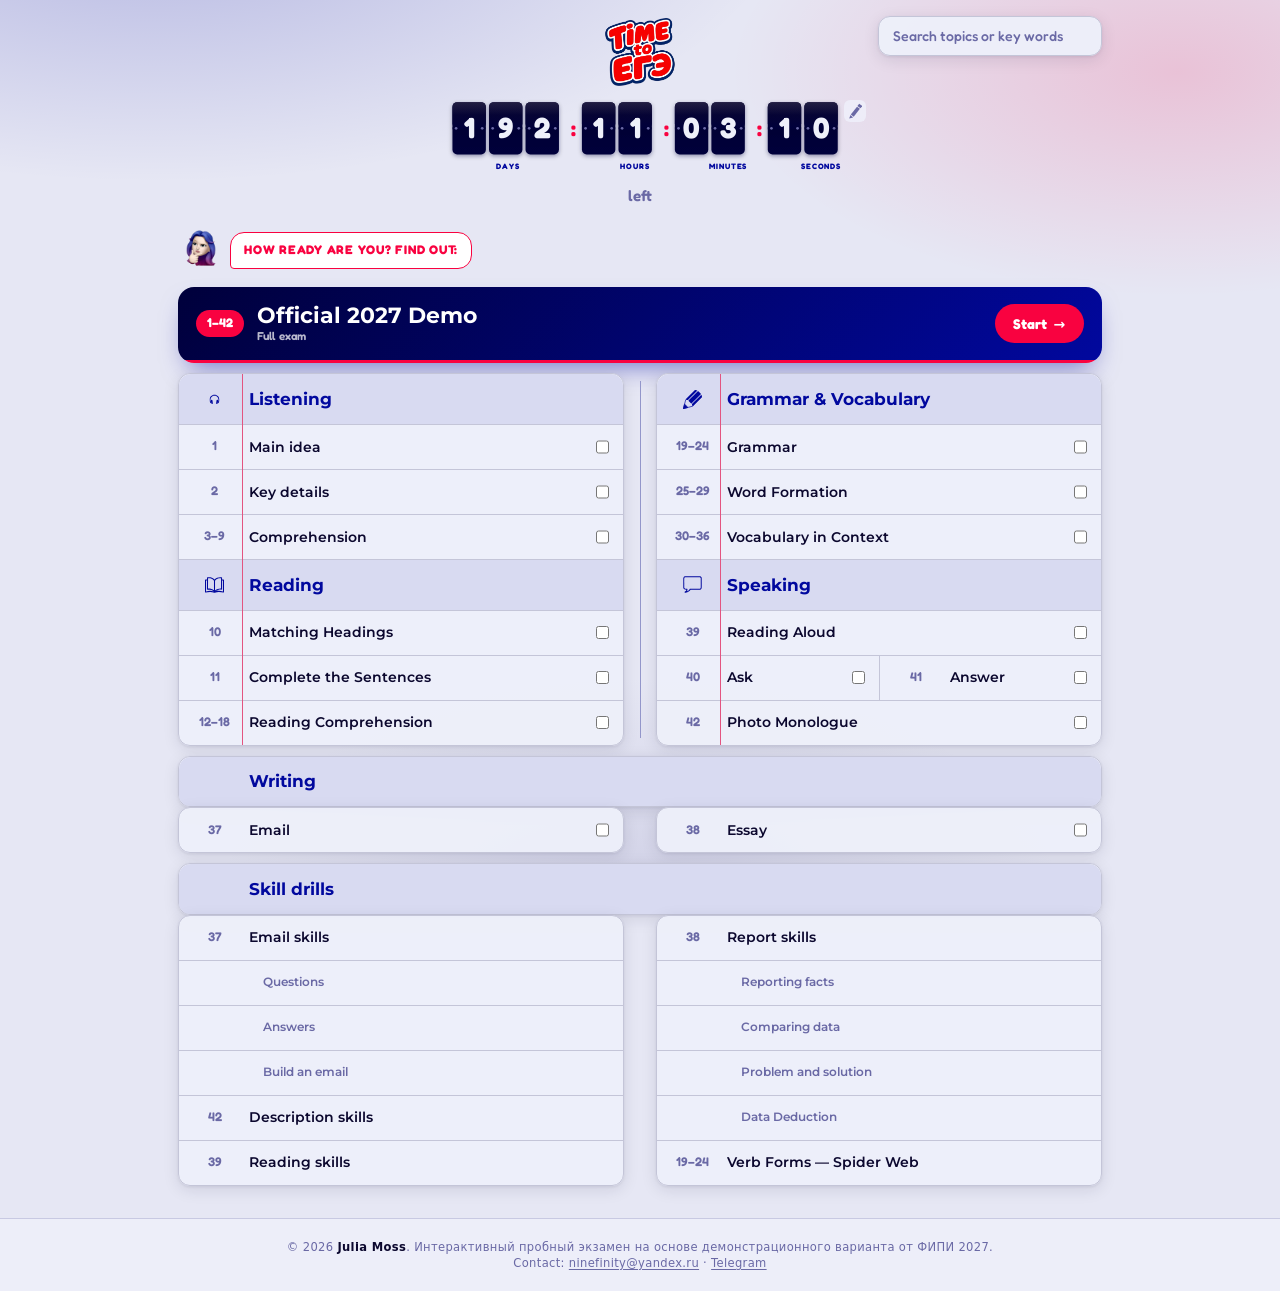
==== commit ad69291b: "Move Spider Web to skill drills section on main page Co-Authored-By: Claude Opus 4.6 <noreply@anthro" ====
--- a/index.html
+++ b/index.html
@@ -383,7 +383,8 @@
         "writing-skills-questions",
         "writing-skills-facts",
         "speaking-skills",
-        "reading-skills"
+        "reading-skills",
+        "grammar-verb-forms"
       ];
 
       function formatExamNum(from, to) {
--- a/css/shell.css
+++ b/css/shell.css
@@ -1526,6 +1526,22 @@
 
 /* Drills are new formats, so their instructions lead rather than sit in the
    margin the way an exam task's do. */
+.ege-task-intro__back {
+  display: inline-block;
+  margin-bottom: 0.5rem;
+  font-size: var(--ege-text-sm);
+}
+
+/* This copy exists for when the sidebar is a hidden mobile drawer -- once
+   the sidebar itself is visible (.ege-rail's own 861px breakpoint), its
+   "← Sections" link is right there, so a second copy here would just be a
+   duplicate. */
+@media (min-width: 861px) {
+  .ege-task-intro__back {
+    display: none;
+  }
+}
+
 .ege-task-intro--skills .ege-instructions {
   margin-bottom: 10px;
   padding-left: 0.7rem;
@@ -9366,7 +9382,11 @@
   align-items: center;
   justify-content: center;
   min-width: 64px;
-  height: 34px;
+  /* A placed chip is a 34px-tall box in its own right (border included).
+     Fixing this at 34px too left no room for the slot's own 1.5px border,
+     so the chip poked out past it -- min-height lets the slot grow to
+     actually contain its child instead of clipping it. */
+  min-height: 38px;
   padding: 0 10px;
   border: 1.5px dashed var(--ege-line);
   border-radius: 8px;
@@ -9692,3 +9712,4 @@
   text-align: center;
   color: var(--ege-muted);
 }
+
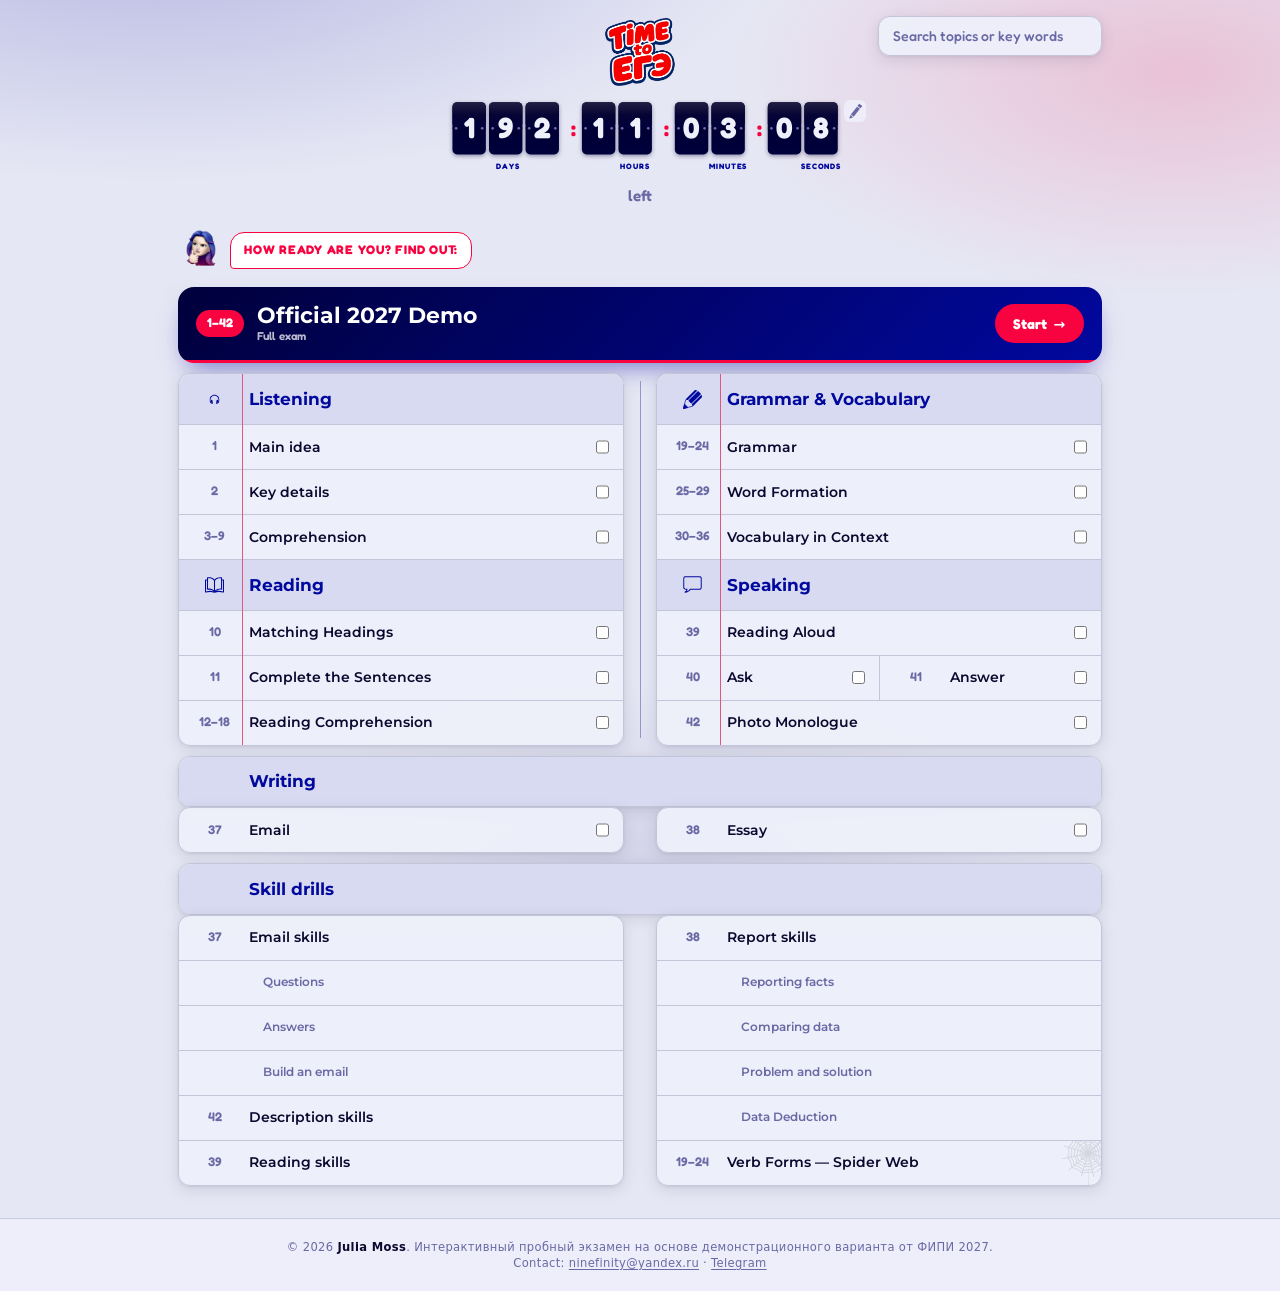
==== commit b19e152e: "Add web.svg decoration, clean up Spider Web task labels, fix hover tooltip - Remove redundant "— Ver" ====
--- a/index.html
+++ b/index.html
@@ -1422,9 +1422,22 @@
                   available: true,
                   href: "topic.html?t=" + encodeURIComponent(section.id),
                   ariaLabel: (num + ". " + label).trim(),
-                  rowClass: "ege-catalog-row--task",
+                  rowClass: "ege-catalog-row--task" +
+                    (section.id === "grammar-verb-forms" ? " ege-catalog-row--spider-web" : ""),
                   itemClass: "ege-catalog-list__item--task"
                 });
+
+                if (section.id === "grammar-verb-forms") {
+                  var row = list.lastElementChild.querySelector(".ege-catalog-row") || list.lastElementChild;
+                  row.style.position = "relative";
+                  row.style.overflow = "hidden";
+                  var webImg = document.createElement("img");
+                  webImg.src = "assets/web.svg";
+                  webImg.alt = "";
+                  webImg.setAttribute("aria-hidden", "true");
+                  webImg.className = "sw-menu-web-decor";
+                  row.appendChild(webImg);
+                }
 
                 kinds.forEach(function (kind) {
                   appendRow(list, {
--- a/css/shell.css
+++ b/css/shell.css
@@ -9713,3 +9713,15 @@
   color: var(--ege-muted);
 }
 
+
+/* Spider Web menu decoration */
+.sw-menu-web-decor {
+  position: absolute;
+  right: -12px;
+  top: 50%;
+  transform: translateY(-50%);
+  height: 160%;
+  opacity: 0.13;
+  pointer-events: none;
+  user-select: none;
+}
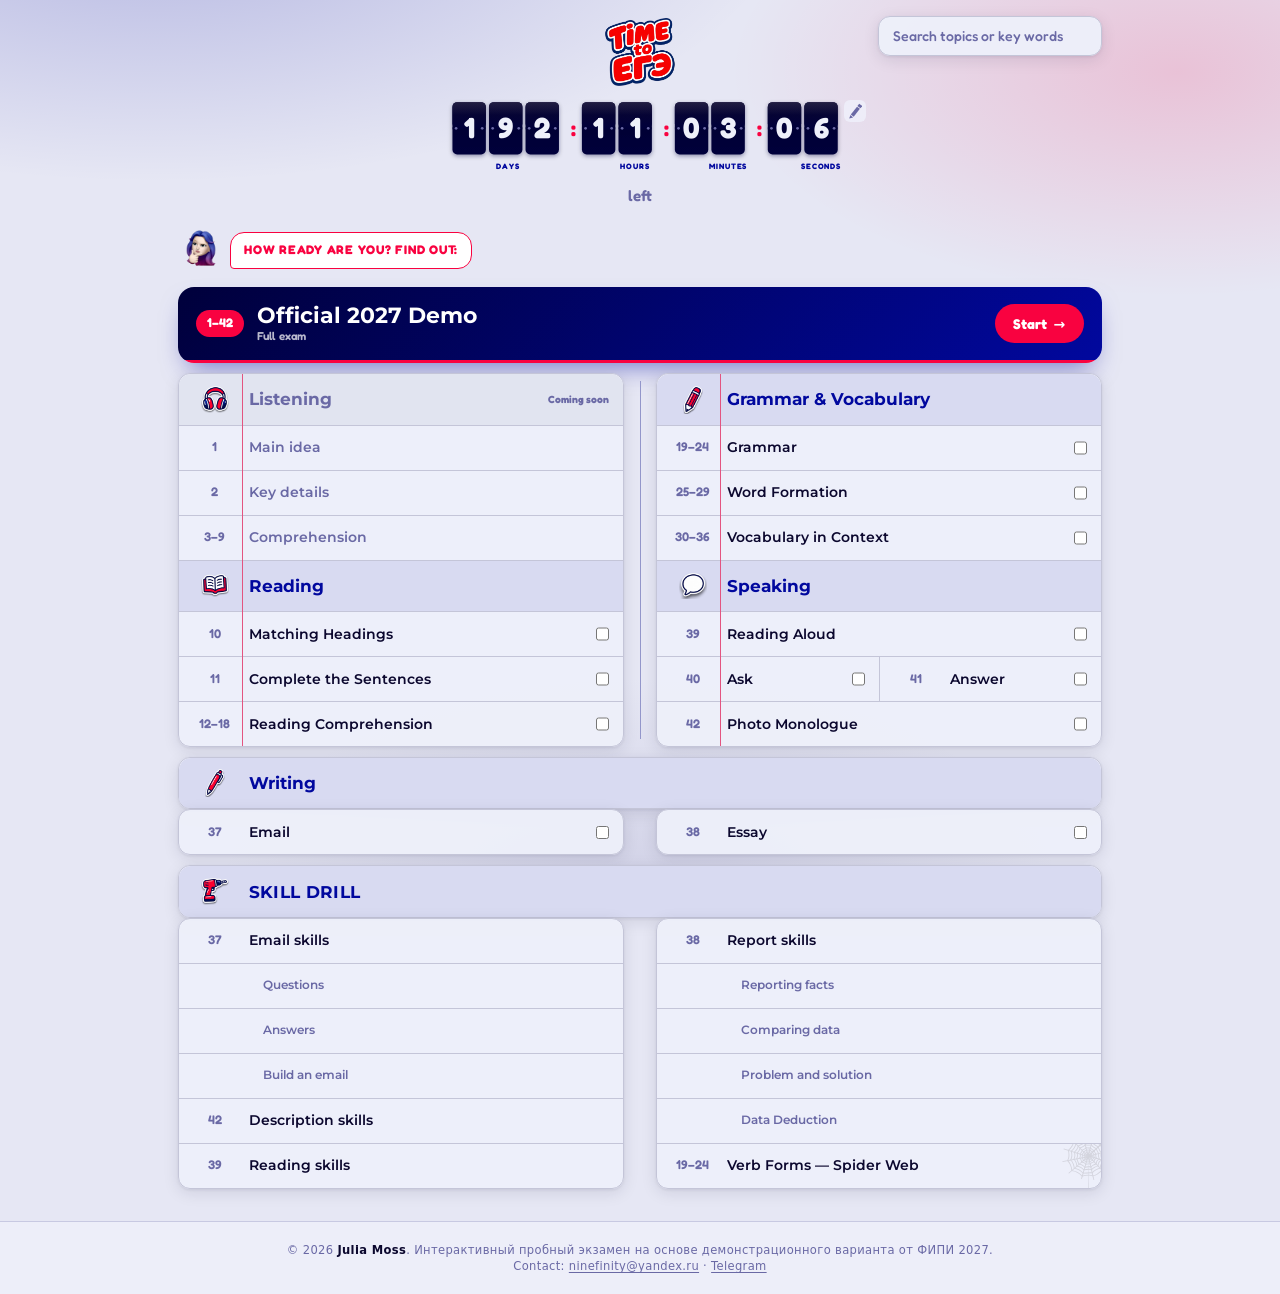
==== commit 5057901b: "Catalog: shelve Listening, new group icons, fold groups on phones Listening is marked coming soon an" ====
--- a/index.html
+++ b/index.html
@@ -628,7 +628,7 @@
             '<div class="ege-catalog-row__body">' +
             labelHtml +
             "</div>" +
-            (available
+            (available || options.hideSoon
               ? ""
               : '<span class="ege-catalog-row__soon">' +
                 escapeHtml(options.soon || "Coming soon") +
@@ -1145,6 +1145,7 @@
               });
 
               list.appendChild(item);
+              return item;
             }
 
             function appendGroupToList(list, group) {
@@ -1155,6 +1156,10 @@
                 })
               });
               if (!group.sections.length) return;
+
+              var allPending = group.sections.every(function (section) {
+                return section.available === false;
+              });
 
               var range = groupRanges[group.name] || {};
               var lead = firstAvailableSection(group.sections);
@@ -1187,15 +1192,53 @@
                 };
               }
 
+              // Phone-only fold. The header itself stays a link (it doubles as
+              // the "practise this whole group" entry point, and syncPlaylist
+              // rewrites its href/label), so the fold gets its own button
+              // rather than hijacking the row. A wholly pending group starts
+              // folded -- there is nothing to open yet, and Listening sits
+              // first, so leaving it expanded pushes every live section down
+              // the screen. CSS only acts on these below the 820px breakpoint,
+              // so the desktop book layout is untouched.
+              var groupItems = [];
+              var collapsed = allPending;
+
+              var toggle = document.createElement("button");
+              toggle.type = "button";
+              toggle.className = "ege-catalog-group__toggle";
+              headerItem.appendChild(toggle);
+
+              function syncCollapsed() {
+                toggle.setAttribute("aria-expanded", collapsed ? "false" : "true");
+                toggle.setAttribute(
+                  "aria-label",
+                  (collapsed ? "Show " : "Hide ") + group.name + " tasks"
+                );
+                headerItem.classList.toggle("is-group-collapsed", collapsed);
+                groupItems.forEach(function (el) {
+                  el.classList.toggle("is-group-collapsed", collapsed);
+                });
+              }
+
+              toggle.addEventListener("click", function () {
+                collapsed = !collapsed;
+                syncCollapsed();
+              });
+
               // A section that is not live yet has no link and no checkbox, so a
               // run of them reads better as one line than as one dead row per
               // exam number: 1 "Main idea" + 2 "Key details" -> 1-2 "Main idea,
               // Key details".
+              // Not when the WHOLE group is pending, though: collapsing every
+              // row of it shortens that column and knocks the two-column
+              // catalog out of alignment, and the header already carries the
+              // "Coming soon" badge, so the merged row only repeated it. Keep
+              // one row per exam number there and let the header say it once.
               var entries = [];
               group.sections.forEach(function (section) {
                 var pending = section.available === false;
                 var previous = entries[entries.length - 1];
-                if (pending && previous && previous.pending) {
+                if (pending && !allPending && previous && previous.pending) {
                   previous.sections.push(section);
                   return;
                 }
@@ -1226,7 +1269,7 @@
                 });
                 if (pair) {
                   if (pair[0] !== entry) return; // rendered with its partner
-                  appendPairedRow(list, group, pair);
+                  groupItems.push(appendPairedRow(list, group, pair));
                   return;
                 }
 
@@ -1250,6 +1293,11 @@
                   num: num,
                   label: title,
                   available: available,
+                  // The group header already says "Coming soon" for a wholly
+                  // pending group; repeating it on every row underneath is
+                  // noise. The rows still read as locked (greyed, no link),
+                  // and the aria-label still announces it.
+                  hideSoon: allPending,
                   href: available
                     ? "topic.html?t=" + encodeURIComponent(section.id)
                     : "",
@@ -1265,6 +1313,8 @@
                     : null
                 });
 
+                groupItems.push(taskItem);
+
                 if (available) {
                   var check = taskItem.querySelector(".ege-catalog-row__check");
                   if (check) {
@@ -1276,6 +1326,8 @@
                   }
                 }
               });
+
+              syncCollapsed();
             }
 
             function appendWideRows(book, config) {
@@ -1290,7 +1342,8 @@
                 label: config.group,
                 available: true,
                 rowClass: "ege-catalog-row--section ege-catalog-row--wide-head",
-                itemClass: "ege-catalog-list__item--section"
+                itemClass: "ege-catalog-list__item--section",
+                icon: groupIcons[config.group] || ""
               });
               book.appendChild(head);
 
@@ -1382,13 +1435,14 @@
               var head = document.createElement("ul");
               head.className =
                 "ege-catalog-list ege-catalog-list--menu ege-catalog-book__skills-head";
-              head.setAttribute("aria-label", "Skill drills");
+              head.setAttribute("aria-label", "Skill Drill");
               appendRow(head, {
                 num: "",
-                label: "Skill drills",
+                label: "Skill Drill",
                 available: true,
                 rowClass: "ege-catalog-row--section ege-catalog-row--skills-head",
-                itemClass: "ege-catalog-list__item--section"
+                itemClass: "ege-catalog-list__item--section",
+                icon: "drill"
               });
               book.appendChild(head);
 
@@ -1400,7 +1454,7 @@
                   "ege-catalog-list ege-catalog-list--menu ege-catalog-book__skills" +
                   " ege-catalog-book__skills--" +
                   side;
-                col.setAttribute("aria-label", "Skill drills");
+                col.setAttribute("aria-label", "Skill Drill");
                 return col;
               });
               var rowCount = [0, 0];
--- a/css/shell.css
+++ b/css/shell.css
@@ -880,6 +880,41 @@
   display: block;
 }
 
+/* The backdrop spans the whole viewport (inset: 0), so it also covered the
+   task list it was meant to sit behind: clicking any task in the open list hit
+   the backdrop instead of the button and only closed the list, leaving ‹ › as
+   the sole way to move between tasks (confirmed live at 1280px and at 375px
+   via elementFromPoint). Raising .ege-rail doesn't help -- its wrapper
+   .ege-topics is position: sticky on desktop, which forms a stacking context
+   on its own, so the whole subtree is judged by .ege-topics' z-index: auto
+   (i.e. 0) against the backdrop's 19. Raise the wrapper instead; it holds
+   nothing but the sidebar, so nothing else changes order, and the backdrop
+   still catches clicks everywhere else -- which is what closes the list. */
+#egePage.is-locked-nav.is-nav-open .ege-topics {
+  z-index: 20;
+}
+
+@media (max-width: 860px) {
+  /* Below 861px .ege-topics is reset to position: static (the drawer rules
+     further down), and z-index is inert on a static box -- give it a position
+     so the raise above actually applies on phones too. Desktop keeps the
+     sticky positioning it already has. */
+  #egePage.is-locked-nav.is-nav-open .ege-topics {
+    position: relative;
+  }
+}
+
+/* The exam bar carries its own "← Go back" (nav.js copies the sidebar link's
+   label into it verbatim, so the two read identically). The sidebar head isn't
+   hidden by .is-locked-nav -- only .ege-topic-nav below it is -- so both links
+   sat in the top-left corner at once, on desktop and mobile alike. Drop the
+   sidebar copy while the bar is actually on screen; :has() keeps it tied to the
+   bar really being rendered, so a state where the bar is hidden still leaves a
+   way back rather than stranding the student mid-exam. */
+#egePage.is-locked-nav:has(#egeExamBar:not([hidden])) .ege-topic-sidebar__back {
+  display: none;
+}
+
 .ege-page--topic-layout > .ege-workspace {
   display: flex;
   flex-direction: column;
@@ -5736,11 +5771,23 @@
   justify-content: center;
 }
 
+/* The badge is absolutely positioned so it can't shift the clock when it
+   appears mid-answer, but anchored at the wrap's top-right it landed straight
+   on .ege-speaking-timer__phase -- the first flow child -- and clipped the
+   phase label to "ANS" for the whole answer window ("● REC" on a working mic,
+   "Mic blocked" when permission was denied). Reserve a band above the label
+   only while a badge is actually shown, and centre the badge in it. */
+.ege-speaking-timer:has(.ege-speaking-timer__rec:not([hidden])) {
+  padding-top: 24px;
+}
+
 .ege-speaking-timer__rec {
   display: none;
   position: absolute;
-  top: -6px;
-  right: 6px;
+  top: 0;
+  right: auto;
+  left: 50%;
+  transform: translateX(-50%);
   padding: 2px 7px;
   border-radius: 999px;
   background: var(--ege-bad);
@@ -5749,6 +5796,10 @@
   font-size: 0.62rem;
   font-weight: 700;
   letter-spacing: 0.02em;
+  /* "Mic blocked" is wider than the timer column and wrapped to two lines,
+     which pushed it back out of the reserved band and onto the phase label
+     again. It's absolutely positioned, so it can overhang the column. */
+  white-space: nowrap;
   z-index: 2;
 }
 
@@ -5758,6 +5809,12 @@
 
 .ege-speaking-timer.is-recording .ege-speaking-timer__rec {
   animation: ege-speaking-rec-pulse 1.2s ease-in-out infinite;
+}
+
+/* "Без записи" is a state the student chose, not something that went wrong,
+   so it drops the alarm-red of the blocked/recording badge. */
+.ege-speaking-timer__rec--muted {
+  background: var(--ege-muted);
 }
 
 @keyframes ege-speaking-rec-pulse {
@@ -6265,8 +6322,9 @@
 
 .ege-listening-player__toprow {
   display: flex;
+  flex-wrap: wrap;
   align-items: center;
-  gap: 12px;
+  gap: 8px 12px;
   width: 100%;
 }
 
@@ -6275,7 +6333,10 @@
 }
 
 .ege-listening-player__toprow .ege-listening-seek {
-  flex: 1 1 auto;
+  /* A large enough basis that it wraps onto its own line, rather than the
+     fixed-width play/speed/notes controls it shares this row with running
+     out of room and pushing each other past the edge of a narrow screen. */
+  flex: 1 1 160px;
   min-width: 0;
   width: auto;
 }
@@ -6638,12 +6699,12 @@
     min-width: 1.4rem;
   }
 
-  .ege-listening-bar .ege-listening-play,
-  .ege-listening-notes-toggle {
-    height: 36px;
-    min-height: 36px;
-    padding: 0 12px;
-  }
+  /* .ege-listening-play (37px) and .ege-listening-notes-toggle (44px) are
+     already round icon-only buttons at their base size -- this used to
+     shrink them further, but it only set height + horizontal padding
+     while leaving width untouched, so border-radius: 50% drew an oval
+     instead of a circle and the icon got squeezed into whatever width the
+     padding left. Both are compact enough already; nothing to override. */
 }
 
 .ege-listening-exam-tfn {
@@ -8169,6 +8230,27 @@
   font-size: 0.95rem;
 }
 
+.ege-exam-phase__mic-note {
+  margin: 0 0 0.5rem;
+  color: var(--ege-muted);
+  font-size: 0.95rem;
+}
+
+.ege-exam-phase__mic-optout {
+  display: flex;
+  align-items: flex-start;
+  gap: 0.5rem;
+  margin: 0 0 1rem;
+  font-size: 0.95rem;
+  cursor: pointer;
+}
+
+.ege-exam-phase__mic-optout input {
+  flex: 0 0 auto;
+  margin: 0.2rem 0 0;
+  cursor: pointer;
+}
+
 .ege-exam-phase__actions--ready {
   margin-top: 0.25rem;
 }
@@ -8274,9 +8356,14 @@
 
 .ege-exam-phase__lead,
 .ege-exam-phase__note,
-.ege-exam-phase__meta {
+.ege-exam-phase__meta,
+.ege-exam-phase__cta {
   margin: 0 0 0.75rem;
   color: var(--ege-muted);
+}
+
+.ege-exam-phase__cta {
+  font-size: var(--ege-text-sm);
 }
 
 .ege-exam-phase__score {
@@ -8407,6 +8494,11 @@
 }
 
 .ege-exam-phase__back {
+  /* An <a> defaults to display:inline, unlike a <button> -- margin-bottom
+     on an inline element is ignored by spec, so the gap below this link
+     silently did nothing and the next row started partway into it. */
+  display: inline-flex;
+  align-items: center;
   margin: 0 0 1rem;
   align-self: flex-start;
 }
@@ -8467,7 +8559,7 @@
 
 .ege-results-mistakes__explain summary {
   cursor: pointer;
-  color: var(--ege-accent, #081b5c);
+  color: var(--yap-royal);
   text-decoration: underline;
 }
 
@@ -8479,7 +8571,7 @@
 .ege-results-mistakes__review {
   border: 0;
   background: none;
-  color: var(--ege-accent, #081b5c);
+  color: var(--yap-royal);
   text-decoration: underline;
   cursor: pointer;
   padding: 0;
@@ -9381,13 +9473,17 @@
   display: inline-flex;
   align-items: center;
   justify-content: center;
-  min-width: 64px;
+  /* Sized to the chip (56px, its own border included) plus a thin frame,
+     not a wider fixed box -- padding this generous read as "wrong size"
+     once a much narrower chip sat centered inside it with a big gap on
+     both sides. */
+  min-width: 60px;
   /* A placed chip is a 34px-tall box in its own right (border included).
      Fixing this at 34px too left no room for the slot's own 1.5px border,
      so the chip poked out past it -- min-height lets the slot grow to
      actually contain its child instead of clipping it. */
   min-height: 38px;
-  padding: 0 10px;
+  padding: 0 3px;
   border: 1.5px dashed var(--ege-line);
   border-radius: 8px;
   background: var(--ege-card-alt, #f4f5fb);
--- a/css/index.css
+++ b/css/index.css
@@ -396,38 +396,49 @@
   display: none;
 }
 
+/* These were monochrome SVGs tinted with currentColor through a CSS mask. The
+   artwork is now full-colour stickers, and a mask only reads alpha -- it would
+   have flattened each one to a solid navy blob -- so they are painted as real
+   images instead.
+
+   The art is trimmed to its content, so `contain` fills this box edge to edge
+   -- the source PNGs used to carry transparent padding and sat 1.5-4% low in
+   their canvas, which made the icons look small and off-centre no matter what
+   the CSS did. 1.75rem is the most the 44px number column takes without
+   changing the 50px header row height. */
 .ege-catalog-group__icon {
   display: block;
-  width: 1.2rem;
-  height: 1.2rem;
+  width: 1.75rem;
+  height: 1.75rem;
   flex-shrink: 0;
-  background-color: currentColor;
-  mask-position: center;
-  mask-size: contain;
-  mask-repeat: no-repeat;
-  -webkit-mask-position: center;
-  -webkit-mask-size: contain;
-  -webkit-mask-repeat: no-repeat;
+  background-color: transparent;
+  background-position: center;
+  background-size: contain;
+  background-repeat: no-repeat;
 }
 
 .ege-catalog-group__icon--headphones {
-  mask-image: url("../assets/headphones.svg");
-  -webkit-mask-image: url("../assets/headphones.svg");
+  background-image: url("../assets/headphones.png");
 }
 
 .ege-catalog-group__icon--book {
-  mask-image: url("../assets/book.svg");
-  -webkit-mask-image: url("../assets/book.svg");
+  background-image: url("../assets/book.png");
 }
 
 .ege-catalog-group__icon--pencil {
-  mask-image: url("../assets/pencil.svg");
-  -webkit-mask-image: url("../assets/pencil.svg");
+  background-image: url("../assets/pencil.png");
 }
 
 .ege-catalog-group__icon--bubble {
-  mask-image: url("../assets/bubble.svg");
-  -webkit-mask-image: url("../assets/bubble.svg");
+  background-image: url("../assets/bubble.png");
+}
+
+.ege-catalog-group__icon--pen {
+  background-image: url("../assets/pen.png");
+}
+
+.ege-catalog-group__icon--drill {
+  background-image: url("../assets/drill.png");
 }
 
 .ege-catalog-list {
@@ -439,6 +450,18 @@
   background: var(--ege-card);
   box-shadow: var(--ege-shadow);
   overflow: hidden;
+}
+
+/* --ege-card is deliberately 96% opaque so the inline cards let the page
+   gradient tint through. The search dropdown is the one list painted ON TOP
+   of the catalog, and at 4% transparency the section rows underneath stayed
+   legible right through the results -- two lists overlapping. It needs an
+   opaque backdrop; declared here rather than beside the other
+   .ege-catalog-list--results properties above because .ege-catalog-list
+   re-sets background at equal specificity and would otherwise win on order. */
+.ege-catalog-list--results,
+.ege-catalog-search__empty {
+  background: #eef0fa;
 }
 
 .ege-catalog-list--menu:not(.ege-catalog-list--results) {
@@ -1077,11 +1100,84 @@
   color: var(--yap-royal);
 }
 
+/* "SKILL DRILL" is a brand, set to match the logo. Uppercased in CSS rather
+   than in the markup so the DOM text stays "Skill Drill" -- screen readers
+   read the text, not the rendered transform, and some spell out all-caps
+   words letter by letter. */
 .ege-catalog-row--skills-head .ege-catalog-row__label {
   color: var(--yap-royal);
+  text-transform: uppercase;
+  letter-spacing: 0.02em;
 }
 
 .ege-catalog-row--skills-head .ege-catalog-row__soon {
   text-transform: none;
   letter-spacing: 0;
 }
+
+/* ── Catalog: fold a group on phones ──
+   The two-column book layout has room for every row, so this is scoped to the
+   single-column breakpoint. The toggle is a sibling of the header row rather
+   than a child: that row is an <a> (and syncPlaylist rewrites its href and
+   label for the "start N parts" state), so a nested button would be invalid
+   markup and would fight the link for taps. .ege-catalog-list__item is already
+   position: relative, which gives the button its anchor. */
+.ege-catalog-group__toggle {
+  display: none;
+}
+
+@media (max-width: 819px) {
+  .ege-catalog-list__item--task.is-group-collapsed {
+    display: none;
+  }
+
+  /* Hides the top border a collapsed run would otherwise leave behind. */
+  .ege-catalog-list__item--section.is-group-collapsed + .ege-catalog-list__item {
+    border-top: 0;
+  }
+
+  .ege-catalog-list__item--section .ege-catalog-group__toggle {
+    display: block;
+    position: absolute;
+    top: 0;
+    right: 0;
+    bottom: 0;
+    width: 3rem;
+    padding: 0;
+    border: 0;
+    background: none;
+    color: var(--ege-muted);
+    cursor: pointer;
+    -webkit-tap-highlight-color: transparent;
+  }
+
+  /* Chevron, drawn in CSS so it needs no asset. Points up when the group is
+     open (tap to fold), down when it is folded (tap to open). */
+  .ege-catalog-group__toggle::before {
+    content: "";
+    position: absolute;
+    top: 50%;
+    left: 50%;
+    width: 0.55rem;
+    height: 0.55rem;
+    border-right: 2px solid currentColor;
+    border-bottom: 2px solid currentColor;
+    transform: translate(-50%, -25%) rotate(-135deg);
+    transition: transform 0.18s ease;
+  }
+
+  .ege-catalog-list__item--section.is-group-collapsed .ege-catalog-group__toggle::before {
+    transform: translate(-50%, -75%) rotate(45deg);
+  }
+
+  /* Keep the row's own content clear of the toggle. */
+  .ege-catalog-list__item--section .ege-catalog-row {
+    padding-right: 3rem;
+  }
+}
+
+@media (max-width: 819px) and (prefers-reduced-motion: reduce) {
+  .ege-catalog-group__toggle::before {
+    transition: none;
+  }
+}
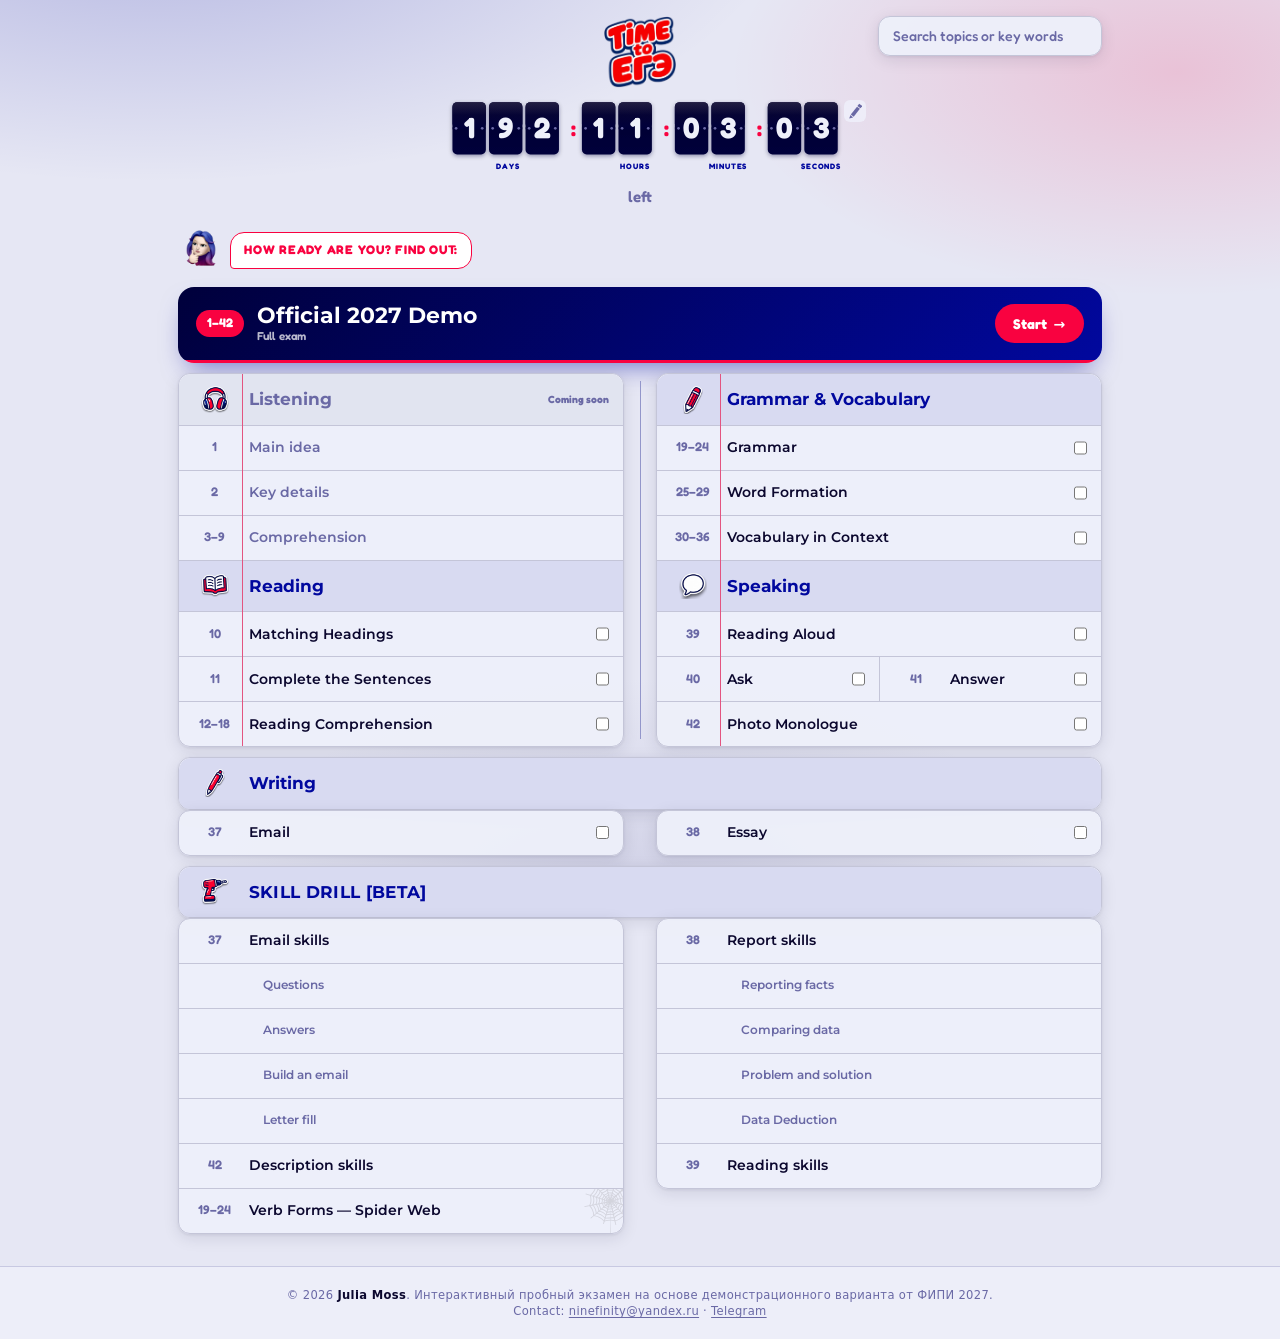
==== commit f2fa6f3a: "Add Letter fill drill and matching task 37 writing prompts New "letterfill" task type: a set-phrase " ====
--- a/index.html
+++ b/index.html
@@ -1438,7 +1438,7 @@
               head.setAttribute("aria-label", "Skill Drill");
               appendRow(head, {
                 num: "",
-                label: "Skill Drill",
+                label: "Skill Drill [beta]",
                 available: true,
                 rowClass: "ege-catalog-row--section ege-catalog-row--skills-head",
                 itemClass: "ege-catalog-list__item--section",
--- a/css/shell.css
+++ b/css/shell.css
@@ -629,7 +629,8 @@
   }
 
   .ege-page--topic-layout .ege-topic-sidebar__logo {
-    display: block;
+    display: flex;
+    justify-content: center;
     line-height: 0;
     margin: 0;
   }
@@ -638,14 +639,16 @@
     display: block;
     width: auto;
     max-width: 100%;
-    max-height: 5.5rem;
+    max-height: 6.5rem;
     height: auto;
     object-fit: contain;
-    object-position: left top;
-  }
-
+  }
+
+  /* A further bump on top of the skill-drill mark's existing 20% bump
+     (it reads smaller than the EGE wordmark at the same height) -- centered
+     in the sidebar column now, rather than pinned to its left edge. */
   .ege-page--topic-layout .ege-topic-sidebar__logo .ege-rail__mark--skill {
-    max-height: 6.6rem;
+    max-height: 8.4rem;
   }
 
   .ege-page--topic-layout .ege-task-intro__head {
@@ -1586,6 +1589,14 @@
   line-height: var(--ege-line-ui);
 }
 
+/* Reading skills' nine decks (plus Mixed practice) carry instructions of
+   very different lengths, and every one of them is a click away in the same
+   sidebar -- reserving two lines here is what stops the whole page jumping
+   up or down as the student moves from a one-line deck to a two-line one. */
+.ege-task-panel:has(.ege-task--pronounce) .ege-task-intro--skills .ege-instructions {
+  min-height: calc(var(--ege-text-lg) * var(--ege-line-ui) * 2);
+}
+
 .ege-task-intro--skills .ege-task-intro__exam {
   font-size: inherit;
 }
@@ -4166,6 +4177,152 @@
   border-color: transparent;
   background: var(--ege-text-bad-bg);
   color: var(--ege-bad);
+}
+
+/* ── Letter-fill: a passage with per-letter box gaps (writing skills) ── */
+/* The locked desktop layout makes .ege-task a flex column with its own
+   overflow-y: auto -- every direct child defaults to flex-shrink: 1, so
+   once the prompt + reply + footer add up to more than the available
+   height, the flex box just squeezes the reply panel down to fit instead
+   of scrolling to it. Since the panel's own overflow stays visible (no
+   nested scrollbar -- see the removed ege-panel--solo above), a squeezed
+   panel doesn't clip its content; the text spills out past its own
+   shrunk box and visually overlaps the footer sitting right after it.
+   flex-shrink: 0 keeps both blocks at their natural height so the
+   reply is never partially hidden behind the footer -- .ege-task's own
+   scrollbar is what reveals the rest, exactly like every other drill. */
+.ege-task--letterfill > .ege-letterfill-prompt,
+.ege-task--letterfill > .ege-panel--read {
+  flex: 0 0 auto;
+}
+
+.ege-letterfill-prompt {
+  margin: 0 0 16px;
+  padding: 14px 16px;
+  border: 1px solid var(--ege-line);
+  border-radius: 12px;
+  background: color-mix(in srgb, var(--ege-wrong-pick-bg) 55%, #fff);
+  font-size: var(--ege-text-md);
+}
+
+.ege-letterfill-prompt p {
+  margin: 0 0 0.6em;
+}
+
+.ege-letterfill-prompt p:last-child {
+  margin-bottom: 0;
+}
+
+.ege-letterfill-passage__title {
+  margin: 0 0 12px;
+  font-family: var(--ege-font-ui);
+  font-size: 0.9rem;
+  font-weight: 700;
+  color: var(--ege-ink-soft, var(--ege-ink));
+  text-align: center;
+}
+
+.ege-letterfill-line {
+  margin: 0 0 14px;
+}
+
+.ege-letterfill-line:last-child {
+  margin-bottom: 0;
+}
+
+.ege-letterfill-gap {
+  display: inline-flex;
+  align-items: stretch;
+  gap: 2px;
+  margin: 0 2px;
+  vertical-align: bottom;
+}
+
+.ege-letterfill-box {
+  display: inline-flex;
+  align-items: center;
+  justify-content: center;
+  min-width: 1.15em;
+  height: 1.6em;
+  padding: 0 2px;
+  border: 1px solid var(--ege-line);
+  border-radius: 5px;
+  font-family: var(--ege-font-text);
+  font-size: var(--ege-text-xl);
+  line-height: 1;
+}
+
+.ege-letterfill-box--given {
+  border-style: dashed;
+  background: color-mix(in srgb, var(--ege-wrong-pick-bg) 72%, #fff);
+  color: var(--ege-ink);
+}
+
+.ege-letterfill-box--blank {
+  border-color: var(--ege-line);
+  background: #fff;
+  padding: 0;
+}
+
+/* A space inside a multi-word answer (e.g. "have been") -- plain spacing
+   between two box groups, never a box a student types into. */
+.ege-letterfill-box--space {
+  min-width: 0.5em;
+  height: auto;
+  border: 0;
+  padding: 0;
+  background: transparent;
+}
+
+.ege-letterfill-box__input {
+  width: 1.15em;
+  height: 100%;
+  border: 0;
+  padding: 0;
+  background: transparent;
+  font: inherit;
+  text-align: center;
+  text-transform: lowercase;
+  color: var(--ege-ink);
+}
+
+.ege-letterfill-box__input:focus {
+  outline: 2px solid var(--yap-royal);
+  outline-offset: 1px;
+  border-radius: 4px;
+}
+
+.ege-letterfill-gap.is-correct .ege-letterfill-box--blank {
+  border-color: transparent;
+  background: var(--ege-text-ok-bg);
+  color: var(--ege-text-ok-fg);
+}
+
+.ege-letterfill-gap.is-correct .ege-letterfill-box__input {
+  color: var(--ege-text-ok-fg);
+}
+
+.ege-letterfill-gap.is-wrong .ege-letterfill-box--blank {
+  border-color: transparent;
+  background: var(--ege-text-bad-bg);
+  color: var(--ege-bad);
+}
+
+.ege-letterfill-gap.is-wrong .ege-letterfill-box__input {
+  color: var(--ege-bad);
+}
+
+/* Show answers fills the gap in without crediting it -- royal blue, not the
+   green a student earns by getting it right themselves. */
+.ege-letterfill-gap.is-revealed .ege-letterfill-box--blank {
+  border-color: var(--yap-royal);
+  border-style: dashed;
+  background: var(--ege-wrong-pick-bg);
+  color: var(--yap-royal);
+}
+
+.ege-letterfill-gap.is-revealed .ege-letterfill-box__input {
+  color: var(--yap-royal);
 }
 
 .ege-input {
@@ -9599,7 +9756,7 @@
 
 /* ── Reading skills: pronounce (tricky words) ─────────────────────────── */
 
-.ege-pronounce__hide-toggle {
+.ege-pronounce__toggle {
   display: inline-flex;
   align-items: center;
   gap: 6px;
@@ -9616,11 +9773,11 @@
   transition: border-color 0.12s, color 0.12s, background 0.12s;
 }
 
-.ege-pronounce__hide-toggle:hover {
+.ege-pronounce__toggle:hover {
   border-color: var(--yap-royal);
 }
 
-.ege-pronounce__hide-toggle.is-active {
+.ege-pronounce__toggle.is-active {
   border-color: var(--yap-royal);
   background: var(--yap-royal);
   color: #fff;
@@ -9628,25 +9785,38 @@
 
 .ege-pronounce__progress {
   position: relative;
-  margin: 0.6rem 0;
+  display: flex;
+  align-items: center;
+  gap: 8px;
+  max-width: min(30rem, 100%);
+  margin: 0.6rem auto;
   font-family: var(--ege-font-ui);
   font-size: var(--ege-text-sm);
   font-weight: 700;
   color: var(--yap-dust);
 }
 
-/* One card fills the viewport at a time; scroll-snap makes a swipe/drag
-   land exactly on the next card, so Prev/Next and a plain scroll gesture
-   both work without separate JS drag-tracking. */
+/* The mood sticker hangs off this, not off the button that was tapped: the
+   strip below is an overflow-x container and would clip it. */
+.ege-pronounce__sticker-anchor {
+  position: relative;
+  display: inline-block;
+  width: 0;
+  height: 1em;
+}
+
+/* One card fills the viewport at a time; scroll-snap makes a swipe land
+   exactly on the next card, so Next and a plain swipe gesture both work
+   without separate JS drag-tracking. */
 .ege-pronounce__viewport {
   display: flex;
   overflow-x: auto;
   scroll-snap-type: x mandatory;
   -webkit-overflow-scrolling: touch;
   scrollbar-width: none;
-  max-width: min(26rem, 100%);
+  max-width: min(30rem, 100%);
   margin: 0 auto;
-  border-radius: 12px;
+  border-radius: 14px;
 }
 
 .ege-pronounce__viewport::-webkit-scrollbar {
@@ -9656,20 +9826,35 @@
 .ege-pronounce__track {
   display: flex;
   width: 100%;
-  /* A flex item defaults to min-width: auto, i.e. the width its 15 cards'
+  /* A flex item defaults to min-width: auto, i.e. the width its cards'
      content demands -- which inflated every block ancestor up the tree.
      The viewport is the scroll container; the track just needs to not
      resist shrinking to it. */
   min-width: 0;
 }
 
+/* Deliberately plain: word, then ✓/✗, nothing else until a wrong mark or
+   "Show IPA" reveals more. */
 .ege-pronounce__card {
   flex: 0 0 100%;
   scroll-snap-align: center;
-  padding: 18px 20px;
+  display: flex;
+  flex-direction: column;
+  align-items: center;
+  justify-content: center;
+  gap: 16px;
+  /* Sized to the tallest real card in the deck (every word, IPA + note +
+     sense tag all revealed at once) plus headroom, so paging from a short
+     word to a long one never resizes the card or shifts the buttons under
+     it -- measured empirically rather than guessed, so it needs rechecking
+     if the word list grows much further. */
+  min-height: 25rem;
+  padding: 32px 24px;
   border: 1px solid var(--ege-line);
-  border-radius: 12px;
+  border-radius: 14px;
   background: var(--ege-card);
+  text-align: center;
+  transition: border-color 0.18s, background 0.18s;
 }
 
 .ege-pronounce__card.is-mastered {
@@ -9679,103 +9864,174 @@
 
 .ege-pronounce__head {
   display: flex;
-  align-items: baseline;
-  justify-content: space-between;
-  gap: 10px;
-  flex-wrap: wrap;
-}
-
+  flex-direction: column;
+  align-items: center;
+  gap: 2px;
+}
+
+/* The word is the whole object of study, and now it's the only thing on the
+   card by default -- it led at 1.4rem before, smaller than the instructions
+   above it. */
 .ege-pronounce__word {
   font-family: var(--ege-font-ui);
-  font-size: 1.4rem;
+  font-size: clamp(2rem, 7vw, 2.6rem);
+  font-weight: 800;
+  line-height: 1.1;
+  color: var(--ege-ink);
+}
+
+/* A dictionary-style tag ("noun", "past tense"), not a sentence -- the only
+   content two identically spelled cards need to be readable before marking. */
+.ege-pronounce__sense {
+  font-family: var(--ege-font-ui);
+  font-size: var(--ege-text-sm);
+  font-weight: 700;
+  color: var(--ege-muted);
+}
+
+.ege-pronounce__reveal {
+  display: flex;
+  flex-direction: column;
+  align-items: center;
+  gap: 6px;
+}
+
+/* Neutral, not a red-bordered "tip": seeing the transcription is information,
+   not a penalty. */
+.ege-pronounce__ipa {
+  margin: 0;
+  font-family: var(--ege-font-ui);
+  font-size: clamp(1.1rem, 3.6vw, 1.3rem);
   font-weight: 700;
   color: var(--ege-ink);
 }
 
-.ege-pronounce__listen {
-  flex: 0 0 auto;
-  padding: 4px 10px;
-  border: 1px solid var(--ege-line);
-  border-radius: 999px;
-  background: #fff;
-  font-family: var(--ege-font-ui);
-  font-size: var(--ege-text-xs, 0.72rem);
-  font-weight: 700;
+/* Masks the text without removing it from layout -- it's already sized to
+   its real (revealed) height either way, so toggling this never resizes the
+   card or pushes the buttons below it. */
+.ege-pronounce__ipa.is-masked,
+.ege-pronounce__note.is-masked {
+  visibility: hidden;
+}
+
+/* The one symbol students read straight past. */
+.ege-pronounce__stress-mark {
   color: var(--yap-royal);
-  cursor: pointer;
-}
-
-.ege-pronounce__listen:hover {
-  border-color: var(--yap-royal);
-}
-
-.ege-pronounce__marks {
-  display: flex;
-  gap: 8px;
-  margin-top: 14px;
-}
-
-.ege-pronounce__mark {
-  position: relative;
-  width: 40px;
-  height: 40px;
-  border: 1px solid var(--ege-line);
-  border-radius: 999px;
-  background: #fff;
-  font-size: var(--ege-text-md);
-  font-weight: 700;
-  cursor: pointer;
-  color: var(--ege-muted);
-}
-
-.ege-pronounce__mark--correct:hover,
-.ege-pronounce__mark--correct.is-active {
-  border-color: var(--ege-ok);
-  background: var(--ege-ok-bg);
-  color: var(--ege-ok);
-}
-
-.ege-pronounce__mark--wrong:hover,
-.ege-pronounce__mark--wrong.is-active {
-  border-color: var(--ege-bad);
-  background: var(--ege-bad-bg);
-  color: var(--ege-bad);
-}
-
-.ege-pronounce__tip {
-  margin: 12px 0 0;
-  padding-left: 0.6rem;
-  border-left: 3px solid var(--ege-bad);
+  font-size: 1.15em;
+  font-weight: 800;
+}
+
+.ege-pronounce__stress-mark.is-secondary {
+  opacity: 0.55;
+  font-size: 1em;
+}
+
+.ege-pronounce__note {
+  max-width: 32ch;
+  margin: 0;
   font-family: var(--ege-font-ui);
   font-size: var(--ege-text-sm);
   line-height: 1.45;
   color: var(--ege-muted);
 }
 
-.ege-pronounce__tip-ipa {
+.ege-pronounce__audio {
+  display: flex;
+  flex-direction: column;
+  align-items: center;
+  gap: 4px;
+}
+
+/* Icon only -- "Listen" is redundant next to a speaker glyph; the accessible
+   name lives in aria-label/title instead of visible text. */
+.ege-pronounce__listen {
+  display: inline-flex;
+  align-items: center;
+  justify-content: center;
+  width: 44px;
+  height: 44px;
+  border: 1px solid var(--ege-line);
+  border-radius: 999px;
+  background: #fff;
+  font-size: 1.2rem;
+  line-height: 1;
+  cursor: pointer;
+}
+
+.ege-pronounce__listen:hover:not(:disabled) {
+  border-color: var(--yap-royal);
+}
+
+.ege-pronounce__listen:disabled {
+  color: var(--ege-line);
+  cursor: default;
+}
+
+.ege-pronounce__audio-hint {
+  font-family: var(--ege-font-ui);
+  font-size: var(--ege-text-xs, 0.72rem);
   font-weight: 700;
-  color: var(--ege-ink);
-}
-
-/* Prev/Next sit under the card, not on top of it, so they never cover the
-   Listen button or the marks. */
+  color: var(--ege-muted);
+}
+
+.ege-pronounce__marks {
+  display: flex;
+  flex-wrap: wrap;
+  justify-content: center;
+  gap: 8px;
+}
+
+/* Icon only -- the tick and cross already say what they mean; the words
+   ("Said it right" / "Got it wrong") live in aria-label/title instead. */
+.ege-pronounce__mark {
+  display: inline-flex;
+  align-items: center;
+  justify-content: center;
+  width: 44px;
+  height: 44px;
+  border: 1px solid var(--ege-line);
+  border-radius: 999px;
+  background: #fff;
+  font-size: 1.3rem;
+  font-weight: 700;
+  color: var(--ege-muted);
+  cursor: pointer;
+  transition: border-color 0.12s, background 0.12s, color 0.12s;
+}
+
+.ege-pronounce__mark--correct:hover {
+  border-color: var(--ege-ok);
+  background: var(--ege-ok-bg);
+  color: var(--ege-ok);
+}
+
+.ege-pronounce__mark--wrong:hover {
+  border-color: var(--ege-bad);
+  background: var(--ege-bad-bg);
+  color: var(--ege-bad);
+}
+
 .ege-pronounce__navbar {
   display: flex;
   align-items: center;
   justify-content: center;
   gap: 14px;
   margin: 14px auto 0;
-  max-width: min(26rem, 100%);
-}
-
+  max-width: min(30rem, 100%);
+}
+
+/* Icon only -- a chevron already reads as Prev/Next; the words live in
+   aria-label/title instead of visible text. */
 .ege-pronounce__nav {
-  padding: 8px 16px;
+  display: inline-flex;
+  align-items: center;
+  justify-content: center;
+  width: 44px;
+  height: 44px;
   border: 1px solid var(--ege-line);
   border-radius: 999px;
   background: #fff;
-  font-family: var(--ege-font-ui);
-  font-size: var(--ege-text-sm);
-  font-weight: 700;
+  font-size: 1.3rem;
   color: var(--yap-royal);
   cursor: pointer;
 }
@@ -9800,13 +10056,23 @@
 }
 
 .ege-pronounce__empty {
-  max-width: min(26rem, 100%);
+  max-width: min(30rem, 100%);
   margin: 1rem auto 0;
   padding: 16px;
   border: 1px dashed var(--ege-line);
   border-radius: 12px;
   text-align: center;
   color: var(--ege-muted);
+}
+
+@media (prefers-reduced-motion: reduce) {
+  .ege-pronounce__viewport {
+    scroll-behavior: auto;
+  }
+
+  .ege-pronounce__card {
+    transition: none;
+  }
 }
 
 
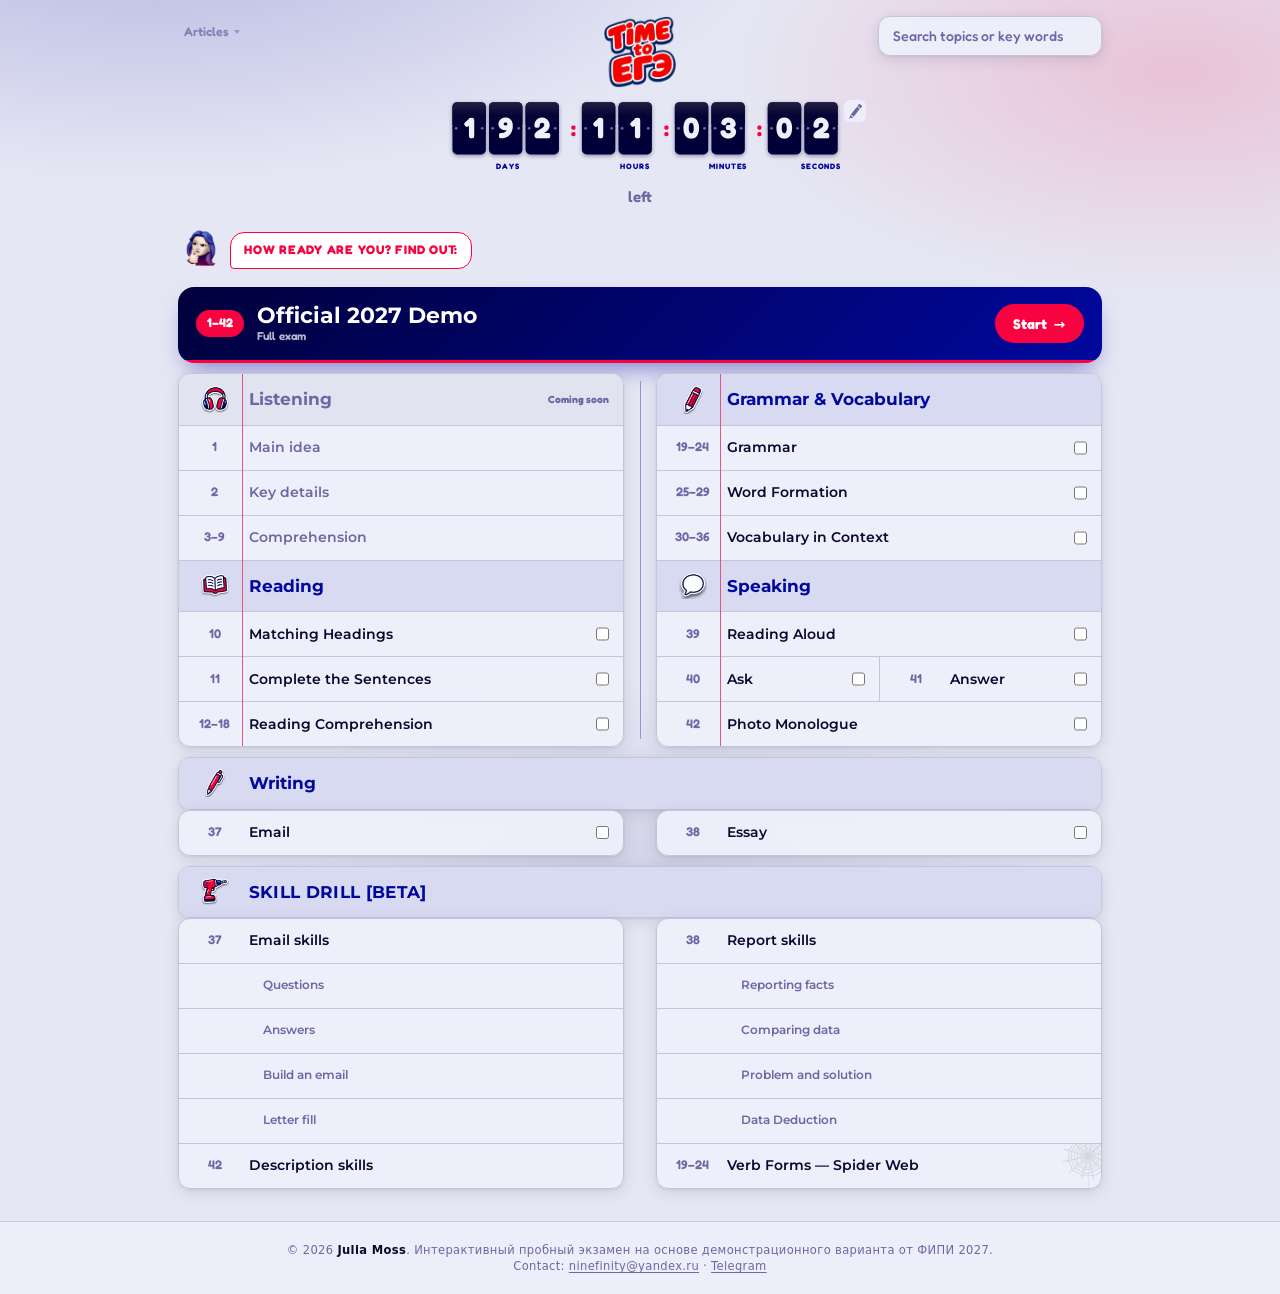
==== commit 4107a5ba: "Add an Articles link to the catalog header for telegra.ph posts Tucked into the header's top-left co" ====
--- a/index.html
+++ b/index.html
@@ -873,6 +873,82 @@
             if (topbarRow) topbarRow.appendChild(searchWrap);
             else catalog.appendChild(searchWrap);
 
+            var ARTICLES = [
+              {
+                title: "Разбор \"Hangman\" в ESOL",
+                href: "https://telegra.ph/Metodicheskij-razbor-igry-Hangman-v-obuchenii-ESOL-07-31"
+              },
+              {
+                title: "UX для подготовки к ЕГЭ (№12-18)",
+                href: "https://telegra.ph/UX-v-obrazovatelnyh-platformah-dlya-podgotovki-k-EGEH-na-primere-zadanij-12-18-08-11"
+              },
+              {
+                title: "Дай мне знак",
+                href: "https://telegra.ph/Daj-mne-znak-09-02"
+              },
+              {
+                title: "Антиплагиат 2.0",
+                href: "https://telegra.ph/Antiplagiat-20--konec-kuplennym-diplomam-09-16"
+              }
+            ];
+
+            var articlesWrap = document.createElement("div");
+            articlesWrap.className = "ege-catalog-articles";
+
+            var articlesToggle = document.createElement("button");
+            articlesToggle.type = "button";
+            articlesToggle.className = "ege-catalog-articles__toggle";
+            articlesToggle.id = "egeCatalogArticlesToggle";
+            articlesToggle.textContent = "Articles";
+            articlesToggle.setAttribute("aria-haspopup", "true");
+            articlesToggle.setAttribute("aria-expanded", "false");
+
+            var articlesList = document.createElement("ul");
+            articlesList.className = "ege-catalog-articles__list";
+            articlesList.id = "egeCatalogArticlesList";
+            articlesList.hidden = true;
+
+            ARTICLES.forEach(function (article) {
+              var item = document.createElement("li");
+              var link = document.createElement("a");
+              link.className = "ege-catalog-articles__link";
+              link.href = article.href;
+              link.target = "_blank";
+              link.rel = "noopener noreferrer";
+
+              var title = document.createElement("span");
+              title.className = "ege-catalog-articles__title";
+              title.textContent = article.title;
+              link.appendChild(title);
+
+              var cta = document.createElement("span");
+              cta.className = "ege-catalog-articles__cta";
+              cta.textContent = "Читать →";
+              cta.setAttribute("aria-hidden", "true");
+              link.appendChild(cta);
+
+              item.appendChild(link);
+              articlesList.appendChild(item);
+            });
+
+            articlesToggle.addEventListener("click", function () {
+              var open = articlesList.hidden;
+              articlesList.hidden = !open;
+              articlesToggle.setAttribute("aria-expanded", open ? "true" : "false");
+            });
+
+            document.addEventListener("click", function (event) {
+              if (!articlesWrap.contains(event.target)) {
+                articlesList.hidden = true;
+                articlesToggle.setAttribute("aria-expanded", "false");
+              }
+            });
+
+            articlesWrap.appendChild(articlesToggle);
+            articlesWrap.appendChild(articlesList);
+            if (topbarRow) topbarRow.appendChild(articlesWrap);
+            else catalog.appendChild(articlesWrap);
+
             menuWrap = document.createElement("div");
             menuWrap.className = "ege-catalog-menu";
             menuWrap.id = "egeCatalogMenu";
--- a/css/index.css
+++ b/css/index.css
@@ -18,6 +18,7 @@
 }
 
 .ege-catalog-header {
+  position: relative;
   margin-bottom: 16px;
   text-align: center;
 }
@@ -333,6 +334,139 @@
     margin-top: 0;
     z-index: 5;
   }
+}
+
+/* Tucked into the header's own corner whitespace rather than taking a
+   layout slot of its own -- present for anyone looking for it, invisible to
+   everyone else. Absolutely positioned at every width so it never competes
+   with the centred wordmark/countdown or pushes them around. */
+.ege-catalog-articles {
+  position: absolute;
+  top: 0.15rem;
+  left: 0;
+  z-index: 5;
+}
+
+.ege-catalog-articles__toggle {
+  display: inline-flex;
+  align-items: center;
+  gap: 0.3rem;
+  margin: 0;
+  padding: 0.3rem 0.4rem;
+  border: none;
+  border-radius: var(--ege-radius);
+  background: transparent;
+  box-shadow: none;
+  font-family: var(--ege-font-ui);
+  font-size: var(--ege-text-sm);
+  font-weight: 600;
+  color: var(--ege-muted);
+  text-align: left;
+  cursor: pointer;
+  opacity: 0.75;
+  transition: opacity 0.15s ease, color 0.15s ease;
+}
+
+.ege-catalog-articles__toggle::after {
+  content: "";
+  width: 0;
+  height: 0;
+  border-left: 3px solid transparent;
+  border-right: 3px solid transparent;
+  border-top: 4px solid currentColor;
+  opacity: 0.7;
+}
+
+.ege-catalog-articles__toggle:hover,
+.ege-catalog-articles__toggle[aria-expanded="true"] {
+  color: var(--ege-primary);
+  opacity: 1;
+}
+
+.ege-catalog-articles__toggle:focus-visible {
+  outline: 2px solid color-mix(in srgb, var(--yap-royal) 45%, transparent);
+  outline-offset: 2px;
+  opacity: 1;
+}
+
+.ege-catalog-articles__list {
+  position: absolute;
+  top: calc(100% + 0.3rem);
+  left: 0;
+  z-index: 4;
+  margin: 0;
+  list-style: none;
+  padding: 0;
+  width: max-content;
+  max-width: min(18rem, 80vw);
+  max-height: min(70vh, 32rem);
+  overflow: auto;
+  background: var(--ege-card);
+  border: 1px solid var(--ege-line);
+  border-radius: var(--ege-radius);
+  box-shadow: var(--ege-shadow);
+  text-align: left;
+}
+
+.ege-catalog-articles__list[hidden] {
+  display: none;
+}
+
+.ege-catalog-articles__link {
+  display: flex;
+  align-items: baseline;
+  gap: 0.5rem;
+  padding: 0.6rem 0.8rem;
+  font-family: var(--ege-font-cyrillic);
+  font-size: var(--ege-text-sm);
+  font-weight: 600;
+  color: var(--ege-primary);
+  text-decoration: none;
+  border-bottom: 1px solid var(--ege-line);
+}
+
+.ege-catalog-articles__list li:last-child .ege-catalog-articles__link {
+  border-bottom: none;
+}
+
+.ege-catalog-articles__link:hover,
+.ege-catalog-articles__link:focus-visible {
+  background: color-mix(in srgb, var(--yap-royal) 10%, transparent);
+}
+
+.ege-catalog-articles__title {
+  flex: 1 1 auto;
+  text-decoration: underline;
+  text-decoration-color: color-mix(in srgb, var(--yap-royal) 45%, transparent);
+  text-underline-offset: 2px;
+}
+
+.ege-catalog-articles__title::before {
+  content: "•";
+  display: inline-block;
+  margin-right: 0.4rem;
+  color: var(--yap-royal);
+}
+
+/* The "read" nudge only earns its keep once someone is already pointed at
+   the row -- kept invisible (not just faded) the rest of the time so a
+   screen reader never announces it. */
+.ege-catalog-articles__cta {
+  flex: none;
+  font-family: var(--ege-font-cyrillic);
+  font-size: var(--ege-text-xs);
+  font-weight: 700;
+  color: var(--yap-royal);
+  white-space: nowrap;
+  opacity: 0;
+  transform: translateX(-2px);
+  transition: opacity 0.15s ease, transform 0.15s ease;
+}
+
+.ege-catalog-articles__link:hover .ege-catalog-articles__cta,
+.ege-catalog-articles__link:focus-visible .ege-catalog-articles__cta {
+  opacity: 1;
+  transform: translateX(0);
 }
 
 .ege-catalog-search__input {
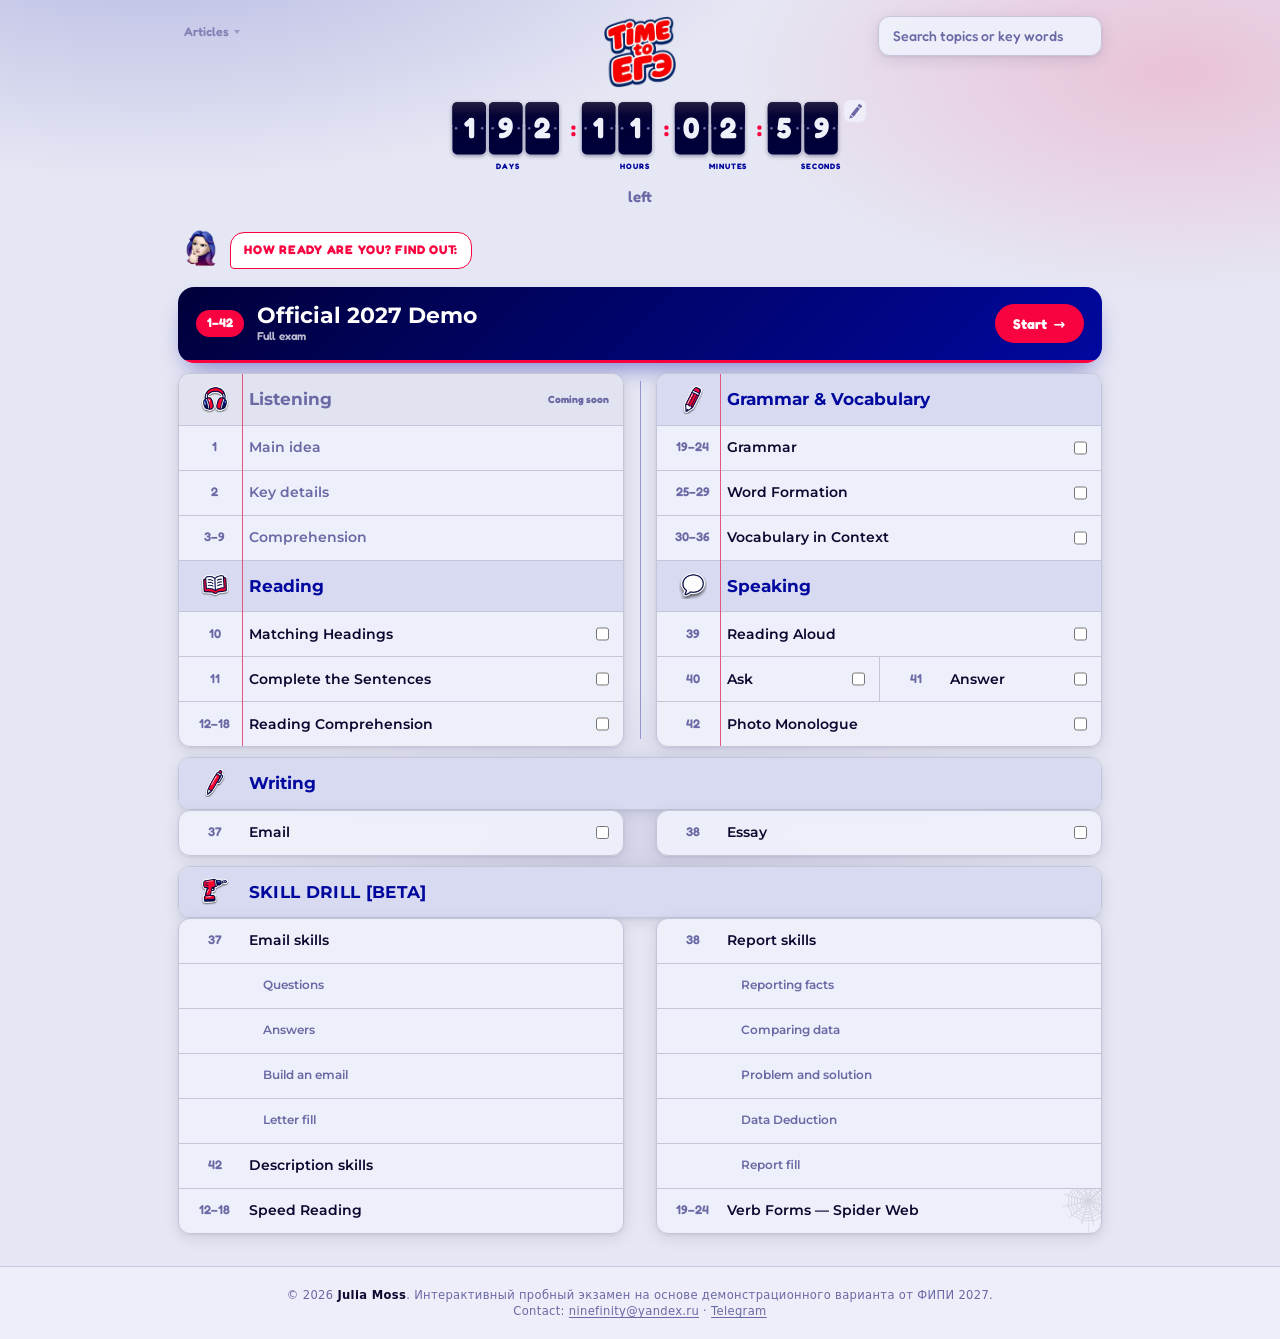
==== commit c334facd: "Add Speed Reading skill drill (reading-comprehension fast-process) New self-scoring task type "speed" ====
--- a/index.html
+++ b/index.html
@@ -384,6 +384,7 @@
         "writing-skills-facts",
         "speaking-skills",
         "reading-skills",
+        "reading-speed-recall",
         "grammar-verb-forms"
       ];
 
--- a/css/shell.css
+++ b/css/shell.css
@@ -1322,8 +1322,31 @@
   color: var(--ege-muted);
 }
 
+/* A solo drill/section button (currently: reading-skills' Mixed practice)
+   stands in for its own heading -- see nav.js's soloDrillNav/soloSectionNav
+   -- so it needs to read as a distinct, special entry point rather than one
+   more row in the numbered list above it. */
 .ege-nav__section.ege-nav__btn {
   margin-top: 6px;
+  border: 2px solid var(--yap-royal);
+  background: color-mix(in srgb, var(--yap-royal) 10%, #fff);
+  font-weight: 800;
+}
+
+/* Reading skills only (task ids all start "skills39-") -- the same hard
+   ink shadow/border the flashcard and its toolbar use, so Mixed practice
+   reads as part of that same brutalist family rather than the plain solo-
+   section style this class gets on other topics (writing-skills-facts'
+   single-task drills, etc). */
+.ege-nav__section.ege-nav__btn[data-task-id^="skills39-"] {
+  border: 3px solid var(--yap-royal);
+  box-shadow: 4px 4px 0 var(--ege-ink);
+  transition: box-shadow 0.1s, transform 0.1s, background 0.15s, border-color 0.15s;
+}
+
+.ege-nav__section.ege-nav__btn[data-task-id^="skills39-"]:hover {
+  transform: translate(2px, 2px);
+  box-shadow: 2px 2px 0 var(--ege-ink);
 }
 
 .ege-nav.is-hide-completed .ege-nav__btn.is-perfect:not(.is-active) {
@@ -1361,6 +1384,15 @@
   color: #fff;
 }
 
+/* Reading skills only -- every task id here starts with "skills39-", so this
+   reaches exactly this section's sidebar (numbered decks and the Mixed
+   practice solo button both use plain .ege-nav__btn) without touching the
+   hot-red active/selected color anywhere else in the app. */
+.ege-nav__btn[data-task-id^="skills39-"].is-active {
+  background: #4179d5;
+  border-color: #4179d5;
+}
+
 .ege-nav__btn.is-exam-nav-hidden,
 .ege-nav__section.is-exam-nav-hidden {
   display: none !important;
@@ -1595,6 +1627,8 @@
    up or down as the student moves from a one-line deck to a two-line one. */
 .ege-task-panel:has(.ege-task--pronounce) .ege-task-intro--skills .ege-instructions {
   min-height: calc(var(--ege-text-lg) * var(--ege-line-ui) * 2);
+  /* Same muted tone as the "Tricky words" heading in the sidebar. */
+  color: var(--yap-dust);
 }
 
 .ege-task-intro--skills .ege-task-intro__exam {
@@ -4192,6 +4226,7 @@
    reply is never partially hidden behind the footer -- .ege-task's own
    scrollbar is what reveals the rest, exactly like every other drill. */
 .ege-task--letterfill > .ege-letterfill-prompt,
+.ege-task--letterfill > .ege-letterfill-chart,
 .ege-task--letterfill > .ege-panel--read {
   flex: 0 0 auto;
 }
@@ -4211,6 +4246,20 @@
 
 .ege-letterfill-prompt p:last-child {
   margin-bottom: 0;
+}
+
+/* Task 38 ("Report fill"): the chart the report is based on, same card
+   treatment as the prompt above it. */
+.ege-letterfill-chart {
+  margin: 0 0 16px;
+  padding: 14px 16px;
+  border: 1px solid var(--ege-line);
+  border-radius: 12px;
+  background: #fff;
+}
+
+.ege-letterfill-chart .ege-chart {
+  margin: 0;
 }
 
 .ege-letterfill-passage__title {
@@ -8523,6 +8572,11 @@
   font-size: var(--ege-text-sm);
 }
 
+.ege-results-partial-note {
+  font-size: var(--ege-text-sm);
+  font-style: italic;
+}
+
 .ege-exam-phase__score {
   font-size: 2rem;
   font-weight: 700;
@@ -8738,6 +8792,23 @@
 .ege-results-mistakes__empty {
   margin: 0;
   color: var(--ege-muted);
+}
+
+.ege-results-mistakes__toggle-blank {
+  margin: 0 0 0.75rem;
+}
+
+.ege-results-mistakes__item--blank,
+.ege-results-mistakes__group--all-blank {
+  display: none;
+}
+
+.ege-results-mistakes--show-blank .ege-results-mistakes__item--blank {
+  display: list-item;
+}
+
+.ege-results-mistakes--show-blank .ege-results-mistakes__group--all-blank {
+  display: block;
 }
 
 .ege-exam-finish {
@@ -9094,7 +9165,18 @@
   --ege-series-5: #c3c7ec;
   --ege-chart-accent: var(--yap-hot);
   --ege-chart-bar: var(--yap-royal);
-  margin: 0.8rem 0 0;
+  margin: 0.8rem auto 0;
+}
+
+/* The SVGs are laid out at a fixed design width (520/560 viewBox units);
+   without a cap, width:100% stretches them past that size in a wide
+   reading pane, blowing up the bars and labels along with it. */
+.ege-chart--bar {
+  max-width: 520px;
+}
+
+.ege-chart--pie {
+  max-width: 560px;
 }
 
 
@@ -9237,6 +9319,33 @@
      one. Keep the toolbar above the layer. */
   position: relative;
   z-index: 41;
+}
+
+/* On the pronounce drill, wide screens only: pull the toolbar out of the
+   flow and up onto the instructions line instead of the row of its own
+   underneath -- that row was pure height with the whole width sitting empty
+   under a short line of text above it. Needs real width to work (the
+   toolbar's widest case, Mixed practice's 4 buttons, is ~350-400px wide) --
+   under that this instead swallows the instructions text down to one word
+   per line and the toolbar overlaps the sidebar's back link, so it's gated
+   to screens wide enough to have room for both side by side. Narrower
+   screens keep the original stacked rows. */
+@media (min-width: 900px) {
+  /* .ege-task-panel is already position:relative (shared base layout), so
+     this anchors to the panel's own top-right corner, which lines up with
+     where the instructions text starts. */
+  .ege-task-panel:has(.ege-task--pronounce) .ege-skills-tools {
+    position: absolute;
+    top: 0;
+    right: 0;
+    margin-bottom: 0;
+  }
+
+  .ege-task-panel:has(.ege-task--pronounce) .ege-task-intro--skills .ege-task-intro__lead {
+    /* Leaves room on the right for the toolbar now overlapping this same
+       row, so the instructions text wraps around it instead of under it. */
+    padding-right: 380px;
+  }
 }
 
 /* ── Writing skills: pairing (problem ↔ solution) ─────────────────────────
@@ -9756,31 +9865,282 @@
 
 /* ── Reading skills: pronounce (tricky words) ─────────────────────────── */
 
+/* The browser's default [hidden] { display: none } is a UA-origin rule, so
+   it loses to any author rule of equal specificity -- meaning the instant an
+   element's own class gives it an explicit `display` (flex, in every case
+   below), setting el.hidden = true silently stops doing anything at all.
+   Every element pronounce.js actually toggles .hidden on needs its own
+   override here; skip one and the JS runs, nothing errors, and the element
+   just... doesn't hide. */
+.ege-skills-tools[hidden],
+.ege-pronounce__progress[hidden],
+.ege-pronounce__setup[hidden],
+.ege-pronounce__navbar[hidden],
+.ege-pronounce__viewport[hidden],
+.ege-pronounce__nav[hidden] {
+  display: none;
+}
+
+/* Same pill as .ege-pronounce__toggle (height, border, shadow) so the round
+   size setting reads as one of the toolbar's own controls -- it just holds a
+   label and a number input instead of being a button itself. */
+.ege-pronounce__pool-size {
+  display: inline-flex;
+  align-items: center;
+  gap: 6px;
+  height: 36px;
+  padding: 0 12px;
+  border: 3px solid var(--ege-ink);
+  border-radius: 8px;
+  background: var(--yap-paper);
+  box-shadow: 4px 4px 0 var(--ege-ink);
+  cursor: default;
+}
+
+.ege-pronounce__pool-size-label {
+  font-family: var(--ege-font-ui);
+  font-size: var(--ege-text-sm);
+  font-weight: 700;
+  color: var(--ege-ink);
+}
+
+/* A plain number field, not another brutalist block -- it's doing one very
+   different job (typing a number) from the buttons either side of it, and
+   giving it their thick border and hard shadow too would read as one more
+   press-button instead of an input. */
+.ege-pronounce__pool-size-input {
+  width: 3.4em;
+  height: 24px;
+  border: 2px solid var(--yap-mist);
+  border-radius: 4px;
+  padding: 0 4px;
+  font-family: var(--ege-font-ui);
+  font-size: var(--ege-text-sm);
+  font-weight: 700;
+  font-variant-numeric: tabular-nums;
+  color: var(--ege-ink);
+  background: var(--yap-paper);
+  text-align: center;
+  /* The browser's own up/down spin buttons don't add to the input's width --
+     they carve their own room out of the box declared above, squeezing a
+     two-digit number into whatever sliver is left. Dropping them is no
+     loss: min/max/step are still enforced on change, and the keyboard's own
+     up/down arrows still step the value with the field focused. */
+  -moz-appearance: textfield;
+  appearance: textfield;
+}
+
+.ege-pronounce__pool-size-input::-webkit-outer-spin-button,
+.ege-pronounce__pool-size-input::-webkit-inner-spin-button {
+  -webkit-appearance: none;
+  margin: 0;
+}
+
+.ege-pronounce__pool-size-input:focus {
+  outline: 2px solid var(--yap-royal);
+  outline-offset: 1px;
+}
+
+/* Mixed practice's setup screen -- the one thing on the page before Start is
+   pressed, so it takes over the middle of the panel rather than sitting up
+   near the top like a settings strip. It's the only visible flex child of
+   .ege-task--pronounce (a column flex with a definite height) whenever it's
+   shown -- everything else is display:none -- so top/bottom auto margins
+   center it in the full available height instead of just clearing a fixed
+   gap under the instructions line. Just the centering wrapper: the intro
+   line and the boxed panel underneath it are its two children, styled
+   separately below. */
+.ege-pronounce__setup {
+  display: flex;
+  flex-direction: column;
+  align-items: center;
+  gap: 16px;
+  width: 100%;
+  max-width: min(27rem, 100%);
+  margin: auto;
+}
+
+/* How Mixed practice specifically works (a pooled draw, sized with Cards) --
+   moved off the task-wide instructions line above, which stays visible once
+   a round starts and had no business still explaining Cards/Shuffle by
+   then. Plain text, not another bordered block: the panel underneath is the
+   one actual object on this screen. */
+.ege-pronounce__setup-intro {
+  margin: 0;
+  max-width: 34ch;
+  font-family: var(--ege-font-ui);
+  /* Up from the shared --ege-text-sm token -- it's the only thing on the
+     setup screen explaining what Cards/Shuffle actually do, so it reads as
+     a line worth pausing on, not fine print. */
+  font-size: 1.05rem;
+  line-height: 1.4;
+  color: var(--yap-dust);
+  text-align: center;
+}
+
+.ege-pronounce__setup-panel {
+  display: flex;
+  flex-direction: column;
+  align-items: center;
+  gap: 20px;
+  width: 100%;
+  padding: 32px 24px;
+  border: 2.7px solid var(--ege-ink);
+  border-radius: 0;
+  background: var(--yap-paper);
+  box-shadow: 7.2px 7.2px 0 var(--ege-ink);
+}
+
+.ege-pronounce__setup-fields {
+  display: flex;
+  flex-wrap: wrap;
+  justify-content: center;
+  align-items: center;
+  gap: 10px;
+}
+
+.ege-pronounce__setup-start {
+  width: 100%;
+  height: 52px;
+  border: 3px solid var(--ege-ink);
+  border-radius: 8px;
+  background: var(--yap-royal);
+  color: var(--yap-paper);
+  font-family: var(--ege-font-ui);
+  font-size: 1.1rem;
+  font-weight: 800;
+  letter-spacing: 0.02em;
+  text-transform: uppercase;
+  cursor: pointer;
+  box-shadow: 4px 4px 0 var(--ege-ink);
+  transition: box-shadow 0.1s, transform 0.1s;
+}
+
+.ege-pronounce__setup-start:hover {
+  transform: translate(2px, 2px);
+  box-shadow: 2px 2px 0 var(--ege-ink);
+}
+
+.ege-pronounce__setup-start:active {
+  transform: translate(4px, 4px);
+  box-shadow: none;
+}
+
+/* Same block-and-press family as the flashcard's own buttons, so the
+   toolbar reads as part of the same object rather than a separate,
+   softer-styled control strip sitting above it. */
 .ege-pronounce__toggle {
   display: inline-flex;
   align-items: center;
   gap: 6px;
   height: 36px;
   padding: 0 14px;
-  border: 1px solid var(--ege-line);
-  border-radius: 999px;
-  background: #fff;
+  border: 3px solid var(--ege-ink);
+  border-radius: 8px;
+  background: var(--yap-paper);
   font-family: var(--ege-font-ui);
   font-size: var(--ege-text-sm);
   font-weight: 700;
-  color: var(--ege-muted);
+  color: var(--ege-ink);
   cursor: pointer;
-  transition: border-color 0.12s, color 0.12s, background 0.12s;
+  box-shadow: 4px 4px 0 var(--ege-ink);
+  transition: box-shadow 0.1s, transform 0.1s;
 }
 
 .ege-pronounce__toggle:hover {
-  border-color: var(--yap-royal);
+  transform: translate(2px, 2px);
+  box-shadow: 2px 2px 0 var(--ege-ink);
+}
+
+.ege-pronounce__toggle:active {
+  transform: translate(4px, 4px);
+  box-shadow: none;
 }
 
 .ege-pronounce__toggle.is-active {
-  border-color: var(--yap-royal);
   background: var(--yap-royal);
-  color: #fff;
+  color: var(--yap-paper);
+}
+
+.ege-pronounce__toggle--ipa.is-active,
+.ege-pronounce__toggle--hide.is-active {
+  background: #4764dd;
+}
+
+/* Show IPA and Show meanings read as lighter, secondary utilities next to
+   Hide mastered (the one toggle that actually changes what's in the deck),
+   so the button itself is softer -- the shadow stays the same ink used
+   everywhere else on the flashcard, so it still reads as one object. */
+.ege-pronounce__toggle--ipa,
+.ege-pronounce__toggle--meaning {
+  border-color: #9bb3c1;
+  color: #9bb3c1;
+}
+
+/* Shuffle is icon only -- the artwork is already a round badge, so the
+   button follows that shape instead of the pill the text toggles use. */
+/* The hard offset box-shadow every other button here uses reads as a card
+   sitting above its own shadow because a square has corners to anchor that
+   illusion -- on a circle, the same offset shadow is just a second circle
+   peeking out from behind the first, which looks like a rendering glitch
+   rather than a deliberate style. Round buttons drop the shadow instead. */
+.ege-pronounce__toggle--shuffle {
+  display: inline-flex;
+  align-items: center;
+  justify-content: center;
+  width: 44px;
+  height: 44px;
+  padding: 0;
+  border-radius: 999px;
+  border-color: #9bb3c1;
+  box-shadow: none;
+}
+
+.ege-pronounce__toggle--shuffle:hover,
+.ege-pronounce__toggle--shuffle:active {
+  box-shadow: none;
+}
+
+/* Show meanings is icon only too, same round treatment (and the same
+   dropped shadow, for the reason above) as Shuffle and Reset. */
+.ege-pronounce__toggle--meaning {
+  display: inline-flex;
+  align-items: center;
+  justify-content: center;
+  width: 44px;
+  height: 44px;
+  padding: 0;
+  border-radius: 999px;
+  box-shadow: none;
+}
+
+.ege-pronounce__toggle--meaning:hover,
+.ege-pronounce__toggle--meaning:active {
+  box-shadow: none;
+}
+
+/* Icon only, round -- the reset arrow is already a circular badge, same
+   treatment as Shuffle. */
+.ege-pronounce__reset {
+  display: inline-flex;
+  align-items: center;
+  justify-content: center;
+  width: 44px;
+  height: 44px;
+  padding: 0;
+  border-radius: 999px;
+  /* Same light outline as Shuffle and Show meanings -- all three are
+     icon-only round buttons and should read as one family. */
+  border-color: #9bb3c1;
+  /* See the comment on .ege-pronounce__toggle--shuffle -- the hard offset
+     shadow doubles as a second circle on a round button instead of reading
+     as a card lifted off its shadow. */
+  box-shadow: none;
+}
+
+.ege-pronounce__reset:hover,
+.ege-pronounce__reset:active {
+  box-shadow: none;
 }
 
 .ege-pronounce__progress {
@@ -9788,19 +10148,25 @@
   display: flex;
   align-items: center;
   gap: 8px;
-  max-width: min(30rem, 100%);
-  margin: 0.6rem auto;
+  max-width: min(27rem, 100%);
+  margin: 0.15rem auto;
   font-family: var(--ege-font-ui);
   font-size: var(--ege-text-sm);
   font-weight: 700;
   color: var(--yap-dust);
 }
 
-/* The mood sticker hangs off this, not off the button that was tapped: the
-   strip below is an overflow-x container and would clip it. */
+/* The mood sticker hangs off this, not off the button that was tapped (the
+   card is a horizontally-scrolling strip and would clip it) and not the
+   progress line above the card (a short window can scroll this page, and
+   that line is the first thing to scroll out of view). Pinned to the card's
+   own top-right corner: 56px is exactly one Prev/Next arrow's reserved
+   width (44px button + 12px gap, see .ege-pronounce__navbar), true at any
+   screen width since only the card between the two arrows resizes. */
 .ege-pronounce__sticker-anchor {
-  position: relative;
-  display: inline-block;
+  position: absolute;
+  top: 0;
+  right: 56px;
   width: 0;
   height: 1em;
 }
@@ -9810,13 +10176,32 @@
    without separate JS drag-tracking. */
 .ege-pronounce__viewport {
   display: flex;
+  /* overflow-x here forces the computed overflow-y to `auto` too, per the
+     CSS spec (an axis can't stay `visible` once the other isn't). That's
+     harmless on its own, but it means this must never be a direct flex
+     child along a vertical axis -- a flex item with non-visible overflow
+     gets an automatic minimum size of 0 on that axis, so it would get
+     squeezed shorter than the card and scroll *inside its own box* instead
+     of the page ever growing. It sits inside .ege-pronounce__navbar (see
+     below) precisely so the thing touching that vertical flex axis is a
+     plain visible-overflow row, not this element. */
   overflow-x: auto;
   scroll-snap-type: x mandatory;
   -webkit-overflow-scrolling: touch;
   scrollbar-width: none;
-  max-width: min(30rem, 100%);
+  /* max-width alone let this shrink-wrap to whichever of the two rendered
+     cards (current + next) happened to be narrower, since nothing forced it
+     to actually fill up to that cap -- cards visibly changed width from one
+     word to the next. width:100% (of whatever .max-width allows) is what
+     makes the cap a floor as well as a ceiling. */
+  width: 100%;
+  max-width: min(27rem, 100%);
   margin: 0 auto;
   border-radius: 14px;
+  /* Gives the cards' rotateY a vanishing point to turn toward/away from --
+     without this a 3D rotation just squashes flat instead of looking like a
+     card tilting in space. */
+  perspective: 1400px;
 }
 
 .ege-pronounce__viewport::-webkit-scrollbar {
@@ -9833,75 +10218,199 @@
   min-width: 0;
 }
 
-/* Deliberately plain: word, then ✓/✗, nothing else until a wrong mark or
-   "Show IPA" reveals more. */
+/* Brutalist treatment: thick solid border, a hard offset shadow instead of a
+   blur, square-ish corners, no soft color-mix tinting -- a flashcard reads as
+   one raw, high-contrast block rather than blending into the page the way
+   the rest of the shell (soft gradients, 1px hairlines) does. Deliberately
+   plain in CONTENT still: word, then ✓/✗, nothing else until a wrong mark or
+   "Show IPA" reveals more -- brutalist is a finish, not an excuse to add
+   more to look at. */
 .ege-pronounce__card {
   flex: 0 0 100%;
+  /* A flex item's automatic minimum width defaults to its content's
+     min-content size, which for a long unbroken word is that word's full
+     natural width -- overflow-wrap: break-word on the word itself doesn't
+     change that calculation (it only affects layout once a width is
+     already established), so without this the card gets forced wider than
+     its own 100% flex-basis and the extra sticks out past the scrollable
+     viewport's edge, clipped. Same fix .ege-pronounce__track already needed
+     for the same reason, one level up. */
+  min-width: 0;
   scroll-snap-align: center;
+  /* The card's position is centered by the page's own responsive layout
+     math, which doesn't always land on a whole device pixel -- at 2x DPR
+     that leaves the hard border and hard shadow each anti-aliased by a
+     hair on their own, and the two soft edges overlapping right at the
+     corner reads as a small rounded notch. Promoting the box to its own
+     GPU layer makes the browser rasterize it as one flat unit instead. */
+  transform: translateZ(0);
   display: flex;
   flex-direction: column;
   align-items: center;
-  justify-content: center;
-  gap: 16px;
+  /* The word sits at a fixed distance from the top (flex-start), and Listen
+     + the marks are pinned to the bottom (see .ege-pronounce__audio's
+     margin-top: auto) -- centering the whole stack made every element's
+     position depend on the total content height, which varies: a note can
+     wrap to one line or four, a word can be one line or two. Anchoring both
+     ends means only the empty space between them changes, which nobody
+     notices, instead of the word or the buttons visibly moving. */
+  justify-content: flex-start;
+  gap: 14.4px;
   /* Sized to the tallest real card in the deck (every word, IPA + note +
      sense tag all revealed at once) plus headroom, so paging from a short
      word to a long one never resizes the card or shifts the buttons under
-     it -- measured empirically rather than guessed, so it needs rechecking
-     if the word list grows much further. */
-  min-height: 25rem;
-  padding: 32px 24px;
-  border: 1px solid var(--ege-line);
-  border-radius: 14px;
-  background: var(--ege-card);
+     it -- measured empirically rather than guessed, with headroom since the
+     word list is actively growing from an outside source; recheck if it
+     grows much further still. Also has to cover .head's fixed push-down
+     (below) and the word/IPA/note font sizes, or the same worst-case note
+     would overflow again. Grown a few times as those pushed further (31rem
+     -> 35rem -> 38rem), then the whole card scaled down 10% (38rem ->
+     34.2rem, and every other size below with it) to shrink it while keeping
+     everything on it in the same proportion to each other: the worst real
+     card right now (a two-line compound word with its IPA and note both
+     revealed) leaves ~20px to spare, verified against every word with the
+     card's own real width, not guessed. On a short browser window (~800px
+     tall or less) the page itself may need a small scroll to reach the
+     bottom of a tall card -- normal page scroll, not the inside-the-card
+     scrolling bug fixed earlier. */
+  min-height: 540px;
+  padding: 24px 21.6px;
+  border: 2.7px solid var(--ege-ink);
+  border-radius: 0;
+  /* yap-paper underneath is what shows through any gap in the texture (a
+     transparent edge, a slow image load) and what the mastered-state tint
+     blends against -- the photo is the finish, not the whole fill. */
+  background: var(--yap-paper) url("../assets/card-bg.jpg") center / cover no-repeat;
+  box-shadow: 7.2px 7.2px 0 var(--ege-ink);
   text-align: center;
-  transition: border-color 0.18s, background 0.18s;
+  transition: box-shadow 0.15s, border-color 0.15s, transform 0.32s ease;
 }
 
 .ege-pronounce__card.is-mastered {
-  border-color: color-mix(in srgb, var(--ege-ok) 45%, var(--ege-line));
-  background: var(--ege-ok-bg);
+  border-color: var(--yap-royal);
+  /* A translucent tint layered over the same paper texture, rather than a
+     flat fill replacing it -- the mastered state is a highlight, not a
+     different material. */
+  background:
+    linear-gradient(
+      color-mix(in srgb, var(--yap-royal) 16%, transparent),
+      color-mix(in srgb, var(--yap-royal) 16%, transparent)
+    ),
+    var(--yap-paper) url("../assets/card-bg.jpg") center / cover no-repeat;
+  box-shadow: 7.2px 7.2px 0 var(--yap-royal);
+}
+
+/* A card this narrow (phone width, ~216px of actual card between the two
+   fixed-size Prev/Next arrows) is where the word's font-size clamp has
+   already hit its rem floor while the card keeps getting narrower -- a long
+   word with no hyphen (Characteristics) now needs a 3rd wrapped line, which
+   the desktop-tuned min-height doesn't have room for. Extra height here
+   only, rather than raising it for every screen size and reopening the
+   "kill the scroll" fight on desktop. */
+@media (max-width: 480px) {
+  .ege-pronounce__card {
+    min-height: 605px;
+  }
 }
 
 .ege-pronounce__head {
   display: flex;
   flex-direction: column;
   align-items: center;
-  gap: 2px;
+  /* .ege-pronounce__card also centers its children (align-items: center)
+     rather than stretching them, so without an explicit width this would
+     shrink-wrap to its own content's natural width -- which is exactly the
+     narrow box .ege-pronounce__word's max-width: 100% needs to NOT be, or a
+     long unbroken word has nothing real to wrap against. */
+  width: 100%;
+  gap: 7.2px;
+  /* A fixed push-down, not auto-centered -- auto-centering the word against
+     the *rest* of the content is exactly what made it (and the buttons)
+     jump from word to word, since content height varies. A fixed value
+     moves it toward the middle without depending on anything below it, so
+     it's still in the same place on every card.
+     Deliberately NOT tuned to chase the Prev/Next arrows here -- they used
+     to be centered on the card's own height, so pushing the word down to
+     meet them meant the card had to grow, which moved their center down
+     again, which needed more push... a feedback loop that made the card
+     (and the whole page) taller every round. The arrows are now pinned to
+     this same fixed offset directly (see .ege-pronounce__navbar .ege-
+     pronounce__nav below), so this value only has to answer "how far down
+     should the word sit," independent of card height. */
+  margin-top: 85px;
 }
 
 /* The word is the whole object of study, and now it's the only thing on the
-   card by default -- it led at 1.4rem before, smaller than the instructions
-   above it. */
+   card by default -- uppercase and heavy so it reads as a poster headline,
+   not a label. */
 .ege-pronounce__word {
   font-family: var(--ege-font-ui);
-  font-size: clamp(2rem, 7vw, 2.6rem);
+  font-size: clamp(2.277rem, 7.974vw, 2.961rem);
   font-weight: 800;
   line-height: 1.1;
+  letter-spacing: 0.01em;
+  text-transform: uppercase;
   color: var(--ege-ink);
+  /* The vw part of the clamp above stops shrinking once the rem floor takes
+     over, but a phone-width card keeps getting narrower -- a long word with
+     no hyphen to break on (Chocolate, Environmental) then has nowhere to
+     wrap and overflows the card's own width. overflow-wrap alone doesn't do
+     anything here: .head's align-items: center means a flex child is never
+     stretched to the container's width, so the word just shrink-wraps to
+     its own natural (unbroken) width with nothing to break against unless
+     max-width actually caps it first. This only ever kicks in for that
+     overflow case; a word that already fits wraps at its normal
+     word-boundary rules as before. */
+  max-width: 100%;
+  overflow-wrap: break-word;
 }
 
 /* A dictionary-style tag ("noun", "past tense"), not a sentence -- the only
-   content two identically spelled cards need to be readable before marking. */
+   content two identically spelled cards need to be readable before marking.
+   A stamped chip, not quiet caption text. */
 .ege-pronounce__sense {
+  display: inline-block;
+  padding: 1.8px 9px;
+  border: 1.8px solid var(--ege-ink);
+  border-radius: 2.7px;
   font-family: var(--ege-font-ui);
-  font-size: var(--ege-text-sm);
+  /* 15% up from the shared --ege-text-xs token, same as the rest of the
+     card's text, then scaled down 10% with the rest of the card -- set
+     explicitly rather than scaling the shared token, which other,
+     non-card UI also uses. */
+  font-size: 0.747rem;
   font-weight: 700;
-  color: var(--ege-muted);
+  letter-spacing: 0.04em;
+  text-transform: uppercase;
+  color: var(--ege-ink);
+}
+
+/* Always in the DOM at the same height (see buildWordCard) -- masked with
+   visibility, not [hidden], for the same reason the IPA/note reveal is:
+   removing it would change the card's content height and shift everything
+   again for every word that has no tag or has one currently toggled off. */
+.ege-pronounce__sense.is-masked {
+  visibility: hidden;
 }
 
 .ege-pronounce__reveal {
   display: flex;
   flex-direction: column;
   align-items: center;
-  gap: 6px;
+  gap: 5.4px;
 }
 
 /* Neutral, not a red-bordered "tip": seeing the transcription is information,
-   not a penalty. */
+   not a penalty. The hard rule above it lives on this element rather than
+   on .reveal itself, because it has to disappear along with the text when
+   masked -- a border on the always-present wrapper would show as a stray
+   line on every card that's never been revealed. */
 .ege-pronounce__ipa {
   margin: 0;
+  padding-top: 12.6px;
+  border-top: 2.7px solid var(--ege-ink);
   font-family: var(--ege-font-ui);
-  font-size: clamp(1.1rem, 3.6vw, 1.3rem);
+  font-size: clamp(1.314rem, 4.285vw, 1.553rem);
   font-weight: 700;
   color: var(--ege-ink);
 }
@@ -9930,7 +10439,11 @@
   max-width: 32ch;
   margin: 0;
   font-family: var(--ege-font-ui);
-  font-size: var(--ege-text-sm);
+  /* Up from the shared --ege-text-sm token in a few rounds now (15% for
+     card-wide readability, -10% with the card's own shrink, +15% again for
+     the note/IPA specifically) -- set explicitly rather than scaling the
+     shared token, which other, non-card UI also uses. */
+  font-size: 0.932rem;
   line-height: 1.45;
   color: var(--ege-muted);
 }
@@ -9939,37 +10452,85 @@
   display: flex;
   flex-direction: column;
   align-items: center;
-  gap: 4px;
+  gap: 3.6px;
+  /* Pins Listen -- and the marks after it -- to the bottom of the card
+     regardless of how tall the reveal content above happens to be. */
+  margin-top: auto;
 }
 
 /* Icon only -- "Listen" is redundant next to a speaker glyph; the accessible
-   name lives in aria-label/title instead of visible text. */
+   name lives in aria-label/title instead of visible text. A block button
+   that visibly presses in on click, not a soft pill. */
 .ege-pronounce__listen {
   display: inline-flex;
   align-items: center;
   justify-content: center;
-  width: 44px;
-  height: 44px;
-  border: 1px solid var(--ege-line);
-  border-radius: 999px;
-  background: #fff;
-  font-size: 1.2rem;
+  width: 39.6px;
+  height: 39.6px;
+  border: 2.7px solid var(--ege-ink);
+  border-radius: 7.2px;
+  background: var(--yap-paper);
+  color: var(--ege-ink);
+  font-size: 1.08rem;
   line-height: 1;
   cursor: pointer;
+  box-shadow: 3.6px 3.6px 0 var(--ege-ink);
+  transition: box-shadow 0.1s, transform 0.1s;
+}
+
+.ege-pronounce__listen-icon {
+  width: 19.8px;
+  height: 19.8px;
+  object-fit: contain;
+  pointer-events: none;
+}
+
+.ege-pronounce__toggle-icon {
+  width: 30px;
+  height: 30px;
+  object-fit: contain;
+  pointer-events: none;
+}
+
+/* The artwork is already a full circular badge right to its own edge, so it
+   fills the round button almost completely instead of floating small in the
+   middle of it with the button's separate ring around it. */
+.ege-pronounce__toggle--shuffle .ege-pronounce__toggle-icon,
+.ege-pronounce__reset .ege-pronounce__toggle-icon,
+.ege-pronounce__toggle--meaning .ege-pronounce__toggle-icon {
+  width: 38px;
+  height: 38px;
+  object-fit: cover;
+  border-radius: 999px;
+}
+
+.ege-pronounce__listen:disabled .ege-pronounce__listen-icon {
+  opacity: 0.35;
 }
 
 .ege-pronounce__listen:hover:not(:disabled) {
-  border-color: var(--yap-royal);
+  transform: translate(1.8px, 1.8px);
+  box-shadow: 1.8px 1.8px 0 var(--ege-ink);
+}
+
+.ege-pronounce__listen:active:not(:disabled) {
+  transform: translate(3.6px, 3.6px);
+  box-shadow: none;
 }
 
 .ege-pronounce__listen:disabled {
-  color: var(--ege-line);
+  color: var(--yap-mist);
+  border-color: var(--yap-mist);
+  box-shadow: none;
   cursor: default;
 }
 
 .ege-pronounce__audio-hint {
   font-family: var(--ege-font-ui);
-  font-size: var(--ege-text-xs, 0.72rem);
+  /* Scaled down 10% with the rest of the card, same as its other text --
+     set explicitly rather than the shared token, which other, non-card UI
+     also uses. */
+  font-size: 0.648rem;
   font-weight: 700;
   color: var(--ege-muted);
 }
@@ -9978,88 +10539,175 @@
   display: flex;
   flex-wrap: wrap;
   justify-content: center;
-  gap: 8px;
+  gap: 7.2px;
 }
 
 /* Icon only -- the tick and cross already say what they mean; the words
-   ("Said it right" / "Got it wrong") live in aria-label/title instead. */
+   ("Said it right" / "Got it wrong") live in aria-label/title instead. Same
+   block-and-press treatment as Listen -- these are the two buttons that
+   matter most on the card, so they read with the most weight. */
 .ege-pronounce__mark {
   display: inline-flex;
   align-items: center;
   justify-content: center;
-  width: 44px;
-  height: 44px;
-  border: 1px solid var(--ege-line);
-  border-radius: 999px;
-  background: #fff;
-  font-size: 1.3rem;
+  width: 39.6px;
+  height: 39.6px;
+  border: 2.7px solid var(--ege-ink);
+  border-radius: 7.2px;
+  background: var(--yap-paper);
+  font-size: 1.17rem;
   font-weight: 700;
-  color: var(--ege-muted);
+  color: var(--ege-ink);
   cursor: pointer;
-  transition: border-color 0.12s, background 0.12s, color 0.12s;
+  box-shadow: 3.6px 3.6px 0 var(--ege-ink);
+  transition: box-shadow 0.1s, transform 0.1s, border-color 0.1s, color 0.1s;
+}
+
+.ege-pronounce__mark:hover {
+  transform: translate(1.8px, 1.8px);
+  box-shadow: 1.8px 1.8px 0 var(--ege-ink);
+}
+
+.ege-pronounce__mark:active {
+  transform: translate(3.6px, 3.6px);
+  box-shadow: none;
 }
 
 .ege-pronounce__mark--correct:hover {
-  border-color: var(--ege-ok);
-  background: var(--ege-ok-bg);
-  color: var(--ege-ok);
+  border-color: #0b6623;
+  color: #0b6623;
+  box-shadow: 1.8px 1.8px 0 #0b6623;
+}
+
+.ege-pronounce__mark--correct:active {
+  box-shadow: none;
 }
 
 .ege-pronounce__mark--wrong:hover {
-  border-color: var(--ege-bad);
-  background: var(--ege-bad-bg);
-  color: var(--ege-bad);
-}
-
+  border-color: var(--yap-wine);
+  color: var(--yap-wine);
+  box-shadow: 1.8px 1.8px 0 var(--yap-wine);
+}
+
+.ege-pronounce__mark--wrong:active {
+  box-shadow: none;
+}
+
+/* Prev/Next flank the card in this same row instead of sitting in a row
+   underneath it -- a row of its own was pure added height with nothing
+   beside it, which is exactly what pushed a tall card past the bottom of
+   the screen. The viewport flexes to fill whatever room is left between the
+   two fixed-size buttons (min-width: 0 is what lets a flex item shrink
+   below its content's natural width instead of forcing the row wider than
+   the screen), so this works from a narrow phone up to desktop with no
+   separate breakpoint. */
 .ege-pronounce__navbar {
   display: flex;
-  align-items: center;
+  /* Positioning context for .ege-pronounce__sticker-anchor (see there for
+     why the reward sticker lives on this row instead of the progress line
+     or the card itself). */
+  position: relative;
+  /* flex-start, not center: centering the arrows on the card's own height
+     tied their position to how tall the card is, which used to force the
+     card taller every time the arrows needed to line up with the IPA (see
+     .ege-pronounce__nav's margin-top below for where that offset actually
+     lives now). */
+  align-items: flex-start;
   justify-content: center;
-  gap: 14px;
-  margin: 14px auto 0;
-  max-width: min(30rem, 100%);
+  gap: 12px;
+  margin: 2px auto 0;
+  /* Without width:100%, a flex container with no definite width of its own
+     shrink-wraps to its content's natural size in a centered flex-column
+     parent -- which left the viewport's flex:1 1 auto with nothing definite
+     to grow into, so it (and the card inside it) fell back to shrink-wrapping
+     too, varying with whichever word happened to be on screen. max-width is
+     just the ceiling; width is what makes this actually stretch to it. */
+  width: 100%;
+  max-width: calc(27rem + 2 * 56px);
+  /* This is now the direct flex child sitting on the page's vertical flex
+     axis (.ege-task--pronounce), with default visible overflow -- so its
+     automatic minimum height is its content's real height, and it can't be
+     squeezed shorter than the card the way the viewport used to be. */
+  flex-shrink: 0;
+}
+
+.ege-pronounce__navbar .ege-pronounce__viewport {
+  flex: 1 1 auto;
+  min-width: 0;
+  max-width: 27rem;
+}
+
+.ege-pronounce__navbar .ege-pronounce__nav {
+  flex: 0 0 auto;
+  /* Pinned to the IPA line's fixed distance from the top of the card (the
+     row is flex-start now, see .ege-pronounce__navbar above) instead of
+     being centered on the card's own height -- that offset never moves
+     regardless of how tall the card is, so this can't turn into another
+     "grow the card to chase the arrows" loop. Tuned empirically; re-check
+     if the push-down on .ege-pronounce__head or the card's font sizes ever
+     change again. */
+  margin-top: 218px;
 }
 
 /* Icon only -- a chevron already reads as Prev/Next; the words live in
-   aria-label/title instead of visible text. */
+   aria-label/title instead of visible text. Same block-and-press family as
+   the buttons on the card, so the whole flashcard reads as one unit. */
 .ege-pronounce__nav {
   display: inline-flex;
   align-items: center;
   justify-content: center;
   width: 44px;
   height: 44px;
-  border: 1px solid var(--ege-line);
-  border-radius: 999px;
-  background: #fff;
+  border: 3px solid var(--ege-ink);
+  border-radius: 8px;
+  background: var(--yap-paper);
   font-size: 1.3rem;
-  color: var(--yap-royal);
+  color: var(--ege-ink);
   cursor: pointer;
+  box-shadow: 4px 4px 0 var(--ege-ink);
+  transition: box-shadow 0.1s, transform 0.1s;
 }
 
 .ege-pronounce__nav:hover:not(:disabled) {
-  border-color: var(--yap-royal);
+  transform: translate(2px, 2px);
+  box-shadow: 2px 2px 0 var(--ege-ink);
+}
+
+.ege-pronounce__nav:active:not(:disabled) {
+  transform: translate(4px, 4px);
+  box-shadow: none;
 }
 
 .ege-pronounce__nav:disabled {
-  color: var(--ege-line);
+  color: var(--yap-mist);
+  border-color: var(--yap-mist);
+  box-shadow: none;
   cursor: default;
 }
 
+/* Its own centered line under the card now that Prev/Next moved beside the
+   card instead of flanking this -- same text, just no longer needs to hold
+   a fixed width between two buttons. */
+/* On the card itself, right under the marks -- the card's own flex gap (16px)
+   already spaces it from .ege-pronounce__marks above, so no margin of its
+   own is needed here. */
 .ege-pronounce__counter {
-  min-width: 3.5rem;
+  margin: 0;
   font-family: var(--ege-font-ui);
-  font-size: var(--ege-text-sm);
+  /* 15% up from the shared --ege-text-sm token, then scaled down 10% with
+     the rest of the card. */
+  font-size: 0.81rem;
   font-weight: 700;
   font-variant-numeric: tabular-nums;
-  color: var(--ege-muted);
+  color: var(--yap-navy);
   text-align: center;
 }
 
 .ege-pronounce__empty {
-  max-width: min(30rem, 100%);
+  max-width: min(27rem, 100%);
   margin: 1rem auto 0;
   padding: 16px;
-  border: 1px dashed var(--ege-line);
+  border: 1px dashed var(--yap-mist);
   border-radius: 12px;
   text-align: center;
   color: var(--ege-muted);
@@ -10070,7 +10718,11 @@
     scroll-behavior: auto;
   }
 
-  .ege-pronounce__card {
+  .ege-pronounce__card,
+  .ege-pronounce__listen,
+  .ege-pronounce__mark,
+  .ege-pronounce__nav,
+  .ege-pronounce__toggle {
     transition: none;
   }
 }
@@ -10087,3 +10739,151 @@
   pointer-events: none;
   user-select: none;
 }
+
+/* ---------------------------------------------------------- odd one out */
+
+.ege-oddoneout__progress {
+  display: block;
+  max-width: min(30rem, 100%);
+  margin: 0.15rem auto 1rem;
+  text-align: center;
+  font-family: var(--ege-font-ui);
+  font-size: var(--ege-text-sm);
+  font-weight: 700;
+  color: var(--yap-dust);
+}
+
+/* Same brutalist finish as .ege-pronounce__card (thick ink border, hard
+   offset shadow, the yap-paper photo texture) so this reads as one family
+   of drill with the pronounce deck it sits beside, just laid out as a 2x2
+   grid of small tiles instead of one big carousel card. */
+.ege-oddoneout__combo {
+  max-width: min(30rem, 100%);
+  margin: 0 auto 1rem;
+  text-align: center;
+  font-family: var(--ege-font-ui);
+  font-size: var(--ege-text-lg);
+  font-weight: 700;
+  color: var(--ege-ink);
+}
+
+.ege-oddoneout__grid {
+  display: grid;
+  grid-template-columns: repeat(2, 1fr);
+  gap: 14px;
+  max-width: min(30rem, 100%);
+  margin: 0 auto;
+}
+
+.ege-oddoneout__card {
+  padding: 22px 12px;
+  border: 2.7px solid var(--ege-ink);
+  border-radius: 0;
+  background: var(--yap-paper) url("../assets/card-bg.jpg") center / cover no-repeat;
+  box-shadow: 5.4px 5.4px 0 var(--ege-ink);
+  font-family: var(--ege-font-ui);
+  font-size: clamp(1.05rem, 4vw, 1.35rem);
+  font-weight: 800;
+  letter-spacing: 0.01em;
+  text-transform: uppercase;
+  text-align: center;
+  color: var(--ege-ink);
+  cursor: pointer;
+  transition: box-shadow 0.1s, transform 0.1s, border-color 0.15s;
+}
+
+.ege-oddoneout__card:hover:not(:disabled) {
+  transform: translate(2px, 2px);
+  box-shadow: 3.4px 3.4px 0 var(--ege-ink);
+}
+
+.ege-oddoneout__card:active:not(:disabled) {
+  transform: translate(5.4px, 5.4px);
+  box-shadow: none;
+}
+
+.ege-oddoneout__card:disabled {
+  cursor: default;
+}
+
+.ege-oddoneout__card.is-correct {
+  border-color: var(--ege-ok);
+  box-shadow: 5.4px 5.4px 0 var(--ege-ok);
+}
+
+.ege-oddoneout__card.is-wrong {
+  border-color: var(--ege-bad);
+  box-shadow: 5.4px 5.4px 0 var(--ege-bad);
+}
+
+.ege-oddoneout__result {
+  max-width: min(30rem, 100%);
+  margin: 1rem auto 0;
+  padding: 12px 16px;
+  border-radius: var(--ege-radius);
+  text-align: center;
+}
+
+.ege-oddoneout__result.is-right {
+  background: var(--ege-ok-bg);
+}
+
+.ege-oddoneout__result.is-wrong {
+  background: var(--ege-bad-bg);
+}
+
+.ege-oddoneout__verdict {
+  margin: 0 0 4px;
+  font-family: var(--ege-font-ui);
+  font-weight: 800;
+  color: var(--ege-ink);
+}
+
+.ege-oddoneout__note {
+  margin: 0;
+  font-size: var(--ege-text-md);
+  line-height: var(--ege-line-ui);
+  color: var(--ege-ink);
+}
+
+.ege-oddoneout__next {
+  display: block;
+  margin: 1rem auto 0;
+  padding: 10px 20px;
+  border: 3px solid var(--ege-ink);
+  border-radius: 8px;
+  background: var(--yap-paper);
+  font-family: var(--ege-font-ui);
+  font-weight: 700;
+  color: var(--ege-ink);
+  cursor: pointer;
+  box-shadow: 4px 4px 0 var(--ege-ink);
+  transition: box-shadow 0.1s, transform 0.1s;
+}
+
+.ege-oddoneout__next:hover {
+  transform: translate(2px, 2px);
+  box-shadow: 2px 2px 0 var(--ege-ink);
+}
+
+.ege-oddoneout__next:active {
+  transform: translate(4px, 4px);
+  box-shadow: none;
+}
+
+@media (max-width: 480px) {
+  .ege-oddoneout__card {
+    font-size: clamp(0.95rem, 5vw, 1.15rem);
+    padding: 18px 8px;
+  }
+}
+
+/* .ege-oddoneout__result and .ege-oddoneout__next both set their own
+   `display` above, which (being an author rule) otherwise beats the
+   UA stylesheet's `[hidden] { display: none }` regardless of source order --
+   an author rule always wins over a UA one. Restated explicitly here so the
+   `hidden` attribute set from JS actually hides them. */
+.ege-oddoneout__result[hidden],
+.ege-oddoneout__next[hidden] {
+  display: none;
+}
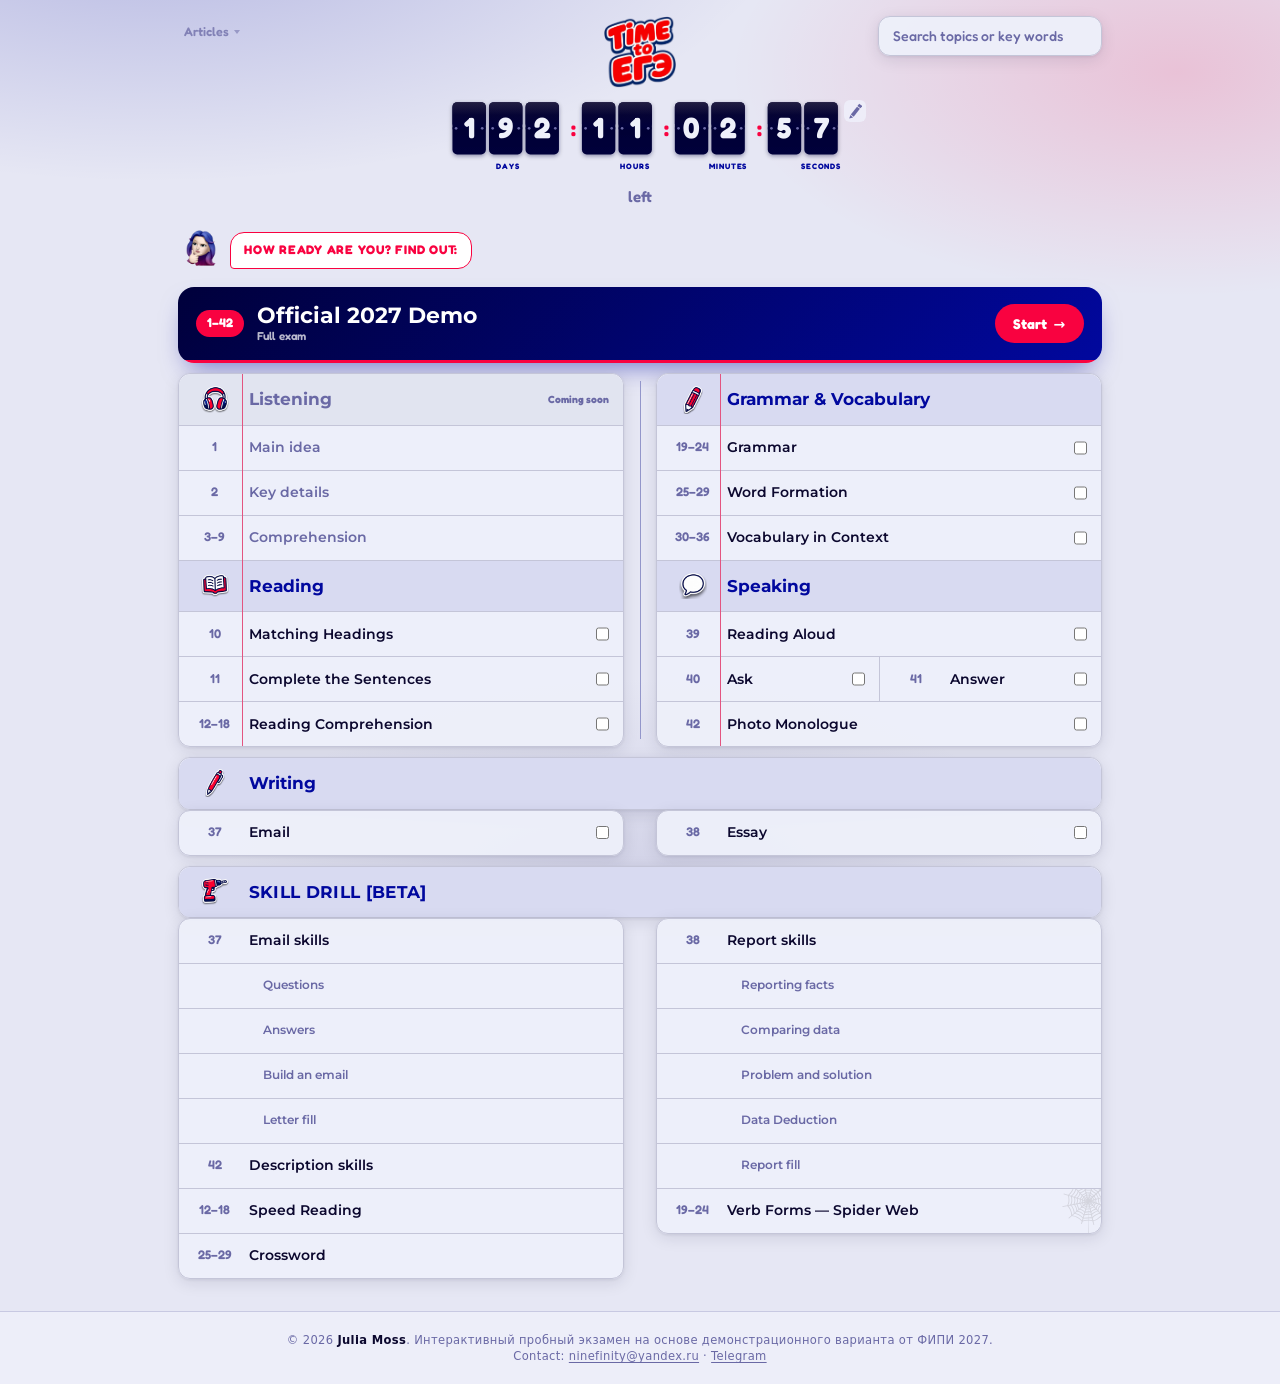
==== commit a977790b: "Add Crossword skill drill for tasks 25-29 (word formation) A fresh puzzle is dealt live from the wor" ====
--- a/index.html
+++ b/index.html
@@ -385,7 +385,8 @@
         "speaking-skills",
         "reading-skills",
         "reading-speed-recall",
-        "grammar-verb-forms"
+        "grammar-verb-forms",
+        "word-formation-crossword"
       ];
 
       function formatExamNum(from, to) {
--- a/css/shell.css
+++ b/css/shell.css
@@ -145,6 +145,35 @@
   max-height: none;
 }
 
+/* A single-task topic (the crossword drill) has no task list worth
+   navigating -- the sidebar would just echo the one task's own name.
+   Drop it and give the task the full column instead of the usual
+   220px/1fr split. Chained with .ege-page--topic-layout (every skill drill
+   carries it) rather than left as a bare class: that rule's own desktop
+   override of grid-template-columns/.ege-topics' display sits later in
+   this file and would otherwise win the tie on equal specificity. */
+.ege-page--topic-layout.ege-page--no-topic-nav {
+  grid-template-columns: minmax(0, 1fr);
+}
+
+.ege-page--topic-layout.ege-page--no-topic-nav > .ege-topics {
+  display: none;
+}
+
+/* Collapsing to one explicit column above isn't enough on its own: the
+   normal two-column layout also places .ege-workspace at grid-column: 2
+   (further down, desktop-only), and a grid always creates an implicit
+   track to satisfy an explicit placement past its last defined column --
+   even though nothing occupies column 1 (.ege-topics is display: none),
+   its minmax(0, 1fr) track still claims a share of the row, leaving a
+   blank strip the width of a phantom sidebar column. Putting .ege-workspace
+   back in column 1 removes the need for that implicit track entirely. */
+@media (min-width: 861px) {
+  .ege-page--topic-layout.ege-page--no-topic-nav > .ege-workspace {
+    grid-column: 1;
+  }
+}
+
 /* Desktop only: on mobile the rail is hidden by default and toggled via
    .is-nav-open (see the @media (max-width: 860px) block further down) --
    this rule used to apply unscoped and always beat that with higher
@@ -1612,6 +1641,13 @@
   }
 }
 
+/* ...except when there IS no sidebar to carry that link (a single-task
+   topic like the crossword drill hides it entirely -- see
+   .ege-page--no-topic-nav) -- then this copy is the only way back. */
+.ege-page--no-topic-nav .ege-task-intro__back {
+  display: inline-block;
+}
+
 .ege-task-intro--skills .ege-instructions {
   margin-bottom: 10px;
   padding-left: 0.7rem;
@@ -10887,3 +10923,537 @@
 .ege-oddoneout__next[hidden] {
   display: none;
 }
+
+/* ---------------------------------------------------------- crossword */
+
+/* The base .ege-panel rule sets min-height:0 so panels CAN flex-shrink --
+   fine for short content, but a crossword's grid+clues routinely wants more
+   height than the topic-layout scroll slot has left after the footer. With
+   flex-shrink allowed, the panel gets squeezed down below its own content's
+   real height, and since it doesn't clip that content, the grid just paints
+   straight through the footer below it instead of scrolling. flex: 0 0 auto
+   plus min-height: auto keeps the panel at its natural content height, so
+   the ANCESTOR .ege-task's own overflow-y:auto scrolls the excess instead. */
+.ege-task--crossword > .ege-panel--crossword {
+  flex: 0 0 auto;
+  min-height: auto;
+}
+
+/* This drill is the page's only task (no sidebar, full width), so the
+   bordered card the base .ege-panel rule draws around every task's work
+   area just reads as a redundant frame around the whole page rather than
+   one panel among several -- drop it here specifically. */
+.ege-panel--crossword {
+  border: none;
+  background: transparent;
+  padding: 0;
+}
+
+/* Always a top-to-bottom stack, on every screen size -- these puzzles come
+   out tall and narrow (long word-formation answers), not the neat square a
+   side-by-side grid+clues layout assumes. Splitting the width between them
+   just squeezed an already-narrow grid down further. Stacking gives the
+   grid the full width instead, so more of it is visible without scrolling. */
+.ege-crossword {
+  display: flex;
+  flex-direction: column;
+  gap: 20px;
+}
+
+.ege-crossword__grid-scroll {
+  max-width: 100%;
+  overflow-x: auto;
+  padding: 4px;
+  /* Centers the grid (an inline-grid, so it respects text-align) inside the
+     panel instead of sitting flush left with empty space stranded on the
+     right -- the panel is full-width (no sidebar for this single-task
+     drill) but the grid's own footprint is fixed by the puzzle's word
+     lengths, so it rarely fills that width on its own. */
+  text-align: center;
+}
+
+.ege-crossword__grid {
+  display: inline-grid;
+  gap: 2px;
+  /* Neutral charcoal, not var(--ege-ink) -- every "dark" token in this
+     palette (ink, dust) leans blue/purple, which read as a heavy dark-blue
+     plate behind the puzzle. A flat neutral gray gives blocked squares the
+     usual crossword contrast without that blue cast. */
+  background: #3a3a42;
+  border: 2px solid #3a3a42;
+  border-radius: var(--ege-radius);
+  padding: 2px;
+}
+
+.ege-crossword-cell {
+  position: relative;
+  width: var(--ege-crossword-cell, 2.1em);
+  height: var(--ege-crossword-cell, 2.1em);
+  background: #fff;
+  border-radius: 3px;
+}
+
+.ege-crossword-cell--blocked {
+  background: transparent;
+}
+
+.ege-crossword-cell__num {
+  position: absolute;
+  top: 1px;
+  left: 2px;
+  font-family: var(--ege-font-ui);
+  font-size: 0.55em;
+  font-weight: 700;
+  line-height: 1;
+  color: var(--ege-ink-soft, var(--ege-ink));
+  pointer-events: none;
+}
+
+
+.ege-crossword-cell__input {
+  width: 100%;
+  height: 100%;
+  border: 0;
+  border-radius: inherit;
+  padding: 0;
+  background: transparent;
+  font: inherit;
+  font-family: var(--ege-font-ui);
+  font-size: 1em;
+  font-weight: 700;
+  text-align: center;
+  text-transform: uppercase;
+  color: var(--ege-ink);
+}
+
+.ege-crossword-cell__input:focus {
+  outline: none;
+  background: color-mix(in srgb, var(--yap-royal) 18%, #fff);
+}
+
+.ege-crossword-cell__input.is-active-cell {
+  background: color-mix(in srgb, var(--yap-royal) 10%, #fff);
+}
+
+.ege-crossword-cell__input.is-correct {
+  background: var(--ege-text-ok-bg);
+  color: var(--ege-text-ok-fg);
+}
+
+.ege-crossword-cell__input.is-wrong {
+  background: var(--ege-text-bad-bg);
+  color: var(--ege-bad);
+}
+
+.ege-crossword-cell__input.is-revealed {
+  background: var(--ege-wrong-pick-bg);
+  color: var(--yap-royal);
+}
+
+.ege-crossword__toolbar {
+  display: flex;
+  align-items: center;
+  justify-content: space-between;
+  gap: 10px;
+  flex-wrap: wrap;
+}
+
+/* A letter earned from a hint: locked in and visibly "given". */
+.ege-crossword-cell__input.is-hinted {
+  background: #fff4d6;
+  color: #8a5a00;
+  cursor: default;
+}
+
+/* The base word's first letter, pre-filled for free and locked. Quieter
+   than an earned hint letter so the two read differently. */
+.ege-crossword-cell__input.is-given {
+  background: #e9ebf5;
+  color: var(--ege-muted);
+  cursor: default;
+}
+
+.ege-crossword__hint-group {
+  display: flex;
+  align-items: center;
+  flex-wrap: wrap;
+  gap: 10px;
+}
+
+.ege-crossword__hint-status {
+  font-family: var(--ege-font-text);
+  font-size: var(--ege-text-sm);
+  color: var(--ege-muted);
+}
+
+/* "Hint" pressed: clicking a square picks its word instead of typing. */
+.ege-crossword__grid.is-picking-word .ege-crossword-cell__input {
+  cursor: pointer;
+  caret-color: transparent;
+}
+
+.ege-crossword__grid.is-picking-word .ege-crossword-cell__input.is-hint-target,
+.ege-crossword__grid.is-picking-letter .ege-crossword-cell__input.is-hint-target {
+  background: color-mix(in srgb, var(--yap-royal) 12%, #fff);
+  box-shadow: inset 0 0 0 2px var(--yap-royal);
+}
+
+/* "Choose letter": only the chosen word's open squares are clickable. */
+.ege-crossword__grid.is-picking-letter .ege-crossword-cell__input {
+  caret-color: transparent;
+  cursor: default;
+}
+
+.ege-crossword__grid.is-picking-letter .ege-crossword-cell__input.is-hint-target:not([readonly]) {
+  cursor: pointer;
+}
+
+.ege-crossword__grid.is-picking-letter .ege-crossword-cell__input.is-hint-target:not([readonly]):hover {
+  background: color-mix(in srgb, var(--yap-royal) 30%, #fff);
+}
+
+.ege-crossword__grid.is-picking-letter .ege-crossword-cell__input.is-hint-target[readonly] {
+  background: #fff4d6;
+}
+
+.ege-crossword-cell__input.is-just-hinted {
+  animation: ege-crossword-hinted 1.6s ease-out;
+}
+
+@keyframes ege-crossword-hinted {
+  0% { box-shadow: inset 0 0 0 3px #e0a526; }
+  100% { box-shadow: inset 0 0 0 3px transparent; }
+}
+
+.ege-crossword__hint {
+  position: fixed;
+  inset: 0;
+  z-index: 1000;
+  display: flex;
+  align-items: flex-start;
+  justify-content: center;
+  padding: 10vh 16px 16px;
+  overflow-y: auto;
+  background: rgba(11, 7, 46, 0.45);
+}
+
+.ege-crossword__hint-card,
+.ege-crossword__hint-body {
+  display: flex;
+  flex-direction: column;
+  align-items: flex-start;
+  gap: 12px;
+}
+
+.ege-crossword__hint-card {
+  width: min(520px, 100%);
+  padding: 20px 22px;
+  border-radius: var(--ege-radius);
+  background: #fff;
+  box-shadow: 0 18px 40px rgba(11, 7, 46, 0.25);
+}
+
+.ege-crossword__hint-body {
+  width: 100%;
+}
+
+.ege-crossword__hint-title {
+  margin: 0;
+  font-family: var(--ege-font-ui);
+  font-size: var(--ege-text-sm);
+  font-weight: 700;
+  color: var(--ege-muted);
+}
+
+.ege-crossword__hint-prompt {
+  margin: 0;
+  font-family: var(--ege-font-ui);
+  font-size: var(--ege-text-md);
+  font-weight: 700;
+  color: var(--ege-ink);
+}
+
+.ege-crossword__hint-text {
+  margin: 0;
+  padding: 12px 14px;
+  border-radius: var(--ege-radius);
+  background: rgb(238, 240, 250);
+  font-family: var(--ege-font-text);
+  font-size: var(--ege-text-md);
+  line-height: var(--ege-line-ui);
+  color: var(--ege-ink);
+}
+
+.ege-crossword__hint-gap {
+  font-weight: 700;
+  color: var(--yap-royal);
+}
+
+.ege-crossword__hint-words,
+.ege-crossword__hint-modes,
+.ege-crossword__hint-options {
+  display: flex;
+  flex-direction: column;
+  gap: 8px;
+  width: 100%;
+}
+
+.ege-crossword__hint-word,
+.ege-crossword__hint-mode,
+.ege-crossword__hint-option {
+  display: flex;
+  align-items: center;
+  gap: 12px;
+  padding: 10px 14px;
+  border: 1px solid var(--ege-line);
+  border-radius: var(--ege-radius);
+  background: #fff;
+  font-family: var(--ege-font-text);
+  font-size: var(--ege-text-md);
+  color: var(--ege-ink);
+  text-align: left;
+  cursor: pointer;
+}
+
+.ege-crossword__hint-mode {
+  flex-direction: column;
+  align-items: flex-start;
+  gap: 2px;
+}
+
+.ege-crossword__hint-word:hover,
+.ege-crossword__hint-mode:not(:disabled):hover,
+.ege-crossword__hint-option:not(:disabled):hover,
+.ege-crossword__hint-word:focus-visible,
+.ege-crossword__hint-mode:focus-visible,
+.ege-crossword__hint-option:focus-visible {
+  border-color: var(--yap-royal);
+  outline: none;
+}
+
+.ege-crossword__hint-mode:disabled {
+  cursor: default;
+  opacity: 0.55;
+}
+
+.ege-crossword__hint-option.is-wrong {
+  border-color: var(--ege-bad);
+  background: var(--ege-text-bad-bg);
+  color: var(--ege-bad);
+  text-decoration: line-through;
+  cursor: default;
+}
+
+.ege-crossword__hint-word-name,
+.ege-crossword__hint-mode-name {
+  min-width: 5.5em;
+  font-family: var(--ege-font-ui);
+  font-weight: 700;
+}
+
+.ege-crossword__hint-mode-sub {
+  font-size: var(--ege-text-sm);
+  color: var(--ege-muted);
+}
+
+.ege-crossword__hint-pattern {
+  display: flex;
+  flex-wrap: wrap;
+  gap: 3px;
+}
+
+.ege-crossword__hint-box {
+  display: inline-flex;
+  align-items: center;
+  justify-content: center;
+  width: 1.7em;
+  height: 1.7em;
+  padding: 0;
+  border: 1px solid var(--ege-line);
+  border-radius: 4px;
+  background: #fff;
+  font-family: var(--ege-font-ui);
+  font-size: var(--ege-text-sm);
+  font-weight: 700;
+  color: var(--ege-ink);
+}
+
+.ege-crossword__hint-box.is-locked {
+  background: #fff4d6;
+  color: #8a5a00;
+}
+
+.ege-crossword__hint-box.is-given {
+  background: #e9ebf5;
+  color: var(--ege-muted);
+}
+
+.ege-crossword__hint-feedback {
+  margin: 0;
+  font-family: var(--ege-font-text);
+  font-size: var(--ege-text-sm);
+  color: var(--ege-bad);
+}
+
+.ege-crossword__hint-feedback:empty {
+  display: none;
+}
+
+.ege-crossword__hint-actions {
+  display: flex;
+  gap: 8px;
+}
+
+.ege-task--crossword.is-crossword-setup .ege-task__footer {
+  display: none;
+}
+
+.ege-crossword__start[hidden] {
+  display: none;
+}
+
+.ege-crossword__start {
+  display: flex;
+  flex-direction: column;
+  align-items: center;
+  gap: 10px;
+  padding: 40px 16px;
+  text-align: center;
+  background: radial-gradient(
+    circle at 50% 0%,
+    color-mix(in srgb, var(--yap-royal) 6%, transparent),
+    transparent 70%
+  );
+  border: 1px dashed var(--ege-line);
+  border-radius: var(--ege-radius);
+}
+
+.ege-crossword__start-icon {
+  width: 56px;
+  height: 56px;
+  object-fit: contain;
+  margin-bottom: 4px;
+}
+
+.ege-crossword__start-title {
+  margin: 0;
+  font-family: var(--ege-font-ui);
+  font-size: var(--ege-text-lg, 1.3rem);
+  font-weight: 800;
+  color: var(--ege-ink);
+}
+
+.ege-crossword__start-label {
+  margin: 0 0 6px;
+  font-family: var(--ege-font-text);
+  font-size: var(--ege-text-sm);
+  color: var(--ege-muted);
+}
+
+.ege-crossword__count-chips {
+  display: flex;
+  flex-wrap: wrap;
+  justify-content: center;
+  gap: 8px;
+  margin-bottom: 6px;
+}
+
+.ege-crossword__count-chip {
+  min-width: 40px;
+  padding: 8px 0;
+  border: 1px solid var(--ege-line);
+  border-radius: 999px;
+  background: #fff;
+  font-family: var(--ege-font-ui);
+  font-size: var(--ege-text-sm);
+  font-weight: 700;
+  color: var(--ege-ink);
+  cursor: pointer;
+}
+
+.ege-crossword__count-chip:hover {
+  border-color: color-mix(in srgb, var(--yap-royal) 35%, var(--ege-line));
+}
+
+.ege-crossword__count-chip.is-selected {
+  background: var(--yap-royal);
+  border-color: var(--yap-royal);
+  color: #fff;
+}
+
+.ege-crossword__count-chip:focus-visible {
+  outline: 2px solid var(--yap-royal);
+  outline-offset: 1px;
+}
+
+.ege-crossword__grid-wrap {
+  position: relative;
+}
+
+/* The clue for whatever square is hovered/focused floats as an overlay on
+   top of the grid itself rather than living in a permanent Across/Down
+   list (these clues are full exam sentences, and a list of a dozen of them
+   was more text than puzzle) or in normal document flow. Being position:
+   absolute takes it out of the layout entirely, so it never pushes the
+   grid -- or anything below it -- down when it appears, and never leaves a
+   gap when it's hidden again. The puzzle itself never moves.
+
+   left/top are set inline by positionClueBar() in crossword.js, next to
+   whichever cell is actually active, instead of always sitting in the same
+   spot regardless of where the puzzle is being worked on -- the values
+   here are only a fallback for the instant before that first runs. */
+.ege-crossword__clue {
+  position: absolute;
+  left: 12px;
+  top: 12px;
+  /* Capped rather than stretched edge-to-edge with the grid -- a wide
+     puzzle can be 900px+ across, and a clue sentence spanning that full
+     width as one line-length is hard to read. */
+  max-width: 60ch;
+  z-index: 5;
+  /* No UA <p> margin: positionClueBar() places the border box exactly. */
+  margin: 0;
+  padding: 10px 14px;
+  max-height: 35vh;
+  overflow-y: auto;
+  border: 1px solid var(--ege-line);
+  border-radius: var(--ege-radius);
+  /* Fully opaque -- var(--ege-card)'s usual slight transparency let the
+     grid underneath show through and fight with the clue text for
+     legibility. */
+  background: rgb(238, 240, 250);
+  box-shadow: 0 10px 24px rgba(11, 7, 46, 0.16);
+  font-family: var(--ege-font-text);
+  font-size: var(--ege-text-md);
+  line-height: var(--ege-line-ui);
+  color: var(--ege-ink);
+}
+
+@media (max-width: 480px) {
+  .ege-crossword {
+    --ege-crossword-cell: 1.9em;
+  }
+
+  .ege-crossword-cell__num {
+    font-size: 0.5em;
+  }
+}
+
+/* On wide screens this single-task drill's panel has no sidebar to share
+   width with, so bigger cells put that space to use instead of leaving the
+   (word-length-bound, often tall-and-narrow) grid stranded small in a sea
+   of empty panel. Set on the custom property itself (not .ege-crossword-cell
+   directly) so the grid's own column-track sizing -- set inline from JS as
+   `repeat(cols, var(--ege-crossword-cell, 2.1em))` -- stays in lockstep
+   with each cell's actual width instead of the two drifting apart. */
+@media (min-width: 760px) {
+  .ege-crossword {
+    --ege-crossword-cell: 2.6em;
+  }
+}
+
+@media (min-width: 1100px) {
+  .ege-crossword {
+    --ege-crossword-cell: 3.1em;
+  }
+}
